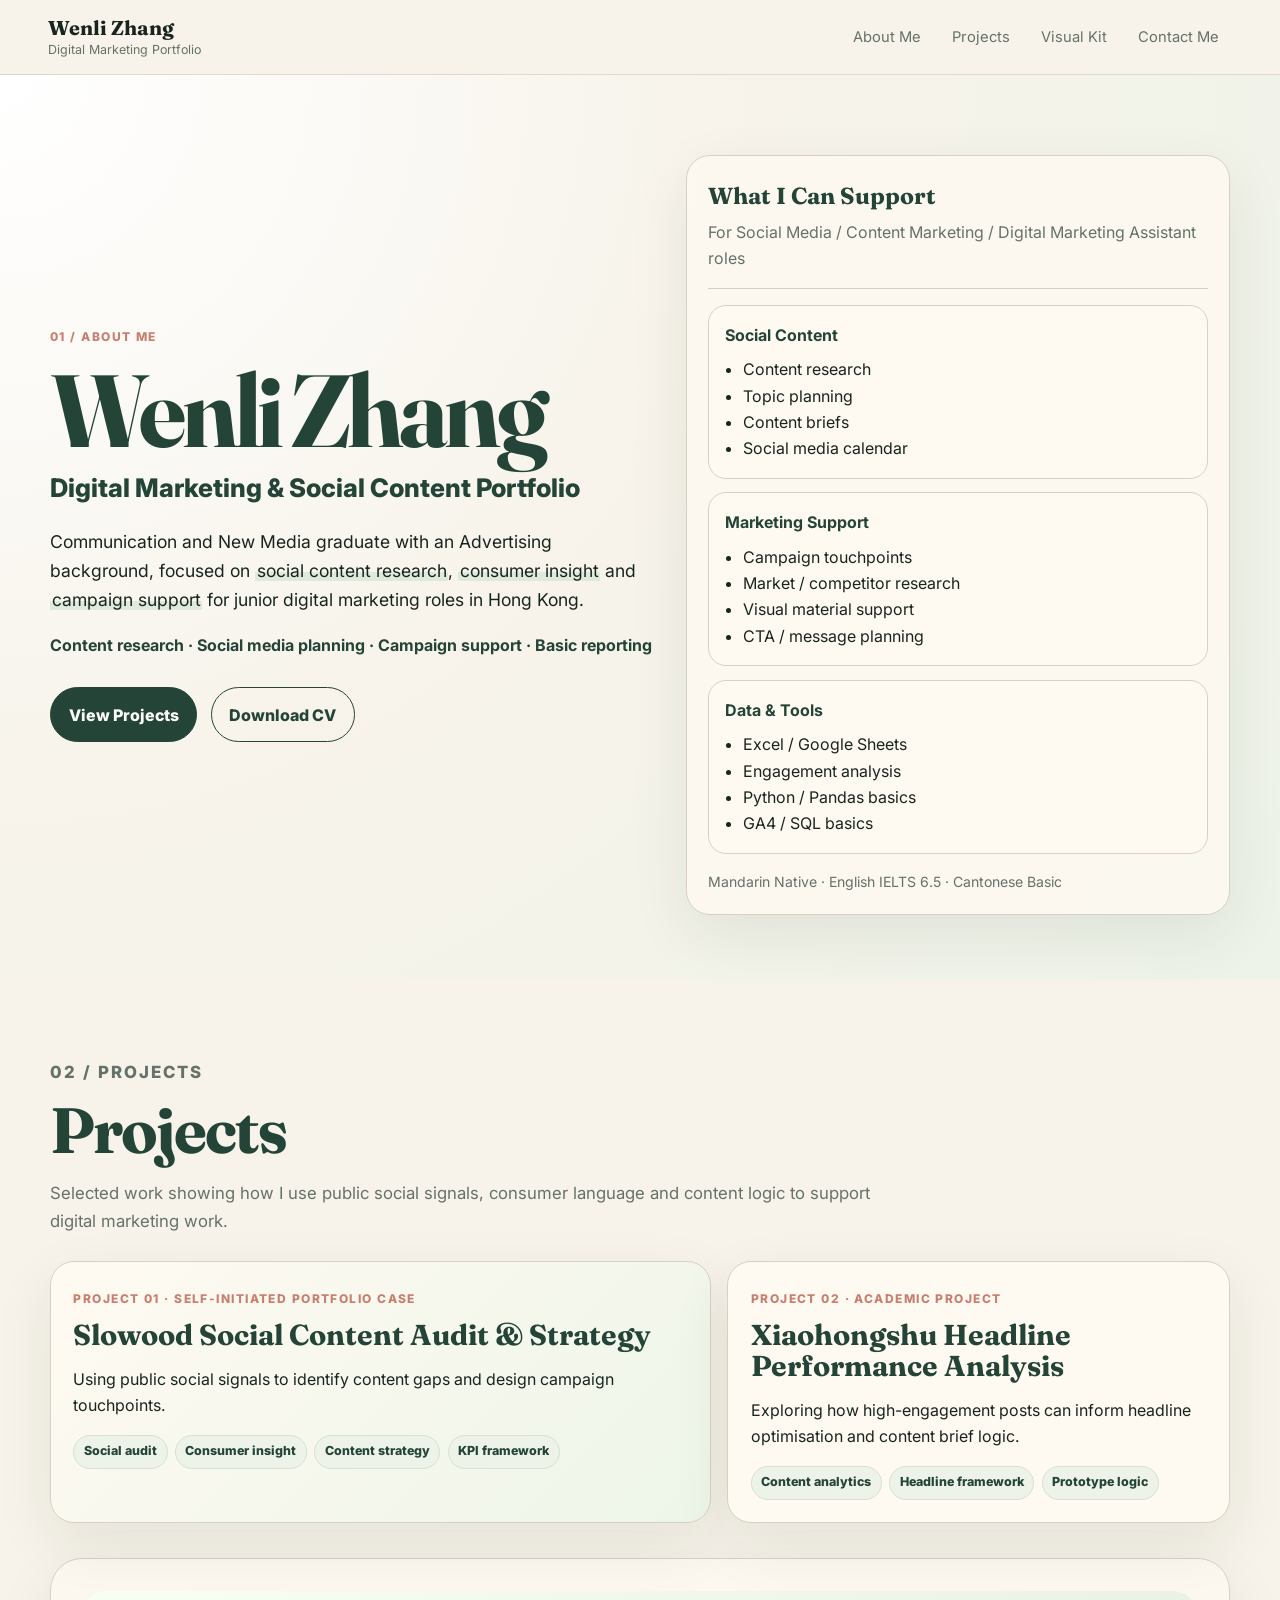
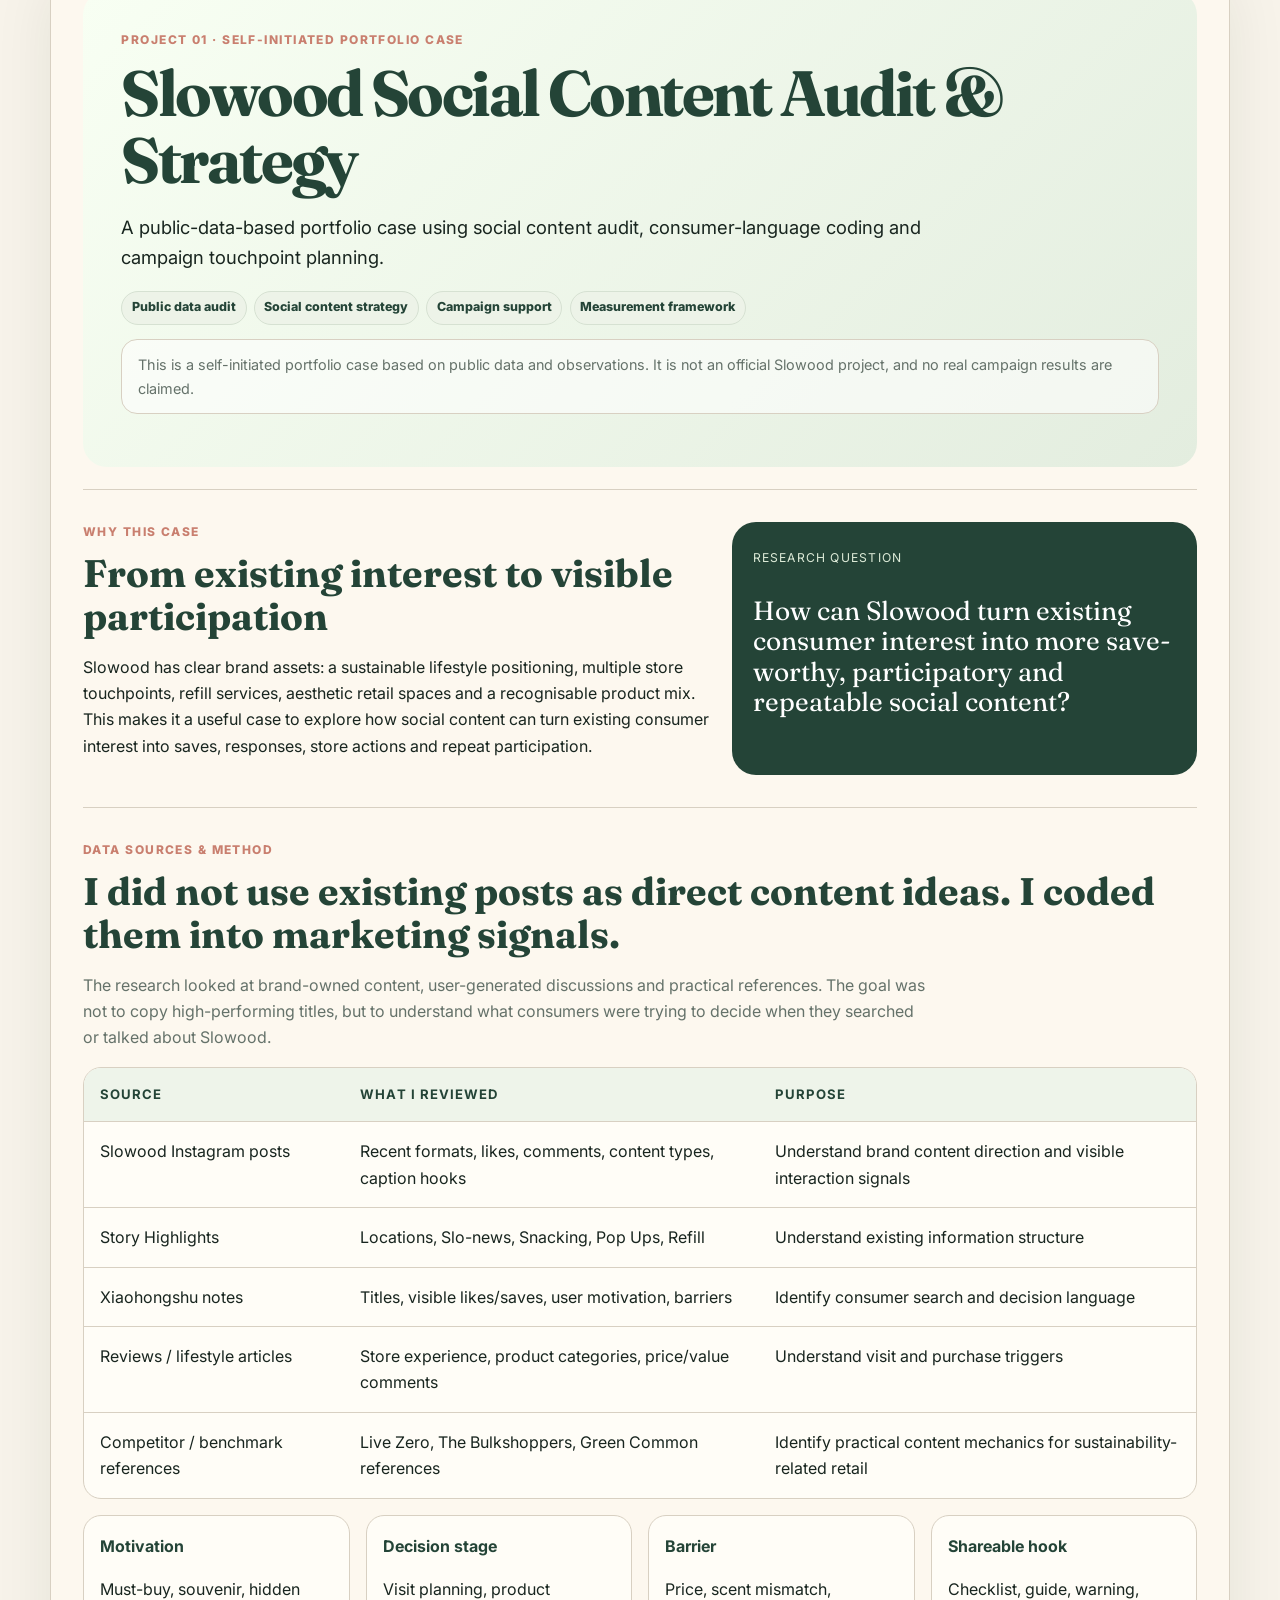
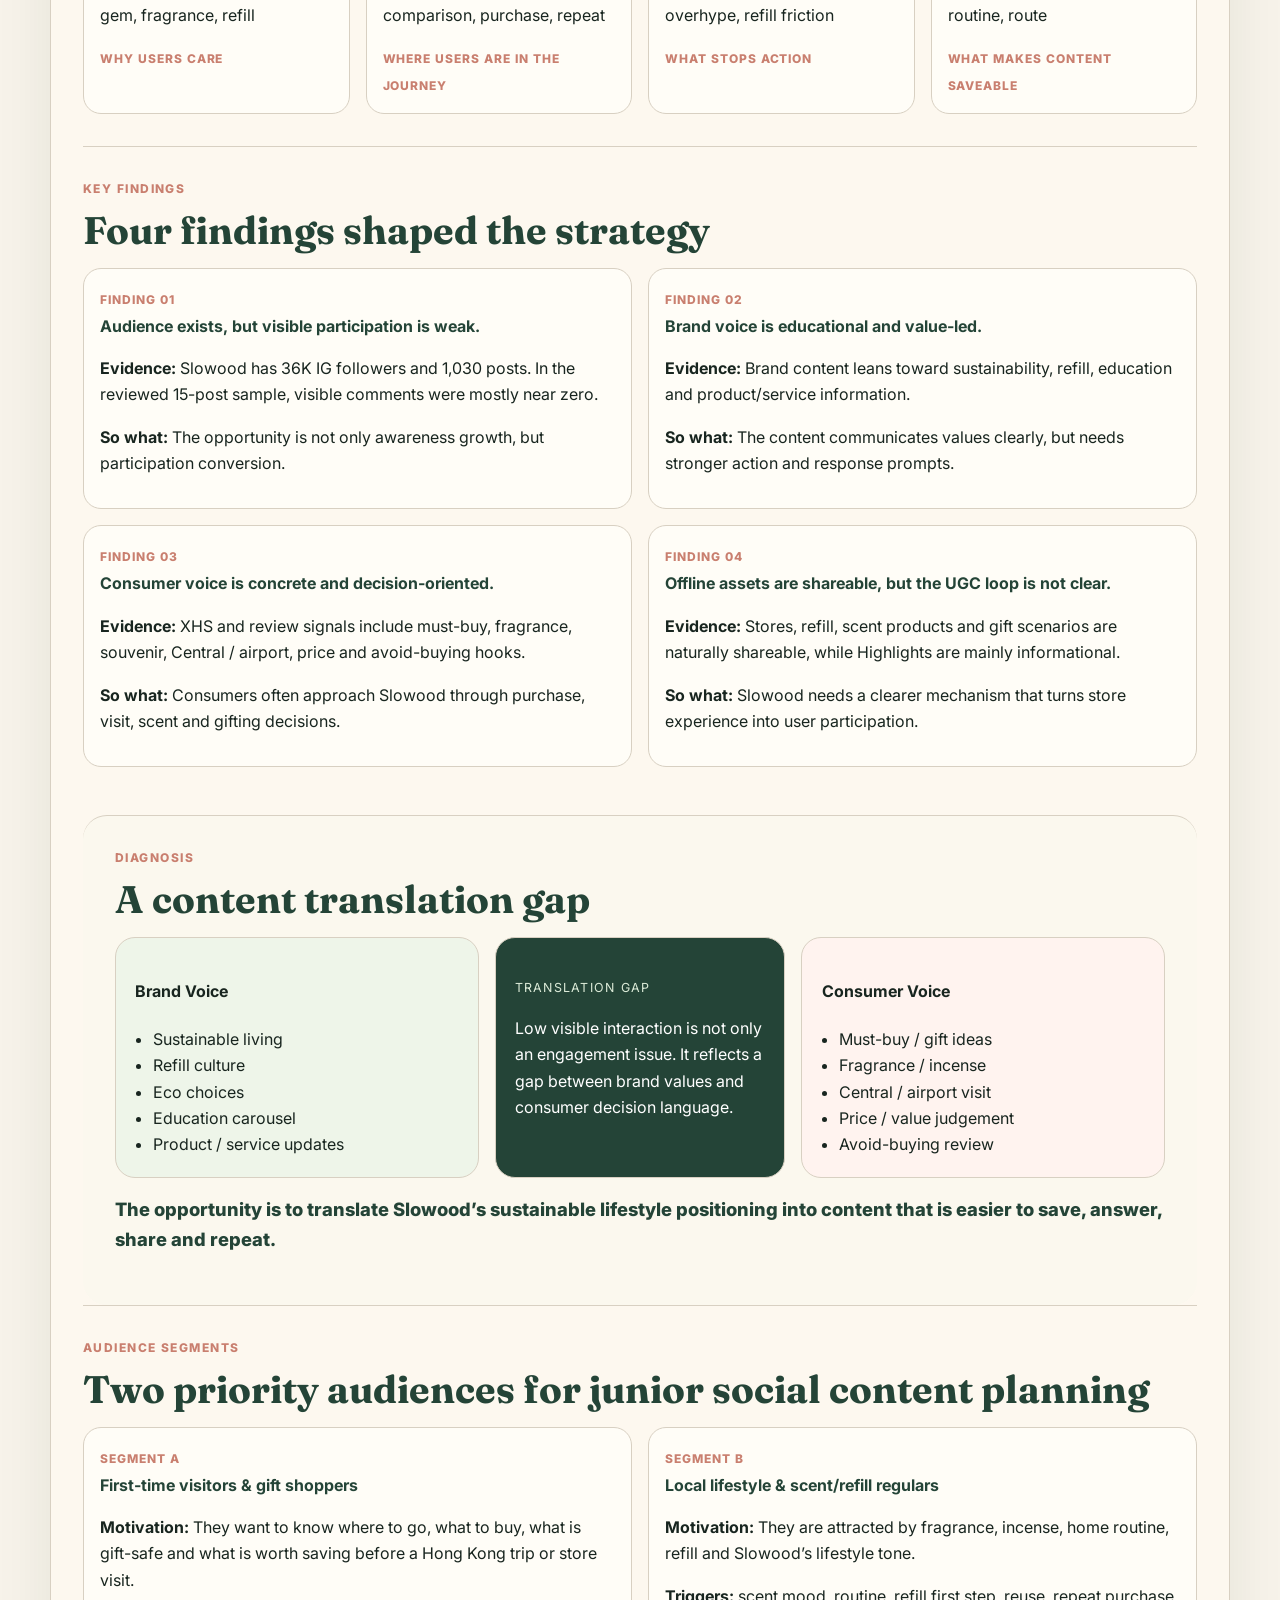
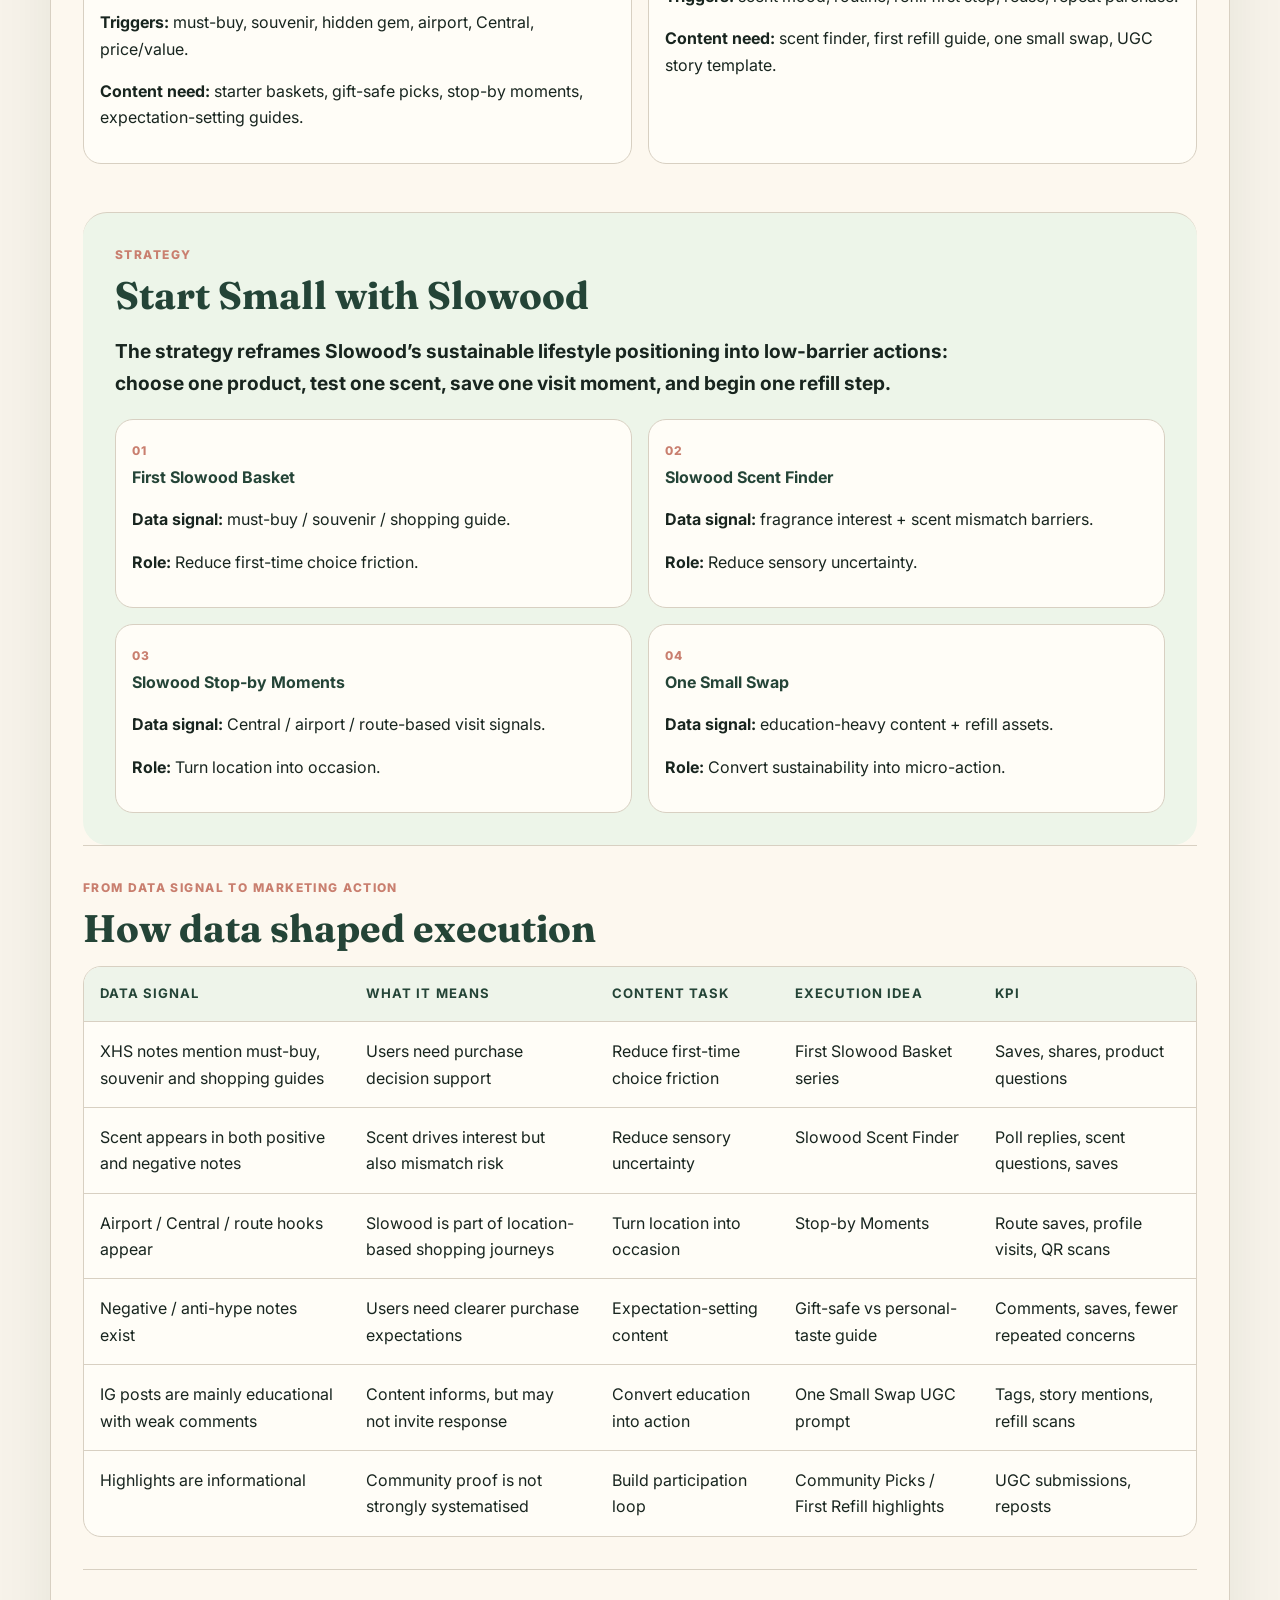
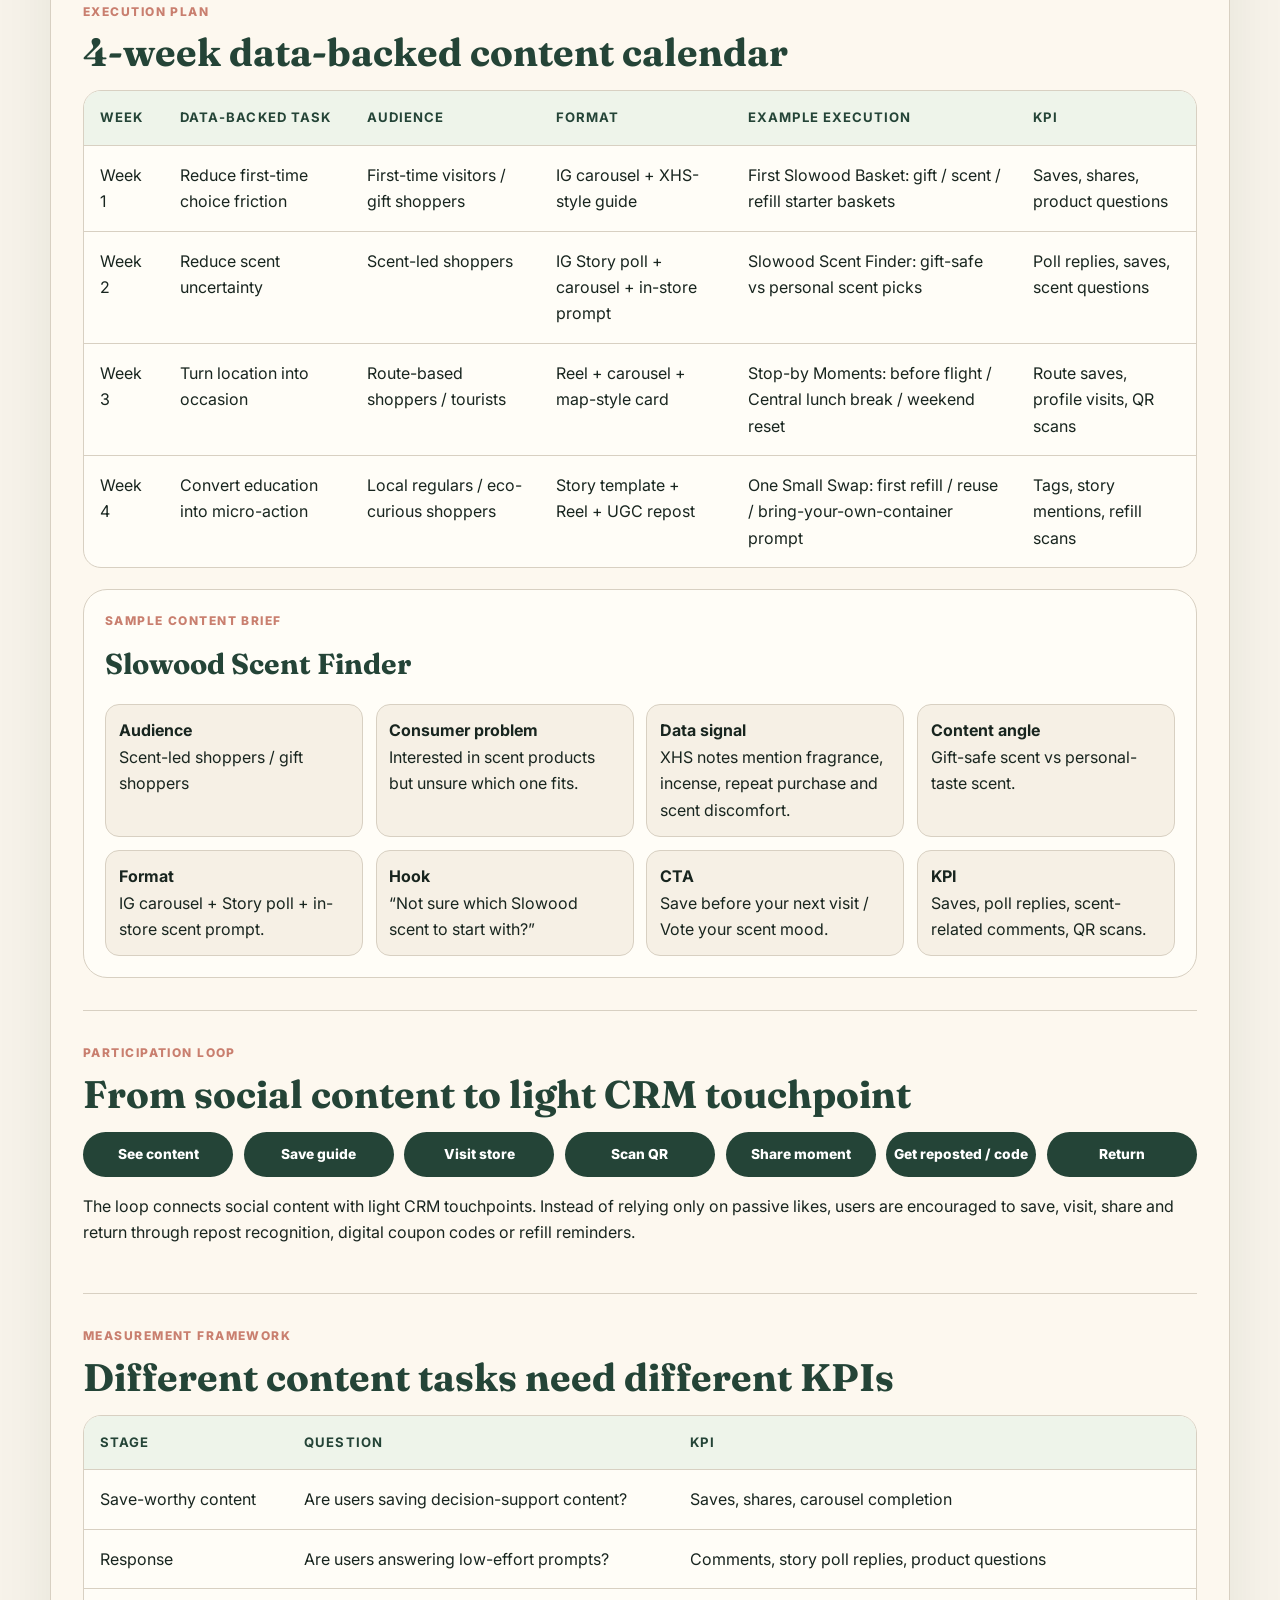
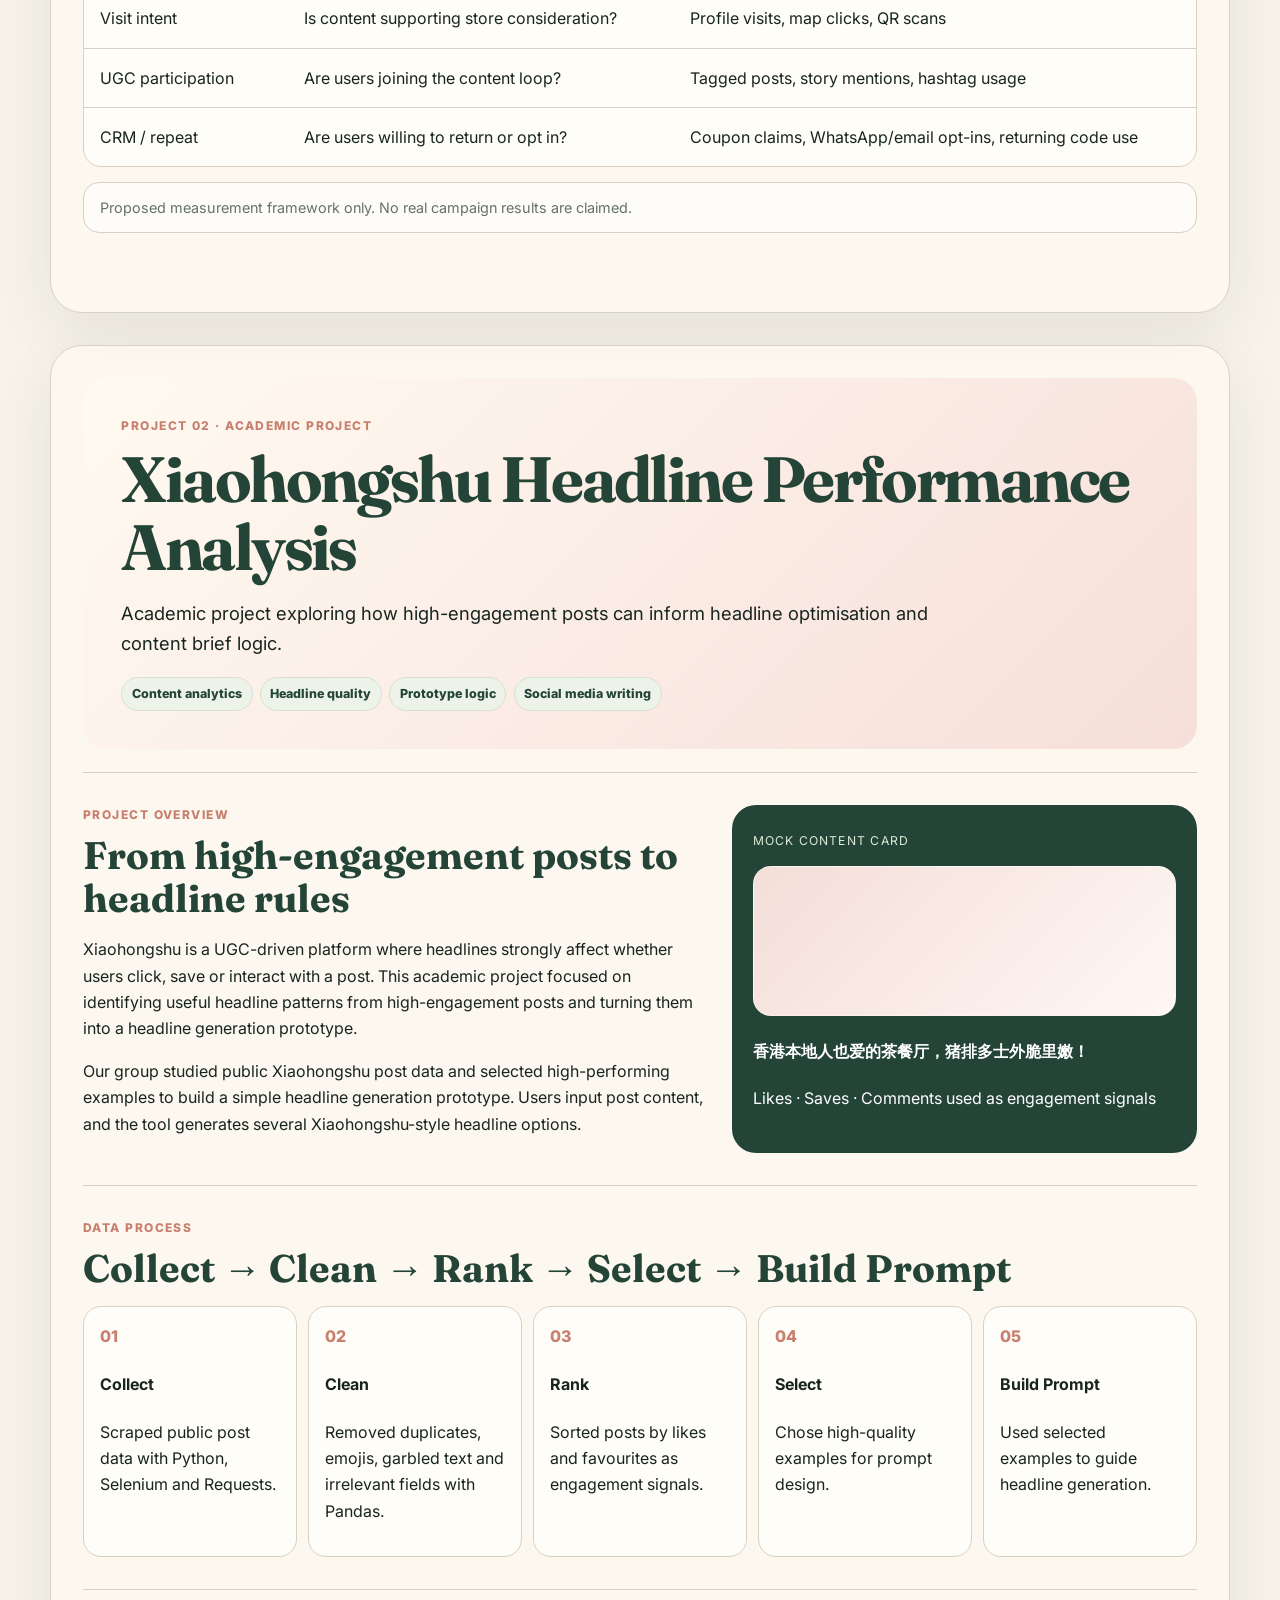
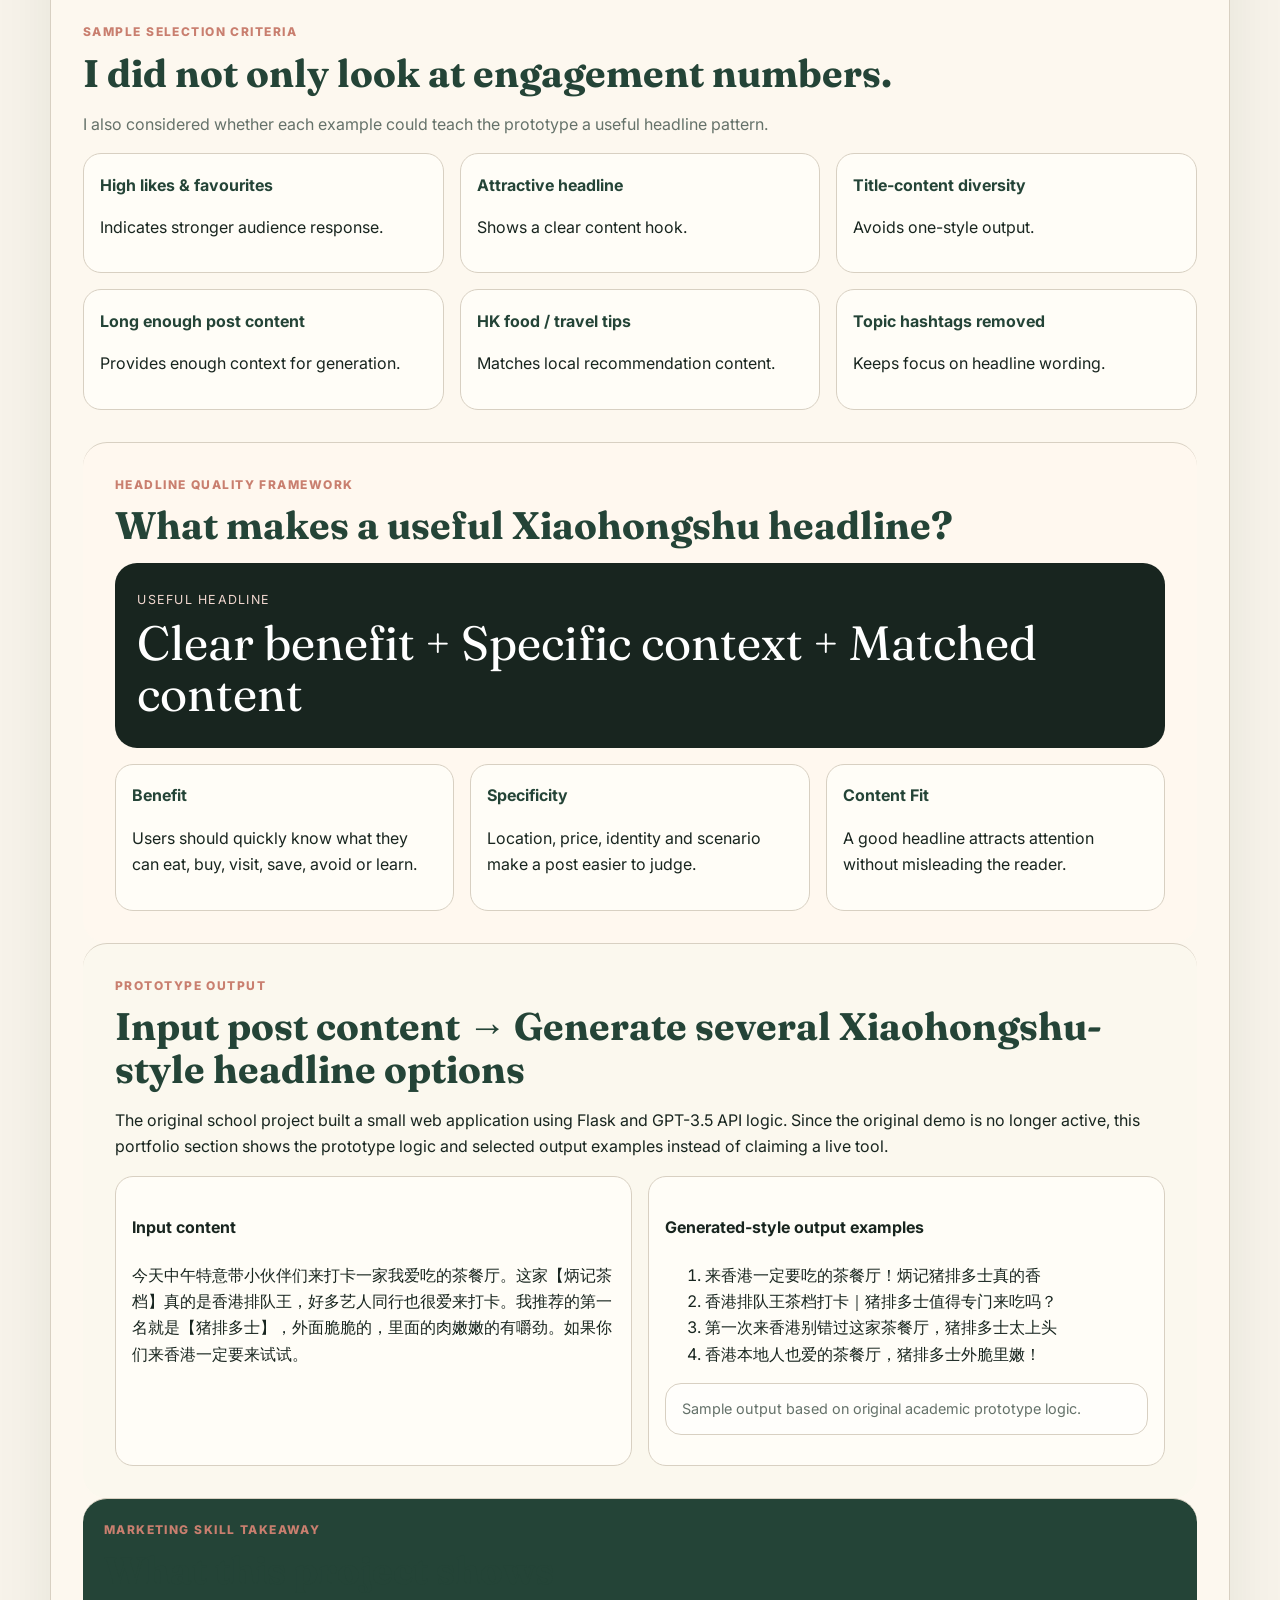
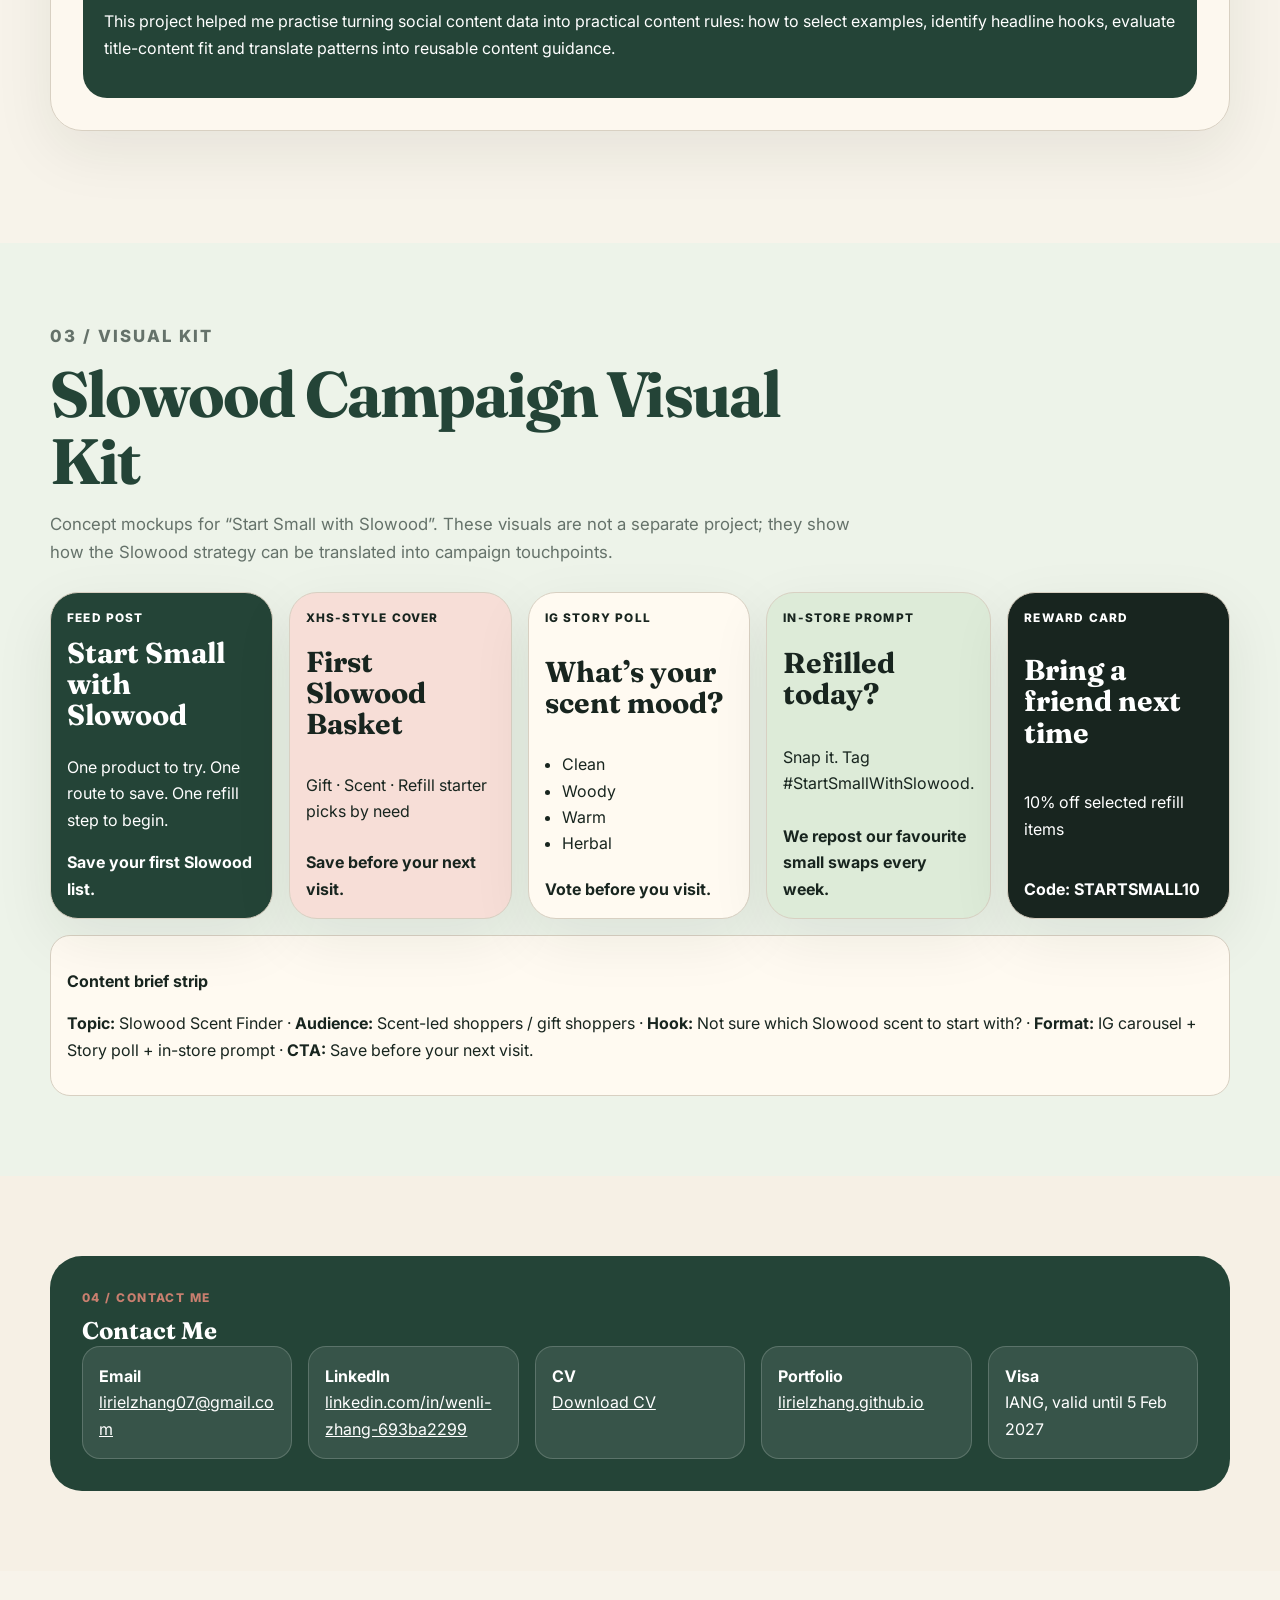
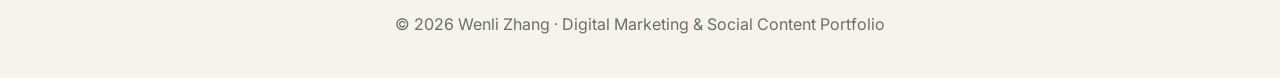
==== index.html @ a9bc30e9 "Add files via upload" ====
<!doctype html>
<html lang="en">
<head>
  <meta charset="utf-8" />
  <meta name="viewport" content="width=device-width, initial-scale=1" />
  <title>Wenli Zhang | Digital Marketing & Social Content Portfolio</title>
  <meta name="description" content="Portfolio for junior digital marketing and social content roles in Hong Kong. Social content audit, consumer insight, campaign touchpoints and KPI framework." />
  <meta name="author" content="Wenli Zhang" />
  <meta name="theme-color" content="#244437" />
  <link rel="preconnect" href="https://fonts.googleapis.com">
  <link rel="preconnect" href="https://fonts.gstatic.com" crossorigin>
  <link href="https://fonts.googleapis.com/css2?family=Fraunces:opsz,wght@9..144,600;9..144,700&family=Inter:wght@400;500;600;700;800&display=swap" rel="stylesheet">
  <link rel="stylesheet" href="style.css" />
</head>
<body>
  <a class="skip-link" href="#main">Skip to content</a>
  <header class="site-header">
    <a class="brand" href="#about-me" aria-label="Wenli Zhang portfolio home">
      <strong>Wenli Zhang</strong>
      <span>Digital Marketing Portfolio</span>
    </a>
    <nav class="nav" aria-label="Primary navigation">
      <a href="#about-me">About Me</a>
      <a href="#projects">Projects</a>
      <a href="#visual-kit">Visual Kit</a>
      <a href="#contact-me">Contact Me</a>
    </nav>
  </header>

  <main id="main">
    <section id="about-me" class="hero section-anchor">
      <div class="page-shell hero-grid">
        <div class="hero-copy">
          <p class="eyebrow">01 / About Me</p>
          <h1>Wenli Zhang</h1>
          <p class="hero-title">Digital Marketing & Social Content Portfolio</p>
          <p class="hero-text">Communication and New Media graduate with an Advertising background, focused on <mark>social content research</mark>, <mark>consumer insight</mark> and <mark>campaign support</mark> for junior digital marketing roles in Hong Kong.</p>
          <p class="keyword-line">Content research · Social media planning · Campaign support · Basic reporting</p>
          <div class="hero-actions">
            <a class="button primary" href="#projects">View Projects</a>
            <a class="button secondary" href="assets/Wenli_Zhang_CV.pdf" download>Download CV</a>
          </div>
        </div>
        <aside class="support-panel" aria-label="What I can support">
          <div class="panel-head">
            <span>What I Can Support</span>
            <p>For Social Media / Content Marketing / Digital Marketing Assistant roles</p>
          </div>
          <div class="skill-grid">
            <article class="skill-card">
              <h2>Social Content</h2>
              <ul>
                <li>Content research</li>
                <li>Topic planning</li>
                <li>Content briefs</li>
                <li>Social media calendar</li>
              </ul>
            </article>
            <article class="skill-card">
              <h2>Marketing Support</h2>
              <ul>
                <li>Campaign touchpoints</li>
                <li>Market / competitor research</li>
                <li>Visual material support</li>
                <li>CTA / message planning</li>
              </ul>
            </article>
            <article class="skill-card">
              <h2>Data & Tools</h2>
              <ul>
                <li>Excel / Google Sheets</li>
                <li>Engagement analysis</li>
                <li>Python / Pandas basics</li>
                <li>GA4 / SQL basics</li>
              </ul>
            </article>
          </div>
          <p class="language-line">Mandarin Native · English IELTS 6.5 · Cantonese Basic</p>
        </aside>
      </div>
    </section>

    <section id="projects" class="section section-anchor">
      <div class="page-shell">
        <div class="section-head">
          <p class="eyebrow">02 / Projects</p>
          <h2>Projects</h2>
          <p>Selected work showing how I use public social signals, consumer language and content logic to support digital marketing work.</p>
        </div>

        <div class="project-cards">
          <a class="project-card hero-case" href="#slowood-case">
            <span class="case-label">Project 01 · Self-initiated Portfolio Case</span>
            <h3>Slowood Social Content Audit & Strategy</h3>
            <p>Using public social signals to identify content gaps and design campaign touchpoints.</p>
            <div class="tag-row"><span>Social audit</span><span>Consumer insight</span><span>Content strategy</span><span>KPI framework</span></div>
          </a>
          <a class="project-card" href="#xiaohongshu-case">
            <span class="case-label">Project 02 · Academic Project</span>
            <h3>Xiaohongshu Headline Performance Analysis</h3>
            <p>Exploring how high-engagement posts can inform headline optimisation and content brief logic.</p>
            <div class="tag-row"><span>Content analytics</span><span>Headline framework</span><span>Prototype logic</span></div>
          </a>
        </div>

        <article id="slowood-case" class="case section-anchor">
          <div class="case-header slowood-header">
            <p class="case-label">Project 01 · Self-initiated Portfolio Case</p>
            <h2>Slowood Social Content Audit & Strategy</h2>
            <p class="case-subtitle">A public-data-based portfolio case using social content audit, consumer-language coding and campaign touchpoint planning.</p>
            <div class="tag-row"><span>Public data audit</span><span>Social content strategy</span><span>Campaign support</span><span>Measurement framework</span></div>
            <p class="case-note">This is a self-initiated portfolio case based on public data and observations. It is not an official Slowood project, and no real campaign results are claimed.</p>
          </div>

          <section class="case-section two-col">
            <div>
              <p class="eyebrow">Why this case</p>
              <h3>From existing interest to visible participation</h3>
              <p>Slowood has clear brand assets: a sustainable lifestyle positioning, multiple store touchpoints, refill services, aesthetic retail spaces and a recognisable product mix. This makes it a useful case to explore how social content can turn existing consumer interest into saves, responses, store actions and repeat participation.</p>
            </div>
            <div class="research-question">
              <span>Research Question</span>
              <p>How can Slowood turn existing consumer interest into more save-worthy, participatory and repeatable social content?</p>
            </div>
          </section>

          <section class="case-section">
            <p class="eyebrow">Data sources & method</p>
            <h3>I did not use existing posts as direct content ideas. I coded them into marketing signals.</h3>
            <p class="section-intro">The research looked at brand-owned content, user-generated discussions and practical references. The goal was not to copy high-performing titles, but to understand what consumers were trying to decide when they searched or talked about Slowood.</p>
            <div class="table-wrap">
              <table>
                <thead><tr><th>Source</th><th>What I reviewed</th><th>Purpose</th></tr></thead>
                <tbody>
                  <tr><td>Slowood Instagram posts</td><td>Recent formats, likes, comments, content types, caption hooks</td><td>Understand brand content direction and visible interaction signals</td></tr>
                  <tr><td>Story Highlights</td><td>Locations, Slo-news, Snacking, Pop Ups, Refill</td><td>Understand existing information structure</td></tr>
                  <tr><td>Xiaohongshu notes</td><td>Titles, visible likes/saves, user motivation, barriers</td><td>Identify consumer search and decision language</td></tr>
                  <tr><td>Reviews / lifestyle articles</td><td>Store experience, product categories, price/value comments</td><td>Understand visit and purchase triggers</td></tr>
                  <tr><td>Competitor / benchmark references</td><td>Live Zero, The Bulkshoppers, Green Common references</td><td>Identify practical content mechanics for sustainability-related retail</td></tr>
                </tbody>
              </table>
            </div>

            <div class="coding-board">
              <article><h4>Motivation</h4><p>Must-buy, souvenir, hidden gem, fragrance, refill</p><span>Why users care</span></article>
              <article><h4>Decision stage</h4><p>Visit planning, product comparison, purchase, repeat</p><span>Where users are in the journey</span></article>
              <article><h4>Barrier</h4><p>Price, scent mismatch, overhype, refill friction</p><span>What stops action</span></article>
              <article><h4>Shareable hook</h4><p>Checklist, guide, warning, routine, route</p><span>What makes content saveable</span></article>
            </div>
          </section>

          <section class="case-section">
            <p class="eyebrow">Key findings</p>
            <h3>Four findings shaped the strategy</h3>
            <div class="finding-grid">
              <article>
                <span>Finding 01</span>
                <h4>Audience exists, but visible participation is weak.</h4>
                <p><strong>Evidence:</strong> Slowood has 36K IG followers and 1,030 posts. In the reviewed 15-post sample, visible comments were mostly near zero.</p>
                <p><strong>So what:</strong> The opportunity is not only awareness growth, but participation conversion.</p>
              </article>
              <article>
                <span>Finding 02</span>
                <h4>Brand voice is educational and value-led.</h4>
                <p><strong>Evidence:</strong> Brand content leans toward sustainability, refill, education and product/service information.</p>
                <p><strong>So what:</strong> The content communicates values clearly, but needs stronger action and response prompts.</p>
              </article>
              <article>
                <span>Finding 03</span>
                <h4>Consumer voice is concrete and decision-oriented.</h4>
                <p><strong>Evidence:</strong> XHS and review signals include must-buy, fragrance, souvenir, Central / airport, price and avoid-buying hooks.</p>
                <p><strong>So what:</strong> Consumers often approach Slowood through purchase, visit, scent and gifting decisions.</p>
              </article>
              <article>
                <span>Finding 04</span>
                <h4>Offline assets are shareable, but the UGC loop is not clear.</h4>
                <p><strong>Evidence:</strong> Stores, refill, scent products and gift scenarios are naturally shareable, while Highlights are mainly informational.</p>
                <p><strong>So what:</strong> Slowood needs a clearer mechanism that turns store experience into user participation.</p>
              </article>
            </div>
          </section>

          <section class="case-section voice-map">
            <p class="eyebrow">Diagnosis</p>
            <h3>A content translation gap</h3>
            <div class="voice-columns">
              <div class="voice-card brand-voice">
                <h4>Brand Voice</h4>
                <ul>
                  <li>Sustainable living</li>
                  <li>Refill culture</li>
                  <li>Eco choices</li>
                  <li>Education carousel</li>
                  <li>Product / service updates</li>
                </ul>
              </div>
              <div class="translation-gap">
                <span>Translation Gap</span>
                <p>Low visible interaction is not only an engagement issue. It reflects a gap between brand values and consumer decision language.</p>
              </div>
              <div class="voice-card consumer-voice">
                <h4>Consumer Voice</h4>
                <ul>
                  <li>Must-buy / gift ideas</li>
                  <li>Fragrance / incense</li>
                  <li>Central / airport visit</li>
                  <li>Price / value judgement</li>
                  <li>Avoid-buying review</li>
                </ul>
              </div>
            </div>
            <p class="diagnosis-line">The opportunity is to translate Slowood’s sustainable lifestyle positioning into content that is easier to save, answer, share and repeat.</p>
          </section>

          <section class="case-section">
            <p class="eyebrow">Audience segments</p>
            <h3>Two priority audiences for junior social content planning</h3>
            <div class="segment-grid">
              <article>
                <span>Segment A</span>
                <h4>First-time visitors & gift shoppers</h4>
                <p><strong>Motivation:</strong> They want to know where to go, what to buy, what is gift-safe and what is worth saving before a Hong Kong trip or store visit.</p>
                <p><strong>Triggers:</strong> must-buy, souvenir, hidden gem, airport, Central, price/value.</p>
                <p><strong>Content need:</strong> starter baskets, gift-safe picks, stop-by moments, expectation-setting guides.</p>
              </article>
              <article>
                <span>Segment B</span>
                <h4>Local lifestyle & scent/refill regulars</h4>
                <p><strong>Motivation:</strong> They are attracted by fragrance, incense, home routine, refill and Slowood’s lifestyle tone.</p>
                <p><strong>Triggers:</strong> scent mood, routine, refill first step, reuse, repeat purchase.</p>
                <p><strong>Content need:</strong> scent finder, first refill guide, one small swap, UGC story template.</p>
              </article>
            </div>
          </section>

          <section class="case-section strategy-panel">
            <p class="eyebrow">Strategy</p>
            <h3>Start Small with Slowood</h3>
            <p class="strategy-statement">The strategy reframes Slowood’s sustainable lifestyle positioning into low-barrier actions: choose one product, test one scent, save one visit moment, and begin one refill step.</p>
            <div class="task-grid">
              <article><span>01</span><h4>First Slowood Basket</h4><p><strong>Data signal:</strong> must-buy / souvenir / shopping guide.</p><p><strong>Role:</strong> Reduce first-time choice friction.</p></article>
              <article><span>02</span><h4>Slowood Scent Finder</h4><p><strong>Data signal:</strong> fragrance interest + scent mismatch barriers.</p><p><strong>Role:</strong> Reduce sensory uncertainty.</p></article>
              <article><span>03</span><h4>Slowood Stop-by Moments</h4><p><strong>Data signal:</strong> Central / airport / route-based visit signals.</p><p><strong>Role:</strong> Turn location into occasion.</p></article>
              <article><span>04</span><h4>One Small Swap</h4><p><strong>Data signal:</strong> education-heavy content + refill assets.</p><p><strong>Role:</strong> Convert sustainability into micro-action.</p></article>
            </div>
          </section>

          <section class="case-section">
            <p class="eyebrow">From data signal to marketing action</p>
            <h3>How data shaped execution</h3>
            <div class="table-wrap">
              <table>
                <thead><tr><th>Data signal</th><th>What it means</th><th>Content task</th><th>Execution idea</th><th>KPI</th></tr></thead>
                <tbody>
                  <tr><td>XHS notes mention must-buy, souvenir and shopping guides</td><td>Users need purchase decision support</td><td>Reduce first-time choice friction</td><td>First Slowood Basket series</td><td>Saves, shares, product questions</td></tr>
                  <tr><td>Scent appears in both positive and negative notes</td><td>Scent drives interest but also mismatch risk</td><td>Reduce sensory uncertainty</td><td>Slowood Scent Finder</td><td>Poll replies, scent questions, saves</td></tr>
                  <tr><td>Airport / Central / route hooks appear</td><td>Slowood is part of location-based shopping journeys</td><td>Turn location into occasion</td><td>Stop-by Moments</td><td>Route saves, profile visits, QR scans</td></tr>
                  <tr><td>Negative / anti-hype notes exist</td><td>Users need clearer purchase expectations</td><td>Expectation-setting content</td><td>Gift-safe vs personal-taste guide</td><td>Comments, saves, fewer repeated concerns</td></tr>
                  <tr><td>IG posts are mainly educational with weak comments</td><td>Content informs, but may not invite response</td><td>Convert education into action</td><td>One Small Swap UGC prompt</td><td>Tags, story mentions, refill scans</td></tr>
                  <tr><td>Highlights are informational</td><td>Community proof is not strongly systematised</td><td>Build participation loop</td><td>Community Picks / First Refill highlights</td><td>UGC submissions, reposts</td></tr>
                </tbody>
              </table>
            </div>
          </section>

          <section class="case-section">
            <p class="eyebrow">Execution plan</p>
            <h3>4-week data-backed content calendar</h3>
            <div class="table-wrap calendar-table">
              <table>
                <thead><tr><th>Week</th><th>Data-backed task</th><th>Audience</th><th>Format</th><th>Example execution</th><th>KPI</th></tr></thead>
                <tbody>
                  <tr><td>Week 1</td><td>Reduce first-time choice friction</td><td>First-time visitors / gift shoppers</td><td>IG carousel + XHS-style guide</td><td>First Slowood Basket: gift / scent / refill starter baskets</td><td>Saves, shares, product questions</td></tr>
                  <tr><td>Week 2</td><td>Reduce scent uncertainty</td><td>Scent-led shoppers</td><td>IG Story poll + carousel + in-store prompt</td><td>Slowood Scent Finder: gift-safe vs personal scent picks</td><td>Poll replies, saves, scent questions</td></tr>
                  <tr><td>Week 3</td><td>Turn location into occasion</td><td>Route-based shoppers / tourists</td><td>Reel + carousel + map-style card</td><td>Stop-by Moments: before flight / Central lunch break / weekend reset</td><td>Route saves, profile visits, QR scans</td></tr>
                  <tr><td>Week 4</td><td>Convert education into micro-action</td><td>Local regulars / eco-curious shoppers</td><td>Story template + Reel + UGC repost</td><td>One Small Swap: first refill / reuse / bring-your-own-container prompt</td><td>Tags, story mentions, refill scans</td></tr>
                </tbody>
              </table>
            </div>

            <div class="brief-card">
              <p class="eyebrow">Sample content brief</p>
              <h4>Slowood Scent Finder</h4>
              <div class="brief-grid">
                <p><strong>Audience</strong><br>Scent-led shoppers / gift shoppers</p>
                <p><strong>Consumer problem</strong><br>Interested in scent products but unsure which one fits.</p>
                <p><strong>Data signal</strong><br>XHS notes mention fragrance, incense, repeat purchase and scent discomfort.</p>
                <p><strong>Content angle</strong><br>Gift-safe scent vs personal-taste scent.</p>
                <p><strong>Format</strong><br>IG carousel + Story poll + in-store scent prompt.</p>
                <p><strong>Hook</strong><br>“Not sure which Slowood scent to start with?”</p>
                <p><strong>CTA</strong><br>Save before your next visit / Vote your scent mood.</p>
                <p><strong>KPI</strong><br>Saves, poll replies, scent-related comments, QR scans.</p>
              </div>
            </div>
          </section>

          <section class="case-section loop-section">
            <p class="eyebrow">Participation loop</p>
            <h3>From social content to light CRM touchpoint</h3>
            <div class="loop-flow" aria-label="Participation loop">
              <span>See content</span><span>Save guide</span><span>Visit store</span><span>Scan QR</span><span>Share moment</span><span>Get reposted / code</span><span>Return</span>
            </div>
            <p>The loop connects social content with light CRM touchpoints. Instead of relying only on passive likes, users are encouraged to save, visit, share and return through repost recognition, digital coupon codes or refill reminders.</p>
          </section>

          <section class="case-section">
            <p class="eyebrow">Measurement framework</p>
            <h3>Different content tasks need different KPIs</h3>
            <div class="table-wrap">
              <table>
                <thead><tr><th>Stage</th><th>Question</th><th>KPI</th></tr></thead>
                <tbody>
                  <tr><td>Save-worthy content</td><td>Are users saving decision-support content?</td><td>Saves, shares, carousel completion</td></tr>
                  <tr><td>Response</td><td>Are users answering low-effort prompts?</td><td>Comments, story poll replies, product questions</td></tr>
                  <tr><td>Visit intent</td><td>Is content supporting store consideration?</td><td>Profile visits, map clicks, QR scans</td></tr>
                  <tr><td>UGC participation</td><td>Are users joining the content loop?</td><td>Tagged posts, story mentions, hashtag usage</td></tr>
                  <tr><td>CRM / repeat</td><td>Are users willing to return or opt in?</td><td>Coupon claims, WhatsApp/email opt-ins, returning code use</td></tr>
                </tbody>
              </table>
            </div>
            <p class="case-note">Proposed measurement framework only. No real campaign results are claimed.</p>
          </section>
        </article>

        <article id="xiaohongshu-case" class="case section-anchor">
          <div class="case-header xhs-header">
            <p class="case-label">Project 02 · Academic Project</p>
            <h2>Xiaohongshu Headline Performance Analysis</h2>
            <p class="case-subtitle">Academic project exploring how high-engagement posts can inform headline optimisation and content brief logic.</p>
            <div class="tag-row"><span>Content analytics</span><span>Headline quality</span><span>Prototype logic</span><span>Social media writing</span></div>
          </div>

          <section class="case-section two-col">
            <div>
              <p class="eyebrow">Project overview</p>
              <h3>From high-engagement posts to headline rules</h3>
              <p>Xiaohongshu is a UGC-driven platform where headlines strongly affect whether users click, save or interact with a post. This academic project focused on identifying useful headline patterns from high-engagement posts and turning them into a headline generation prototype.</p>
              <p>Our group studied public Xiaohongshu post data and selected high-performing examples to build a simple headline generation prototype. Users input post content, and the tool generates several Xiaohongshu-style headline options.</p>
            </div>
            <div class="mock-post xhs-mock">
              <span>Mock content card</span>
              <div class="mock-cover"></div>
              <h4>香港本地人也爱的茶餐厅，猪排多士外脆里嫩！</h4>
              <p>Likes · Saves · Comments used as engagement signals</p>
            </div>
          </section>

          <section class="case-section">
            <p class="eyebrow">Data process</p>
            <h3>Collect → Clean → Rank → Select → Build Prompt</h3>
            <div class="process-flow">
              <article><span>01</span><h4>Collect</h4><p>Scraped public post data with Python, Selenium and Requests.</p></article>
              <article><span>02</span><h4>Clean</h4><p>Removed duplicates, emojis, garbled text and irrelevant fields with Pandas.</p></article>
              <article><span>03</span><h4>Rank</h4><p>Sorted posts by likes and favourites as engagement signals.</p></article>
              <article><span>04</span><h4>Select</h4><p>Chose high-quality examples for prompt design.</p></article>
              <article><span>05</span><h4>Build Prompt</h4><p>Used selected examples to guide headline generation.</p></article>
            </div>
          </section>

          <section class="case-section">
            <p class="eyebrow">Sample selection criteria</p>
            <h3>I did not only look at engagement numbers.</h3>
            <p class="section-intro">I also considered whether each example could teach the prototype a useful headline pattern.</p>
            <div class="criteria-grid">
              <article><h4>High likes & favourites</h4><p>Indicates stronger audience response.</p></article>
              <article><h4>Attractive headline</h4><p>Shows a clear content hook.</p></article>
              <article><h4>Title-content diversity</h4><p>Avoids one-style output.</p></article>
              <article><h4>Long enough post content</h4><p>Provides enough context for generation.</p></article>
              <article><h4>HK food / travel tips</h4><p>Matches local recommendation content.</p></article>
              <article><h4>Topic hashtags removed</h4><p>Keeps focus on headline wording.</p></article>
            </div>
          </section>

          <section class="case-section framework-section">
            <p class="eyebrow">Headline quality framework</p>
            <h3>What makes a useful Xiaohongshu headline?</h3>
            <div class="formula-card">
              <span>Useful Headline</span>
              <p>Clear benefit + Specific context + Matched content</p>
            </div>
            <div class="three-points">
              <article><h4>Benefit</h4><p>Users should quickly know what they can eat, buy, visit, save, avoid or learn.</p></article>
              <article><h4>Specificity</h4><p>Location, price, identity and scenario make a post easier to judge.</p></article>
              <article><h4>Content Fit</h4><p>A good headline attracts attention without misleading the reader.</p></article>
            </div>
          </section>

          <section class="case-section prototype-panel">
            <p class="eyebrow">Prototype output</p>
            <h3>Input post content → Generate several Xiaohongshu-style headline options</h3>
            <p>The original school project built a small web application using Flask and GPT-3.5 API logic. Since the original demo is no longer active, this portfolio section shows the prototype logic and selected output examples instead of claiming a live tool.</p>
            <div class="input-output">
              <div>
                <h4>Input content</h4>
                <p>今天中午特意带小伙伴们来打卡一家我爱吃的茶餐厅。这家【炳记茶档】真的是香港排队王，好多艺人同行也很爱来打卡。我推荐的第一名就是【猪排多士】，外面脆脆的，里面的肉嫩嫩的有嚼劲。如果你们来香港一定要来试试。</p>
              </div>
              <div>
                <h4>Generated-style output examples</h4>
                <ol>
                  <li>来香港一定要吃的茶餐厅！炳记猪排多士真的香</li>
                  <li>香港排队王茶档打卡｜猪排多士值得专门来吃吗？</li>
                  <li>第一次来香港别错过这家茶餐厅，猪排多士太上头</li>
                  <li>香港本地人也爱的茶餐厅，猪排多士外脆里嫩！</li>
                </ol>
                <p class="case-note">Sample output based on original academic prototype logic.</p>
              </div>
            </div>
          </section>

          <section class="case-section takeaway-card">
            <p class="eyebrow">Marketing skill takeaway</p>
            <h3>What this project shows</h3>
            <p>This project helped me practise turning social content data into practical content rules: how to select examples, identify headline hooks, evaluate title-content fit and translate patterns into reusable content guidance.</p>
          </section>
        </article>
      </div>
    </section>

    <section id="visual-kit" class="section section-anchor visual-kit">
      <div class="page-shell">
        <div class="section-head">
          <p class="eyebrow">03 / Visual Kit</p>
          <h2>Slowood Campaign Visual Kit</h2>
          <p>Concept mockups for “Start Small with Slowood”. These visuals are not a separate project; they show how the Slowood strategy can be translated into campaign touchpoints.</p>
        </div>
        <div class="visual-grid">
          <article class="mockup feed-post"><span>Feed Post</span><h3>Start Small with Slowood</h3><p>One product to try. One route to save. One refill step to begin.</p><strong>Save your first Slowood list.</strong></article>
          <article class="mockup red-cover"><span>XHS-style Cover</span><h3>First Slowood Basket</h3><p>Gift · Scent · Refill starter picks by need</p><strong>Save before your next visit.</strong></article>
          <article class="mockup story"><span>IG Story Poll</span><h3>What’s your scent mood?</h3><ul><li>Clean</li><li>Woody</li><li>Warm</li><li>Herbal</li></ul><strong>Vote before you visit.</strong></article>
          <article class="mockup store-prompt"><span>In-store Prompt</span><h3>Refilled today?</h3><p>Snap it. Tag #StartSmallWithSlowood.</p><strong>We repost our favourite small swaps every week.</strong></article>
          <article class="mockup reward"><span>Reward Card</span><h3>Bring a friend next time</h3><p>10% off selected refill items</p><strong>Code: STARTSMALL10</strong></article>
        </div>
        <div class="brief-strip">
          <p><strong>Content brief strip</strong></p>
          <p><strong>Topic:</strong> Slowood Scent Finder · <strong>Audience:</strong> Scent-led shoppers / gift shoppers · <strong>Hook:</strong> Not sure which Slowood scent to start with? · <strong>Format:</strong> IG carousel + Story poll + in-store prompt · <strong>CTA:</strong> Save before your next visit.</p>
        </div>
      </div>
    </section>

    <section id="contact-me" class="section section-anchor contact-section">
      <div class="page-shell contact-card">
        <p class="eyebrow">04 / Contact Me</p>
        <h2>Contact Me</h2>
        <div class="contact-grid">
          <p><strong>Email</strong><br><a href="mailto:lirielzhang07@gmail.com">lirielzhang07@gmail.com</a></p>
          <p><strong>LinkedIn</strong><br><a href="https://linkedin.com/in/wenli-zhang-693ba2299">linkedin.com/in/wenli-zhang-693ba2299</a></p>
          <p><strong>CV</strong><br><a href="assets/Wenli_Zhang_CV.pdf" download>Download CV</a></p>
          <p><strong>Portfolio</strong><br><a href="https://lirielzhang.github.io/">lirielzhang.github.io</a></p>
          <p><strong>Visa</strong><br>IANG, valid until 5 Feb 2027</p>
        </div>
      </div>
    </section>
  </main>

  <footer class="site-footer">
    <p>© <span id="year"></span> Wenli Zhang · Digital Marketing & Social Content Portfolio</p>
  </footer>
  <script src="script.js"></script>
</body>
</html>
---- style.css ----
:root{
  --ivory:#f7f3ea; --paper:#fffaf1; --sage:#dfe9dc; --sage-2:#eff5ed; --green:#244437;
  --deep:#18251f; --muted:#65726a; --line:#d8d0c2; --coral:#c97f6f; --soft-coral:#f4ded8;
  --shadow:0 20px 60px rgba(24,37,31,.08); --radius:24px; --radius-sm:16px;
}
*{box-sizing:border-box} html{scroll-behavior:smooth} body{margin:0;font-family:Inter,system-ui,-apple-system,BlinkMacSystemFont,"Segoe UI",sans-serif;background:var(--ivory);color:var(--deep);line-height:1.65} a{color:inherit} .skip-link{position:absolute;left:-999px;top:auto}.skip-link:focus{left:1rem;top:1rem;background:var(--green);color:white;padding:.7rem 1rem;border-radius:999px;z-index:99}.site-header{position:sticky;top:0;z-index:20;display:flex;justify-content:space-between;align-items:center;padding:1rem clamp(1rem,4vw,3rem);background:rgba(247,243,234,.88);backdrop-filter:blur(18px);border-bottom:1px solid rgba(216,208,194,.75)}.brand{text-decoration:none;display:flex;flex-direction:column;line-height:1.1}.brand strong{font-family:Fraunces,serif;font-size:1.25rem}.brand span{font-size:.78rem;color:var(--muted);margin-top:.22rem}.nav{display:flex;gap:.35rem;flex-wrap:wrap}.nav a{text-decoration:none;padding:.55rem .8rem;border-radius:999px;color:var(--muted);font-size:.92rem}.nav a:hover{background:var(--sage);color:var(--green)}.page-shell{width:min(1180px,calc(100% - 2rem));margin-inline:auto}.section{padding:5rem 0}.section-anchor{scroll-margin-top:90px}.hero{padding:5rem 0 4rem;background:radial-gradient(circle at top left,#ffffff 0,#f7f3ea 48%,#edf3e9 100%)}.hero-grid{display:grid;grid-template-columns:minmax(0,1fr) minmax(360px,.9fr);gap:2rem;align-items:center}.eyebrow,.case-label{font-size:.75rem;font-weight:800;text-transform:uppercase;letter-spacing:.12em;color:var(--coral);margin:0 0 .6rem}.hero h1,.section-head h2,.case-header h2,.contact-card h2{font-family:Fraunces,serif;line-height:1.05;margin:.2rem 0;color:var(--green)}.hero h1{font-size:clamp(3.2rem,8vw,6.8rem);letter-spacing:-.04em}.hero-title{font-size:clamp(1.3rem,2vw,1.7rem);font-weight:800;color:var(--green);margin:.2rem 0 1.1rem}.hero-text{font-size:1.1rem;max-width:710px}.hero-text mark{background:linear-gradient(180deg,transparent 58%,var(--sage) 0);color:var(--deep);padding:0 .1rem}.keyword-line{font-weight:700;color:var(--green)}.button{display:inline-flex;align-items:center;justify-content:center;text-decoration:none;border:1px solid var(--green);border-radius:999px;padding:.85rem 1.1rem;font-weight:800;margin-right:.6rem;margin-top:.8rem}.button.primary{background:var(--green);color:#fff}.button.secondary{background:transparent;color:var(--green)}.button:hover{transform:translateY(-2px)}.support-panel{background:rgba(255,250,241,.78);border:1px solid var(--line);box-shadow:var(--shadow);border-radius:var(--radius);padding:1.3rem}.panel-head{border-bottom:1px solid var(--line);padding-bottom:1rem;margin-bottom:1rem}.panel-head span{font-family:Fraunces,serif;font-size:1.45rem;font-weight:700;color:var(--green)}.panel-head p{margin:.25rem 0 0;color:var(--muted)}.skill-grid{display:grid;gap:.85rem}.skill-card{background:var(--paper);border:1px solid var(--line);border-radius:18px;padding:1rem;transition:.22s ease}.skill-card:hover{transform:translateY(-6px) scale(1.02);border-color:var(--green);background:var(--sage-2)}.skill-card h2{font-size:1rem;margin:0 0 .5rem;color:var(--green)}.skill-card ul,.voice-card ul,.story ul{margin:.4rem 0 0;padding-left:1.1rem}.language-line{font-size:.88rem;color:var(--muted);margin:1rem 0 0}.section-head{margin-bottom:1.6rem;max-width:820px}.section-head h2{font-size:clamp(2.3rem,5vw,4.4rem);letter-spacing:-.03em}.section-head p{font-size:1.05rem;color:var(--muted)}.project-cards{display:grid;grid-template-columns:1.25fr .95fr;gap:1rem;margin-bottom:2.2rem}.project-card{display:block;text-decoration:none;background:var(--paper);border:1px solid var(--line);border-radius:var(--radius);padding:1.4rem;box-shadow:var(--shadow);transition:.2s ease}.project-card:hover{transform:translateY(-5px);border-color:var(--green)}.project-card h3{font-family:Fraunces,serif;color:var(--green);font-size:1.8rem;line-height:1.08;margin:.5rem 0}.hero-case{background:linear-gradient(135deg,#fffaf1 0,#edf5e9 100%)}.tag-row{display:flex;gap:.45rem;flex-wrap:wrap;margin-top:1rem}.tag-row span{font-size:.78rem;font-weight:800;color:var(--green);background:#edf3e8;border:1px solid #d6e1d2;border-radius:999px;padding:.35rem .6rem}.case{background:rgba(255,250,241,.78);border:1px solid var(--line);border-radius:32px;padding:clamp(1rem,3vw,2rem);box-shadow:var(--shadow);margin:2rem 0}.case-header{border-radius:24px;padding:clamp(1.3rem,4vw,2.4rem);margin-bottom:1.4rem}.slowood-header{background:linear-gradient(135deg,#f8fff3,#e3eddf)}.xhs-header{background:linear-gradient(135deg,#fffaf1,#f6dfd9)}.case-header h2{font-size:clamp(2.2rem,5vw,4.7rem);letter-spacing:-.04em}.case-subtitle{font-size:1.15rem;max-width:820px}.case-note{font-size:.9rem;color:var(--muted);background:rgba(255,255,255,.58);border:1px solid var(--line);border-radius:16px;padding:.8rem 1rem}.case-section{padding:2rem 0;border-top:1px solid var(--line)}.case-section h3{font-family:Fraunces,serif;font-size:clamp(1.6rem,3vw,2.6rem);line-height:1.12;color:var(--green);margin:.2rem 0 1rem}.two-col{display:grid;grid-template-columns:1.15fr .85fr;gap:1.2rem;align-items:stretch}.research-question,.brief-card,.takeaway-card,.mock-post{background:var(--green);color:white;border-radius:var(--radius);padding:1.3rem}.research-question span,.mock-post span{font-size:.76rem;text-transform:uppercase;letter-spacing:.1em;color:#dbe9d6}.research-question p{font-family:Fraunces,serif;font-size:1.65rem;line-height:1.15}.table-wrap{overflow:auto;border:1px solid var(--line);border-radius:18px;background:#fffdf7}table{width:100%;border-collapse:collapse;min-width:760px}th,td{text-align:left;vertical-align:top;padding:1rem;border-bottom:1px solid var(--line)}th{background:#eef4ea;color:var(--green);font-size:.82rem;text-transform:uppercase;letter-spacing:.08em}tr:last-child td{border-bottom:0}.section-intro{max-width:850px;color:var(--muted)}.coding-board,.finding-grid,.segment-grid,.task-grid,.criteria-grid,.three-points,.visual-grid{display:grid;gap:1rem}.coding-board{grid-template-columns:repeat(4,1fr);margin-top:1rem}.coding-board article,.finding-grid article,.segment-grid article,.task-grid article,.criteria-grid article,.three-points article{background:#fffdf7;border:1px solid var(--line);border-radius:18px;padding:1rem}.coding-board h4,.finding-grid h4,.segment-grid h4,.task-grid h4,.criteria-grid h4,.three-points h4{margin:.1rem 0 .5rem;color:var(--green)}.coding-board span,.finding-grid span,.segment-grid span,.task-grid span{font-size:.75rem;font-weight:800;color:var(--coral);text-transform:uppercase;letter-spacing:.08em}.finding-grid{grid-template-columns:repeat(2,1fr)}.voice-map{background:#fbf8ee;border-radius:24px;padding:2rem;margin-top:1rem}.voice-columns{display:grid;grid-template-columns:1fr .8fr 1fr;gap:1rem;align-items:stretch}.voice-card,.translation-gap{border-radius:20px;padding:1.2rem;border:1px solid var(--line)}.brand-voice{background:#eef5e9}.consumer-voice{background:#fff3ef}.translation-gap{background:var(--green);color:white;display:flex;flex-direction:column;justify-content:center}.translation-gap span{font-size:.78rem;text-transform:uppercase;letter-spacing:.1em;color:#dcebd8}.diagnosis-line{font-size:1.15rem;font-weight:800;color:var(--green);margin-top:1rem}.segment-grid,.task-grid{grid-template-columns:repeat(2,1fr)}.strategy-panel{background:#edf5e9;border-radius:24px;padding:2rem;margin-top:1rem}.strategy-statement{font-size:1.2rem;font-weight:700;max-width:850px}.calendar-table table{min-width:1000px}.brief-card{color:var(--deep);background:#fffdf7;border:1px solid var(--line);margin-top:1.3rem}.brief-card h4{font-family:Fraunces,serif;font-size:1.8rem;color:var(--green);margin:.2rem 0 1rem}.brief-grid{display:grid;grid-template-columns:repeat(4,1fr);gap:.8rem}.brief-grid p{background:#f6f0e5;border:1px solid var(--line);border-radius:14px;padding:.8rem;margin:0}.loop-flow,.process-flow{display:grid;gap:.65rem}.loop-flow{grid-template-columns:repeat(7,1fr);margin:1rem 0}.loop-flow span{background:var(--green);color:white;text-align:center;border-radius:999px;padding:.7rem .45rem;font-size:.86rem;font-weight:800}.mock-cover{height:150px;border-radius:18px;background:linear-gradient(135deg,var(--soft-coral),#fff7f4);border:1px solid rgba(255,255,255,.45);margin:.9rem 0}.process-flow{grid-template-columns:repeat(5,1fr)}.process-flow article{background:#fffdf7;border:1px solid var(--line);border-radius:18px;padding:1rem;position:relative}.process-flow span{font-weight:800;color:var(--coral)}.criteria-grid{grid-template-columns:repeat(3,1fr)}.framework-section{background:#fff8ef;border-radius:24px;padding:2rem}.formula-card{background:var(--deep);color:white;border-radius:22px;padding:1.4rem;margin:1rem 0}.formula-card span{font-size:.78rem;text-transform:uppercase;letter-spacing:.1em;color:#f0d7cf}.formula-card p{font-family:Fraunces,serif;font-size:clamp(1.7rem,4vw,3rem);line-height:1.05;margin:.4rem 0}.three-points{grid-template-columns:repeat(3,1fr)}.prototype-panel{background:#fbf8ee;border-radius:24px;padding:2rem}.input-output{display:grid;grid-template-columns:1fr 1fr;gap:1rem}.input-output>div{background:#fffdf7;border:1px solid var(--line);border-radius:18px;padding:1rem}.visual-kit{background:#edf3e9}.visual-grid{grid-template-columns:repeat(5,1fr)}.mockup{min-height:260px;border-radius:28px;padding:1rem;border:1px solid var(--line);box-shadow:var(--shadow);display:flex;flex-direction:column;justify-content:space-between}.mockup span{font-size:.74rem;font-weight:800;text-transform:uppercase;letter-spacing:.1em}.mockup h3{font-family:Fraunces,serif;font-size:1.8rem;line-height:1.08;margin:.5rem 0}.feed-post{background:#244437;color:white}.red-cover{background:#f7ded7}.story{background:#fffaf1}.store-prompt{background:#ddebd8}.reward{background:#18251f;color:white}.brief-strip{margin-top:1rem;background:var(--paper);border:1px solid var(--line);border-radius:20px;padding:1rem}.contact-section{background:#f6f0e5}.contact-card{background:var(--green);color:white;border-radius:32px;padding:2rem}.contact-card h2{color:white}.contact-grid{display:grid;grid-template-columns:repeat(5,1fr);gap:1rem}.contact-grid p{background:rgba(255,255,255,.09);border:1px solid rgba(255,255,255,.18);border-radius:18px;padding:1rem;margin:0;word-break:break-word}.site-footer{text-align:center;color:var(--muted);padding:1.5rem}@media (max-width:980px){.hero-grid,.two-col,.project-cards,.voice-columns,.input-output{grid-template-columns:1fr}.coding-board,.finding-grid,.segment-grid,.task-grid,.criteria-grid,.three-points,.brief-grid{grid-template-columns:repeat(2,1fr)}.process-flow,.visual-grid,.contact-grid{grid-template-columns:repeat(2,1fr)}.loop-flow{grid-template-columns:repeat(3,1fr)}.nav{display:none}.case{padding:1rem}}@media (max-width:620px){.page-shell{width:min(100% - 1rem,1180px)}.hero{padding-top:3rem}.hero h1{font-size:3.2rem}.coding-board,.finding-grid,.segment-grid,.task-grid,.criteria-grid,.three-points,.brief-grid,.process-flow,.visual-grid,.contact-grid{grid-template-columns:1fr}.loop-flow{grid-template-columns:1fr}.case-header,.case-section,.strategy-panel,.voice-map,.prototype-panel,.framework-section{padding:1rem}.site-header{position:relative}.button{width:100%;margin-right:0}.mockup{min-height:220px}table{font-size:.9rem}}
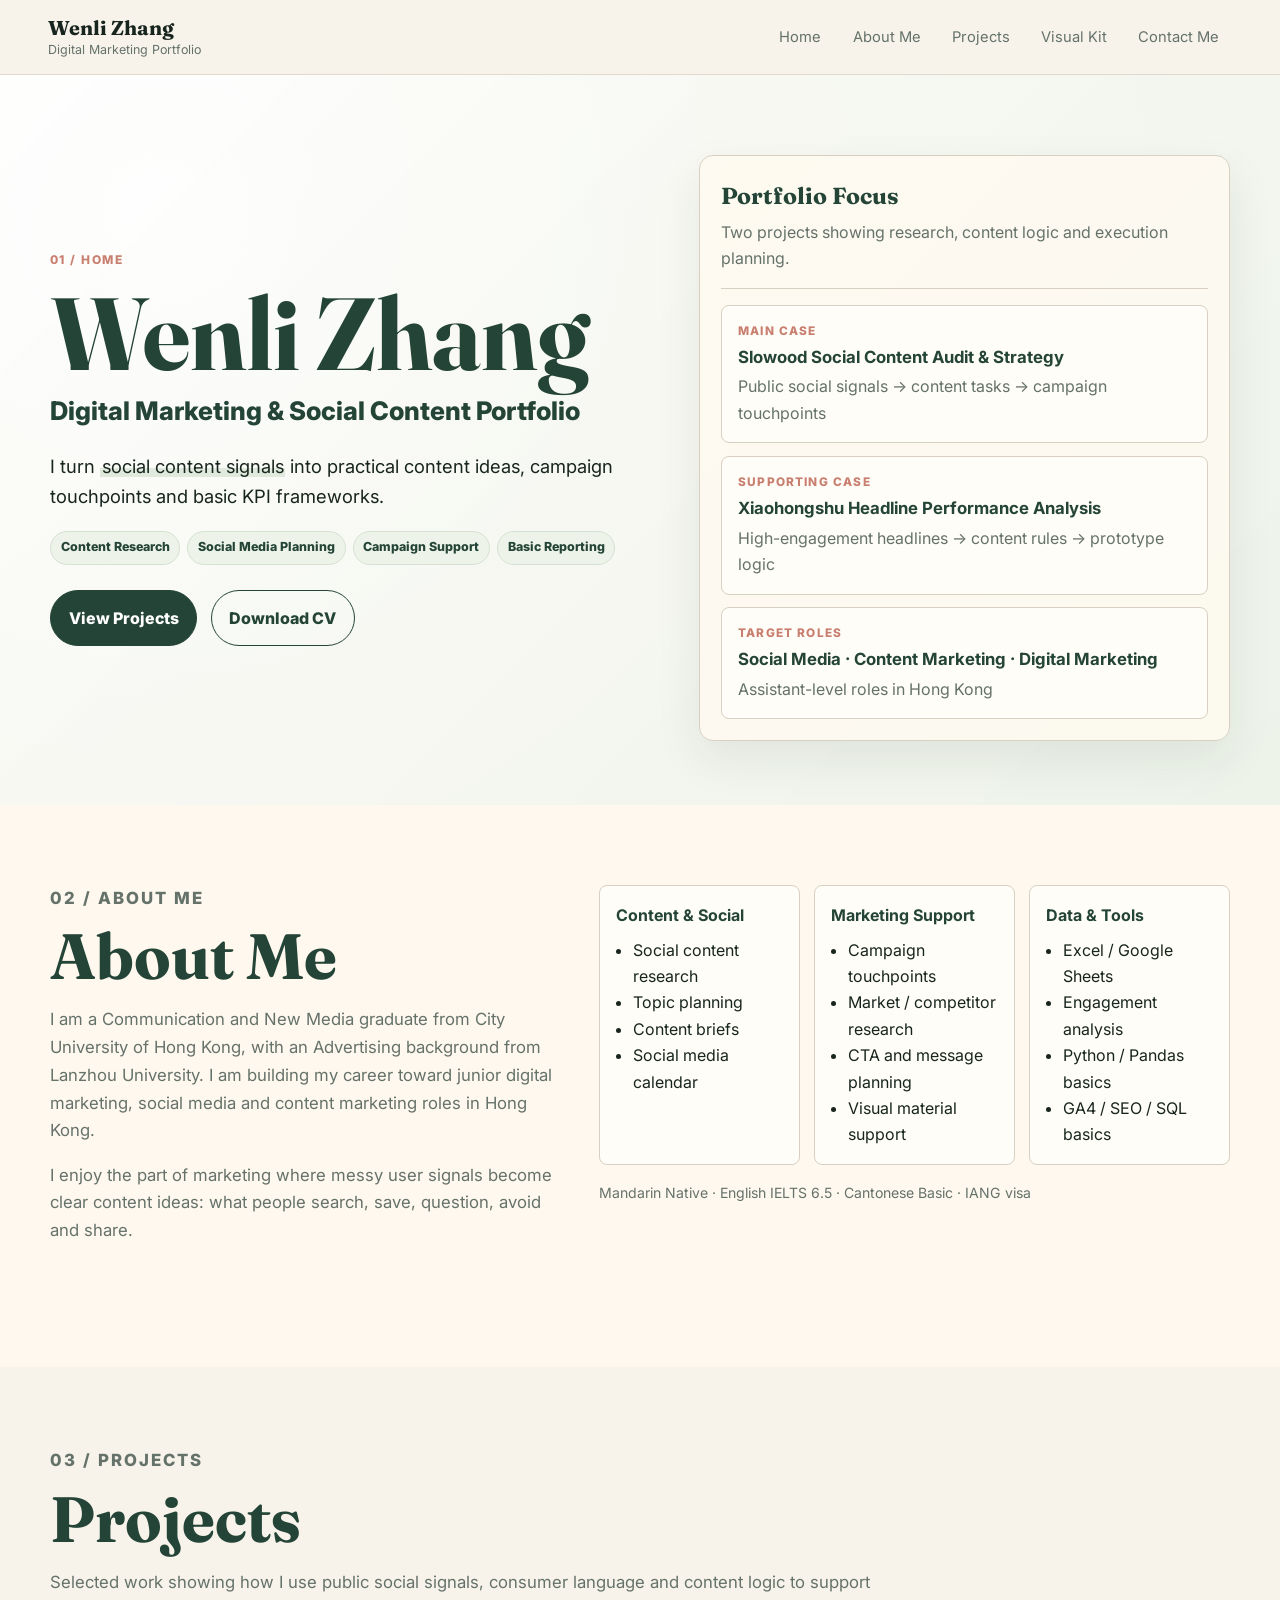
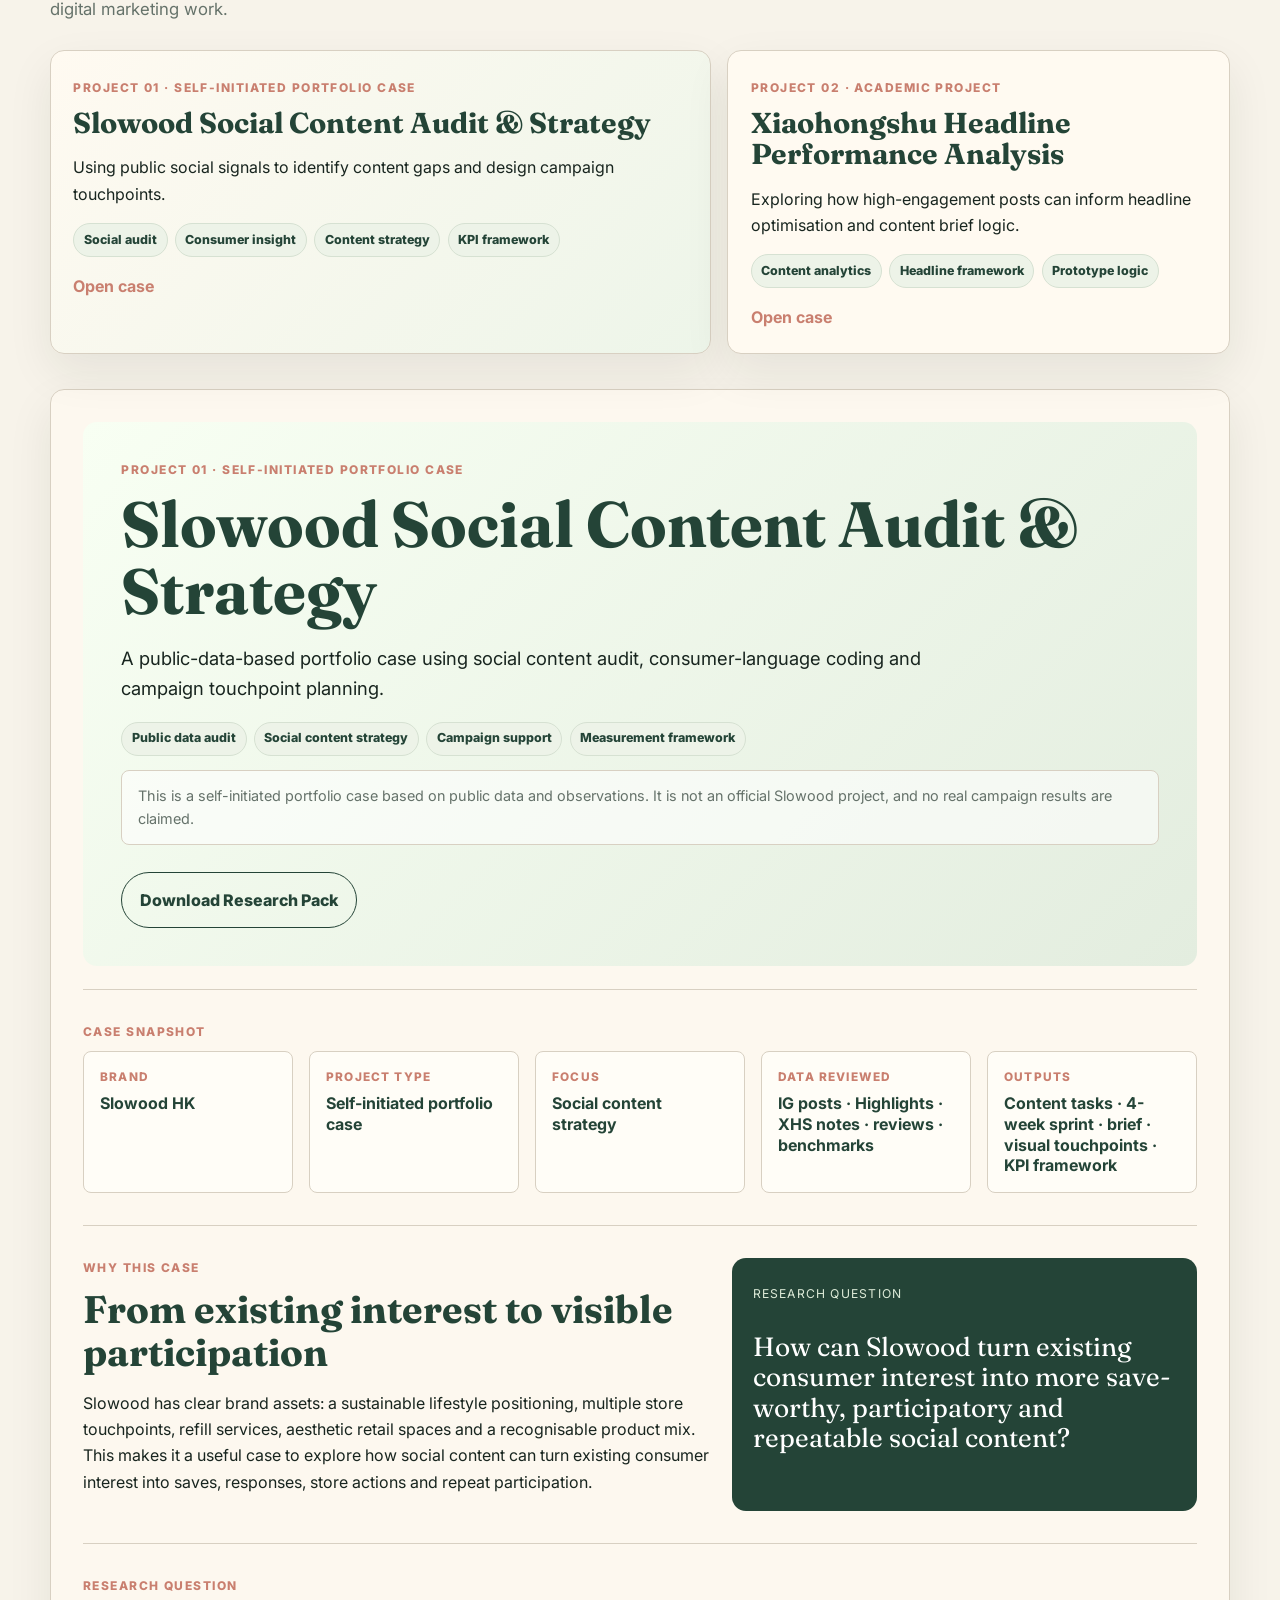
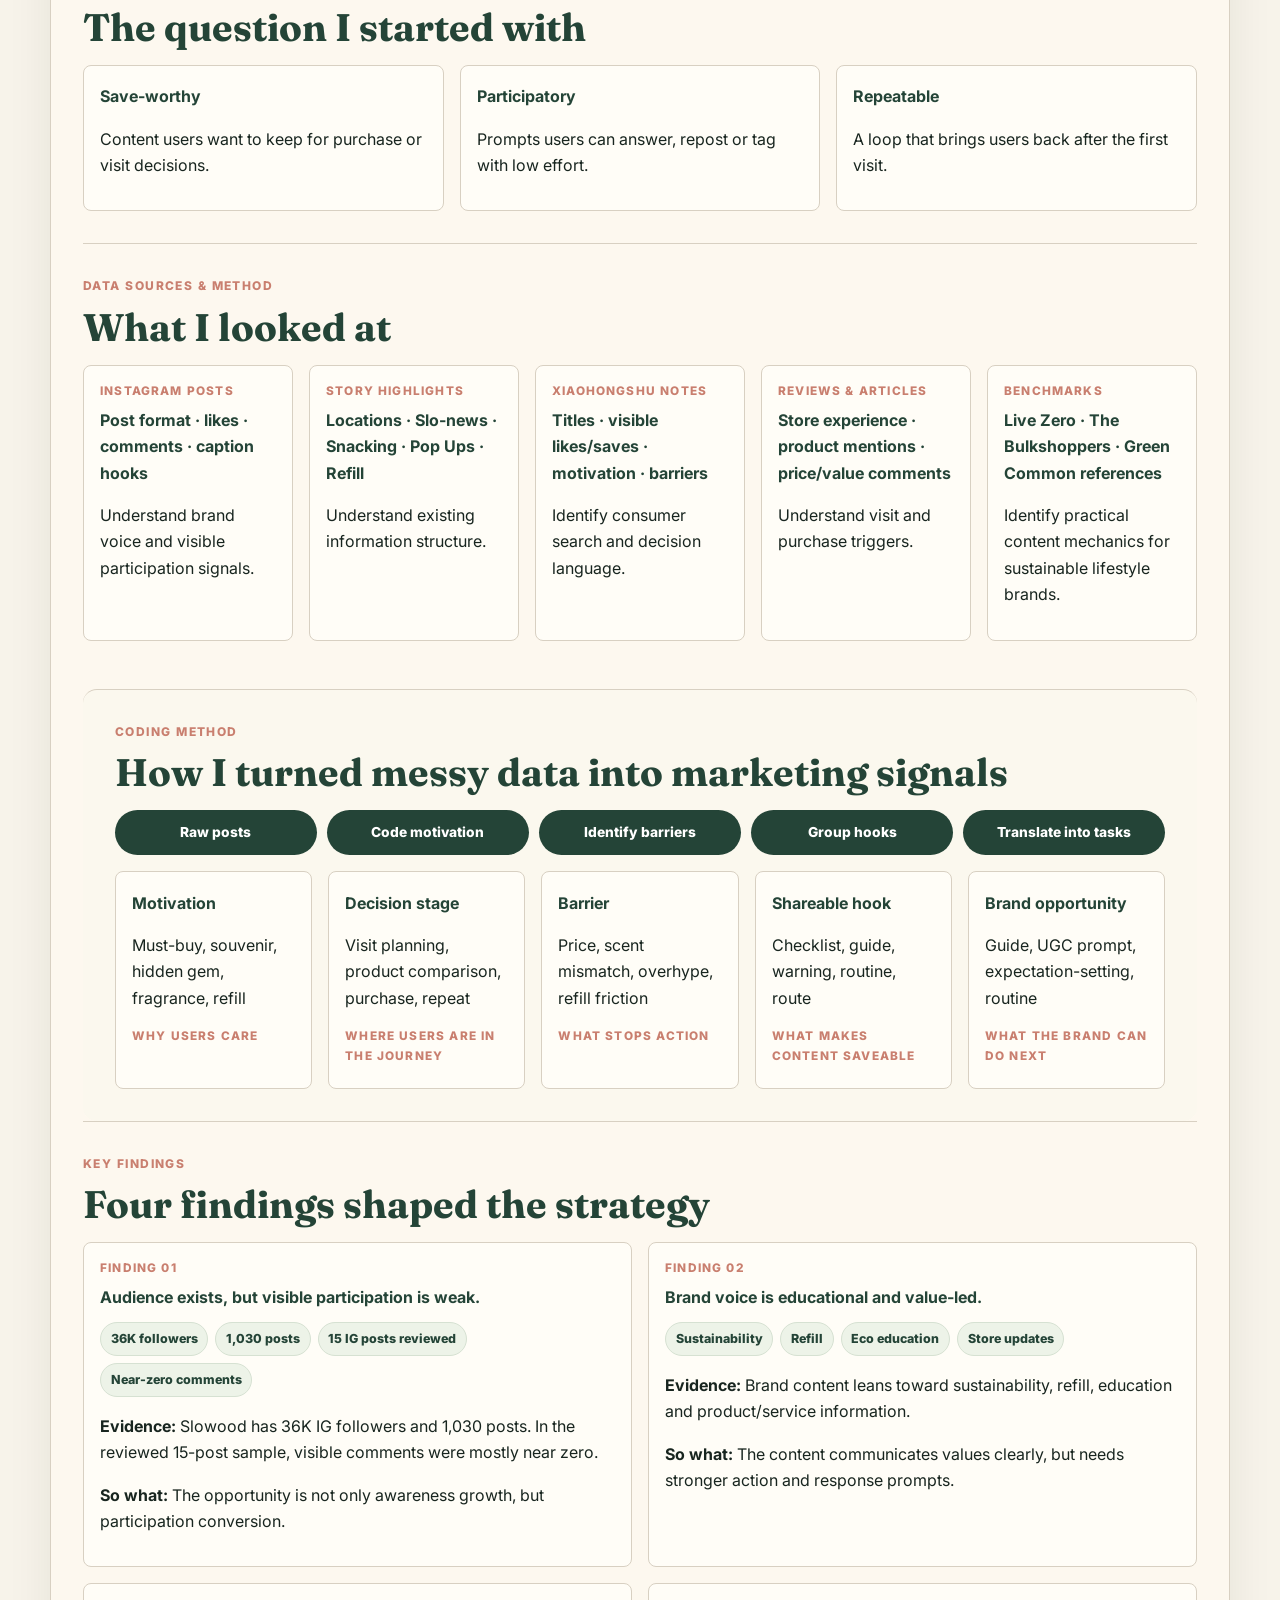
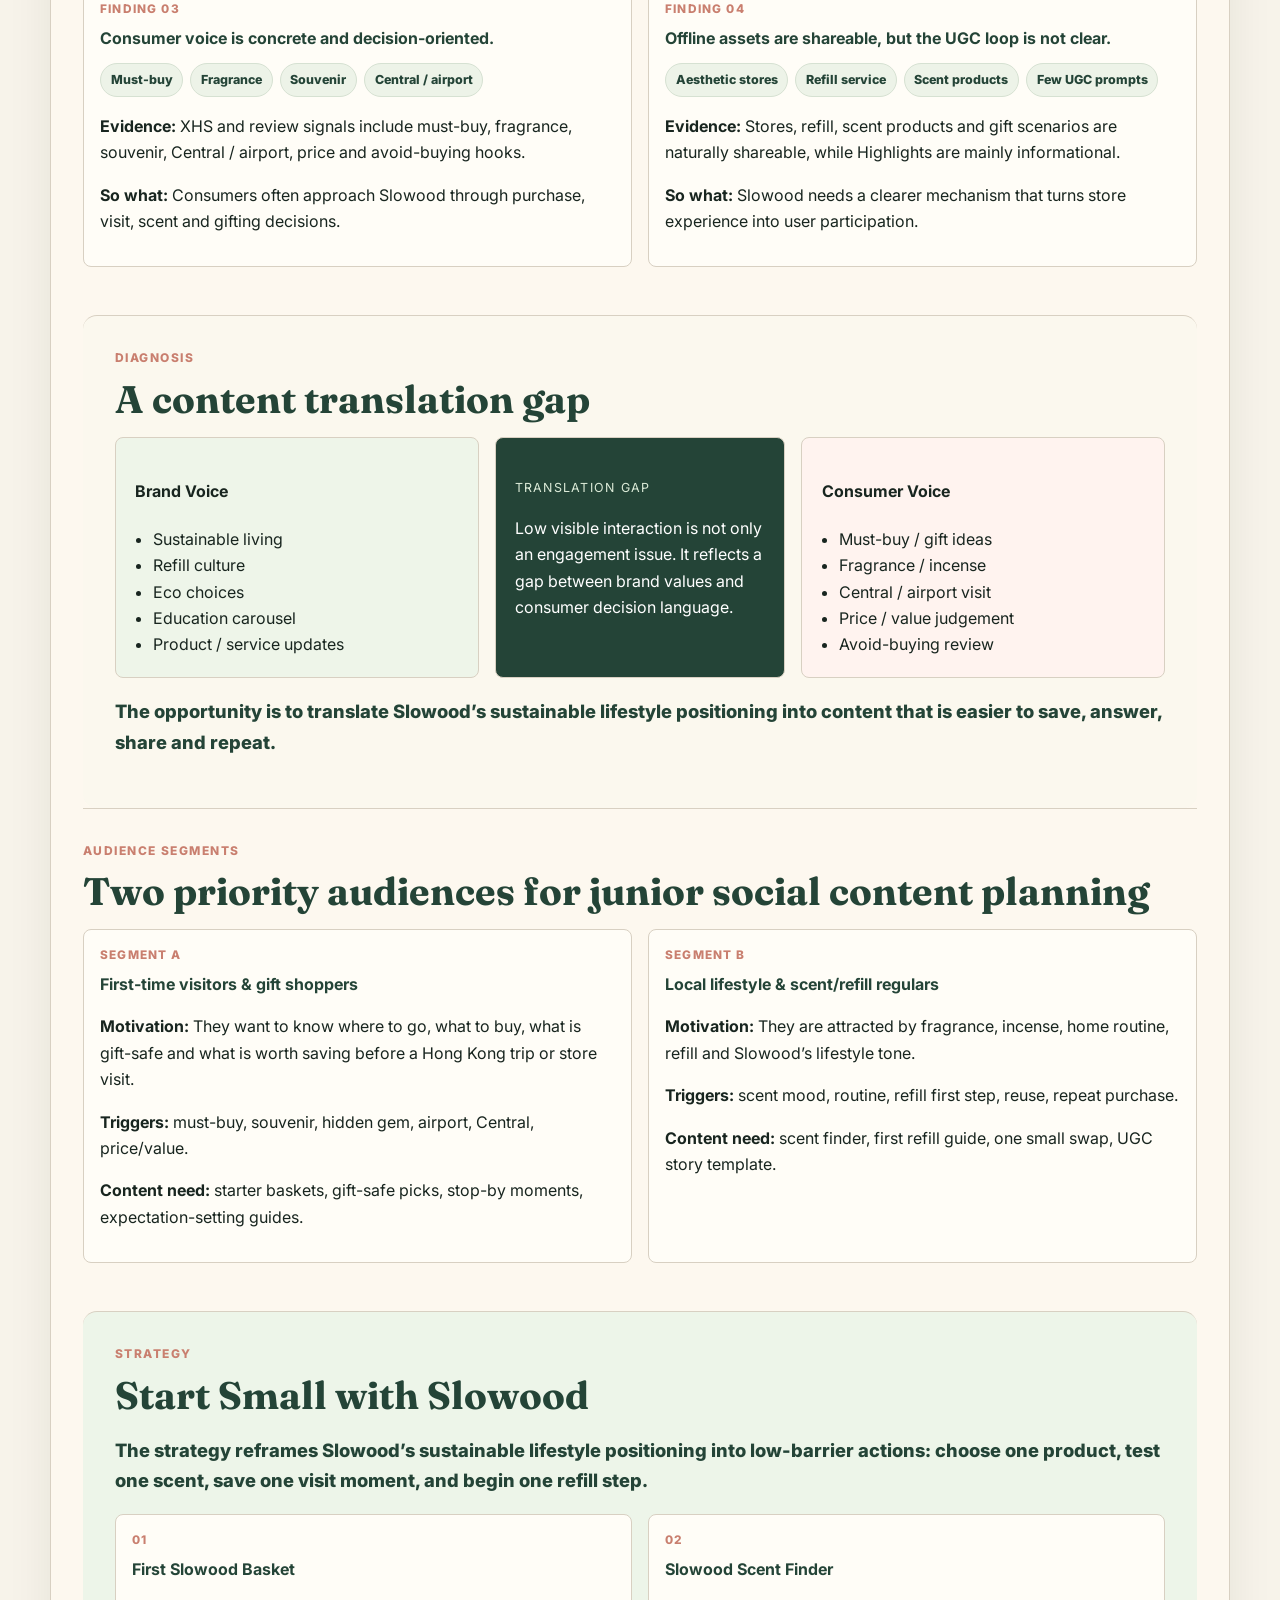
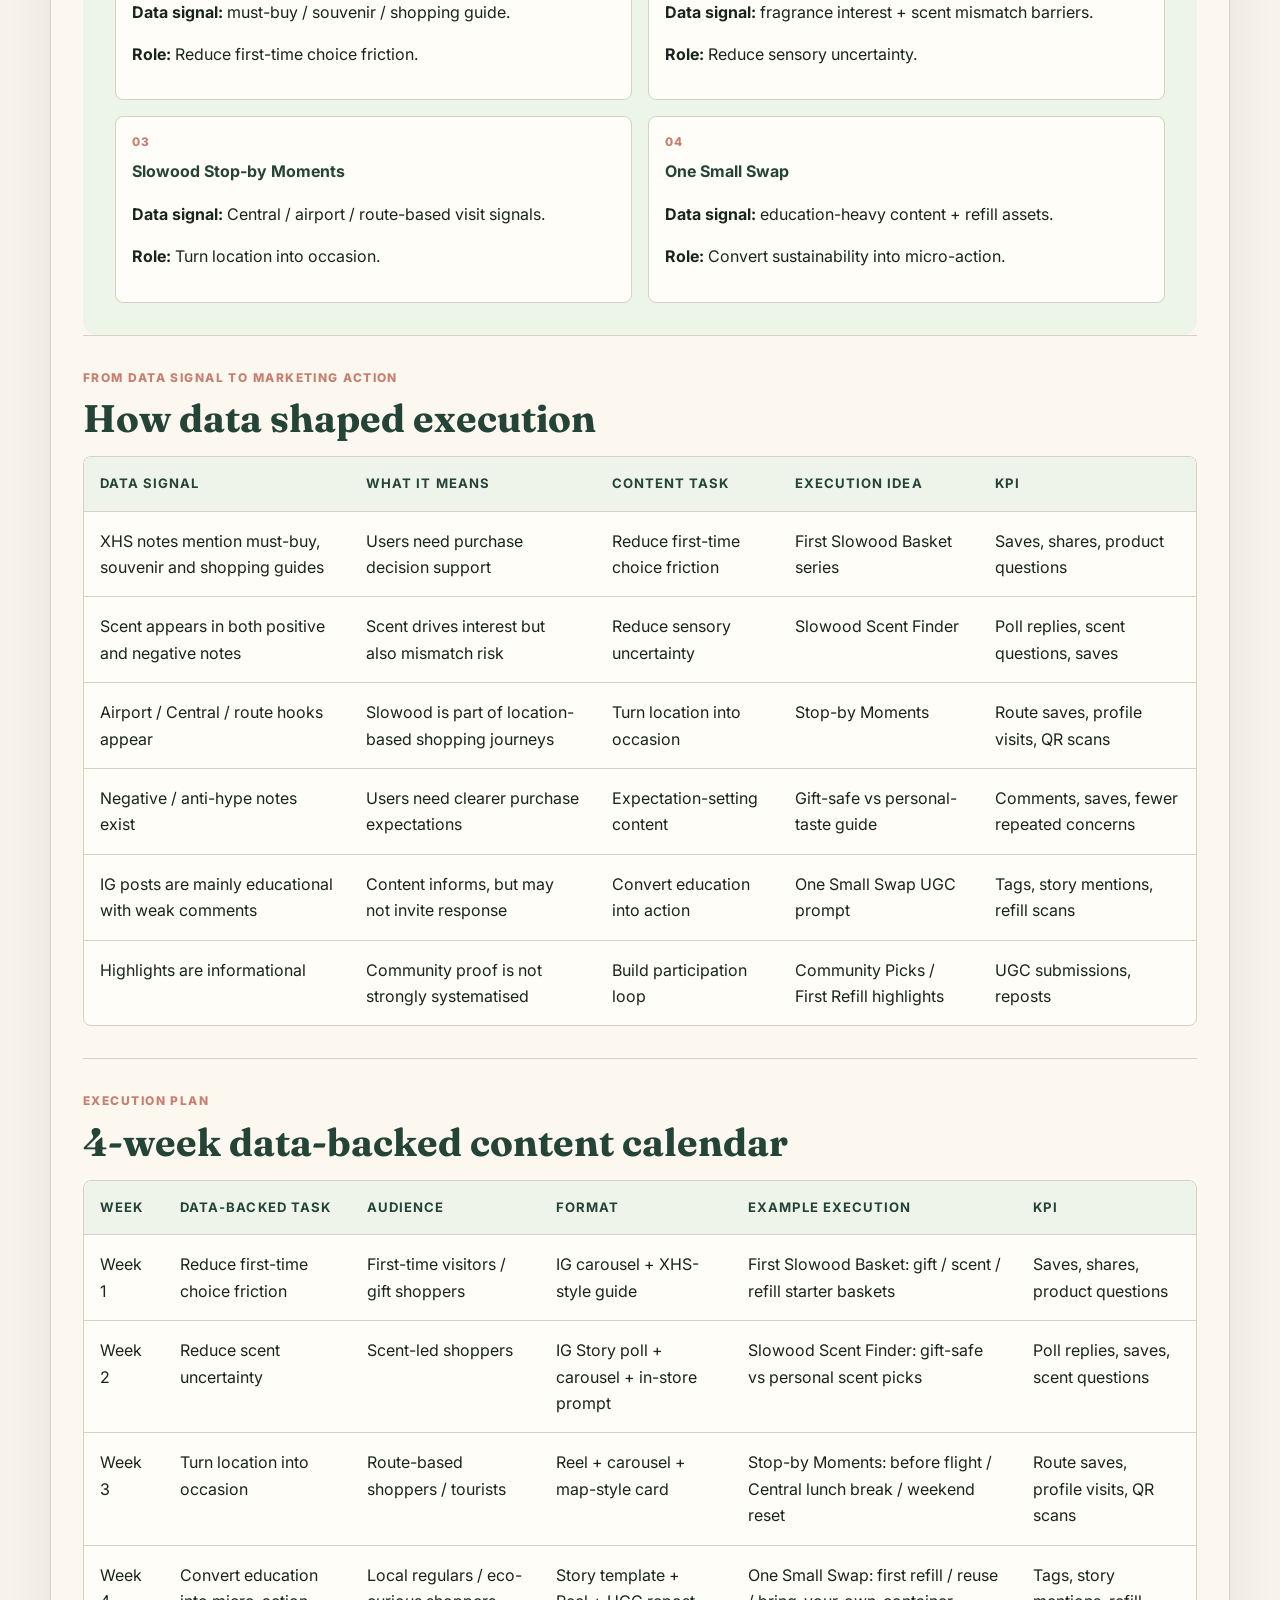
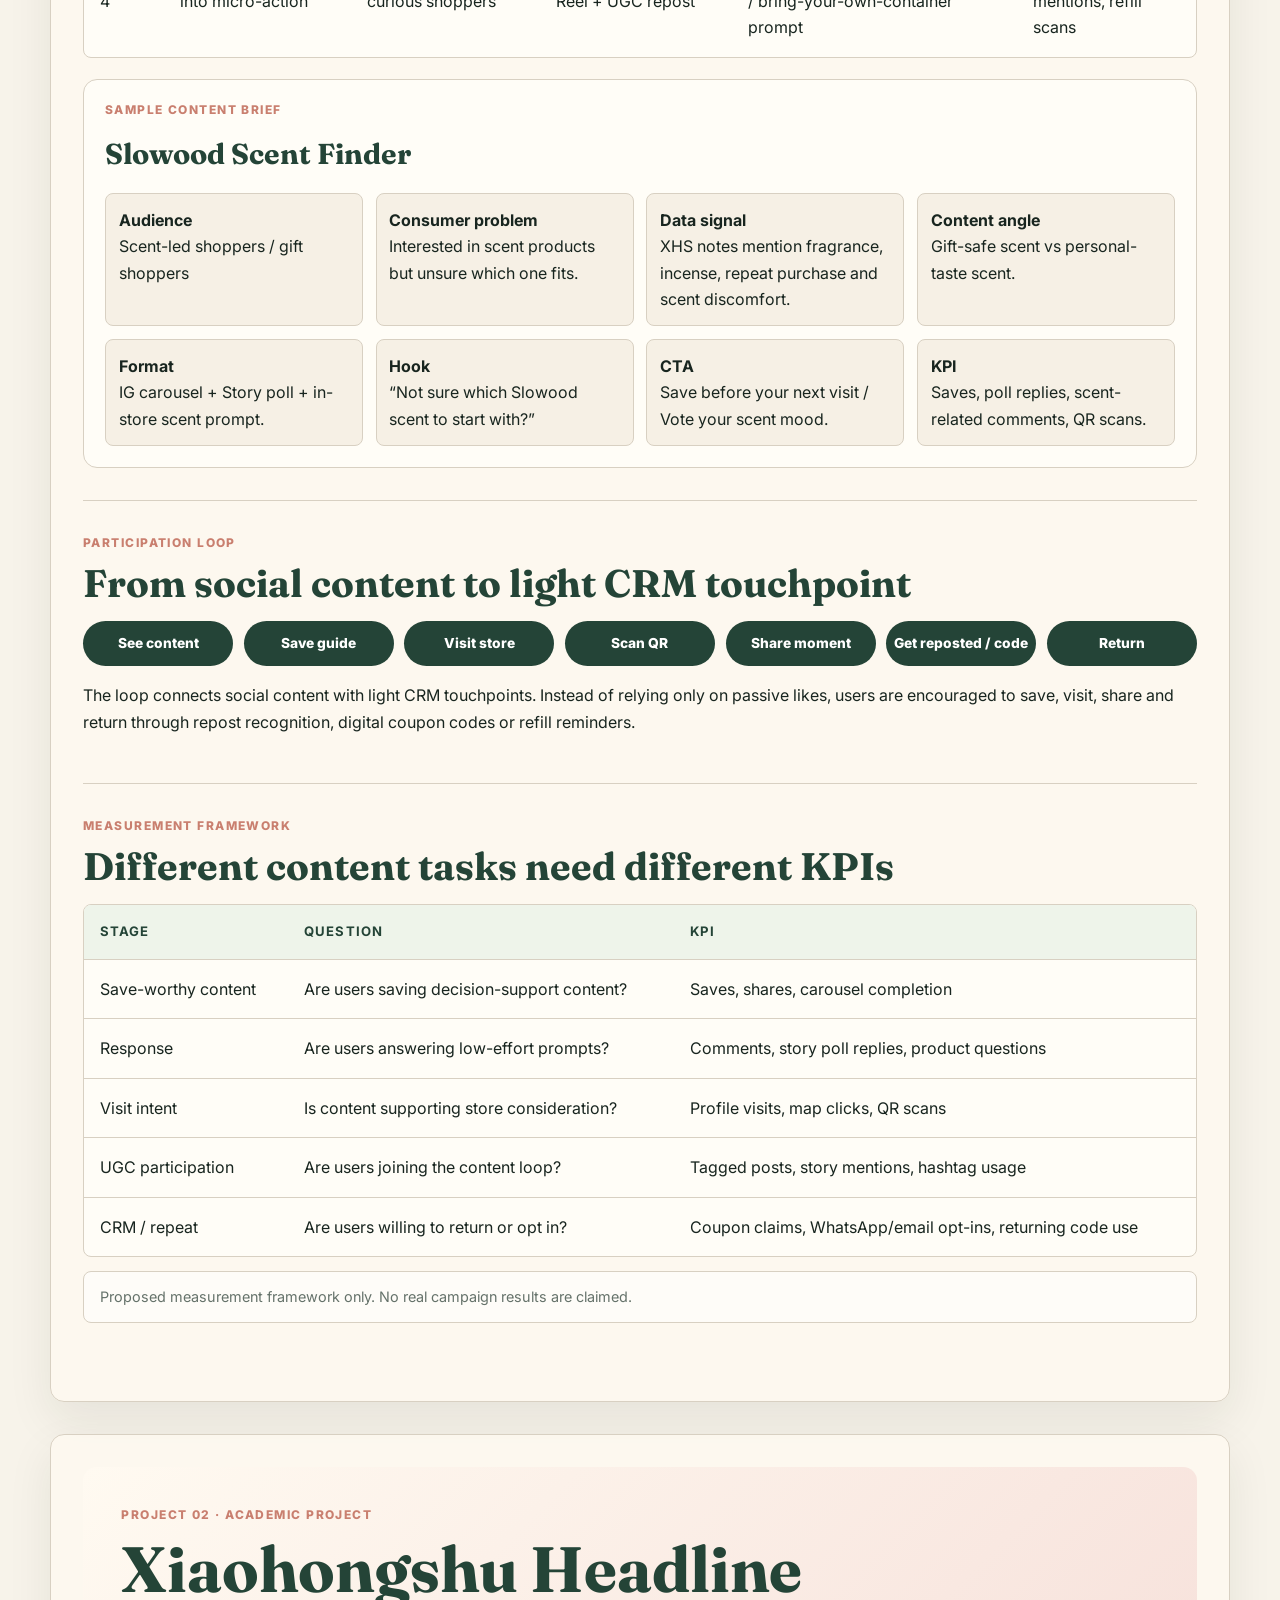
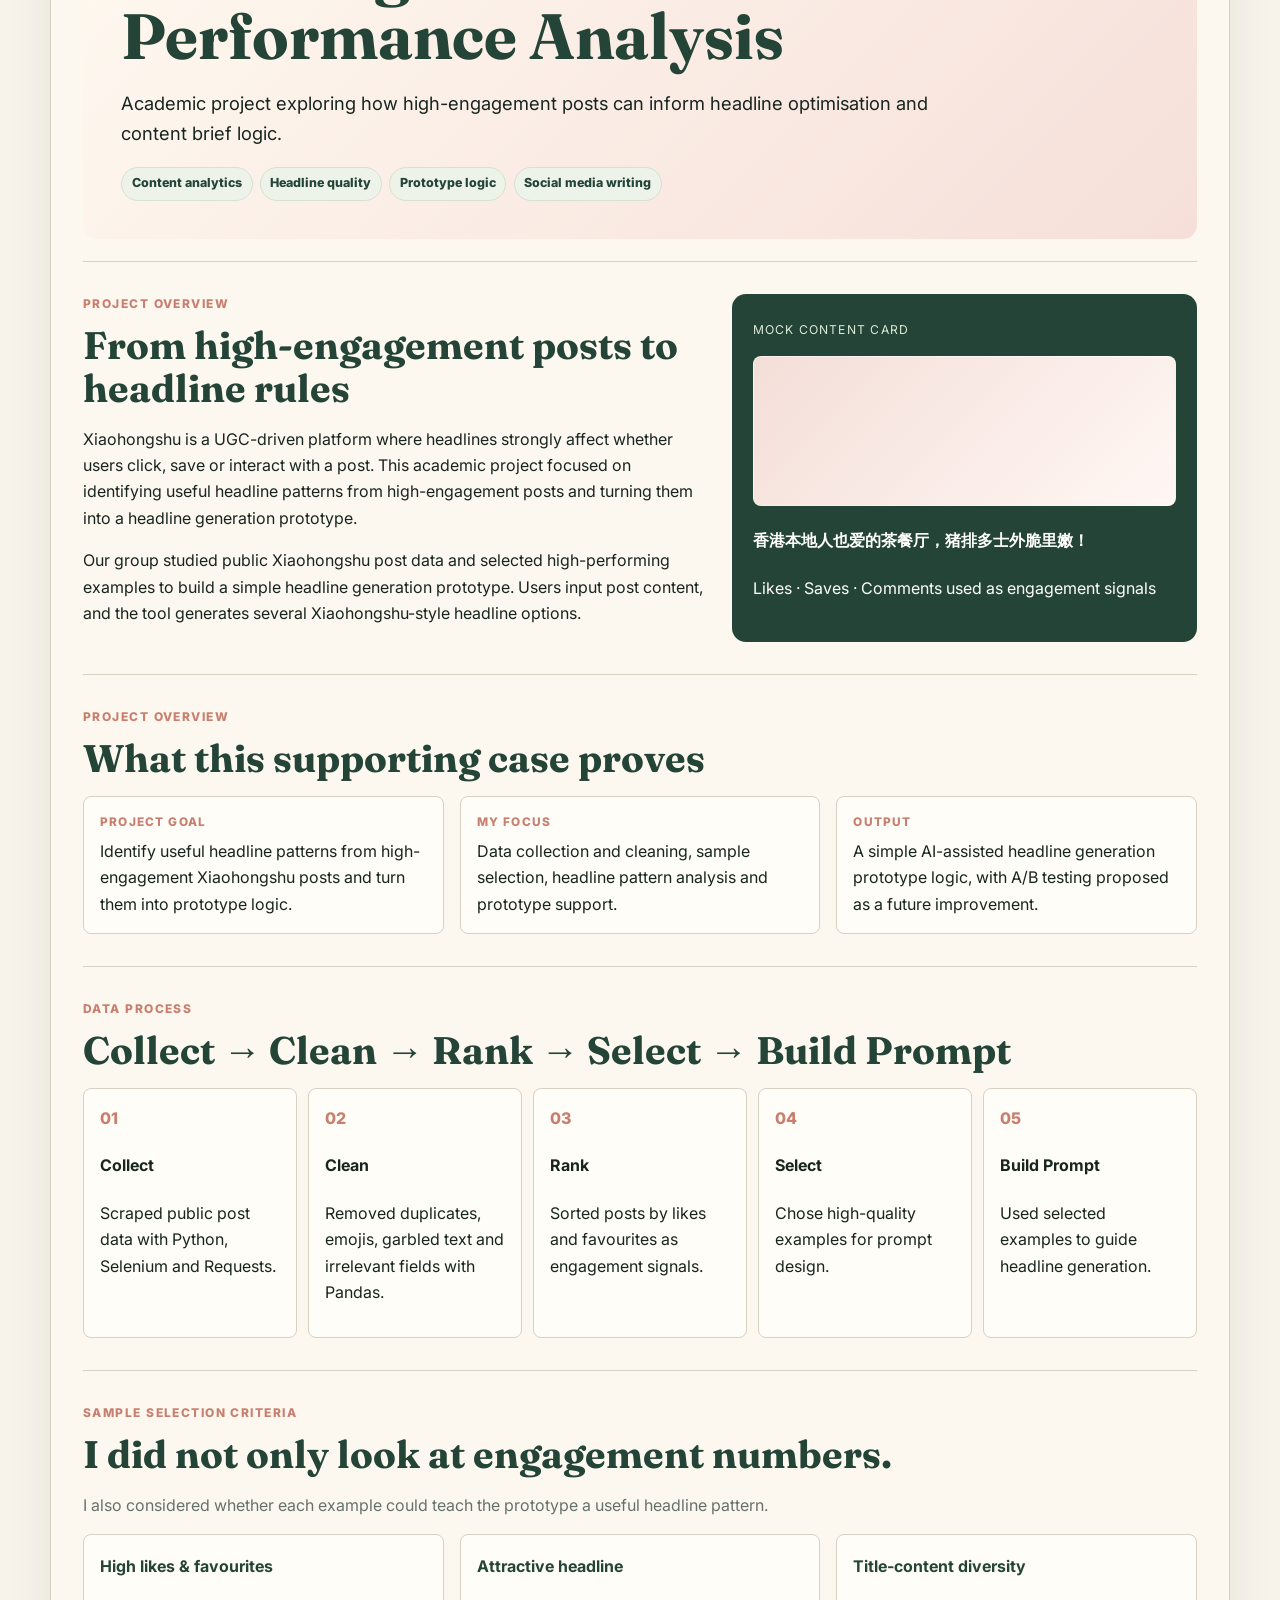
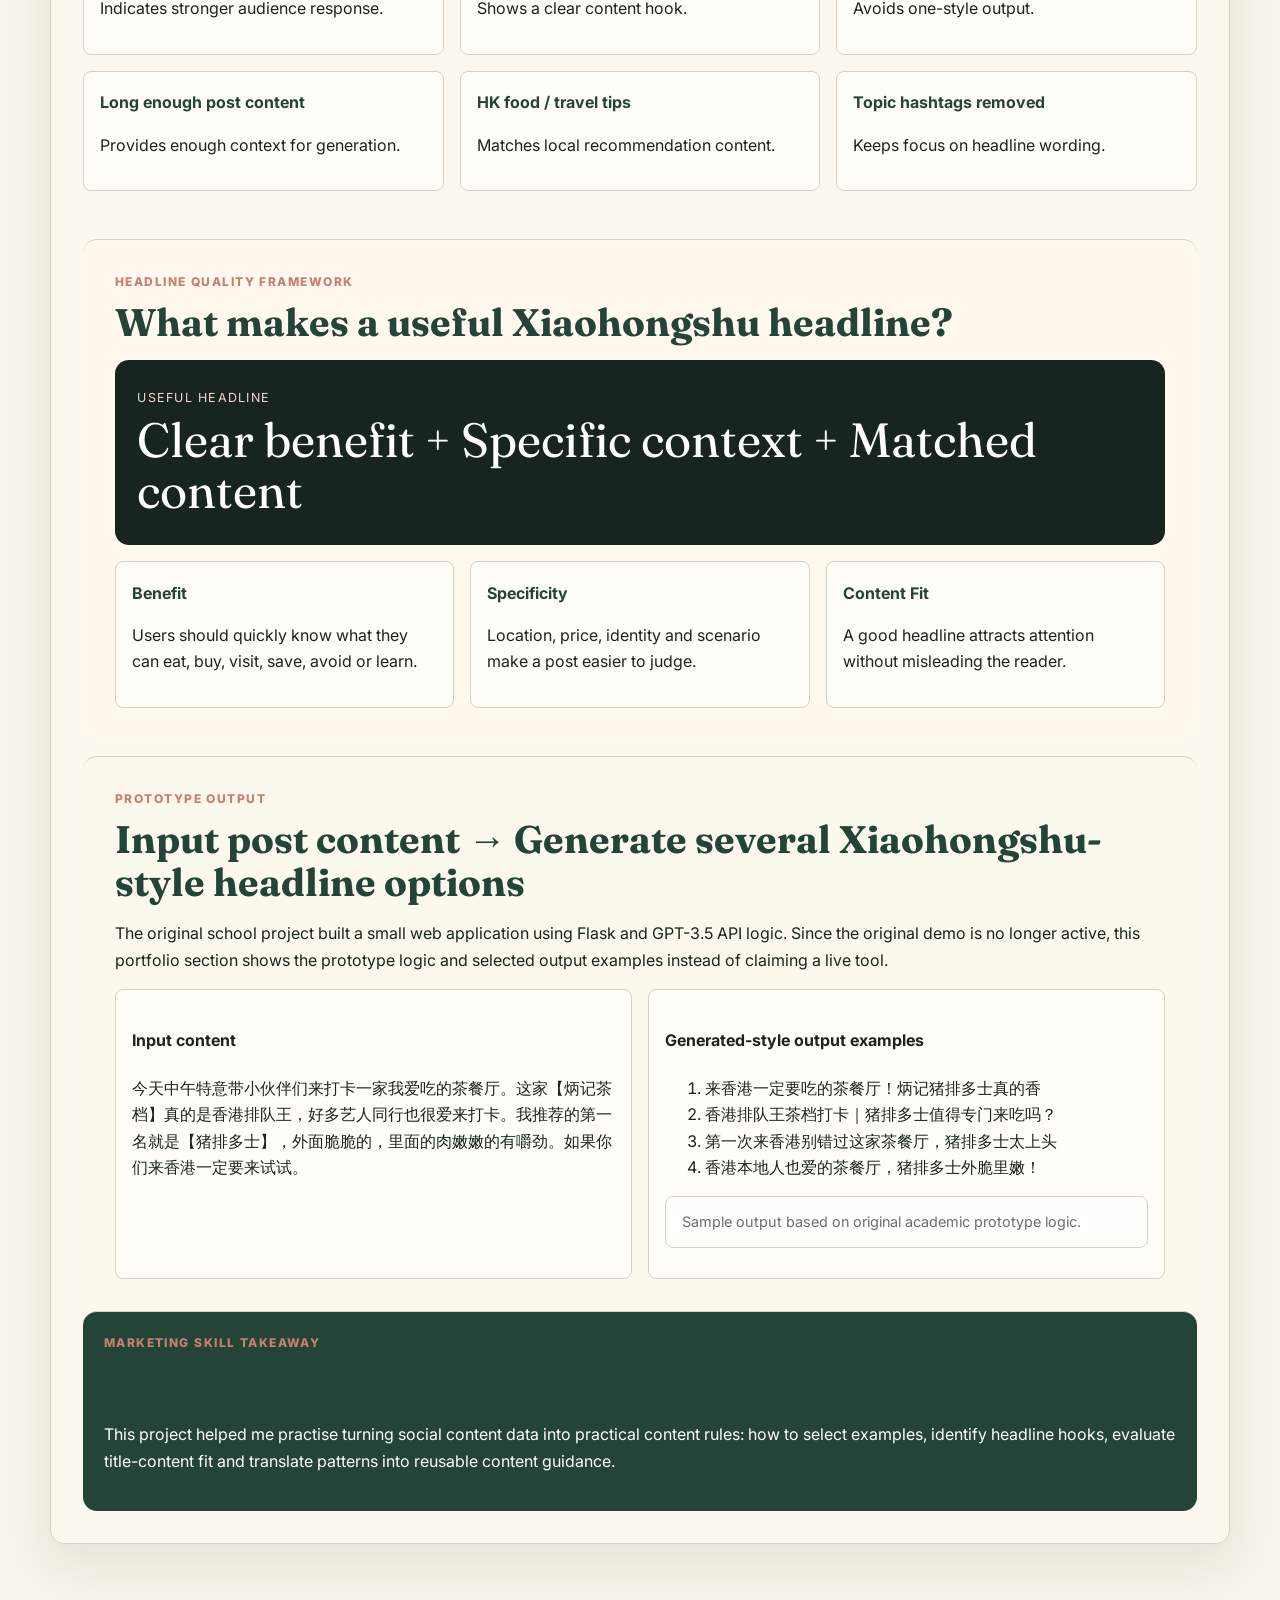
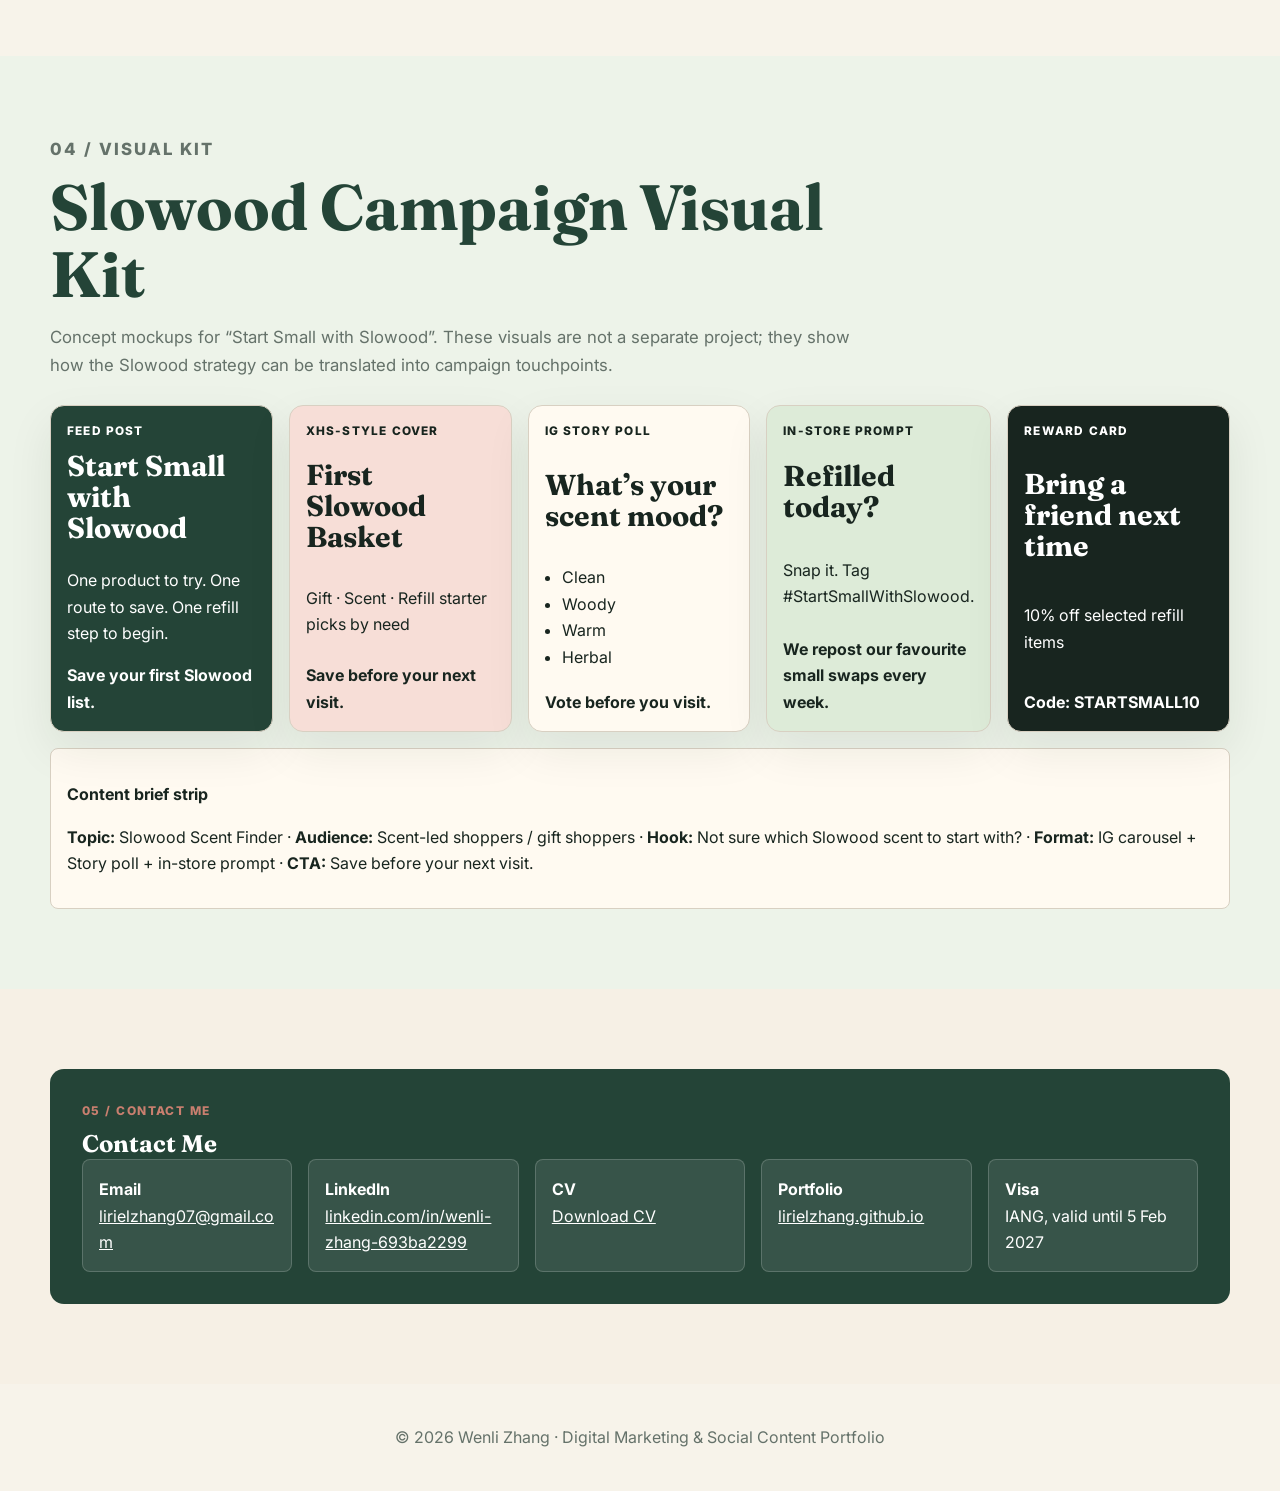
==== commit bb299064: "Add files via upload" ====
--- a/index.html
+++ b/index.html
@@ -7,6 +7,7 @@
   <meta name="description" content="Portfolio for junior digital marketing and social content roles in Hong Kong. Social content audit, consumer insight, campaign touchpoints and KPI framework." />
   <meta name="author" content="Wenli Zhang" />
   <meta name="theme-color" content="#244437" />
+  <link rel="icon" href="data:image/svg+xml,%3Csvg xmlns='http://www.w3.org/2000/svg' viewBox='0 0 64 64'%3E%3Crect width='64' height='64' rx='12' fill='%23244437'/%3E%3Ctext x='32' y='40' font-size='22' text-anchor='middle' fill='%23fffaf1' font-family='Arial'%3EWZ%3C/text%3E%3C/svg%3E">
   <link rel="preconnect" href="https://fonts.googleapis.com">
   <link rel="preconnect" href="https://fonts.gstatic.com" crossorigin>
   <link href="https://fonts.googleapis.com/css2?family=Fraunces:opsz,wght@9..144,600;9..144,700&family=Inter:wght@400;500;600;700;800&display=swap" rel="stylesheet">
@@ -15,11 +16,12 @@
 <body>
   <a class="skip-link" href="#main">Skip to content</a>
   <header class="site-header">
-    <a class="brand" href="#about-me" aria-label="Wenli Zhang portfolio home">
+    <a class="brand" href="#home" aria-label="Wenli Zhang portfolio home">
       <strong>Wenli Zhang</strong>
       <span>Digital Marketing Portfolio</span>
     </a>
     <nav class="nav" aria-label="Primary navigation">
+      <a href="#home">Home</a>
       <a href="#about-me">About Me</a>
       <a href="#projects">Projects</a>
       <a href="#visual-kit">Visual Kit</a>
@@ -28,62 +30,99 @@
   </header>
 
   <main id="main">
-    <section id="about-me" class="hero section-anchor">
+    <section id="home" class="hero section-anchor">
       <div class="page-shell hero-grid">
         <div class="hero-copy">
-          <p class="eyebrow">01 / About Me</p>
+          <p class="eyebrow">01 / Home</p>
           <h1>Wenli Zhang</h1>
           <p class="hero-title">Digital Marketing & Social Content Portfolio</p>
-          <p class="hero-text">Communication and New Media graduate with an Advertising background, focused on <mark>social content research</mark>, <mark>consumer insight</mark> and <mark>campaign support</mark> for junior digital marketing roles in Hong Kong.</p>
-          <p class="keyword-line">Content research · Social media planning · Campaign support · Basic reporting</p>
+          <p class="hero-text">I turn <mark>social content signals</mark> into practical content ideas, campaign touchpoints and basic KPI frameworks.</p>
+          <div class="focus-chips" aria-label="Role focus">
+            <span>Content Research</span>
+            <span>Social Media Planning</span>
+            <span>Campaign Support</span>
+            <span>Basic Reporting</span>
+          </div>
           <div class="hero-actions">
             <a class="button primary" href="#projects">View Projects</a>
             <a class="button secondary" href="assets/Wenli_Zhang_CV.pdf" download>Download CV</a>
           </div>
         </div>
-        <aside class="support-panel" aria-label="What I can support">
+        <aside class="support-panel portfolio-index" aria-label="Portfolio focus">
           <div class="panel-head">
-            <span>What I Can Support</span>
-            <p>For Social Media / Content Marketing / Digital Marketing Assistant roles</p>
-          </div>
-          <div class="skill-grid">
-            <article class="skill-card">
-              <h2>Social Content</h2>
-              <ul>
-                <li>Content research</li>
-                <li>Topic planning</li>
-                <li>Content briefs</li>
-                <li>Social media calendar</li>
-              </ul>
+            <span>Portfolio Focus</span>
+            <p>Two projects showing research, content logic and execution planning.</p>
+          </div>
+          <div class="index-stack">
+            <article>
+              <span>Main Case</span>
+              <h2>Slowood Social Content Audit & Strategy</h2>
+              <p>Public social signals → content tasks → campaign touchpoints</p>
             </article>
-            <article class="skill-card">
-              <h2>Marketing Support</h2>
-              <ul>
-                <li>Campaign touchpoints</li>
-                <li>Market / competitor research</li>
-                <li>Visual material support</li>
-                <li>CTA / message planning</li>
-              </ul>
+            <article>
+              <span>Supporting Case</span>
+              <h2>Xiaohongshu Headline Performance Analysis</h2>
+              <p>High-engagement headlines → content rules → prototype logic</p>
             </article>
-            <article class="skill-card">
-              <h2>Data & Tools</h2>
-              <ul>
-                <li>Excel / Google Sheets</li>
-                <li>Engagement analysis</li>
-                <li>Python / Pandas basics</li>
-                <li>GA4 / SQL basics</li>
-              </ul>
+            <article>
+              <span>Target Roles</span>
+              <h2>Social Media · Content Marketing · Digital Marketing</h2>
+              <p>Assistant-level roles in Hong Kong</p>
             </article>
           </div>
-          <p class="language-line">Mandarin Native · English IELTS 6.5 · Cantonese Basic</p>
         </aside>
       </div>
     </section>
 
+    <section id="about-me" class="section section-anchor about-section">
+      <div class="page-shell">
+        <div class="about-grid">
+          <div class="section-head">
+            <p class="eyebrow">02 / About Me</p>
+            <h2>About Me</h2>
+            <p>I am a Communication and New Media graduate from City University of Hong Kong, with an Advertising background from Lanzhou University. I am building my career toward junior digital marketing, social media and content marketing roles in Hong Kong.</p>
+            <p>I enjoy the part of marketing where messy user signals become clear content ideas: what people search, save, question, avoid and share.</p>
+          </div>
+          <div>
+            <div class="skill-grid about-skills">
+              <article class="skill-card">
+                <h3>Content & Social</h3>
+                <ul>
+                  <li>Social content research</li>
+                  <li>Topic planning</li>
+                  <li>Content briefs</li>
+                  <li>Social media calendar</li>
+                </ul>
+              </article>
+              <article class="skill-card">
+                <h3>Marketing Support</h3>
+                <ul>
+                  <li>Campaign touchpoints</li>
+                  <li>Market / competitor research</li>
+                  <li>CTA and message planning</li>
+                  <li>Visual material support</li>
+                </ul>
+              </article>
+              <article class="skill-card">
+                <h3>Data & Tools</h3>
+                <ul>
+                  <li>Excel / Google Sheets</li>
+                  <li>Engagement analysis</li>
+                  <li>Python / Pandas basics</li>
+                  <li>GA4 / SEO / SQL basics</li>
+                </ul>
+              </article>
+            </div>
+            <p class="language-line">Mandarin Native · English IELTS 6.5 · Cantonese Basic · IANG visa</p>
+          </div>
+        </div>
+      </div>
+    </section>
+
     <section id="projects" class="section section-anchor">
       <div class="page-shell">
         <div class="section-head">
-          <p class="eyebrow">02 / Projects</p>
+          <p class="eyebrow">03 / Projects</p>
           <h2>Projects</h2>
           <p>Selected work showing how I use public social signals, consumer language and content logic to support digital marketing work.</p>
         </div>
@@ -94,12 +133,14 @@
             <h3>Slowood Social Content Audit & Strategy</h3>
             <p>Using public social signals to identify content gaps and design campaign touchpoints.</p>
             <div class="tag-row"><span>Social audit</span><span>Consumer insight</span><span>Content strategy</span><span>KPI framework</span></div>
+            <strong class="card-cta">Open case</strong>
           </a>
           <a class="project-card" href="#xiaohongshu-case">
             <span class="case-label">Project 02 · Academic Project</span>
             <h3>Xiaohongshu Headline Performance Analysis</h3>
             <p>Exploring how high-engagement posts can inform headline optimisation and content brief logic.</p>
             <div class="tag-row"><span>Content analytics</span><span>Headline framework</span><span>Prototype logic</span></div>
+            <strong class="card-cta">Open case</strong>
           </a>
         </div>
 
@@ -110,7 +151,21 @@
             <p class="case-subtitle">A public-data-based portfolio case using social content audit, consumer-language coding and campaign touchpoint planning.</p>
             <div class="tag-row"><span>Public data audit</span><span>Social content strategy</span><span>Campaign support</span><span>Measurement framework</span></div>
             <p class="case-note">This is a self-initiated portfolio case based on public data and observations. It is not an official Slowood project, and no real campaign results are claimed.</p>
-          </div>
+            <div class="case-actions">
+              <a class="button secondary" href="assets/slowood_social_research_pack.xlsx" download>Download Research Pack</a>
+            </div>
+          </div>
+
+          <section class="case-section snapshot-section">
+            <p class="eyebrow">Case snapshot</p>
+            <div class="snapshot-grid">
+              <article><span>Brand</span><strong>Slowood HK</strong></article>
+              <article><span>Project type</span><strong>Self-initiated portfolio case</strong></article>
+              <article><span>Focus</span><strong>Social content strategy</strong></article>
+              <article><span>Data reviewed</span><strong>IG posts · Highlights · XHS notes · reviews · benchmarks</strong></article>
+              <article><span>Outputs</span><strong>Content tasks · 4-week sprint · brief · visual touchpoints · KPI framework</strong></article>
+            </div>
+          </section>
 
           <section class="case-section two-col">
             <div>
@@ -125,27 +180,39 @@
           </section>
 
           <section class="case-section">
+            <p class="eyebrow">Research question</p>
+            <h3>The question I started with</h3>
+            <div class="question-cards">
+              <article><h4>Save-worthy</h4><p>Content users want to keep for purchase or visit decisions.</p></article>
+              <article><h4>Participatory</h4><p>Prompts users can answer, repost or tag with low effort.</p></article>
+              <article><h4>Repeatable</h4><p>A loop that brings users back after the first visit.</p></article>
+            </div>
+          </section>
+
+          <section class="case-section">
             <p class="eyebrow">Data sources & method</p>
-            <h3>I did not use existing posts as direct content ideas. I coded them into marketing signals.</h3>
-            <p class="section-intro">The research looked at brand-owned content, user-generated discussions and practical references. The goal was not to copy high-performing titles, but to understand what consumers were trying to decide when they searched or talked about Slowood.</p>
-            <div class="table-wrap">
-              <table>
-                <thead><tr><th>Source</th><th>What I reviewed</th><th>Purpose</th></tr></thead>
-                <tbody>
-                  <tr><td>Slowood Instagram posts</td><td>Recent formats, likes, comments, content types, caption hooks</td><td>Understand brand content direction and visible interaction signals</td></tr>
-                  <tr><td>Story Highlights</td><td>Locations, Slo-news, Snacking, Pop Ups, Refill</td><td>Understand existing information structure</td></tr>
-                  <tr><td>Xiaohongshu notes</td><td>Titles, visible likes/saves, user motivation, barriers</td><td>Identify consumer search and decision language</td></tr>
-                  <tr><td>Reviews / lifestyle articles</td><td>Store experience, product categories, price/value comments</td><td>Understand visit and purchase triggers</td></tr>
-                  <tr><td>Competitor / benchmark references</td><td>Live Zero, The Bulkshoppers, Green Common references</td><td>Identify practical content mechanics for sustainability-related retail</td></tr>
-                </tbody>
-              </table>
-            </div>
-
+            <h3>What I looked at</h3>
+            <div class="source-board">
+              <article><span>Instagram Posts</span><h4>Post format · likes · comments · caption hooks</h4><p>Understand brand voice and visible participation signals.</p></article>
+              <article><span>Story Highlights</span><h4>Locations · Slo-news · Snacking · Pop Ups · Refill</h4><p>Understand existing information structure.</p></article>
+              <article><span>Xiaohongshu Notes</span><h4>Titles · visible likes/saves · motivation · barriers</h4><p>Identify consumer search and decision language.</p></article>
+              <article><span>Reviews & Articles</span><h4>Store experience · product mentions · price/value comments</h4><p>Understand visit and purchase triggers.</p></article>
+              <article><span>Benchmarks</span><h4>Live Zero · The Bulkshoppers · Green Common references</h4><p>Identify practical content mechanics for sustainable lifestyle brands.</p></article>
+            </div>
+          </section>
+
+          <section class="case-section method-section">
+            <p class="eyebrow">Coding method</p>
+            <h3>How I turned messy data into marketing signals</h3>
+            <div class="method-flow">
+              <span>Raw posts</span><span>Code motivation</span><span>Identify barriers</span><span>Group hooks</span><span>Translate into tasks</span>
+            </div>
             <div class="coding-board">
               <article><h4>Motivation</h4><p>Must-buy, souvenir, hidden gem, fragrance, refill</p><span>Why users care</span></article>
               <article><h4>Decision stage</h4><p>Visit planning, product comparison, purchase, repeat</p><span>Where users are in the journey</span></article>
               <article><h4>Barrier</h4><p>Price, scent mismatch, overhype, refill friction</p><span>What stops action</span></article>
               <article><h4>Shareable hook</h4><p>Checklist, guide, warning, routine, route</p><span>What makes content saveable</span></article>
+              <article><h4>Brand opportunity</h4><p>Guide, UGC prompt, expectation-setting, routine</p><span>What the brand can do next</span></article>
             </div>
           </section>
 
@@ -156,24 +223,28 @@
               <article>
                 <span>Finding 01</span>
                 <h4>Audience exists, but visible participation is weak.</h4>
+                <div class="evidence-chips"><em>36K followers</em><em>1,030 posts</em><em>15 IG posts reviewed</em><em>Near-zero comments</em></div>
                 <p><strong>Evidence:</strong> Slowood has 36K IG followers and 1,030 posts. In the reviewed 15-post sample, visible comments were mostly near zero.</p>
                 <p><strong>So what:</strong> The opportunity is not only awareness growth, but participation conversion.</p>
               </article>
               <article>
                 <span>Finding 02</span>
                 <h4>Brand voice is educational and value-led.</h4>
+                <div class="evidence-chips"><em>Sustainability</em><em>Refill</em><em>Eco education</em><em>Store updates</em></div>
                 <p><strong>Evidence:</strong> Brand content leans toward sustainability, refill, education and product/service information.</p>
                 <p><strong>So what:</strong> The content communicates values clearly, but needs stronger action and response prompts.</p>
               </article>
               <article>
                 <span>Finding 03</span>
                 <h4>Consumer voice is concrete and decision-oriented.</h4>
+                <div class="evidence-chips"><em>Must-buy</em><em>Fragrance</em><em>Souvenir</em><em>Central / airport</em></div>
                 <p><strong>Evidence:</strong> XHS and review signals include must-buy, fragrance, souvenir, Central / airport, price and avoid-buying hooks.</p>
                 <p><strong>So what:</strong> Consumers often approach Slowood through purchase, visit, scent and gifting decisions.</p>
               </article>
               <article>
                 <span>Finding 04</span>
                 <h4>Offline assets are shareable, but the UGC loop is not clear.</h4>
+                <div class="evidence-chips"><em>Aesthetic stores</em><em>Refill service</em><em>Scent products</em><em>Few UGC prompts</em></div>
                 <p><strong>Evidence:</strong> Stores, refill, scent products and gift scenarios are naturally shareable, while Highlights are mainly informational.</p>
                 <p><strong>So what:</strong> Slowood needs a clearer mechanism that turns store experience into user participation.</p>
               </article>
@@ -346,6 +417,16 @@
           </section>
 
           <section class="case-section">
+            <p class="eyebrow">Project overview</p>
+            <h3>What this supporting case proves</h3>
+            <div class="overview-cards">
+              <article><span>Project goal</span><p>Identify useful headline patterns from high-engagement Xiaohongshu posts and turn them into prototype logic.</p></article>
+              <article><span>My focus</span><p>Data collection and cleaning, sample selection, headline pattern analysis and prototype support.</p></article>
+              <article><span>Output</span><p>A simple AI-assisted headline generation prototype logic, with A/B testing proposed as a future improvement.</p></article>
+            </div>
+          </section>
+
+          <section class="case-section">
             <p class="eyebrow">Data process</p>
             <h3>Collect → Clean → Rank → Select → Build Prompt</h3>
             <div class="process-flow">
@@ -419,7 +500,7 @@
     <section id="visual-kit" class="section section-anchor visual-kit">
       <div class="page-shell">
         <div class="section-head">
-          <p class="eyebrow">03 / Visual Kit</p>
+          <p class="eyebrow">04 / Visual Kit</p>
           <h2>Slowood Campaign Visual Kit</h2>
           <p>Concept mockups for “Start Small with Slowood”. These visuals are not a separate project; they show how the Slowood strategy can be translated into campaign touchpoints.</p>
         </div>
@@ -439,7 +520,7 @@
 
     <section id="contact-me" class="section section-anchor contact-section">
       <div class="page-shell contact-card">
-        <p class="eyebrow">04 / Contact Me</p>
+        <p class="eyebrow">05 / Contact Me</p>
         <h2>Contact Me</h2>
         <div class="contact-grid">
           <p><strong>Email</strong><br><a href="mailto:lirielzhang07@gmail.com">lirielzhang07@gmail.com</a></p>
--- a/style.css
+++ b/style.css
@@ -1,6 +1,451 @@
-:root{
-  --ivory:#f7f3ea; --paper:#fffaf1; --sage:#dfe9dc; --sage-2:#eff5ed; --green:#244437;
-  --deep:#18251f; --muted:#65726a; --line:#d8d0c2; --coral:#c97f6f; --soft-coral:#f4ded8;
-  --shadow:0 20px 60px rgba(24,37,31,.08); --radius:24px; --radius-sm:16px;
-}
-*{box-sizing:border-box} html{scroll-behavior:smooth} body{margin:0;font-family:Inter,system-ui,-apple-system,BlinkMacSystemFont,"Segoe UI",sans-serif;background:var(--ivory);color:var(--deep);line-height:1.65} a{color:inherit} .skip-link{position:absolute;left:-999px;top:auto}.skip-link:focus{left:1rem;top:1rem;background:var(--green);color:white;padding:.7rem 1rem;border-radius:999px;z-index:99}.site-header{position:sticky;top:0;z-index:20;display:flex;justify-content:space-between;align-items:center;padding:1rem clamp(1rem,4vw,3rem);background:rgba(247,243,234,.88);backdrop-filter:blur(18px);border-bottom:1px solid rgba(216,208,194,.75)}.brand{text-decoration:none;display:flex;flex-direction:column;line-height:1.1}.brand strong{font-family:Fraunces,serif;font-size:1.25rem}.brand span{font-size:.78rem;color:var(--muted);margin-top:.22rem}.nav{display:flex;gap:.35rem;flex-wrap:wrap}.nav a{text-decoration:none;padding:.55rem .8rem;border-radius:999px;color:var(--muted);font-size:.92rem}.nav a:hover{background:var(--sage);color:var(--green)}.page-shell{width:min(1180px,calc(100% - 2rem));margin-inline:auto}.section{padding:5rem 0}.section-anchor{scroll-margin-top:90px}.hero{padding:5rem 0 4rem;background:radial-gradient(circle at top left,#ffffff 0,#f7f3ea 48%,#edf3e9 100%)}.hero-grid{display:grid;grid-template-columns:minmax(0,1fr) minmax(360px,.9fr);gap:2rem;align-items:center}.eyebrow,.case-label{font-size:.75rem;font-weight:800;text-transform:uppercase;letter-spacing:.12em;color:var(--coral);margin:0 0 .6rem}.hero h1,.section-head h2,.case-header h2,.contact-card h2{font-family:Fraunces,serif;line-height:1.05;margin:.2rem 0;color:var(--green)}.hero h1{font-size:clamp(3.2rem,8vw,6.8rem);letter-spacing:-.04em}.hero-title{font-size:clamp(1.3rem,2vw,1.7rem);font-weight:800;color:var(--green);margin:.2rem 0 1.1rem}.hero-text{font-size:1.1rem;max-width:710px}.hero-text mark{background:linear-gradient(180deg,transparent 58%,var(--sage) 0);color:var(--deep);padding:0 .1rem}.keyword-line{font-weight:700;color:var(--green)}.button{display:inline-flex;align-items:center;justify-content:center;text-decoration:none;border:1px solid var(--green);border-radius:999px;padding:.85rem 1.1rem;font-weight:800;margin-right:.6rem;margin-top:.8rem}.button.primary{background:var(--green);color:#fff}.button.secondary{background:transparent;color:var(--green)}.button:hover{transform:translateY(-2px)}.support-panel{background:rgba(255,250,241,.78);border:1px solid var(--line);box-shadow:var(--shadow);border-radius:var(--radius);padding:1.3rem}.panel-head{border-bottom:1px solid var(--line);padding-bottom:1rem;margin-bottom:1rem}.panel-head span{font-family:Fraunces,serif;font-size:1.45rem;font-weight:700;color:var(--green)}.panel-head p{margin:.25rem 0 0;color:var(--muted)}.skill-grid{display:grid;gap:.85rem}.skill-card{background:var(--paper);border:1px solid var(--line);border-radius:18px;padding:1rem;transition:.22s ease}.skill-card:hover{transform:translateY(-6px) scale(1.02);border-color:var(--green);background:var(--sage-2)}.skill-card h2{font-size:1rem;margin:0 0 .5rem;color:var(--green)}.skill-card ul,.voice-card ul,.story ul{margin:.4rem 0 0;padding-left:1.1rem}.language-line{font-size:.88rem;color:var(--muted);margin:1rem 0 0}.section-head{margin-bottom:1.6rem;max-width:820px}.section-head h2{font-size:clamp(2.3rem,5vw,4.4rem);letter-spacing:-.03em}.section-head p{font-size:1.05rem;color:var(--muted)}.project-cards{display:grid;grid-template-columns:1.25fr .95fr;gap:1rem;margin-bottom:2.2rem}.project-card{display:block;text-decoration:none;background:var(--paper);border:1px solid var(--line);border-radius:var(--radius);padding:1.4rem;box-shadow:var(--shadow);transition:.2s ease}.project-card:hover{transform:translateY(-5px);border-color:var(--green)}.project-card h3{font-family:Fraunces,serif;color:var(--green);font-size:1.8rem;line-height:1.08;margin:.5rem 0}.hero-case{background:linear-gradient(135deg,#fffaf1 0,#edf5e9 100%)}.tag-row{display:flex;gap:.45rem;flex-wrap:wrap;margin-top:1rem}.tag-row span{font-size:.78rem;font-weight:800;color:var(--green);background:#edf3e8;border:1px solid #d6e1d2;border-radius:999px;padding:.35rem .6rem}.case{background:rgba(255,250,241,.78);border:1px solid var(--line);border-radius:32px;padding:clamp(1rem,3vw,2rem);box-shadow:var(--shadow);margin:2rem 0}.case-header{border-radius:24px;padding:clamp(1.3rem,4vw,2.4rem);margin-bottom:1.4rem}.slowood-header{background:linear-gradient(135deg,#f8fff3,#e3eddf)}.xhs-header{background:linear-gradient(135deg,#fffaf1,#f6dfd9)}.case-header h2{font-size:clamp(2.2rem,5vw,4.7rem);letter-spacing:-.04em}.case-subtitle{font-size:1.15rem;max-width:820px}.case-note{font-size:.9rem;color:var(--muted);background:rgba(255,255,255,.58);border:1px solid var(--line);border-radius:16px;padding:.8rem 1rem}.case-section{padding:2rem 0;border-top:1px solid var(--line)}.case-section h3{font-family:Fraunces,serif;font-size:clamp(1.6rem,3vw,2.6rem);line-height:1.12;color:var(--green);margin:.2rem 0 1rem}.two-col{display:grid;grid-template-columns:1.15fr .85fr;gap:1.2rem;align-items:stretch}.research-question,.brief-card,.takeaway-card,.mock-post{background:var(--green);color:white;border-radius:var(--radius);padding:1.3rem}.research-question span,.mock-post span{font-size:.76rem;text-transform:uppercase;letter-spacing:.1em;color:#dbe9d6}.research-question p{font-family:Fraunces,serif;font-size:1.65rem;line-height:1.15}.table-wrap{overflow:auto;border:1px solid var(--line);border-radius:18px;background:#fffdf7}table{width:100%;border-collapse:collapse;min-width:760px}th,td{text-align:left;vertical-align:top;padding:1rem;border-bottom:1px solid var(--line)}th{background:#eef4ea;color:var(--green);font-size:.82rem;text-transform:uppercase;letter-spacing:.08em}tr:last-child td{border-bottom:0}.section-intro{max-width:850px;color:var(--muted)}.coding-board,.finding-grid,.segment-grid,.task-grid,.criteria-grid,.three-points,.visual-grid{display:grid;gap:1rem}.coding-board{grid-template-columns:repeat(4,1fr);margin-top:1rem}.coding-board article,.finding-grid article,.segment-grid article,.task-grid article,.criteria-grid article,.three-points article{background:#fffdf7;border:1px solid var(--line);border-radius:18px;padding:1rem}.coding-board h4,.finding-grid h4,.segment-grid h4,.task-grid h4,.criteria-grid h4,.three-points h4{margin:.1rem 0 .5rem;color:var(--green)}.coding-board span,.finding-grid span,.segment-grid span,.task-grid span{font-size:.75rem;font-weight:800;color:var(--coral);text-transform:uppercase;letter-spacing:.08em}.finding-grid{grid-template-columns:repeat(2,1fr)}.voice-map{background:#fbf8ee;border-radius:24px;padding:2rem;margin-top:1rem}.voice-columns{display:grid;grid-template-columns:1fr .8fr 1fr;gap:1rem;align-items:stretch}.voice-card,.translation-gap{border-radius:20px;padding:1.2rem;border:1px solid var(--line)}.brand-voice{background:#eef5e9}.consumer-voice{background:#fff3ef}.translation-gap{background:var(--green);color:white;display:flex;flex-direction:column;justify-content:center}.translation-gap span{font-size:.78rem;text-transform:uppercase;letter-spacing:.1em;color:#dcebd8}.diagnosis-line{font-size:1.15rem;font-weight:800;color:var(--green);margin-top:1rem}.segment-grid,.task-grid{grid-template-columns:repeat(2,1fr)}.strategy-panel{background:#edf5e9;border-radius:24px;padding:2rem;margin-top:1rem}.strategy-statement{font-size:1.2rem;font-weight:700;max-width:850px}.calendar-table table{min-width:1000px}.brief-card{color:var(--deep);background:#fffdf7;border:1px solid var(--line);margin-top:1.3rem}.brief-card h4{font-family:Fraunces,serif;font-size:1.8rem;color:var(--green);margin:.2rem 0 1rem}.brief-grid{display:grid;grid-template-columns:repeat(4,1fr);gap:.8rem}.brief-grid p{background:#f6f0e5;border:1px solid var(--line);border-radius:14px;padding:.8rem;margin:0}.loop-flow,.process-flow{display:grid;gap:.65rem}.loop-flow{grid-template-columns:repeat(7,1fr);margin:1rem 0}.loop-flow span{background:var(--green);color:white;text-align:center;border-radius:999px;padding:.7rem .45rem;font-size:.86rem;font-weight:800}.mock-cover{height:150px;border-radius:18px;background:linear-gradient(135deg,var(--soft-coral),#fff7f4);border:1px solid rgba(255,255,255,.45);margin:.9rem 0}.process-flow{grid-template-columns:repeat(5,1fr)}.process-flow article{background:#fffdf7;border:1px solid var(--line);border-radius:18px;padding:1rem;position:relative}.process-flow span{font-weight:800;color:var(--coral)}.criteria-grid{grid-template-columns:repeat(3,1fr)}.framework-section{background:#fff8ef;border-radius:24px;padding:2rem}.formula-card{background:var(--deep);color:white;border-radius:22px;padding:1.4rem;margin:1rem 0}.formula-card span{font-size:.78rem;text-transform:uppercase;letter-spacing:.1em;color:#f0d7cf}.formula-card p{font-family:Fraunces,serif;font-size:clamp(1.7rem,4vw,3rem);line-height:1.05;margin:.4rem 0}.three-points{grid-template-columns:repeat(3,1fr)}.prototype-panel{background:#fbf8ee;border-radius:24px;padding:2rem}.input-output{display:grid;grid-template-columns:1fr 1fr;gap:1rem}.input-output>div{background:#fffdf7;border:1px solid var(--line);border-radius:18px;padding:1rem}.visual-kit{background:#edf3e9}.visual-grid{grid-template-columns:repeat(5,1fr)}.mockup{min-height:260px;border-radius:28px;padding:1rem;border:1px solid var(--line);box-shadow:var(--shadow);display:flex;flex-direction:column;justify-content:space-between}.mockup span{font-size:.74rem;font-weight:800;text-transform:uppercase;letter-spacing:.1em}.mockup h3{font-family:Fraunces,serif;font-size:1.8rem;line-height:1.08;margin:.5rem 0}.feed-post{background:#244437;color:white}.red-cover{background:#f7ded7}.story{background:#fffaf1}.store-prompt{background:#ddebd8}.reward{background:#18251f;color:white}.brief-strip{margin-top:1rem;background:var(--paper);border:1px solid var(--line);border-radius:20px;padding:1rem}.contact-section{background:#f6f0e5}.contact-card{background:var(--green);color:white;border-radius:32px;padding:2rem}.contact-card h2{color:white}.contact-grid{display:grid;grid-template-columns:repeat(5,1fr);gap:1rem}.contact-grid p{background:rgba(255,255,255,.09);border:1px solid rgba(255,255,255,.18);border-radius:18px;padding:1rem;margin:0;word-break:break-word}.site-footer{text-align:center;color:var(--muted);padding:1.5rem}@media (max-width:980px){.hero-grid,.two-col,.project-cards,.voice-columns,.input-output{grid-template-columns:1fr}.coding-board,.finding-grid,.segment-grid,.task-grid,.criteria-grid,.three-points,.brief-grid{grid-template-columns:repeat(2,1fr)}.process-flow,.visual-grid,.contact-grid{grid-template-columns:repeat(2,1fr)}.loop-flow{grid-template-columns:repeat(3,1fr)}.nav{display:none}.case{padding:1rem}}@media (max-width:620px){.page-shell{width:min(100% - 1rem,1180px)}.hero{padding-top:3rem}.hero h1{font-size:3.2rem}.coding-board,.finding-grid,.segment-grid,.task-grid,.criteria-grid,.three-points,.brief-grid,.process-flow,.visual-grid,.contact-grid{grid-template-columns:1fr}.loop-flow{grid-template-columns:1fr}.case-header,.case-section,.strategy-panel,.voice-map,.prototype-panel,.framework-section{padding:1rem}.site-header{position:relative}.button{width:100%;margin-right:0}.mockup{min-height:220px}table{font-size:.9rem}}
+:root {
+  --ivory: #f7f3ea;
+  --paper: #fffaf1;
+  --sage: #dfe9dc;
+  --sage-2: #eff5ed;
+  --green: #244437;
+  --deep: #18251f;
+  --muted: #65726a;
+  --line: #d8d0c2;
+  --coral: #c97f6f;
+  --soft-coral: #f4ded8;
+  --sand: #eee4d2;
+  --shadow: 0 18px 46px rgba(24, 37, 31, .08);
+  --radius: 14px;
+  --radius-sm: 8px;
+}
+
+* { box-sizing: border-box; }
+html { scroll-behavior: smooth; }
+body {
+  margin: 0;
+  font-family: Inter, system-ui, -apple-system, BlinkMacSystemFont, "Segoe UI", sans-serif;
+  background: var(--ivory);
+  color: var(--deep);
+  line-height: 1.65;
+}
+a { color: inherit; }
+.skip-link { position: absolute; left: -999px; top: auto; }
+.skip-link:focus {
+  left: 1rem;
+  top: 1rem;
+  background: var(--green);
+  color: white;
+  padding: .7rem 1rem;
+  border-radius: 999px;
+  z-index: 99;
+}
+
+.site-header {
+  position: sticky;
+  top: 0;
+  z-index: 20;
+  display: flex;
+  justify-content: space-between;
+  align-items: center;
+  padding: 1rem clamp(1rem, 4vw, 3rem);
+  background: rgba(247, 243, 234, .9);
+  backdrop-filter: blur(18px);
+  border-bottom: 1px solid rgba(216, 208, 194, .75);
+}
+.brand { text-decoration: none; display: flex; flex-direction: column; line-height: 1.1; }
+.brand strong { font-family: Fraunces, serif; font-size: 1.25rem; }
+.brand span { font-size: .78rem; color: var(--muted); margin-top: .22rem; }
+.nav { display: flex; gap: .35rem; flex-wrap: wrap; }
+.nav a {
+  text-decoration: none;
+  padding: .55rem .8rem;
+  border-radius: 999px;
+  color: var(--muted);
+  font-size: .92rem;
+}
+.nav a:hover { background: var(--sage); color: var(--green); }
+
+.page-shell { width: min(1180px, calc(100% - 2rem)); margin-inline: auto; }
+.section { padding: 5rem 0; }
+.section-anchor { scroll-margin-top: 90px; }
+.eyebrow,
+.case-label {
+  font-size: .75rem;
+  font-weight: 800;
+  text-transform: uppercase;
+  letter-spacing: .12em;
+  color: var(--coral);
+  margin: 0 0 .6rem;
+}
+
+.hero {
+  padding: 5rem 0 4rem;
+  background:
+    linear-gradient(135deg, rgba(255,255,255,.72), rgba(237,243,233,.76)),
+    radial-gradient(circle at 12% 18%, #fff 0, #f7f3ea 45%, #edf3e9 100%);
+}
+.hero-grid {
+  display: grid;
+  grid-template-columns: minmax(0, 1fr) minmax(360px, .86fr);
+  gap: 2rem;
+  align-items: center;
+}
+.hero h1,
+.section-head h2,
+.case-header h2,
+.contact-card h2 {
+  font-family: Fraunces, serif;
+  line-height: 1.05;
+  margin: .2rem 0;
+  color: var(--green);
+}
+.hero h1 { font-size: clamp(3.2rem, 8vw, 6.8rem); }
+.hero-title { font-size: clamp(1.3rem, 2vw, 1.7rem); font-weight: 800; color: var(--green); margin: .2rem 0 1.1rem; }
+.hero-text { font-size: 1.15rem; max-width: 700px; }
+.hero-text mark { background: linear-gradient(180deg, transparent 58%, var(--sage) 0); color: var(--deep); padding: 0 .1rem; }
+.focus-chips,
+.tag-row,
+.evidence-chips {
+  display: flex;
+  gap: .45rem;
+  flex-wrap: wrap;
+}
+.focus-chips { margin: 1.2rem 0 .2rem; }
+.focus-chips span,
+.tag-row span,
+.evidence-chips em {
+  font-size: .78rem;
+  font-weight: 800;
+  color: var(--green);
+  background: #edf3e8;
+  border: 1px solid #d6e1d2;
+  border-radius: 999px;
+  padding: .35rem .6rem;
+  font-style: normal;
+}
+.hero-actions { margin-top: .8rem; }
+.button {
+  display: inline-flex;
+  align-items: center;
+  justify-content: center;
+  text-decoration: none;
+  border: 1px solid var(--green);
+  border-radius: 999px;
+  padding: .85rem 1.1rem;
+  font-weight: 800;
+  margin-right: .6rem;
+  margin-top: .8rem;
+}
+.button.primary { background: var(--green); color: white; }
+.button.secondary { background: transparent; color: var(--green); }
+.button:hover { transform: translateY(-2px); }
+
+.support-panel {
+  background: rgba(255, 250, 241, .82);
+  border: 1px solid var(--line);
+  box-shadow: var(--shadow);
+  border-radius: var(--radius);
+  padding: 1.3rem;
+}
+.panel-head { border-bottom: 1px solid var(--line); padding-bottom: 1rem; margin-bottom: 1rem; }
+.panel-head span { font-family: Fraunces, serif; font-size: 1.45rem; font-weight: 700; color: var(--green); }
+.panel-head p { margin: .25rem 0 0; color: var(--muted); }
+.index-stack { display: grid; gap: .8rem; }
+.index-stack article,
+.skill-card,
+.snapshot-grid article,
+.question-cards article,
+.source-board article,
+.overview-cards article,
+.coding-board article,
+.finding-grid article,
+.segment-grid article,
+.task-grid article,
+.criteria-grid article,
+.three-points article,
+.input-output > div {
+  background: #fffdf7;
+  border: 1px solid var(--line);
+  border-radius: var(--radius-sm);
+  padding: 1rem;
+}
+.index-stack span,
+.snapshot-grid span,
+.source-board span,
+.overview-cards span,
+.coding-board span,
+.finding-grid span,
+.segment-grid span,
+.task-grid span {
+  display: block;
+  font-size: .74rem;
+  font-weight: 800;
+  text-transform: uppercase;
+  letter-spacing: .1em;
+  color: var(--coral);
+  margin-bottom: .35rem;
+}
+.index-stack h2 { font-size: 1.05rem; line-height: 1.25; margin: 0 0 .35rem; color: var(--green); }
+.index-stack p { margin: 0; color: var(--muted); }
+
+.about-section { background: #fff8ef; }
+.about-grid { display: grid; grid-template-columns: .9fr 1.1fr; gap: 2rem; align-items: start; }
+.skill-grid { display: grid; gap: .85rem; }
+.about-skills { grid-template-columns: repeat(3, 1fr); }
+.skill-card { transition: .22s ease; }
+.skill-card:hover { transform: translateY(-4px); border-color: var(--green); background: var(--sage-2); }
+.skill-card h2,
+.skill-card h3 { font-size: 1rem; margin: 0 0 .5rem; color: var(--green); }
+.skill-card ul,
+.voice-card ul,
+.story ul { margin: .4rem 0 0; padding-left: 1.1rem; }
+.language-line { font-size: .88rem; color: var(--muted); margin: 1rem 0 0; }
+
+.section-head { margin-bottom: 1.6rem; max-width: 820px; }
+.section-head h2 { font-size: clamp(2.3rem, 5vw, 4.4rem); }
+.section-head p { font-size: 1.05rem; color: var(--muted); }
+.project-cards { display: grid; grid-template-columns: 1.25fr .95fr; gap: 1rem; margin-bottom: 2.2rem; }
+.project-card {
+  display: block;
+  text-decoration: none;
+  background: var(--paper);
+  border: 1px solid var(--line);
+  border-radius: var(--radius);
+  padding: 1.4rem;
+  box-shadow: var(--shadow);
+  transition: .2s ease;
+}
+.project-card:hover { transform: translateY(-5px); border-color: var(--green); }
+.project-card h3 { font-family: Fraunces, serif; color: var(--green); font-size: 1.8rem; line-height: 1.08; margin: .5rem 0; }
+.hero-case { background: linear-gradient(135deg, #fffaf1 0, #edf5e9 100%); }
+.tag-row { margin-top: 1rem; }
+.card-cta { display: inline-flex; margin-top: 1rem; color: var(--coral); }
+
+.case {
+  background: rgba(255, 250, 241, .78);
+  border: 1px solid var(--line);
+  border-radius: var(--radius);
+  padding: clamp(1rem, 3vw, 2rem);
+  box-shadow: var(--shadow);
+  margin: 2rem 0;
+}
+.case-header { border-radius: var(--radius); padding: clamp(1.3rem, 4vw, 2.4rem); margin-bottom: 1.4rem; }
+.slowood-header { background: linear-gradient(135deg, #f8fff3, #e3eddf); }
+.xhs-header { background: linear-gradient(135deg, #fffaf1, #f6dfd9); }
+.case-header h2 { font-size: clamp(2.2rem, 5vw, 4.7rem); }
+.case-subtitle { font-size: 1.15rem; max-width: 820px; }
+.case-note {
+  font-size: .9rem;
+  color: var(--muted);
+  background: rgba(255, 255, 255, .58);
+  border: 1px solid var(--line);
+  border-radius: var(--radius-sm);
+  padding: .8rem 1rem;
+}
+.case-actions { margin-top: .2rem; }
+.case-section { padding: 2rem 0; border-top: 1px solid var(--line); }
+.case-section h3 { font-family: Fraunces, serif; font-size: clamp(1.6rem, 3vw, 2.6rem); line-height: 1.12; color: var(--green); margin: .2rem 0 1rem; }
+.two-col { display: grid; grid-template-columns: 1.15fr .85fr; gap: 1.2rem; align-items: stretch; }
+
+.snapshot-grid,
+.question-cards,
+.source-board,
+.overview-cards,
+.coding-board,
+.finding-grid,
+.segment-grid,
+.task-grid,
+.criteria-grid,
+.three-points,
+.visual-grid {
+  display: grid;
+  gap: 1rem;
+}
+.snapshot-grid { grid-template-columns: repeat(5, 1fr); }
+.snapshot-grid strong { display: block; color: var(--green); line-height: 1.3; }
+.question-cards { grid-template-columns: repeat(3, 1fr); }
+.question-cards h4,
+.source-board h4,
+.coding-board h4,
+.finding-grid h4,
+.segment-grid h4,
+.task-grid h4,
+.criteria-grid h4,
+.three-points h4 { margin: .1rem 0 .5rem; color: var(--green); }
+.source-board { grid-template-columns: repeat(5, 1fr); }
+.source-board article { min-height: 190px; }
+.method-section,
+.voice-map,
+.strategy-panel,
+.framework-section,
+.prototype-panel {
+  border-radius: var(--radius);
+  padding: 2rem;
+  margin-top: 1rem;
+}
+.method-section,
+.voice-map,
+.prototype-panel { background: #fbf8ee; }
+.strategy-panel { background: #edf5e9; }
+.framework-section { background: #fff8ef; }
+.method-flow {
+  display: grid;
+  grid-template-columns: repeat(5, 1fr);
+  gap: .65rem;
+  margin: 1rem 0;
+}
+.method-flow span,
+.loop-flow span {
+  background: var(--green);
+  color: white;
+  text-align: center;
+  border-radius: 999px;
+  padding: .7rem .45rem;
+  font-size: .86rem;
+  font-weight: 800;
+}
+.coding-board { grid-template-columns: repeat(5, 1fr); margin-top: 1rem; }
+.finding-grid { grid-template-columns: repeat(2, 1fr); }
+.evidence-chips { margin: .7rem 0; }
+
+.research-question,
+.brief-card,
+.takeaway-card,
+.mock-post {
+  background: var(--green);
+  color: white;
+  border-radius: var(--radius);
+  padding: 1.3rem;
+}
+.research-question span,
+.mock-post span { font-size: .76rem; text-transform: uppercase; letter-spacing: .1em; color: #dbe9d6; }
+.research-question p { font-family: Fraunces, serif; font-size: 1.65rem; line-height: 1.15; }
+
+.table-wrap { overflow: auto; border: 1px solid var(--line); border-radius: var(--radius-sm); background: #fffdf7; }
+table { width: 100%; border-collapse: collapse; min-width: 760px; }
+th,
+td { text-align: left; vertical-align: top; padding: 1rem; border-bottom: 1px solid var(--line); }
+th { background: #eef4ea; color: var(--green); font-size: .82rem; text-transform: uppercase; letter-spacing: .08em; }
+tr:last-child td { border-bottom: 0; }
+.section-intro { max-width: 850px; color: var(--muted); }
+
+.voice-columns { display: grid; grid-template-columns: 1fr .8fr 1fr; gap: 1rem; align-items: stretch; }
+.voice-card,
+.translation-gap { border-radius: var(--radius-sm); padding: 1.2rem; border: 1px solid var(--line); }
+.brand-voice { background: #eef5e9; }
+.consumer-voice { background: #fff3ef; }
+.translation-gap { background: var(--green); color: white; display: flex; flex-direction: column; justify-content: center; }
+.translation-gap span { font-size: .78rem; text-transform: uppercase; letter-spacing: .1em; color: #dcebd8; }
+.diagnosis-line,
+.strategy-statement { font-size: 1.15rem; font-weight: 800; color: var(--green); }
+.segment-grid,
+.task-grid { grid-template-columns: repeat(2, 1fr); }
+.calendar-table table { min-width: 1000px; }
+.brief-card { color: var(--deep); background: #fffdf7; border: 1px solid var(--line); margin-top: 1.3rem; }
+.brief-card h4 { font-family: Fraunces, serif; font-size: 1.8rem; color: var(--green); margin: .2rem 0 1rem; }
+.brief-grid { display: grid; grid-template-columns: repeat(4, 1fr); gap: .8rem; }
+.brief-grid p { background: #f6f0e5; border: 1px solid var(--line); border-radius: var(--radius-sm); padding: .8rem; margin: 0; }
+.loop-flow,
+.process-flow { display: grid; gap: .65rem; }
+.loop-flow { grid-template-columns: repeat(7, 1fr); margin: 1rem 0; }
+.mock-cover { height: 150px; border-radius: var(--radius-sm); background: linear-gradient(135deg, var(--soft-coral), #fff7f4); border: 1px solid rgba(255,255,255,.45); margin: .9rem 0; }
+.process-flow { grid-template-columns: repeat(5, 1fr); }
+.process-flow article { background: #fffdf7; border: 1px solid var(--line); border-radius: var(--radius-sm); padding: 1rem; }
+.process-flow span { font-weight: 800; color: var(--coral); }
+.criteria-grid { grid-template-columns: repeat(3, 1fr); }
+.formula-card { background: var(--deep); color: white; border-radius: var(--radius); padding: 1.4rem; margin: 1rem 0; }
+.formula-card span { font-size: .78rem; text-transform: uppercase; letter-spacing: .1em; color: #f0d7cf; }
+.formula-card p { font-family: Fraunces, serif; font-size: clamp(1.7rem, 4vw, 3rem); line-height: 1.05; margin: .4rem 0; }
+.three-points,
+.overview-cards { grid-template-columns: repeat(3, 1fr); }
+.overview-cards p { margin: 0; }
+.input-output { display: grid; grid-template-columns: 1fr 1fr; gap: 1rem; }
+
+.visual-kit { background: #edf3e9; }
+.visual-grid { grid-template-columns: repeat(5, 1fr); }
+.mockup {
+  min-height: 260px;
+  border-radius: var(--radius);
+  padding: 1rem;
+  border: 1px solid var(--line);
+  box-shadow: var(--shadow);
+  display: flex;
+  flex-direction: column;
+  justify-content: space-between;
+}
+.mockup span { font-size: .74rem; font-weight: 800; text-transform: uppercase; letter-spacing: .1em; }
+.mockup h3 { font-family: Fraunces, serif; font-size: 1.8rem; line-height: 1.08; margin: .5rem 0; }
+.feed-post { background: #244437; color: white; }
+.red-cover { background: #f7ded7; }
+.story { background: #fffaf1; }
+.store-prompt { background: #ddebd8; }
+.reward { background: #18251f; color: white; }
+.brief-strip { margin-top: 1rem; background: var(--paper); border: 1px solid var(--line); border-radius: var(--radius-sm); padding: 1rem; }
+
+.contact-section { background: #f6f0e5; }
+.contact-card { background: var(--green); color: white; border-radius: var(--radius); padding: 2rem; }
+.contact-card h2 { color: white; }
+.contact-grid { display: grid; grid-template-columns: repeat(5, 1fr); gap: 1rem; }
+.contact-grid p { background: rgba(255,255,255,.09); border: 1px solid rgba(255,255,255,.18); border-radius: var(--radius-sm); padding: 1rem; margin: 0; word-break: break-word; }
+.site-footer { text-align: center; color: var(--muted); padding: 1.5rem; }
+
+@media (max-width: 1080px) {
+  .snapshot-grid,
+  .source-board,
+  .coding-board { grid-template-columns: repeat(2, 1fr); }
+}
+
+@media (max-width: 980px) {
+  .hero-grid,
+  .about-grid,
+  .two-col,
+  .project-cards,
+  .voice-columns,
+  .input-output { grid-template-columns: 1fr; }
+  .about-skills,
+  .question-cards,
+  .finding-grid,
+  .segment-grid,
+  .task-grid,
+  .criteria-grid,
+  .three-points,
+  .brief-grid,
+  .overview-cards { grid-template-columns: repeat(2, 1fr); }
+  .process-flow,
+  .visual-grid,
+  .contact-grid,
+  .method-flow { grid-template-columns: repeat(2, 1fr); }
+  .loop-flow { grid-template-columns: repeat(3, 1fr); }
+  .nav { display: none; }
+  .case { padding: 1rem; }
+}
+
+@media (max-width: 620px) {
+  .page-shell { width: min(100% - 1rem, 1180px); }
+  .hero { padding-top: 3rem; }
+  .hero h1 { font-size: 3.2rem; }
+  .about-skills,
+  .snapshot-grid,
+  .question-cards,
+  .source-board,
+  .coding-board,
+  .finding-grid,
+  .segment-grid,
+  .task-grid,
+  .criteria-grid,
+  .three-points,
+  .brief-grid,
+  .overview-cards,
+  .process-flow,
+  .visual-grid,
+  .contact-grid,
+  .method-flow { grid-template-columns: 1fr; }
+  .loop-flow { grid-template-columns: 1fr; }
+  .case-header,
+  .case-section,
+  .strategy-panel,
+  .voice-map,
+  .prototype-panel,
+  .framework-section,
+  .method-section { padding: 1rem; }
+  .site-header { position: relative; }
+  .button { width: 100%; margin-right: 0; }
+  .mockup { min-height: 220px; }
+  table { font-size: .9rem; }
+}
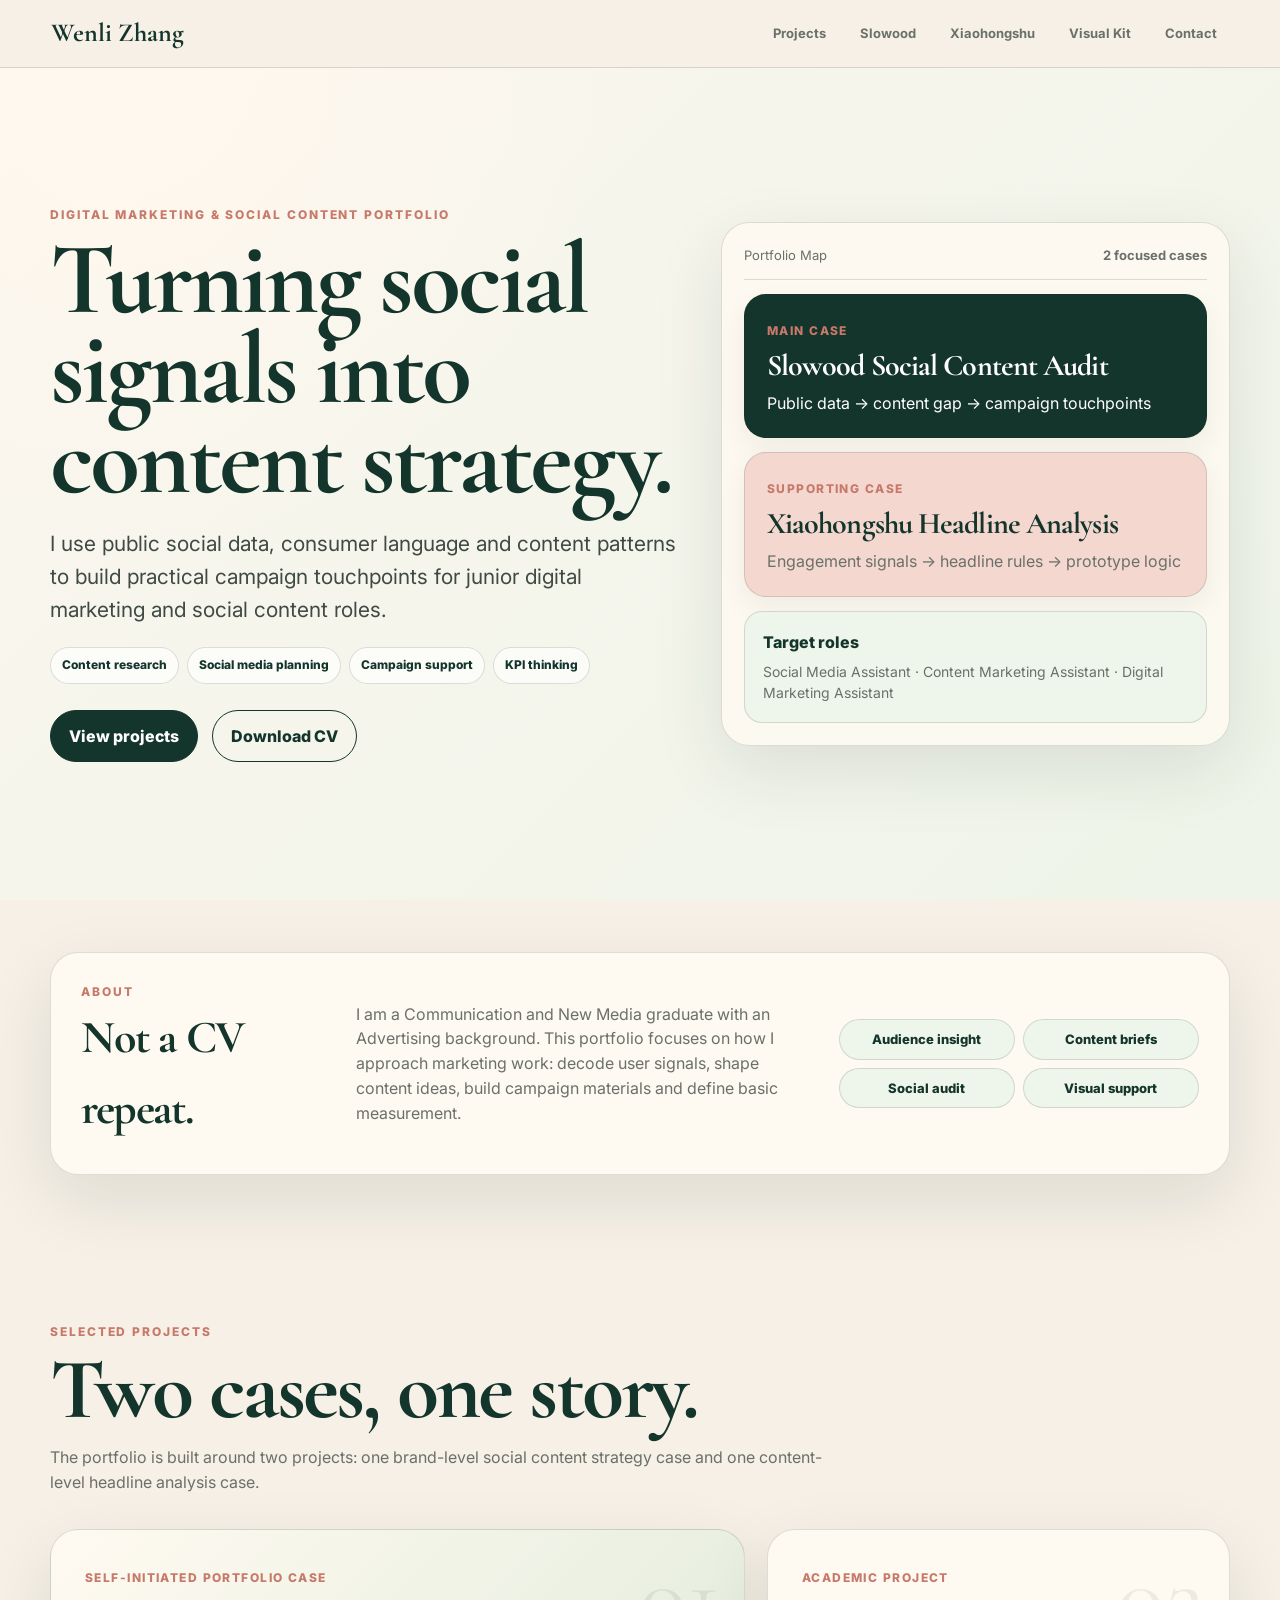
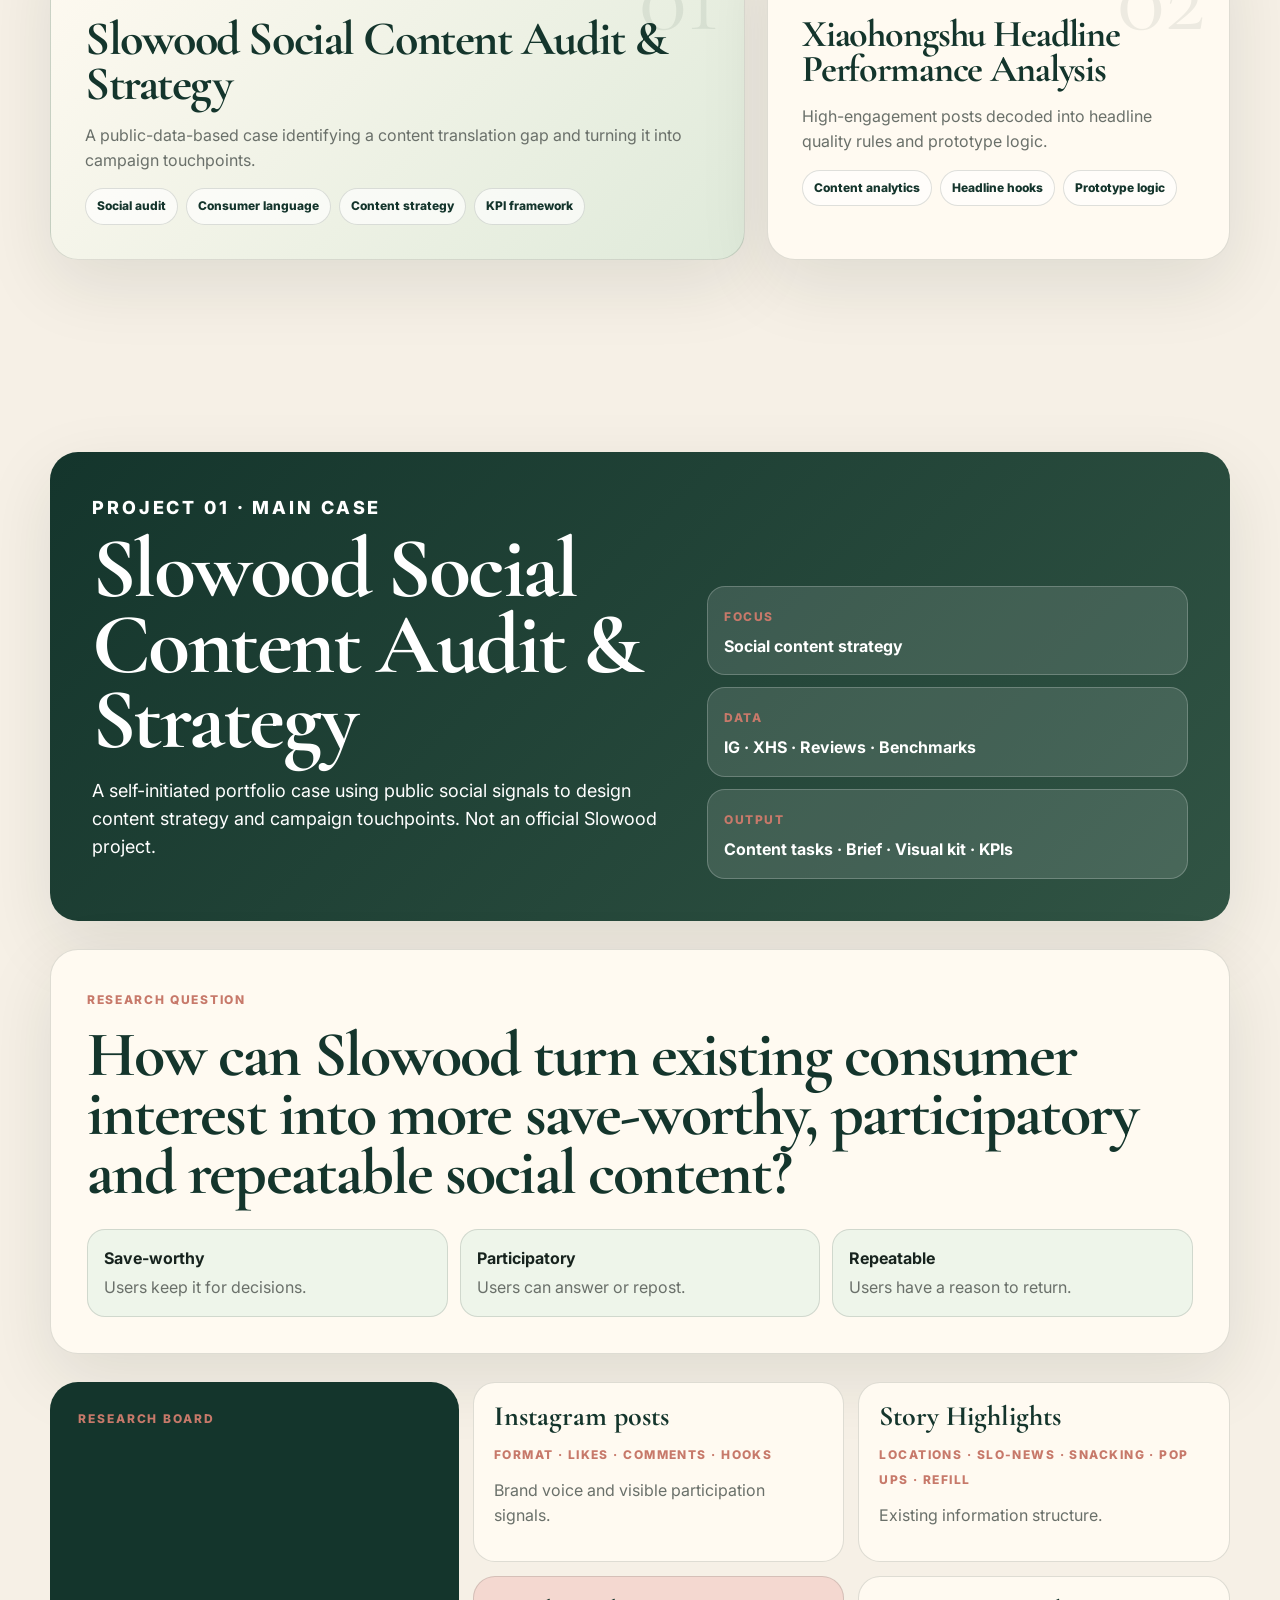
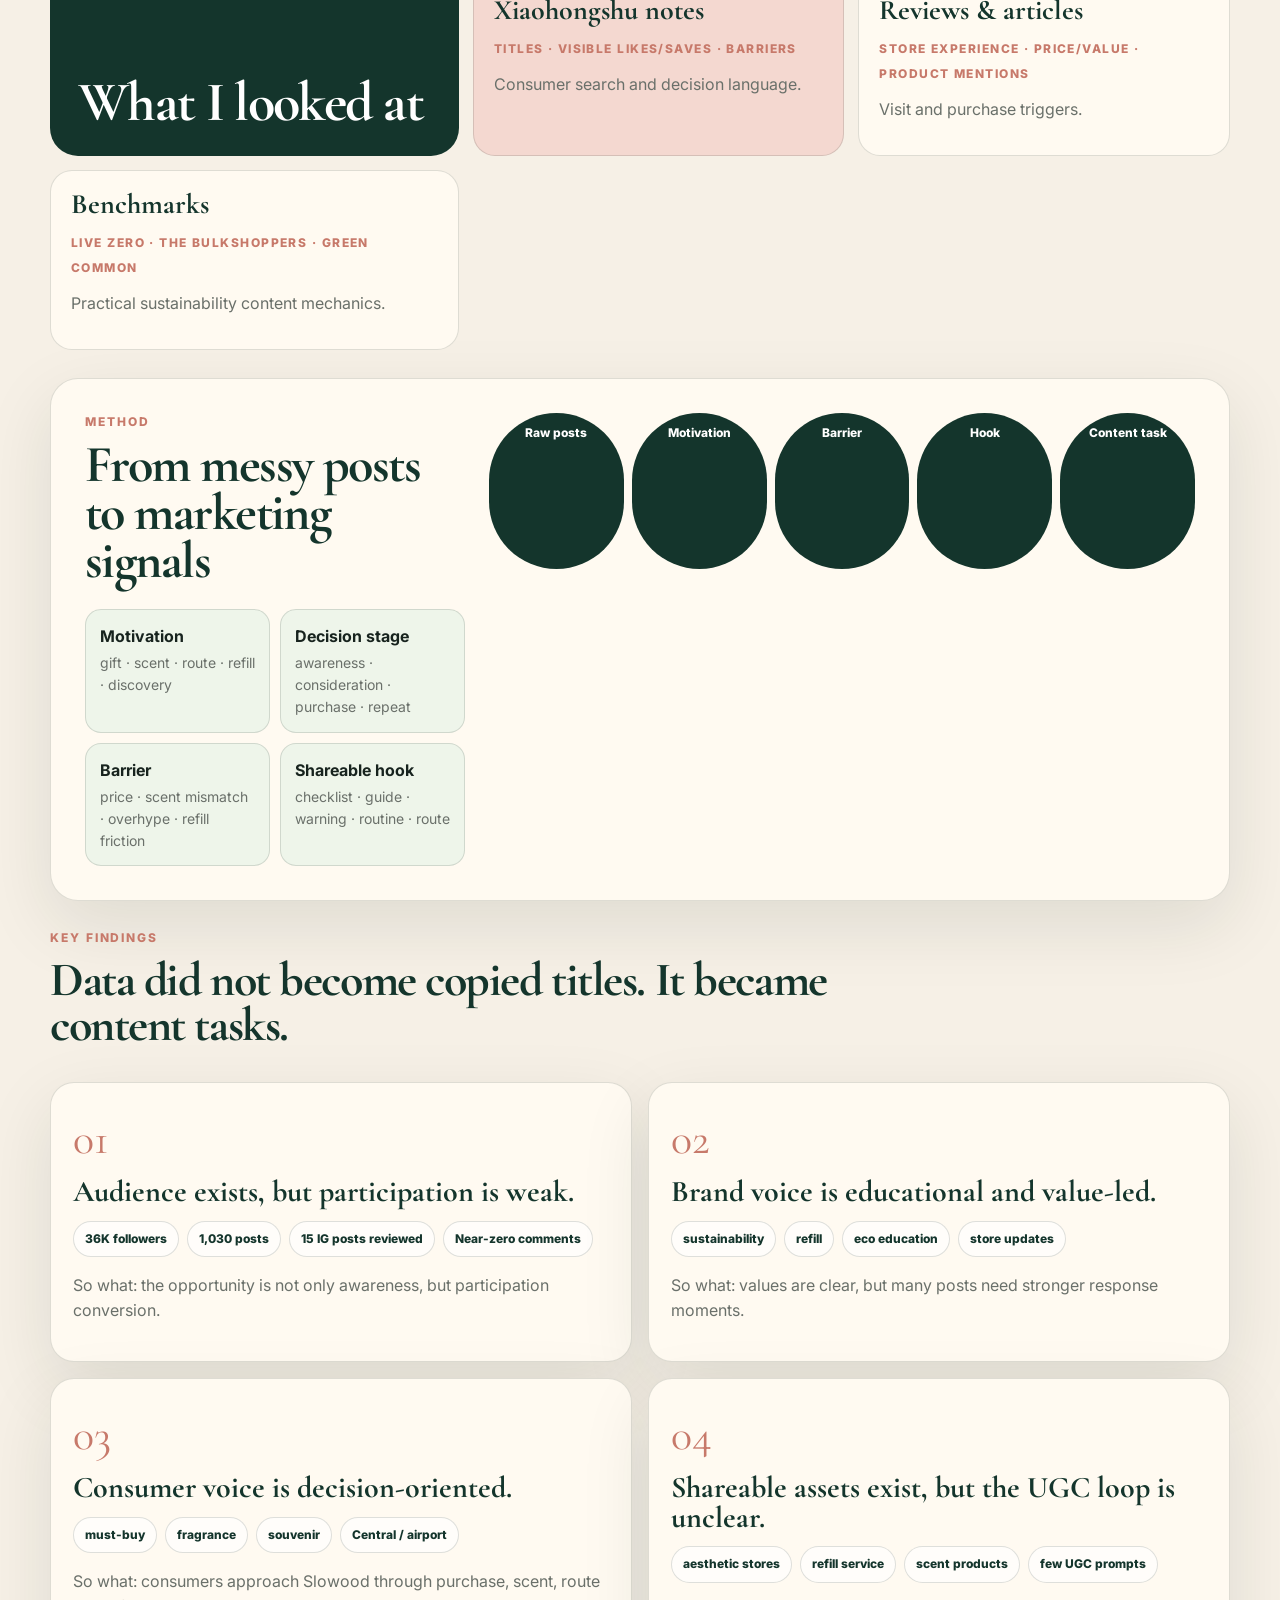
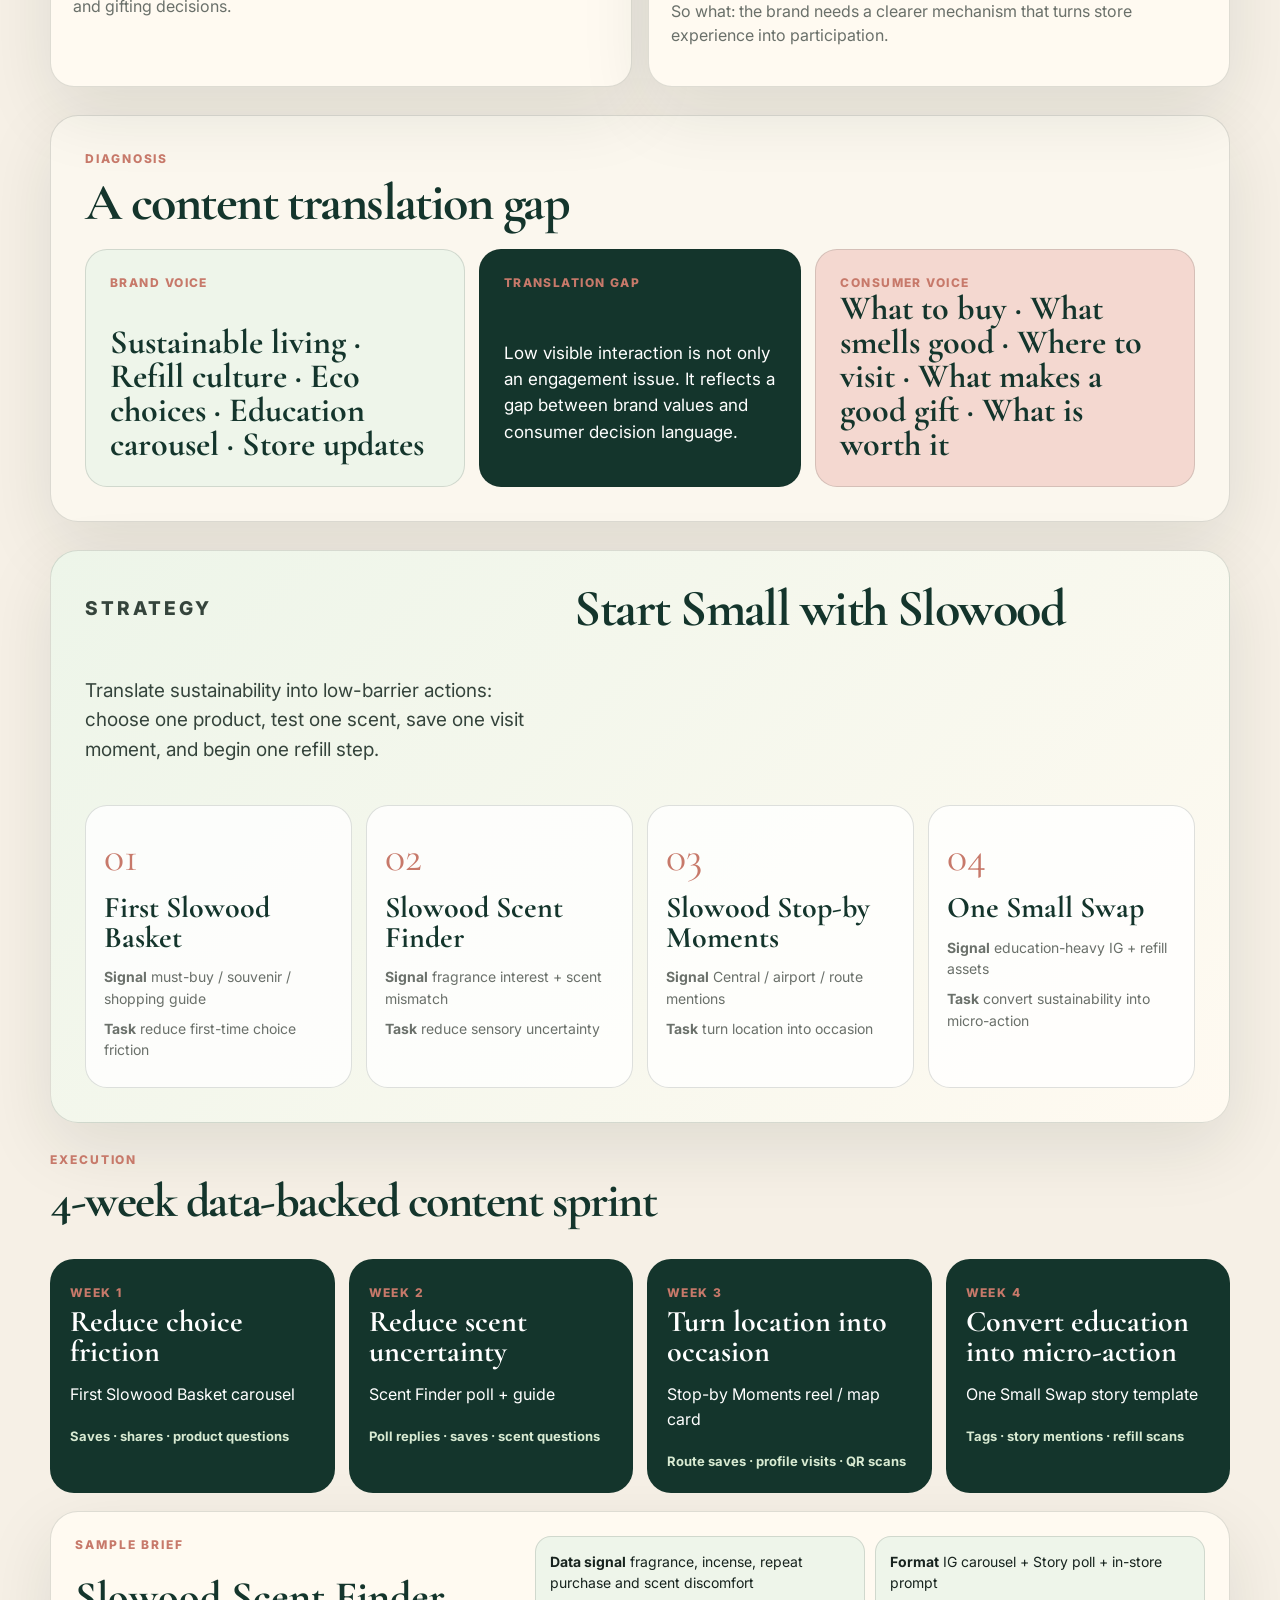
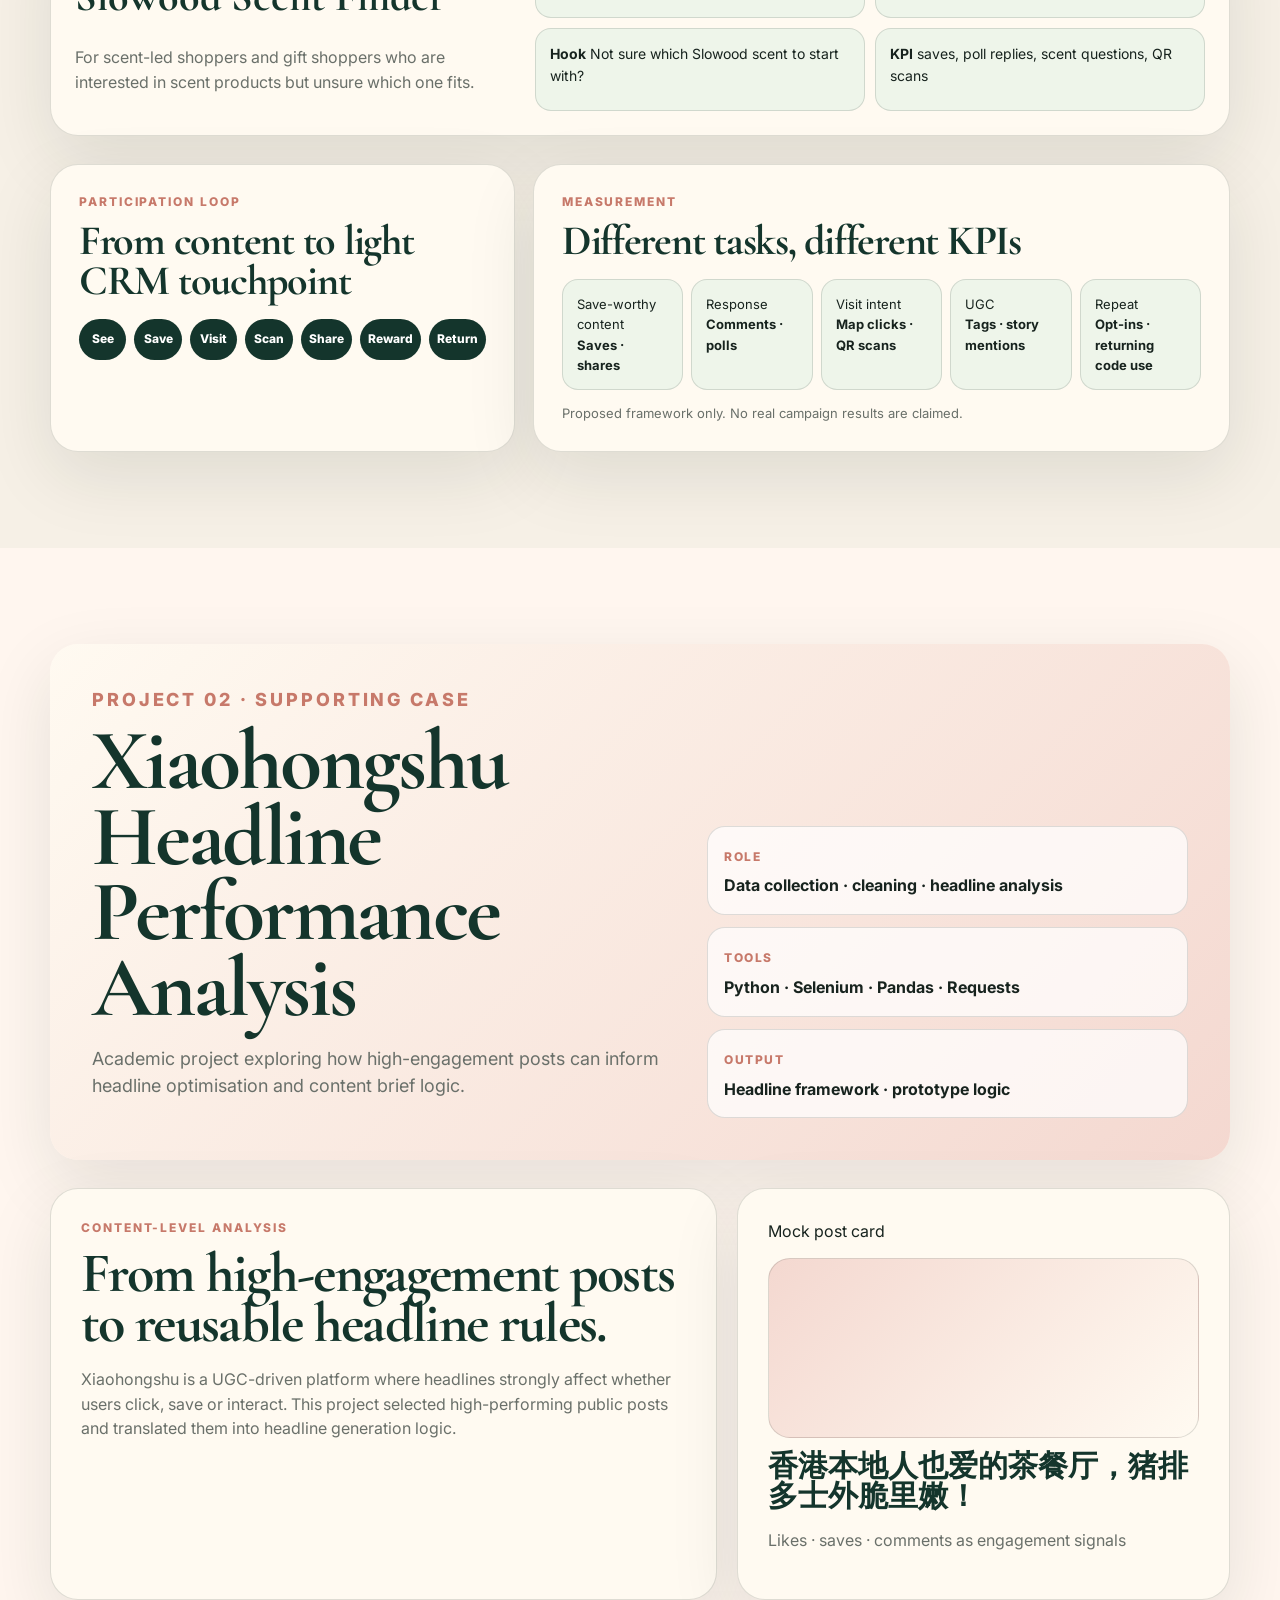
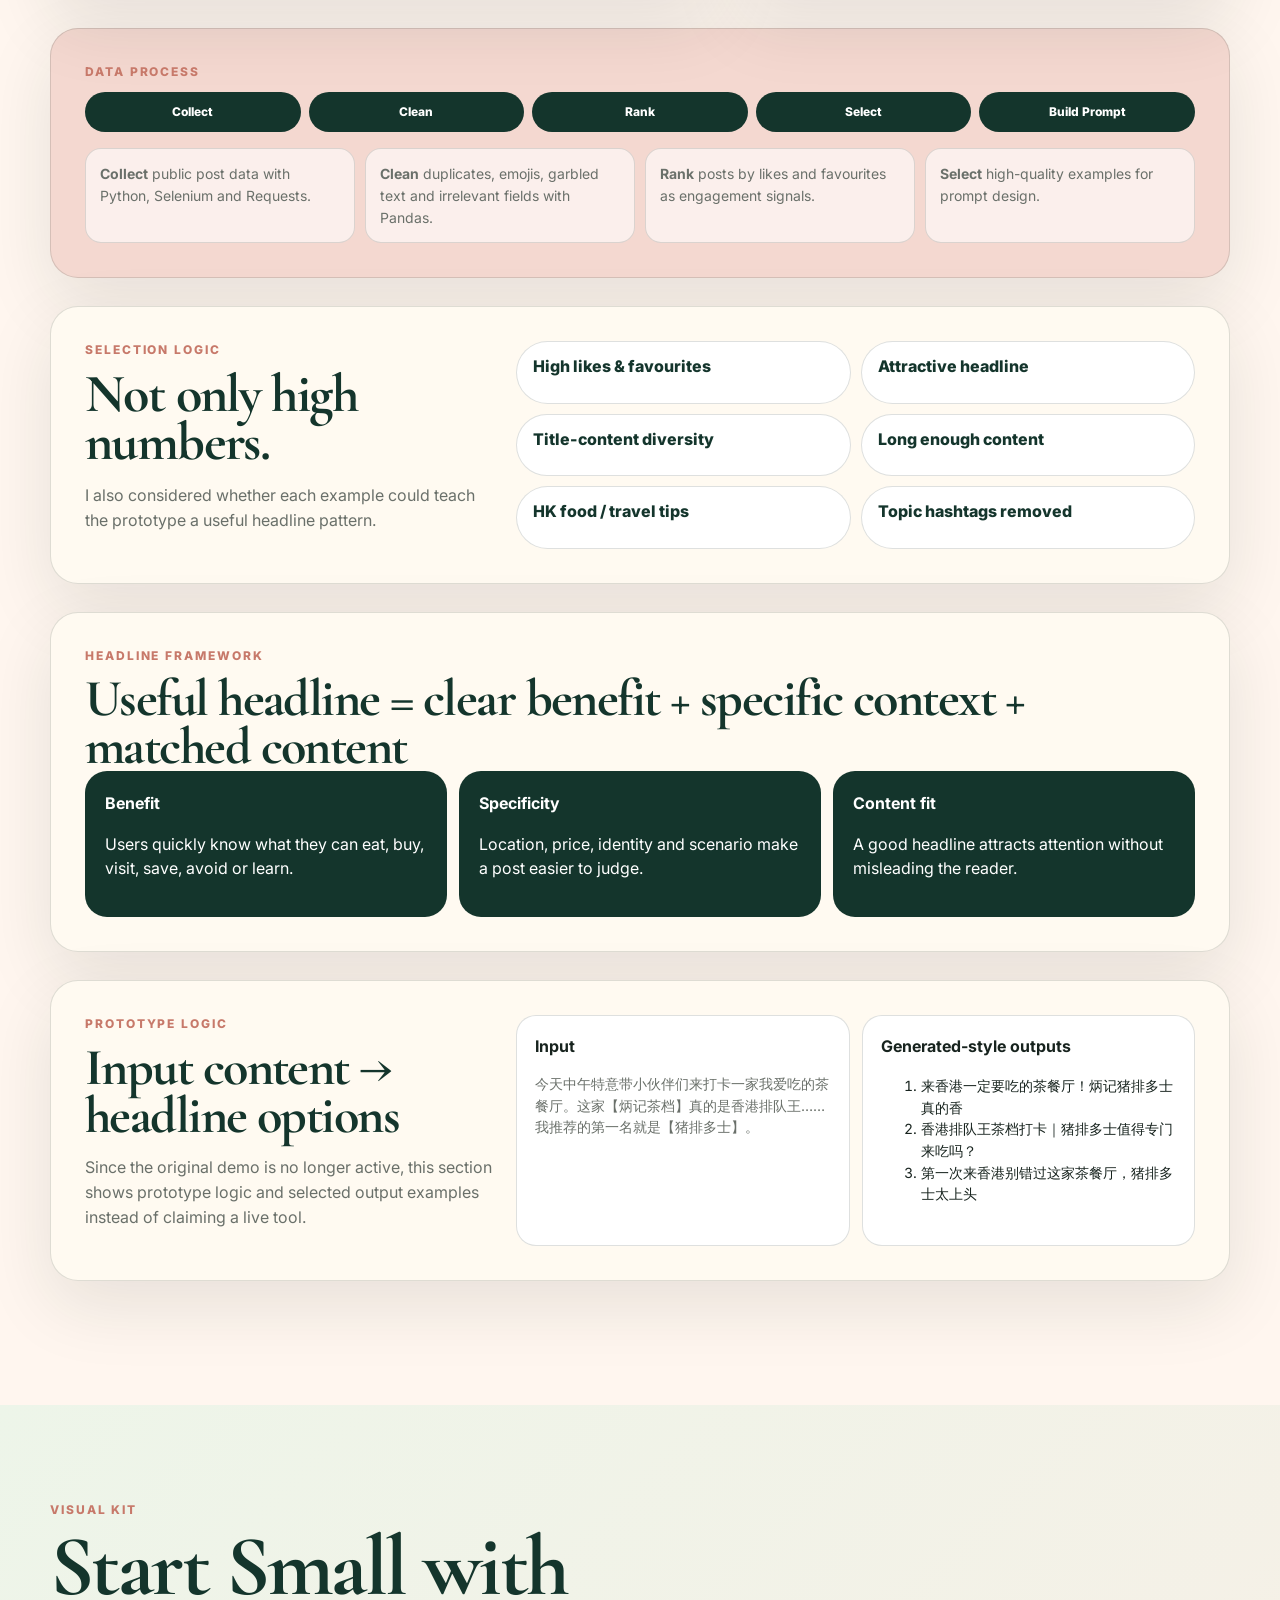
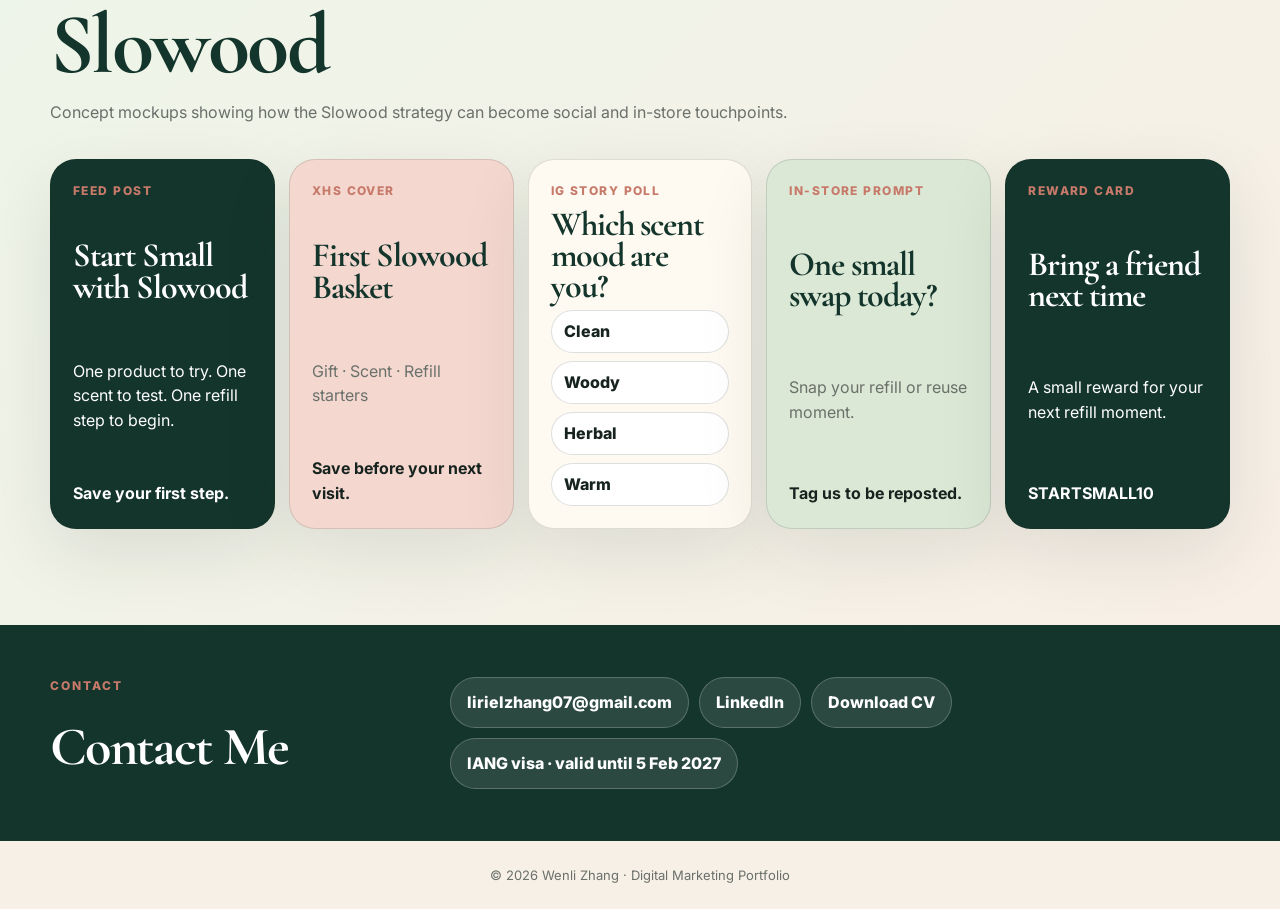
==== commit 4233c53f: "Add files via upload" ====
--- a/index.html
+++ b/index.html
@@ -3,539 +3,394 @@
 <head>
   <meta charset="utf-8" />
   <meta name="viewport" content="width=device-width, initial-scale=1" />
-  <title>Wenli Zhang | Digital Marketing & Social Content Portfolio</title>
-  <meta name="description" content="Portfolio for junior digital marketing and social content roles in Hong Kong. Social content audit, consumer insight, campaign touchpoints and KPI framework." />
-  <meta name="author" content="Wenli Zhang" />
-  <meta name="theme-color" content="#244437" />
-  <link rel="icon" href="data:image/svg+xml,%3Csvg xmlns='http://www.w3.org/2000/svg' viewBox='0 0 64 64'%3E%3Crect width='64' height='64' rx='12' fill='%23244437'/%3E%3Ctext x='32' y='40' font-size='22' text-anchor='middle' fill='%23fffaf1' font-family='Arial'%3EWZ%3C/text%3E%3C/svg%3E">
+  <title>Wenli Zhang | Digital Marketing Portfolio</title>
+  <meta name="description" content="Digital marketing and social content portfolio by Wenli Zhang. Social content audit, consumer insight, headline analysis and campaign visual kit." />
+  <meta name="theme-color" content="#14352c" />
   <link rel="preconnect" href="https://fonts.googleapis.com">
   <link rel="preconnect" href="https://fonts.gstatic.com" crossorigin>
-  <link href="https://fonts.googleapis.com/css2?family=Fraunces:opsz,wght@9..144,600;9..144,700&family=Inter:wght@400;500;600;700;800&display=swap" rel="stylesheet">
+  <link href="https://fonts.googleapis.com/css2?family=Cormorant+Garamond:wght@500;600;700&family=Inter:wght@400;500;600;700;800&display=swap" rel="stylesheet">
   <link rel="stylesheet" href="style.css" />
 </head>
 <body>
-  <a class="skip-link" href="#main">Skip to content</a>
-  <header class="site-header">
-    <a class="brand" href="#home" aria-label="Wenli Zhang portfolio home">
-      <strong>Wenli Zhang</strong>
-      <span>Digital Marketing Portfolio</span>
-    </a>
-    <nav class="nav" aria-label="Primary navigation">
-      <a href="#home">Home</a>
-      <a href="#about-me">About Me</a>
+  <header class="nav">
+    <a class="brand" href="#home">Wenli Zhang</a>
+    <nav class="nav-links" aria-label="Main navigation">
       <a href="#projects">Projects</a>
+      <a href="#slowood">Slowood</a>
+      <a href="#xiaohongshu">Xiaohongshu</a>
       <a href="#visual-kit">Visual Kit</a>
-      <a href="#contact-me">Contact Me</a>
+      <a href="#contact">Contact</a>
     </nav>
   </header>
 
-  <main id="main">
-    <section id="home" class="hero section-anchor">
-      <div class="page-shell hero-grid">
-        <div class="hero-copy">
-          <p class="eyebrow">01 / Home</p>
-          <h1>Wenli Zhang</h1>
-          <p class="hero-title">Digital Marketing & Social Content Portfolio</p>
-          <p class="hero-text">I turn <mark>social content signals</mark> into practical content ideas, campaign touchpoints and basic KPI frameworks.</p>
-          <div class="focus-chips" aria-label="Role focus">
-            <span>Content Research</span>
-            <span>Social Media Planning</span>
-            <span>Campaign Support</span>
-            <span>Basic Reporting</span>
+  <main>
+    <section id="home" class="hero section-pad">
+      <div class="container hero-grid">
+        <div class="hero-copy reveal">
+          <p class="kicker">Digital Marketing & Social Content Portfolio</p>
+          <h1>Turning social signals into content strategy.</h1>
+          <p class="hero-lede">I use public social data, consumer language and content patterns to build practical campaign touchpoints for junior digital marketing and social content roles.</p>
+          <div class="chip-row">
+            <span>Content research</span>
+            <span>Social media planning</span>
+            <span>Campaign support</span>
+            <span>KPI thinking</span>
           </div>
           <div class="hero-actions">
-            <a class="button primary" href="#projects">View Projects</a>
-            <a class="button secondary" href="assets/Wenli_Zhang_CV.pdf" download>Download CV</a>
-          </div>
-        </div>
-        <aside class="support-panel portfolio-index" aria-label="Portfolio focus">
-          <div class="panel-head">
-            <span>Portfolio Focus</span>
-            <p>Two projects showing research, content logic and execution planning.</p>
-          </div>
-          <div class="index-stack">
+            <a class="btn btn-dark" href="#projects">View projects</a>
+            <a class="btn btn-line" href="assets/Wenli_Zhang_CV.pdf" download>Download CV</a>
+          </div>
+        </div>
+        <div class="hero-board reveal">
+          <div class="board-top">
+            <span>Portfolio Map</span>
+            <strong>2 focused cases</strong>
+          </div>
+          <a class="index-card primary-card" href="#slowood">
+            <small>Main case</small>
+            <h2>Slowood Social Content Audit</h2>
+            <p>Public data → content gap → campaign touchpoints</p>
+          </a>
+          <a class="index-card coral-card" href="#xiaohongshu">
+            <small>Supporting case</small>
+            <h2>Xiaohongshu Headline Analysis</h2>
+            <p>Engagement signals → headline rules → prototype logic</p>
+          </a>
+          <div class="role-strip">
+            <span>Target roles</span>
+            <p>Social Media Assistant · Content Marketing Assistant · Digital Marketing Assistant</p>
+          </div>
+        </div>
+      </div>
+    </section>
+
+    <section class="mini-about section-pad-sm">
+      <div class="container about-strip reveal">
+        <div>
+          <p class="kicker">About</p>
+          <h2>Not a CV repeat.</h2>
+        </div>
+        <p>I am a Communication and New Media graduate with an Advertising background. This portfolio focuses on how I approach marketing work: decode user signals, shape content ideas, build campaign materials and define basic measurement.</p>
+        <div class="mini-skills">
+          <span>Audience insight</span>
+          <span>Content briefs</span>
+          <span>Social audit</span>
+          <span>Visual support</span>
+        </div>
+      </div>
+    </section>
+
+    <section id="projects" class="section-pad projects-section">
+      <div class="container">
+        <div class="section-heading reveal">
+          <p class="kicker">Selected Projects</p>
+          <h2>Two cases, one story.</h2>
+          <p>The portfolio is built around two projects: one brand-level social content strategy case and one content-level headline analysis case.</p>
+        </div>
+        <div class="project-grid">
+          <a class="project-tile large reveal" href="#slowood">
+            <div class="tile-number">01</div>
+            <span>Self-initiated portfolio case</span>
+            <h3>Slowood Social Content Audit & Strategy</h3>
+            <p>A public-data-based case identifying a content translation gap and turning it into campaign touchpoints.</p>
+            <div class="tile-tags"><em>Social audit</em><em>Consumer language</em><em>Content strategy</em><em>KPI framework</em></div>
+          </a>
+          <a class="project-tile reveal" href="#xiaohongshu">
+            <div class="tile-number">02</div>
+            <span>Academic project</span>
+            <h3>Xiaohongshu Headline Performance Analysis</h3>
+            <p>High-engagement posts decoded into headline quality rules and prototype logic.</p>
+            <div class="tile-tags"><em>Content analytics</em><em>Headline hooks</em><em>Prototype logic</em></div>
+          </a>
+        </div>
+      </div>
+    </section>
+
+    <section id="slowood" class="case-shell section-pad">
+      <div class="container">
+        <div class="case-hero slowood-hero reveal">
+          <div>
+            <p class="kicker">Project 01 · Main case</p>
+            <h2>Slowood Social Content Audit & Strategy</h2>
+            <p>A self-initiated portfolio case using public social signals to design content strategy and campaign touchpoints. Not an official Slowood project.</p>
+          </div>
+          <div class="case-facts">
+            <div><span>Focus</span><strong>Social content strategy</strong></div>
+            <div><span>Data</span><strong>IG · XHS · Reviews · Benchmarks</strong></div>
+            <div><span>Output</span><strong>Content tasks · Brief · Visual kit · KPIs</strong></div>
+          </div>
+        </div>
+
+        <div class="big-question reveal">
+          <span>Research question</span>
+          <h3>How can Slowood turn existing consumer interest into more save-worthy, participatory and repeatable social content?</h3>
+          <div class="question-mini">
+            <div><strong>Save-worthy</strong><p>Users keep it for decisions.</p></div>
+            <div><strong>Participatory</strong><p>Users can answer or repost.</p></div>
+            <div><strong>Repeatable</strong><p>Users have a reason to return.</p></div>
+          </div>
+        </div>
+
+        <div class="evidence-wall reveal">
+          <div class="wall-title">
+            <p class="kicker">Research board</p>
+            <h3>What I looked at</h3>
+          </div>
+          <div class="source-card"><b>Instagram posts</b><span>Format · likes · comments · hooks</span><p>Brand voice and visible participation signals.</p></div>
+          <div class="source-card"><b>Story Highlights</b><span>Locations · Slo-news · Snacking · Pop Ups · Refill</span><p>Existing information structure.</p></div>
+          <div class="source-card coral"><b>Xiaohongshu notes</b><span>Titles · visible likes/saves · barriers</span><p>Consumer search and decision language.</p></div>
+          <div class="source-card"><b>Reviews & articles</b><span>Store experience · price/value · product mentions</span><p>Visit and purchase triggers.</p></div>
+          <div class="source-card"><b>Benchmarks</b><span>Live Zero · The Bulkshoppers · Green Common</span><p>Practical sustainability content mechanics.</p></div>
+        </div>
+
+        <div class="method-panel reveal">
+          <div>
+            <p class="kicker">Method</p>
+            <h3>From messy posts to marketing signals</h3>
+          </div>
+          <div class="signal-flow">
+            <span>Raw posts</span>
+            <span>Motivation</span>
+            <span>Barrier</span>
+            <span>Hook</span>
+            <span>Content task</span>
+          </div>
+          <div class="coding-grid">
+            <div><b>Motivation</b><p>gift · scent · route · refill · discovery</p></div>
+            <div><b>Decision stage</b><p>awareness · consideration · purchase · repeat</p></div>
+            <div><b>Barrier</b><p>price · scent mismatch · overhype · refill friction</p></div>
+            <div><b>Shareable hook</b><p>checklist · guide · warning · routine · route</p></div>
+          </div>
+        </div>
+
+        <div class="findings-section reveal">
+          <div class="section-heading compact">
+            <p class="kicker">Key findings</p>
+            <h3>Data did not become copied titles. It became content tasks.</h3>
+          </div>
+          <div class="findings-grid">
             <article>
-              <span>Main Case</span>
-              <h2>Slowood Social Content Audit & Strategy</h2>
-              <p>Public social signals → content tasks → campaign touchpoints</p>
+              <span>01</span>
+              <h4>Audience exists, but participation is weak.</h4>
+              <div class="mini-metrics"><em>36K followers</em><em>1,030 posts</em><em>15 IG posts reviewed</em><em>Near-zero comments</em></div>
+              <p>So what: the opportunity is not only awareness, but participation conversion.</p>
             </article>
             <article>
-              <span>Supporting Case</span>
-              <h2>Xiaohongshu Headline Performance Analysis</h2>
-              <p>High-engagement headlines → content rules → prototype logic</p>
+              <span>02</span>
+              <h4>Brand voice is educational and value-led.</h4>
+              <div class="mini-metrics"><em>sustainability</em><em>refill</em><em>eco education</em><em>store updates</em></div>
+              <p>So what: values are clear, but many posts need stronger response moments.</p>
             </article>
             <article>
-              <span>Target Roles</span>
-              <h2>Social Media · Content Marketing · Digital Marketing</h2>
-              <p>Assistant-level roles in Hong Kong</p>
+              <span>03</span>
+              <h4>Consumer voice is decision-oriented.</h4>
+              <div class="mini-metrics"><em>must-buy</em><em>fragrance</em><em>souvenir</em><em>Central / airport</em></div>
+              <p>So what: consumers approach Slowood through purchase, scent, route and gifting decisions.</p>
             </article>
-          </div>
-        </aside>
-      </div>
-    </section>
-
-    <section id="about-me" class="section section-anchor about-section">
-      <div class="page-shell">
-        <div class="about-grid">
-          <div class="section-head">
-            <p class="eyebrow">02 / About Me</p>
-            <h2>About Me</h2>
-            <p>I am a Communication and New Media graduate from City University of Hong Kong, with an Advertising background from Lanzhou University. I am building my career toward junior digital marketing, social media and content marketing roles in Hong Kong.</p>
-            <p>I enjoy the part of marketing where messy user signals become clear content ideas: what people search, save, question, avoid and share.</p>
-          </div>
-          <div>
-            <div class="skill-grid about-skills">
-              <article class="skill-card">
-                <h3>Content & Social</h3>
-                <ul>
-                  <li>Social content research</li>
-                  <li>Topic planning</li>
-                  <li>Content briefs</li>
-                  <li>Social media calendar</li>
-                </ul>
-              </article>
-              <article class="skill-card">
-                <h3>Marketing Support</h3>
-                <ul>
-                  <li>Campaign touchpoints</li>
-                  <li>Market / competitor research</li>
-                  <li>CTA and message planning</li>
-                  <li>Visual material support</li>
-                </ul>
-              </article>
-              <article class="skill-card">
-                <h3>Data & Tools</h3>
-                <ul>
-                  <li>Excel / Google Sheets</li>
-                  <li>Engagement analysis</li>
-                  <li>Python / Pandas basics</li>
-                  <li>GA4 / SEO / SQL basics</li>
-                </ul>
-              </article>
-            </div>
-            <p class="language-line">Mandarin Native · English IELTS 6.5 · Cantonese Basic · IANG visa</p>
-          </div>
-        </div>
-      </div>
-    </section>
-
-    <section id="projects" class="section section-anchor">
-      <div class="page-shell">
-        <div class="section-head">
-          <p class="eyebrow">03 / Projects</p>
-          <h2>Projects</h2>
-          <p>Selected work showing how I use public social signals, consumer language and content logic to support digital marketing work.</p>
-        </div>
-
-        <div class="project-cards">
-          <a class="project-card hero-case" href="#slowood-case">
-            <span class="case-label">Project 01 · Self-initiated Portfolio Case</span>
-            <h3>Slowood Social Content Audit & Strategy</h3>
-            <p>Using public social signals to identify content gaps and design campaign touchpoints.</p>
-            <div class="tag-row"><span>Social audit</span><span>Consumer insight</span><span>Content strategy</span><span>KPI framework</span></div>
-            <strong class="card-cta">Open case</strong>
-          </a>
-          <a class="project-card" href="#xiaohongshu-case">
-            <span class="case-label">Project 02 · Academic Project</span>
-            <h3>Xiaohongshu Headline Performance Analysis</h3>
-            <p>Exploring how high-engagement posts can inform headline optimisation and content brief logic.</p>
-            <div class="tag-row"><span>Content analytics</span><span>Headline framework</span><span>Prototype logic</span></div>
-            <strong class="card-cta">Open case</strong>
-          </a>
-        </div>
-
-        <article id="slowood-case" class="case section-anchor">
-          <div class="case-header slowood-header">
-            <p class="case-label">Project 01 · Self-initiated Portfolio Case</p>
-            <h2>Slowood Social Content Audit & Strategy</h2>
-            <p class="case-subtitle">A public-data-based portfolio case using social content audit, consumer-language coding and campaign touchpoint planning.</p>
-            <div class="tag-row"><span>Public data audit</span><span>Social content strategy</span><span>Campaign support</span><span>Measurement framework</span></div>
-            <p class="case-note">This is a self-initiated portfolio case based on public data and observations. It is not an official Slowood project, and no real campaign results are claimed.</p>
-            <div class="case-actions">
-              <a class="button secondary" href="assets/slowood_social_research_pack.xlsx" download>Download Research Pack</a>
-            </div>
-          </div>
-
-          <section class="case-section snapshot-section">
-            <p class="eyebrow">Case snapshot</p>
-            <div class="snapshot-grid">
-              <article><span>Brand</span><strong>Slowood HK</strong></article>
-              <article><span>Project type</span><strong>Self-initiated portfolio case</strong></article>
-              <article><span>Focus</span><strong>Social content strategy</strong></article>
-              <article><span>Data reviewed</span><strong>IG posts · Highlights · XHS notes · reviews · benchmarks</strong></article>
-              <article><span>Outputs</span><strong>Content tasks · 4-week sprint · brief · visual touchpoints · KPI framework</strong></article>
-            </div>
-          </section>
-
-          <section class="case-section two-col">
+            <article>
+              <span>04</span>
+              <h4>Shareable assets exist, but the UGC loop is unclear.</h4>
+              <div class="mini-metrics"><em>aesthetic stores</em><em>refill service</em><em>scent products</em><em>few UGC prompts</em></div>
+              <p>So what: the brand needs a clearer mechanism that turns store experience into participation.</p>
+            </article>
+          </div>
+        </div>
+
+        <div class="diagnosis-board reveal">
+          <p class="kicker">Diagnosis</p>
+          <h3>A content translation gap</h3>
+          <div class="voice-board">
+            <div class="voice-block brand-voice">
+              <span>Brand Voice</span>
+              <b>Sustainable living · Refill culture · Eco choices · Education carousel · Store updates</b>
+            </div>
+            <div class="gap-block">
+              <span>Translation Gap</span>
+              <p>Low visible interaction is not only an engagement issue. It reflects a gap between brand values and consumer decision language.</p>
+            </div>
+            <div class="voice-block consumer-voice">
+              <span>Consumer Voice</span>
+              <b>What to buy · What smells good · Where to visit · What makes a good gift · What is worth it</b>
+            </div>
+          </div>
+        </div>
+
+        <div class="strategy-section reveal">
+          <div class="strategy-title">
+            <p class="kicker">Strategy</p>
+            <h3>Start Small with Slowood</h3>
+            <p>Translate sustainability into low-barrier actions: choose one product, test one scent, save one visit moment, and begin one refill step.</p>
+          </div>
+          <div class="task-cards">
+            <article><small>01</small><h4>First Slowood Basket</h4><p><b>Signal</b> must-buy / souvenir / shopping guide</p><p><b>Task</b> reduce first-time choice friction</p></article>
+            <article><small>02</small><h4>Slowood Scent Finder</h4><p><b>Signal</b> fragrance interest + scent mismatch</p><p><b>Task</b> reduce sensory uncertainty</p></article>
+            <article><small>03</small><h4>Slowood Stop-by Moments</h4><p><b>Signal</b> Central / airport / route mentions</p><p><b>Task</b> turn location into occasion</p></article>
+            <article><small>04</small><h4>One Small Swap</h4><p><b>Signal</b> education-heavy IG + refill assets</p><p><b>Task</b> convert sustainability into micro-action</p></article>
+          </div>
+        </div>
+
+        <div class="sprint-section reveal">
+          <div class="section-heading compact">
+            <p class="kicker">Execution</p>
+            <h3>4-week data-backed content sprint</h3>
+          </div>
+          <div class="sprint-board">
+            <article><span>Week 1</span><h4>Reduce choice friction</h4><p>First Slowood Basket carousel</p><b>Saves · shares · product questions</b></article>
+            <article><span>Week 2</span><h4>Reduce scent uncertainty</h4><p>Scent Finder poll + guide</p><b>Poll replies · saves · scent questions</b></article>
+            <article><span>Week 3</span><h4>Turn location into occasion</h4><p>Stop-by Moments reel / map card</p><b>Route saves · profile visits · QR scans</b></article>
+            <article><span>Week 4</span><h4>Convert education into micro-action</h4><p>One Small Swap story template</p><b>Tags · story mentions · refill scans</b></article>
+          </div>
+          <div class="brief-board">
             <div>
-              <p class="eyebrow">Why this case</p>
-              <h3>From existing interest to visible participation</h3>
-              <p>Slowood has clear brand assets: a sustainable lifestyle positioning, multiple store touchpoints, refill services, aesthetic retail spaces and a recognisable product mix. This makes it a useful case to explore how social content can turn existing consumer interest into saves, responses, store actions and repeat participation.</p>
-            </div>
-            <div class="research-question">
-              <span>Research Question</span>
-              <p>How can Slowood turn existing consumer interest into more save-worthy, participatory and repeatable social content?</p>
-            </div>
-          </section>
-
-          <section class="case-section">
-            <p class="eyebrow">Research question</p>
-            <h3>The question I started with</h3>
-            <div class="question-cards">
-              <article><h4>Save-worthy</h4><p>Content users want to keep for purchase or visit decisions.</p></article>
-              <article><h4>Participatory</h4><p>Prompts users can answer, repost or tag with low effort.</p></article>
-              <article><h4>Repeatable</h4><p>A loop that brings users back after the first visit.</p></article>
-            </div>
-          </section>
-
-          <section class="case-section">
-            <p class="eyebrow">Data sources & method</p>
-            <h3>What I looked at</h3>
-            <div class="source-board">
-              <article><span>Instagram Posts</span><h4>Post format · likes · comments · caption hooks</h4><p>Understand brand voice and visible participation signals.</p></article>
-              <article><span>Story Highlights</span><h4>Locations · Slo-news · Snacking · Pop Ups · Refill</h4><p>Understand existing information structure.</p></article>
-              <article><span>Xiaohongshu Notes</span><h4>Titles · visible likes/saves · motivation · barriers</h4><p>Identify consumer search and decision language.</p></article>
-              <article><span>Reviews & Articles</span><h4>Store experience · product mentions · price/value comments</h4><p>Understand visit and purchase triggers.</p></article>
-              <article><span>Benchmarks</span><h4>Live Zero · The Bulkshoppers · Green Common references</h4><p>Identify practical content mechanics for sustainable lifestyle brands.</p></article>
-            </div>
-          </section>
-
-          <section class="case-section method-section">
-            <p class="eyebrow">Coding method</p>
-            <h3>How I turned messy data into marketing signals</h3>
-            <div class="method-flow">
-              <span>Raw posts</span><span>Code motivation</span><span>Identify barriers</span><span>Group hooks</span><span>Translate into tasks</span>
-            </div>
-            <div class="coding-board">
-              <article><h4>Motivation</h4><p>Must-buy, souvenir, hidden gem, fragrance, refill</p><span>Why users care</span></article>
-              <article><h4>Decision stage</h4><p>Visit planning, product comparison, purchase, repeat</p><span>Where users are in the journey</span></article>
-              <article><h4>Barrier</h4><p>Price, scent mismatch, overhype, refill friction</p><span>What stops action</span></article>
-              <article><h4>Shareable hook</h4><p>Checklist, guide, warning, routine, route</p><span>What makes content saveable</span></article>
-              <article><h4>Brand opportunity</h4><p>Guide, UGC prompt, expectation-setting, routine</p><span>What the brand can do next</span></article>
-            </div>
-          </section>
-
-          <section class="case-section">
-            <p class="eyebrow">Key findings</p>
-            <h3>Four findings shaped the strategy</h3>
-            <div class="finding-grid">
-              <article>
-                <span>Finding 01</span>
-                <h4>Audience exists, but visible participation is weak.</h4>
-                <div class="evidence-chips"><em>36K followers</em><em>1,030 posts</em><em>15 IG posts reviewed</em><em>Near-zero comments</em></div>
-                <p><strong>Evidence:</strong> Slowood has 36K IG followers and 1,030 posts. In the reviewed 15-post sample, visible comments were mostly near zero.</p>
-                <p><strong>So what:</strong> The opportunity is not only awareness growth, but participation conversion.</p>
-              </article>
-              <article>
-                <span>Finding 02</span>
-                <h4>Brand voice is educational and value-led.</h4>
-                <div class="evidence-chips"><em>Sustainability</em><em>Refill</em><em>Eco education</em><em>Store updates</em></div>
-                <p><strong>Evidence:</strong> Brand content leans toward sustainability, refill, education and product/service information.</p>
-                <p><strong>So what:</strong> The content communicates values clearly, but needs stronger action and response prompts.</p>
-              </article>
-              <article>
-                <span>Finding 03</span>
-                <h4>Consumer voice is concrete and decision-oriented.</h4>
-                <div class="evidence-chips"><em>Must-buy</em><em>Fragrance</em><em>Souvenir</em><em>Central / airport</em></div>
-                <p><strong>Evidence:</strong> XHS and review signals include must-buy, fragrance, souvenir, Central / airport, price and avoid-buying hooks.</p>
-                <p><strong>So what:</strong> Consumers often approach Slowood through purchase, visit, scent and gifting decisions.</p>
-              </article>
-              <article>
-                <span>Finding 04</span>
-                <h4>Offline assets are shareable, but the UGC loop is not clear.</h4>
-                <div class="evidence-chips"><em>Aesthetic stores</em><em>Refill service</em><em>Scent products</em><em>Few UGC prompts</em></div>
-                <p><strong>Evidence:</strong> Stores, refill, scent products and gift scenarios are naturally shareable, while Highlights are mainly informational.</p>
-                <p><strong>So what:</strong> Slowood needs a clearer mechanism that turns store experience into user participation.</p>
-              </article>
-            </div>
-          </section>
-
-          <section class="case-section voice-map">
-            <p class="eyebrow">Diagnosis</p>
-            <h3>A content translation gap</h3>
-            <div class="voice-columns">
-              <div class="voice-card brand-voice">
-                <h4>Brand Voice</h4>
-                <ul>
-                  <li>Sustainable living</li>
-                  <li>Refill culture</li>
-                  <li>Eco choices</li>
-                  <li>Education carousel</li>
-                  <li>Product / service updates</li>
-                </ul>
-              </div>
-              <div class="translation-gap">
-                <span>Translation Gap</span>
-                <p>Low visible interaction is not only an engagement issue. It reflects a gap between brand values and consumer decision language.</p>
-              </div>
-              <div class="voice-card consumer-voice">
-                <h4>Consumer Voice</h4>
-                <ul>
-                  <li>Must-buy / gift ideas</li>
-                  <li>Fragrance / incense</li>
-                  <li>Central / airport visit</li>
-                  <li>Price / value judgement</li>
-                  <li>Avoid-buying review</li>
-                </ul>
-              </div>
-            </div>
-            <p class="diagnosis-line">The opportunity is to translate Slowood’s sustainable lifestyle positioning into content that is easier to save, answer, share and repeat.</p>
-          </section>
-
-          <section class="case-section">
-            <p class="eyebrow">Audience segments</p>
-            <h3>Two priority audiences for junior social content planning</h3>
-            <div class="segment-grid">
-              <article>
-                <span>Segment A</span>
-                <h4>First-time visitors & gift shoppers</h4>
-                <p><strong>Motivation:</strong> They want to know where to go, what to buy, what is gift-safe and what is worth saving before a Hong Kong trip or store visit.</p>
-                <p><strong>Triggers:</strong> must-buy, souvenir, hidden gem, airport, Central, price/value.</p>
-                <p><strong>Content need:</strong> starter baskets, gift-safe picks, stop-by moments, expectation-setting guides.</p>
-              </article>
-              <article>
-                <span>Segment B</span>
-                <h4>Local lifestyle & scent/refill regulars</h4>
-                <p><strong>Motivation:</strong> They are attracted by fragrance, incense, home routine, refill and Slowood’s lifestyle tone.</p>
-                <p><strong>Triggers:</strong> scent mood, routine, refill first step, reuse, repeat purchase.</p>
-                <p><strong>Content need:</strong> scent finder, first refill guide, one small swap, UGC story template.</p>
-              </article>
-            </div>
-          </section>
-
-          <section class="case-section strategy-panel">
-            <p class="eyebrow">Strategy</p>
-            <h3>Start Small with Slowood</h3>
-            <p class="strategy-statement">The strategy reframes Slowood’s sustainable lifestyle positioning into low-barrier actions: choose one product, test one scent, save one visit moment, and begin one refill step.</p>
-            <div class="task-grid">
-              <article><span>01</span><h4>First Slowood Basket</h4><p><strong>Data signal:</strong> must-buy / souvenir / shopping guide.</p><p><strong>Role:</strong> Reduce first-time choice friction.</p></article>
-              <article><span>02</span><h4>Slowood Scent Finder</h4><p><strong>Data signal:</strong> fragrance interest + scent mismatch barriers.</p><p><strong>Role:</strong> Reduce sensory uncertainty.</p></article>
-              <article><span>03</span><h4>Slowood Stop-by Moments</h4><p><strong>Data signal:</strong> Central / airport / route-based visit signals.</p><p><strong>Role:</strong> Turn location into occasion.</p></article>
-              <article><span>04</span><h4>One Small Swap</h4><p><strong>Data signal:</strong> education-heavy content + refill assets.</p><p><strong>Role:</strong> Convert sustainability into micro-action.</p></article>
-            </div>
-          </section>
-
-          <section class="case-section">
-            <p class="eyebrow">From data signal to marketing action</p>
-            <h3>How data shaped execution</h3>
-            <div class="table-wrap">
-              <table>
-                <thead><tr><th>Data signal</th><th>What it means</th><th>Content task</th><th>Execution idea</th><th>KPI</th></tr></thead>
-                <tbody>
-                  <tr><td>XHS notes mention must-buy, souvenir and shopping guides</td><td>Users need purchase decision support</td><td>Reduce first-time choice friction</td><td>First Slowood Basket series</td><td>Saves, shares, product questions</td></tr>
-                  <tr><td>Scent appears in both positive and negative notes</td><td>Scent drives interest but also mismatch risk</td><td>Reduce sensory uncertainty</td><td>Slowood Scent Finder</td><td>Poll replies, scent questions, saves</td></tr>
-                  <tr><td>Airport / Central / route hooks appear</td><td>Slowood is part of location-based shopping journeys</td><td>Turn location into occasion</td><td>Stop-by Moments</td><td>Route saves, profile visits, QR scans</td></tr>
-                  <tr><td>Negative / anti-hype notes exist</td><td>Users need clearer purchase expectations</td><td>Expectation-setting content</td><td>Gift-safe vs personal-taste guide</td><td>Comments, saves, fewer repeated concerns</td></tr>
-                  <tr><td>IG posts are mainly educational with weak comments</td><td>Content informs, but may not invite response</td><td>Convert education into action</td><td>One Small Swap UGC prompt</td><td>Tags, story mentions, refill scans</td></tr>
-                  <tr><td>Highlights are informational</td><td>Community proof is not strongly systematised</td><td>Build participation loop</td><td>Community Picks / First Refill highlights</td><td>UGC submissions, reposts</td></tr>
-                </tbody>
-              </table>
-            </div>
-          </section>
-
-          <section class="case-section">
-            <p class="eyebrow">Execution plan</p>
-            <h3>4-week data-backed content calendar</h3>
-            <div class="table-wrap calendar-table">
-              <table>
-                <thead><tr><th>Week</th><th>Data-backed task</th><th>Audience</th><th>Format</th><th>Example execution</th><th>KPI</th></tr></thead>
-                <tbody>
-                  <tr><td>Week 1</td><td>Reduce first-time choice friction</td><td>First-time visitors / gift shoppers</td><td>IG carousel + XHS-style guide</td><td>First Slowood Basket: gift / scent / refill starter baskets</td><td>Saves, shares, product questions</td></tr>
-                  <tr><td>Week 2</td><td>Reduce scent uncertainty</td><td>Scent-led shoppers</td><td>IG Story poll + carousel + in-store prompt</td><td>Slowood Scent Finder: gift-safe vs personal scent picks</td><td>Poll replies, saves, scent questions</td></tr>
-                  <tr><td>Week 3</td><td>Turn location into occasion</td><td>Route-based shoppers / tourists</td><td>Reel + carousel + map-style card</td><td>Stop-by Moments: before flight / Central lunch break / weekend reset</td><td>Route saves, profile visits, QR scans</td></tr>
-                  <tr><td>Week 4</td><td>Convert education into micro-action</td><td>Local regulars / eco-curious shoppers</td><td>Story template + Reel + UGC repost</td><td>One Small Swap: first refill / reuse / bring-your-own-container prompt</td><td>Tags, story mentions, refill scans</td></tr>
-                </tbody>
-              </table>
-            </div>
-
-            <div class="brief-card">
-              <p class="eyebrow">Sample content brief</p>
+              <p class="kicker">Sample brief</p>
               <h4>Slowood Scent Finder</h4>
-              <div class="brief-grid">
-                <p><strong>Audience</strong><br>Scent-led shoppers / gift shoppers</p>
-                <p><strong>Consumer problem</strong><br>Interested in scent products but unsure which one fits.</p>
-                <p><strong>Data signal</strong><br>XHS notes mention fragrance, incense, repeat purchase and scent discomfort.</p>
-                <p><strong>Content angle</strong><br>Gift-safe scent vs personal-taste scent.</p>
-                <p><strong>Format</strong><br>IG carousel + Story poll + in-store scent prompt.</p>
-                <p><strong>Hook</strong><br>“Not sure which Slowood scent to start with?”</p>
-                <p><strong>CTA</strong><br>Save before your next visit / Vote your scent mood.</p>
-                <p><strong>KPI</strong><br>Saves, poll replies, scent-related comments, QR scans.</p>
-              </div>
-            </div>
-          </section>
-
-          <section class="case-section loop-section">
-            <p class="eyebrow">Participation loop</p>
-            <h3>From social content to light CRM touchpoint</h3>
-            <div class="loop-flow" aria-label="Participation loop">
-              <span>See content</span><span>Save guide</span><span>Visit store</span><span>Scan QR</span><span>Share moment</span><span>Get reposted / code</span><span>Return</span>
-            </div>
-            <p>The loop connects social content with light CRM touchpoints. Instead of relying only on passive likes, users are encouraged to save, visit, share and return through repost recognition, digital coupon codes or refill reminders.</p>
-          </section>
-
-          <section class="case-section">
-            <p class="eyebrow">Measurement framework</p>
-            <h3>Different content tasks need different KPIs</h3>
-            <div class="table-wrap">
-              <table>
-                <thead><tr><th>Stage</th><th>Question</th><th>KPI</th></tr></thead>
-                <tbody>
-                  <tr><td>Save-worthy content</td><td>Are users saving decision-support content?</td><td>Saves, shares, carousel completion</td></tr>
-                  <tr><td>Response</td><td>Are users answering low-effort prompts?</td><td>Comments, story poll replies, product questions</td></tr>
-                  <tr><td>Visit intent</td><td>Is content supporting store consideration?</td><td>Profile visits, map clicks, QR scans</td></tr>
-                  <tr><td>UGC participation</td><td>Are users joining the content loop?</td><td>Tagged posts, story mentions, hashtag usage</td></tr>
-                  <tr><td>CRM / repeat</td><td>Are users willing to return or opt in?</td><td>Coupon claims, WhatsApp/email opt-ins, returning code use</td></tr>
-                </tbody>
-              </table>
-            </div>
-            <p class="case-note">Proposed measurement framework only. No real campaign results are claimed.</p>
-          </section>
-        </article>
-
-        <article id="xiaohongshu-case" class="case section-anchor">
-          <div class="case-header xhs-header">
-            <p class="case-label">Project 02 · Academic Project</p>
+              <p>For scent-led shoppers and gift shoppers who are interested in scent products but unsure which one fits.</p>
+            </div>
+            <div class="brief-points">
+              <span><b>Data signal</b> fragrance, incense, repeat purchase and scent discomfort</span>
+              <span><b>Format</b> IG carousel + Story poll + in-store prompt</span>
+              <span><b>Hook</b> Not sure which Slowood scent to start with?</span>
+              <span><b>KPI</b> saves, poll replies, scent questions, QR scans</span>
+            </div>
+          </div>
+        </div>
+
+        <div class="loop-measure reveal">
+          <div class="loop-card">
+            <p class="kicker">Participation loop</p>
+            <h3>From content to light CRM touchpoint</h3>
+            <div class="loop-line"><span>See</span><span>Save</span><span>Visit</span><span>Scan</span><span>Share</span><span>Reward</span><span>Return</span></div>
+          </div>
+          <div class="kpi-card">
+            <p class="kicker">Measurement</p>
+            <h3>Different tasks, different KPIs</h3>
+            <div class="kpi-grid">
+              <span>Save-worthy content<br><b>Saves · shares</b></span>
+              <span>Response<br><b>Comments · polls</b></span>
+              <span>Visit intent<br><b>Map clicks · QR scans</b></span>
+              <span>UGC<br><b>Tags · story mentions</b></span>
+              <span>Repeat<br><b>Opt-ins · returning code use</b></span>
+            </div>
+            <p class="note">Proposed framework only. No real campaign results are claimed.</p>
+          </div>
+        </div>
+      </div>
+    </section>
+
+    <section id="xiaohongshu" class="case-shell xhs-shell section-pad">
+      <div class="container">
+        <div class="case-hero xhs-hero reveal">
+          <div>
+            <p class="kicker">Project 02 · Supporting case</p>
             <h2>Xiaohongshu Headline Performance Analysis</h2>
-            <p class="case-subtitle">Academic project exploring how high-engagement posts can inform headline optimisation and content brief logic.</p>
-            <div class="tag-row"><span>Content analytics</span><span>Headline quality</span><span>Prototype logic</span><span>Social media writing</span></div>
-          </div>
-
-          <section class="case-section two-col">
-            <div>
-              <p class="eyebrow">Project overview</p>
-              <h3>From high-engagement posts to headline rules</h3>
-              <p>Xiaohongshu is a UGC-driven platform where headlines strongly affect whether users click, save or interact with a post. This academic project focused on identifying useful headline patterns from high-engagement posts and turning them into a headline generation prototype.</p>
-              <p>Our group studied public Xiaohongshu post data and selected high-performing examples to build a simple headline generation prototype. Users input post content, and the tool generates several Xiaohongshu-style headline options.</p>
-            </div>
-            <div class="mock-post xhs-mock">
-              <span>Mock content card</span>
-              <div class="mock-cover"></div>
-              <h4>香港本地人也爱的茶餐厅，猪排多士外脆里嫩！</h4>
-              <p>Likes · Saves · Comments used as engagement signals</p>
-            </div>
-          </section>
-
-          <section class="case-section">
-            <p class="eyebrow">Project overview</p>
-            <h3>What this supporting case proves</h3>
-            <div class="overview-cards">
-              <article><span>Project goal</span><p>Identify useful headline patterns from high-engagement Xiaohongshu posts and turn them into prototype logic.</p></article>
-              <article><span>My focus</span><p>Data collection and cleaning, sample selection, headline pattern analysis and prototype support.</p></article>
-              <article><span>Output</span><p>A simple AI-assisted headline generation prototype logic, with A/B testing proposed as a future improvement.</p></article>
-            </div>
-          </section>
-
-          <section class="case-section">
-            <p class="eyebrow">Data process</p>
-            <h3>Collect → Clean → Rank → Select → Build Prompt</h3>
-            <div class="process-flow">
-              <article><span>01</span><h4>Collect</h4><p>Scraped public post data with Python, Selenium and Requests.</p></article>
-              <article><span>02</span><h4>Clean</h4><p>Removed duplicates, emojis, garbled text and irrelevant fields with Pandas.</p></article>
-              <article><span>03</span><h4>Rank</h4><p>Sorted posts by likes and favourites as engagement signals.</p></article>
-              <article><span>04</span><h4>Select</h4><p>Chose high-quality examples for prompt design.</p></article>
-              <article><span>05</span><h4>Build Prompt</h4><p>Used selected examples to guide headline generation.</p></article>
-            </div>
-          </section>
-
-          <section class="case-section">
-            <p class="eyebrow">Sample selection criteria</p>
-            <h3>I did not only look at engagement numbers.</h3>
-            <p class="section-intro">I also considered whether each example could teach the prototype a useful headline pattern.</p>
-            <div class="criteria-grid">
-              <article><h4>High likes & favourites</h4><p>Indicates stronger audience response.</p></article>
-              <article><h4>Attractive headline</h4><p>Shows a clear content hook.</p></article>
-              <article><h4>Title-content diversity</h4><p>Avoids one-style output.</p></article>
-              <article><h4>Long enough post content</h4><p>Provides enough context for generation.</p></article>
-              <article><h4>HK food / travel tips</h4><p>Matches local recommendation content.</p></article>
-              <article><h4>Topic hashtags removed</h4><p>Keeps focus on headline wording.</p></article>
-            </div>
-          </section>
-
-          <section class="case-section framework-section">
-            <p class="eyebrow">Headline quality framework</p>
-            <h3>What makes a useful Xiaohongshu headline?</h3>
-            <div class="formula-card">
-              <span>Useful Headline</span>
-              <p>Clear benefit + Specific context + Matched content</p>
-            </div>
-            <div class="three-points">
-              <article><h4>Benefit</h4><p>Users should quickly know what they can eat, buy, visit, save, avoid or learn.</p></article>
-              <article><h4>Specificity</h4><p>Location, price, identity and scenario make a post easier to judge.</p></article>
-              <article><h4>Content Fit</h4><p>A good headline attracts attention without misleading the reader.</p></article>
-            </div>
-          </section>
-
-          <section class="case-section prototype-panel">
-            <p class="eyebrow">Prototype output</p>
-            <h3>Input post content → Generate several Xiaohongshu-style headline options</h3>
-            <p>The original school project built a small web application using Flask and GPT-3.5 API logic. Since the original demo is no longer active, this portfolio section shows the prototype logic and selected output examples instead of claiming a live tool.</p>
-            <div class="input-output">
-              <div>
-                <h4>Input content</h4>
-                <p>今天中午特意带小伙伴们来打卡一家我爱吃的茶餐厅。这家【炳记茶档】真的是香港排队王，好多艺人同行也很爱来打卡。我推荐的第一名就是【猪排多士】，外面脆脆的，里面的肉嫩嫩的有嚼劲。如果你们来香港一定要来试试。</p>
-              </div>
-              <div>
-                <h4>Generated-style output examples</h4>
-                <ol>
-                  <li>来香港一定要吃的茶餐厅！炳记猪排多士真的香</li>
-                  <li>香港排队王茶档打卡｜猪排多士值得专门来吃吗？</li>
-                  <li>第一次来香港别错过这家茶餐厅，猪排多士太上头</li>
-                  <li>香港本地人也爱的茶餐厅，猪排多士外脆里嫩！</li>
-                </ol>
-                <p class="case-note">Sample output based on original academic prototype logic.</p>
-              </div>
-            </div>
-          </section>
-
-          <section class="case-section takeaway-card">
-            <p class="eyebrow">Marketing skill takeaway</p>
-            <h3>What this project shows</h3>
-            <p>This project helped me practise turning social content data into practical content rules: how to select examples, identify headline hooks, evaluate title-content fit and translate patterns into reusable content guidance.</p>
-          </section>
-        </article>
-      </div>
-    </section>
-
-    <section id="visual-kit" class="section section-anchor visual-kit">
-      <div class="page-shell">
-        <div class="section-head">
-          <p class="eyebrow">04 / Visual Kit</p>
-          <h2>Slowood Campaign Visual Kit</h2>
-          <p>Concept mockups for “Start Small with Slowood”. These visuals are not a separate project; they show how the Slowood strategy can be translated into campaign touchpoints.</p>
-        </div>
-        <div class="visual-grid">
-          <article class="mockup feed-post"><span>Feed Post</span><h3>Start Small with Slowood</h3><p>One product to try. One route to save. One refill step to begin.</p><strong>Save your first Slowood list.</strong></article>
-          <article class="mockup red-cover"><span>XHS-style Cover</span><h3>First Slowood Basket</h3><p>Gift · Scent · Refill starter picks by need</p><strong>Save before your next visit.</strong></article>
-          <article class="mockup story"><span>IG Story Poll</span><h3>What’s your scent mood?</h3><ul><li>Clean</li><li>Woody</li><li>Warm</li><li>Herbal</li></ul><strong>Vote before you visit.</strong></article>
-          <article class="mockup store-prompt"><span>In-store Prompt</span><h3>Refilled today?</h3><p>Snap it. Tag #StartSmallWithSlowood.</p><strong>We repost our favourite small swaps every week.</strong></article>
-          <article class="mockup reward"><span>Reward Card</span><h3>Bring a friend next time</h3><p>10% off selected refill items</p><strong>Code: STARTSMALL10</strong></article>
-        </div>
-        <div class="brief-strip">
-          <p><strong>Content brief strip</strong></p>
-          <p><strong>Topic:</strong> Slowood Scent Finder · <strong>Audience:</strong> Scent-led shoppers / gift shoppers · <strong>Hook:</strong> Not sure which Slowood scent to start with? · <strong>Format:</strong> IG carousel + Story poll + in-store prompt · <strong>CTA:</strong> Save before your next visit.</p>
-        </div>
-      </div>
-    </section>
-
-    <section id="contact-me" class="section section-anchor contact-section">
-      <div class="page-shell contact-card">
-        <p class="eyebrow">05 / Contact Me</p>
-        <h2>Contact Me</h2>
-        <div class="contact-grid">
-          <p><strong>Email</strong><br><a href="mailto:lirielzhang07@gmail.com">lirielzhang07@gmail.com</a></p>
-          <p><strong>LinkedIn</strong><br><a href="https://linkedin.com/in/wenli-zhang-693ba2299">linkedin.com/in/wenli-zhang-693ba2299</a></p>
-          <p><strong>CV</strong><br><a href="assets/Wenli_Zhang_CV.pdf" download>Download CV</a></p>
-          <p><strong>Portfolio</strong><br><a href="https://lirielzhang.github.io/">lirielzhang.github.io</a></p>
-          <p><strong>Visa</strong><br>IANG, valid until 5 Feb 2027</p>
+            <p>Academic project exploring how high-engagement posts can inform headline optimisation and content brief logic.</p>
+          </div>
+          <div class="case-facts">
+            <div><span>Role</span><strong>Data collection · cleaning · headline analysis</strong></div>
+            <div><span>Tools</span><strong>Python · Selenium · Pandas · Requests</strong></div>
+            <div><span>Output</span><strong>Headline framework · prototype logic</strong></div>
+          </div>
+        </div>
+
+        <div class="xhs-layout reveal">
+          <div class="xhs-main-card">
+            <p class="kicker">Content-level analysis</p>
+            <h3>From high-engagement posts to reusable headline rules.</h3>
+            <p>Xiaohongshu is a UGC-driven platform where headlines strongly affect whether users click, save or interact. This project selected high-performing public posts and translated them into headline generation logic.</p>
+          </div>
+          <div class="mock-xhs-card">
+            <span>Mock post card</span>
+            <div class="mock-image"></div>
+            <h4>香港本地人也爱的茶餐厅，猪排多士外脆里嫩！</h4>
+            <p>Likes · saves · comments as engagement signals</p>
+          </div>
+        </div>
+
+        <div class="process-board reveal">
+          <p class="kicker">Data process</p>
+          <div class="process-line"><span>Collect</span><span>Clean</span><span>Rank</span><span>Select</span><span>Build Prompt</span></div>
+          <div class="process-notes">
+            <p><b>Collect</b> public post data with Python, Selenium and Requests.</p>
+            <p><b>Clean</b> duplicates, emojis, garbled text and irrelevant fields with Pandas.</p>
+            <p><b>Rank</b> posts by likes and favourites as engagement signals.</p>
+            <p><b>Select</b> high-quality examples for prompt design.</p>
+          </div>
+        </div>
+
+        <div class="criteria-board reveal">
+          <div>
+            <p class="kicker">Selection logic</p>
+            <h3>Not only high numbers.</h3>
+            <p>I also considered whether each example could teach the prototype a useful headline pattern.</p>
+          </div>
+          <div class="criteria-list">
+            <span>High likes & favourites</span>
+            <span>Attractive headline</span>
+            <span>Title-content diversity</span>
+            <span>Long enough content</span>
+            <span>HK food / travel tips</span>
+            <span>Topic hashtags removed</span>
+          </div>
+        </div>
+
+        <div class="headline-framework reveal">
+          <p class="kicker">Headline framework</p>
+          <h3>Useful headline = clear benefit + specific context + matched content</h3>
+          <div class="framework-cards">
+            <article><b>Benefit</b><p>Users quickly know what they can eat, buy, visit, save, avoid or learn.</p></article>
+            <article><b>Specificity</b><p>Location, price, identity and scenario make a post easier to judge.</p></article>
+            <article><b>Content fit</b><p>A good headline attracts attention without misleading the reader.</p></article>
+          </div>
+        </div>
+
+        <div class="prototype-board reveal">
+          <div>
+            <p class="kicker">Prototype logic</p>
+            <h3>Input content → headline options</h3>
+            <p>Since the original demo is no longer active, this section shows prototype logic and selected output examples instead of claiming a live tool.</p>
+          </div>
+          <div class="input-output-board">
+            <div><b>Input</b><p>今天中午特意带小伙伴们来打卡一家我爱吃的茶餐厅。这家【炳记茶档】真的是香港排队王……我推荐的第一名就是【猪排多士】。</p></div>
+            <div><b>Generated-style outputs</b><ol><li>来香港一定要吃的茶餐厅！炳记猪排多士真的香</li><li>香港排队王茶档打卡｜猪排多士值得专门来吃吗？</li><li>第一次来香港别错过这家茶餐厅，猪排多士太上头</li></ol></div>
+          </div>
+        </div>
+      </div>
+    </section>
+
+    <section id="visual-kit" class="visual-kit section-pad">
+      <div class="container">
+        <div class="section-heading reveal">
+          <p class="kicker">Visual Kit</p>
+          <h2>Start Small with Slowood</h2>
+          <p>Concept mockups showing how the Slowood strategy can become social and in-store touchpoints.</p>
+        </div>
+        <div class="mockup-gallery reveal">
+          <article class="mockup dark"><small>Feed post</small><h3>Start Small with Slowood</h3><p>One product to try. One scent to test. One refill step to begin.</p><b>Save your first step.</b></article>
+          <article class="mockup coral"><small>XHS cover</small><h3>First Slowood Basket</h3><p>Gift · Scent · Refill starters</p><b>Save before your next visit.</b></article>
+          <article class="mockup light"><small>IG story poll</small><h3>Which scent mood are you?</h3><div class="polls"><span>Clean</span><span>Woody</span><span>Herbal</span><span>Warm</span></div></article>
+          <article class="mockup sage"><small>In-store prompt</small><h3>One small swap today?</h3><p>Snap your refill or reuse moment.</p><b>Tag us to be reposted.</b></article>
+          <article class="mockup black"><small>Reward card</small><h3>Bring a friend next time</h3><p>A small reward for your next refill moment.</p><b>STARTSMALL10</b></article>
+        </div>
+      </div>
+    </section>
+
+    <section id="contact" class="contact section-pad-sm">
+      <div class="container contact-panel reveal">
+        <div>
+          <p class="kicker">Contact</p>
+          <h2>Contact Me</h2>
+        </div>
+        <div class="contact-links">
+          <a href="mailto:lirielzhang07@gmail.com">lirielzhang07@gmail.com</a>
+          <a href="https://linkedin.com/in/wenli-zhang-693ba2299">LinkedIn</a>
+          <a href="assets/Wenli_Zhang_CV.pdf" download>Download CV</a>
+          <span>IANG visa · valid until 5 Feb 2027</span>
         </div>
       </div>
     </section>
   </main>
 
-  <footer class="site-footer">
-    <p>© <span id="year"></span> Wenli Zhang · Digital Marketing & Social Content Portfolio</p>
-  </footer>
+  <footer class="footer">© <span id="year"></span> Wenli Zhang · Digital Marketing Portfolio</footer>
   <script src="script.js"></script>
 </body>
 </html>
--- a/style.css
+++ b/style.css
@@ -1,451 +1,25 @@
-:root {
-  --ivory: #f7f3ea;
-  --paper: #fffaf1;
-  --sage: #dfe9dc;
-  --sage-2: #eff5ed;
-  --green: #244437;
-  --deep: #18251f;
-  --muted: #65726a;
-  --line: #d8d0c2;
-  --coral: #c97f6f;
-  --soft-coral: #f4ded8;
-  --sand: #eee4d2;
-  --shadow: 0 18px 46px rgba(24, 37, 31, .08);
-  --radius: 14px;
-  --radius-sm: 8px;
+:root{
+  --bg:#f6f0e6;
+  --paper:#fffaf1;
+  --ink:#17231e;
+  --muted:#6a706a;
+  --green:#14352c;
+  --olive:#315444;
+  --sage:#dce8d6;
+  --sage2:#eef5ea;
+  --sand:#eadcc7;
+  --coral:#c7796a;
+  --coral2:#f4d8d0;
+  --line:rgba(23,35,30,.14);
+  --shadow:0 24px 70px rgba(23,35,30,.10);
+  --radius:28px;
+  --radius2:18px;
 }
-
-* { box-sizing: border-box; }
-html { scroll-behavior: smooth; }
-body {
-  margin: 0;
-  font-family: Inter, system-ui, -apple-system, BlinkMacSystemFont, "Segoe UI", sans-serif;
-  background: var(--ivory);
-  color: var(--deep);
-  line-height: 1.65;
-}
-a { color: inherit; }
-.skip-link { position: absolute; left: -999px; top: auto; }
-.skip-link:focus {
-  left: 1rem;
-  top: 1rem;
-  background: var(--green);
-  color: white;
-  padding: .7rem 1rem;
-  border-radius: 999px;
-  z-index: 99;
-}
-
-.site-header {
-  position: sticky;
-  top: 0;
-  z-index: 20;
-  display: flex;
-  justify-content: space-between;
-  align-items: center;
-  padding: 1rem clamp(1rem, 4vw, 3rem);
-  background: rgba(247, 243, 234, .9);
-  backdrop-filter: blur(18px);
-  border-bottom: 1px solid rgba(216, 208, 194, .75);
-}
-.brand { text-decoration: none; display: flex; flex-direction: column; line-height: 1.1; }
-.brand strong { font-family: Fraunces, serif; font-size: 1.25rem; }
-.brand span { font-size: .78rem; color: var(--muted); margin-top: .22rem; }
-.nav { display: flex; gap: .35rem; flex-wrap: wrap; }
-.nav a {
-  text-decoration: none;
-  padding: .55rem .8rem;
-  border-radius: 999px;
-  color: var(--muted);
-  font-size: .92rem;
-}
-.nav a:hover { background: var(--sage); color: var(--green); }
-
-.page-shell { width: min(1180px, calc(100% - 2rem)); margin-inline: auto; }
-.section { padding: 5rem 0; }
-.section-anchor { scroll-margin-top: 90px; }
-.eyebrow,
-.case-label {
-  font-size: .75rem;
-  font-weight: 800;
-  text-transform: uppercase;
-  letter-spacing: .12em;
-  color: var(--coral);
-  margin: 0 0 .6rem;
-}
-
-.hero {
-  padding: 5rem 0 4rem;
-  background:
-    linear-gradient(135deg, rgba(255,255,255,.72), rgba(237,243,233,.76)),
-    radial-gradient(circle at 12% 18%, #fff 0, #f7f3ea 45%, #edf3e9 100%);
-}
-.hero-grid {
-  display: grid;
-  grid-template-columns: minmax(0, 1fr) minmax(360px, .86fr);
-  gap: 2rem;
-  align-items: center;
-}
-.hero h1,
-.section-head h2,
-.case-header h2,
-.contact-card h2 {
-  font-family: Fraunces, serif;
-  line-height: 1.05;
-  margin: .2rem 0;
-  color: var(--green);
-}
-.hero h1 { font-size: clamp(3.2rem, 8vw, 6.8rem); }
-.hero-title { font-size: clamp(1.3rem, 2vw, 1.7rem); font-weight: 800; color: var(--green); margin: .2rem 0 1.1rem; }
-.hero-text { font-size: 1.15rem; max-width: 700px; }
-.hero-text mark { background: linear-gradient(180deg, transparent 58%, var(--sage) 0); color: var(--deep); padding: 0 .1rem; }
-.focus-chips,
-.tag-row,
-.evidence-chips {
-  display: flex;
-  gap: .45rem;
-  flex-wrap: wrap;
-}
-.focus-chips { margin: 1.2rem 0 .2rem; }
-.focus-chips span,
-.tag-row span,
-.evidence-chips em {
-  font-size: .78rem;
-  font-weight: 800;
-  color: var(--green);
-  background: #edf3e8;
-  border: 1px solid #d6e1d2;
-  border-radius: 999px;
-  padding: .35rem .6rem;
-  font-style: normal;
-}
-.hero-actions { margin-top: .8rem; }
-.button {
-  display: inline-flex;
-  align-items: center;
-  justify-content: center;
-  text-decoration: none;
-  border: 1px solid var(--green);
-  border-radius: 999px;
-  padding: .85rem 1.1rem;
-  font-weight: 800;
-  margin-right: .6rem;
-  margin-top: .8rem;
-}
-.button.primary { background: var(--green); color: white; }
-.button.secondary { background: transparent; color: var(--green); }
-.button:hover { transform: translateY(-2px); }
-
-.support-panel {
-  background: rgba(255, 250, 241, .82);
-  border: 1px solid var(--line);
-  box-shadow: var(--shadow);
-  border-radius: var(--radius);
-  padding: 1.3rem;
-}
-.panel-head { border-bottom: 1px solid var(--line); padding-bottom: 1rem; margin-bottom: 1rem; }
-.panel-head span { font-family: Fraunces, serif; font-size: 1.45rem; font-weight: 700; color: var(--green); }
-.panel-head p { margin: .25rem 0 0; color: var(--muted); }
-.index-stack { display: grid; gap: .8rem; }
-.index-stack article,
-.skill-card,
-.snapshot-grid article,
-.question-cards article,
-.source-board article,
-.overview-cards article,
-.coding-board article,
-.finding-grid article,
-.segment-grid article,
-.task-grid article,
-.criteria-grid article,
-.three-points article,
-.input-output > div {
-  background: #fffdf7;
-  border: 1px solid var(--line);
-  border-radius: var(--radius-sm);
-  padding: 1rem;
-}
-.index-stack span,
-.snapshot-grid span,
-.source-board span,
-.overview-cards span,
-.coding-board span,
-.finding-grid span,
-.segment-grid span,
-.task-grid span {
-  display: block;
-  font-size: .74rem;
-  font-weight: 800;
-  text-transform: uppercase;
-  letter-spacing: .1em;
-  color: var(--coral);
-  margin-bottom: .35rem;
-}
-.index-stack h2 { font-size: 1.05rem; line-height: 1.25; margin: 0 0 .35rem; color: var(--green); }
-.index-stack p { margin: 0; color: var(--muted); }
-
-.about-section { background: #fff8ef; }
-.about-grid { display: grid; grid-template-columns: .9fr 1.1fr; gap: 2rem; align-items: start; }
-.skill-grid { display: grid; gap: .85rem; }
-.about-skills { grid-template-columns: repeat(3, 1fr); }
-.skill-card { transition: .22s ease; }
-.skill-card:hover { transform: translateY(-4px); border-color: var(--green); background: var(--sage-2); }
-.skill-card h2,
-.skill-card h3 { font-size: 1rem; margin: 0 0 .5rem; color: var(--green); }
-.skill-card ul,
-.voice-card ul,
-.story ul { margin: .4rem 0 0; padding-left: 1.1rem; }
-.language-line { font-size: .88rem; color: var(--muted); margin: 1rem 0 0; }
-
-.section-head { margin-bottom: 1.6rem; max-width: 820px; }
-.section-head h2 { font-size: clamp(2.3rem, 5vw, 4.4rem); }
-.section-head p { font-size: 1.05rem; color: var(--muted); }
-.project-cards { display: grid; grid-template-columns: 1.25fr .95fr; gap: 1rem; margin-bottom: 2.2rem; }
-.project-card {
-  display: block;
-  text-decoration: none;
-  background: var(--paper);
-  border: 1px solid var(--line);
-  border-radius: var(--radius);
-  padding: 1.4rem;
-  box-shadow: var(--shadow);
-  transition: .2s ease;
-}
-.project-card:hover { transform: translateY(-5px); border-color: var(--green); }
-.project-card h3 { font-family: Fraunces, serif; color: var(--green); font-size: 1.8rem; line-height: 1.08; margin: .5rem 0; }
-.hero-case { background: linear-gradient(135deg, #fffaf1 0, #edf5e9 100%); }
-.tag-row { margin-top: 1rem; }
-.card-cta { display: inline-flex; margin-top: 1rem; color: var(--coral); }
-
-.case {
-  background: rgba(255, 250, 241, .78);
-  border: 1px solid var(--line);
-  border-radius: var(--radius);
-  padding: clamp(1rem, 3vw, 2rem);
-  box-shadow: var(--shadow);
-  margin: 2rem 0;
-}
-.case-header { border-radius: var(--radius); padding: clamp(1.3rem, 4vw, 2.4rem); margin-bottom: 1.4rem; }
-.slowood-header { background: linear-gradient(135deg, #f8fff3, #e3eddf); }
-.xhs-header { background: linear-gradient(135deg, #fffaf1, #f6dfd9); }
-.case-header h2 { font-size: clamp(2.2rem, 5vw, 4.7rem); }
-.case-subtitle { font-size: 1.15rem; max-width: 820px; }
-.case-note {
-  font-size: .9rem;
-  color: var(--muted);
-  background: rgba(255, 255, 255, .58);
-  border: 1px solid var(--line);
-  border-radius: var(--radius-sm);
-  padding: .8rem 1rem;
-}
-.case-actions { margin-top: .2rem; }
-.case-section { padding: 2rem 0; border-top: 1px solid var(--line); }
-.case-section h3 { font-family: Fraunces, serif; font-size: clamp(1.6rem, 3vw, 2.6rem); line-height: 1.12; color: var(--green); margin: .2rem 0 1rem; }
-.two-col { display: grid; grid-template-columns: 1.15fr .85fr; gap: 1.2rem; align-items: stretch; }
-
-.snapshot-grid,
-.question-cards,
-.source-board,
-.overview-cards,
-.coding-board,
-.finding-grid,
-.segment-grid,
-.task-grid,
-.criteria-grid,
-.three-points,
-.visual-grid {
-  display: grid;
-  gap: 1rem;
-}
-.snapshot-grid { grid-template-columns: repeat(5, 1fr); }
-.snapshot-grid strong { display: block; color: var(--green); line-height: 1.3; }
-.question-cards { grid-template-columns: repeat(3, 1fr); }
-.question-cards h4,
-.source-board h4,
-.coding-board h4,
-.finding-grid h4,
-.segment-grid h4,
-.task-grid h4,
-.criteria-grid h4,
-.three-points h4 { margin: .1rem 0 .5rem; color: var(--green); }
-.source-board { grid-template-columns: repeat(5, 1fr); }
-.source-board article { min-height: 190px; }
-.method-section,
-.voice-map,
-.strategy-panel,
-.framework-section,
-.prototype-panel {
-  border-radius: var(--radius);
-  padding: 2rem;
-  margin-top: 1rem;
-}
-.method-section,
-.voice-map,
-.prototype-panel { background: #fbf8ee; }
-.strategy-panel { background: #edf5e9; }
-.framework-section { background: #fff8ef; }
-.method-flow {
-  display: grid;
-  grid-template-columns: repeat(5, 1fr);
-  gap: .65rem;
-  margin: 1rem 0;
-}
-.method-flow span,
-.loop-flow span {
-  background: var(--green);
-  color: white;
-  text-align: center;
-  border-radius: 999px;
-  padding: .7rem .45rem;
-  font-size: .86rem;
-  font-weight: 800;
-}
-.coding-board { grid-template-columns: repeat(5, 1fr); margin-top: 1rem; }
-.finding-grid { grid-template-columns: repeat(2, 1fr); }
-.evidence-chips { margin: .7rem 0; }
-
-.research-question,
-.brief-card,
-.takeaway-card,
-.mock-post {
-  background: var(--green);
-  color: white;
-  border-radius: var(--radius);
-  padding: 1.3rem;
-}
-.research-question span,
-.mock-post span { font-size: .76rem; text-transform: uppercase; letter-spacing: .1em; color: #dbe9d6; }
-.research-question p { font-family: Fraunces, serif; font-size: 1.65rem; line-height: 1.15; }
-
-.table-wrap { overflow: auto; border: 1px solid var(--line); border-radius: var(--radius-sm); background: #fffdf7; }
-table { width: 100%; border-collapse: collapse; min-width: 760px; }
-th,
-td { text-align: left; vertical-align: top; padding: 1rem; border-bottom: 1px solid var(--line); }
-th { background: #eef4ea; color: var(--green); font-size: .82rem; text-transform: uppercase; letter-spacing: .08em; }
-tr:last-child td { border-bottom: 0; }
-.section-intro { max-width: 850px; color: var(--muted); }
-
-.voice-columns { display: grid; grid-template-columns: 1fr .8fr 1fr; gap: 1rem; align-items: stretch; }
-.voice-card,
-.translation-gap { border-radius: var(--radius-sm); padding: 1.2rem; border: 1px solid var(--line); }
-.brand-voice { background: #eef5e9; }
-.consumer-voice { background: #fff3ef; }
-.translation-gap { background: var(--green); color: white; display: flex; flex-direction: column; justify-content: center; }
-.translation-gap span { font-size: .78rem; text-transform: uppercase; letter-spacing: .1em; color: #dcebd8; }
-.diagnosis-line,
-.strategy-statement { font-size: 1.15rem; font-weight: 800; color: var(--green); }
-.segment-grid,
-.task-grid { grid-template-columns: repeat(2, 1fr); }
-.calendar-table table { min-width: 1000px; }
-.brief-card { color: var(--deep); background: #fffdf7; border: 1px solid var(--line); margin-top: 1.3rem; }
-.brief-card h4 { font-family: Fraunces, serif; font-size: 1.8rem; color: var(--green); margin: .2rem 0 1rem; }
-.brief-grid { display: grid; grid-template-columns: repeat(4, 1fr); gap: .8rem; }
-.brief-grid p { background: #f6f0e5; border: 1px solid var(--line); border-radius: var(--radius-sm); padding: .8rem; margin: 0; }
-.loop-flow,
-.process-flow { display: grid; gap: .65rem; }
-.loop-flow { grid-template-columns: repeat(7, 1fr); margin: 1rem 0; }
-.mock-cover { height: 150px; border-radius: var(--radius-sm); background: linear-gradient(135deg, var(--soft-coral), #fff7f4); border: 1px solid rgba(255,255,255,.45); margin: .9rem 0; }
-.process-flow { grid-template-columns: repeat(5, 1fr); }
-.process-flow article { background: #fffdf7; border: 1px solid var(--line); border-radius: var(--radius-sm); padding: 1rem; }
-.process-flow span { font-weight: 800; color: var(--coral); }
-.criteria-grid { grid-template-columns: repeat(3, 1fr); }
-.formula-card { background: var(--deep); color: white; border-radius: var(--radius); padding: 1.4rem; margin: 1rem 0; }
-.formula-card span { font-size: .78rem; text-transform: uppercase; letter-spacing: .1em; color: #f0d7cf; }
-.formula-card p { font-family: Fraunces, serif; font-size: clamp(1.7rem, 4vw, 3rem); line-height: 1.05; margin: .4rem 0; }
-.three-points,
-.overview-cards { grid-template-columns: repeat(3, 1fr); }
-.overview-cards p { margin: 0; }
-.input-output { display: grid; grid-template-columns: 1fr 1fr; gap: 1rem; }
-
-.visual-kit { background: #edf3e9; }
-.visual-grid { grid-template-columns: repeat(5, 1fr); }
-.mockup {
-  min-height: 260px;
-  border-radius: var(--radius);
-  padding: 1rem;
-  border: 1px solid var(--line);
-  box-shadow: var(--shadow);
-  display: flex;
-  flex-direction: column;
-  justify-content: space-between;
-}
-.mockup span { font-size: .74rem; font-weight: 800; text-transform: uppercase; letter-spacing: .1em; }
-.mockup h3 { font-family: Fraunces, serif; font-size: 1.8rem; line-height: 1.08; margin: .5rem 0; }
-.feed-post { background: #244437; color: white; }
-.red-cover { background: #f7ded7; }
-.story { background: #fffaf1; }
-.store-prompt { background: #ddebd8; }
-.reward { background: #18251f; color: white; }
-.brief-strip { margin-top: 1rem; background: var(--paper); border: 1px solid var(--line); border-radius: var(--radius-sm); padding: 1rem; }
-
-.contact-section { background: #f6f0e5; }
-.contact-card { background: var(--green); color: white; border-radius: var(--radius); padding: 2rem; }
-.contact-card h2 { color: white; }
-.contact-grid { display: grid; grid-template-columns: repeat(5, 1fr); gap: 1rem; }
-.contact-grid p { background: rgba(255,255,255,.09); border: 1px solid rgba(255,255,255,.18); border-radius: var(--radius-sm); padding: 1rem; margin: 0; word-break: break-word; }
-.site-footer { text-align: center; color: var(--muted); padding: 1.5rem; }
-
-@media (max-width: 1080px) {
-  .snapshot-grid,
-  .source-board,
-  .coding-board { grid-template-columns: repeat(2, 1fr); }
-}
-
-@media (max-width: 980px) {
-  .hero-grid,
-  .about-grid,
-  .two-col,
-  .project-cards,
-  .voice-columns,
-  .input-output { grid-template-columns: 1fr; }
-  .about-skills,
-  .question-cards,
-  .finding-grid,
-  .segment-grid,
-  .task-grid,
-  .criteria-grid,
-  .three-points,
-  .brief-grid,
-  .overview-cards { grid-template-columns: repeat(2, 1fr); }
-  .process-flow,
-  .visual-grid,
-  .contact-grid,
-  .method-flow { grid-template-columns: repeat(2, 1fr); }
-  .loop-flow { grid-template-columns: repeat(3, 1fr); }
-  .nav { display: none; }
-  .case { padding: 1rem; }
-}
-
-@media (max-width: 620px) {
-  .page-shell { width: min(100% - 1rem, 1180px); }
-  .hero { padding-top: 3rem; }
-  .hero h1 { font-size: 3.2rem; }
-  .about-skills,
-  .snapshot-grid,
-  .question-cards,
-  .source-board,
-  .coding-board,
-  .finding-grid,
-  .segment-grid,
-  .task-grid,
-  .criteria-grid,
-  .three-points,
-  .brief-grid,
-  .overview-cards,
-  .process-flow,
-  .visual-grid,
-  .contact-grid,
-  .method-flow { grid-template-columns: 1fr; }
-  .loop-flow { grid-template-columns: 1fr; }
-  .case-header,
-  .case-section,
-  .strategy-panel,
-  .voice-map,
-  .prototype-panel,
-  .framework-section,
-  .method-section { padding: 1rem; }
-  .site-header { position: relative; }
-  .button { width: 100%; margin-right: 0; }
-  .mockup { min-height: 220px; }
-  table { font-size: .9rem; }
-}
+*{box-sizing:border-box}
+html{scroll-behavior:smooth}
+body{margin:0;background:var(--bg);color:var(--ink);font-family:Inter,system-ui,-apple-system,BlinkMacSystemFont,"Segoe UI",sans-serif;line-height:1.55}
+a{color:inherit}.container{width:min(1180px,calc(100% - 40px));margin:auto}.section-pad{padding:96px 0}.section-pad-sm{padding:52px 0}.nav{position:sticky;top:0;z-index:50;height:68px;display:flex;align-items:center;justify-content:space-between;padding:0 clamp(20px,4vw,56px);background:rgba(246,240,230,.84);backdrop-filter:blur(16px);border-bottom:1px solid var(--line)}.brand{font-family:"Cormorant Garamond",serif;font-size:26px;font-weight:700;text-decoration:none;color:var(--green)}.nav-links{display:flex;gap:10px}.nav-links a{text-decoration:none;font-size:13px;font-weight:700;color:var(--muted);padding:8px 12px;border-radius:999px}.nav-links a:hover{background:var(--sage);color:var(--green)}
+.kicker{margin:0 0 10px;font-size:12px;letter-spacing:.16em;text-transform:uppercase;font-weight:800;color:var(--coral)}h1,h2,h3{font-family:"Cormorant Garamond",serif;color:var(--green);letter-spacing:-.03em}p{color:var(--muted)}.hero{min-height:calc(100vh - 68px);display:flex;align-items:center;background:radial-gradient(circle at 10% 0,#fff8ee 0,transparent 35%),linear-gradient(135deg,#fbf6ee 0,#eef4e9 100%)}.hero-grid{display:grid;grid-template-columns:1.05fr .85fr;gap:42px;align-items:center}.hero h1{font-size:clamp(58px,8vw,108px);line-height:.88;margin:0 0 24px}.hero-lede{font-size:21px;max-width:690px;color:#3e4a43}.chip-row,.tile-tags,.mini-metrics{display:flex;gap:8px;flex-wrap:wrap}.chip-row span,.tile-tags em,.mini-metrics em{font-size:12px;font-style:normal;font-weight:800;border-radius:999px;padding:8px 11px;background:rgba(255,255,255,.66);border:1px solid var(--line);color:var(--green)}.hero-actions{margin-top:26px}.btn{display:inline-flex;text-decoration:none;border-radius:999px;padding:13px 18px;font-weight:800;border:1px solid var(--green);margin-right:10px}.btn-dark{background:var(--green);color:#fff}.btn-line{color:var(--green)}.hero-board{background:rgba(255,250,241,.78);border:1px solid var(--line);border-radius:var(--radius);padding:22px;box-shadow:var(--shadow);transform:rotate(1deg)}.board-top{display:flex;justify-content:space-between;border-bottom:1px solid var(--line);padding-bottom:14px;margin-bottom:14px;color:var(--muted);font-size:13px}.index-card{display:block;text-decoration:none;border-radius:22px;padding:22px;margin-bottom:14px;border:1px solid var(--line);box-shadow:0 12px 30px rgba(23,35,30,.06);transition:.25s}.index-card:hover{transform:translateY(-6px) rotate(-1deg)}.index-card small,.project-tile span,.case-facts span,.source-card span,.voice-block span,.gap-block span,.sprint-board span,.mockup small{font-size:12px;letter-spacing:.12em;text-transform:uppercase;font-weight:800;color:var(--coral)}.index-card h2{font-size:30px;line-height:.96;margin:10px 0}.index-card p{margin:0}.primary-card{background:var(--green);color:#fff}.primary-card h2,.primary-card p{color:#fff}.coral-card{background:var(--coral2)}.role-strip{background:var(--sage2);border:1px solid var(--line);border-radius:18px;padding:18px}.role-strip span{font-weight:800;color:var(--green)}.role-strip p{margin:6px 0 0;font-size:14px}
+.about-strip{display:grid;grid-template-columns:.65fr 1.2fr .95fr;gap:28px;align-items:center;background:var(--paper);border:1px solid var(--line);border-radius:var(--radius);padding:30px;box-shadow:var(--shadow)}.about-strip h2{font-size:46px;margin:0}.about-strip p{margin:0}.mini-skills{display:grid;grid-template-columns:1fr 1fr;gap:8px}.mini-skills span{background:var(--sage2);border:1px solid var(--line);border-radius:999px;padding:9px 12px;font-size:13px;font-weight:800;color:var(--green);text-align:center}.section-heading{max-width:790px;margin-bottom:34px}.section-heading h2{font-size:clamp(44px,7vw,86px);line-height:.9;margin:0 0 14px}.section-heading h3,.compact h3{font-size:48px;line-height:.94;margin:0 0 10px}.project-grid{display:grid;grid-template-columns:1.2fr .8fr;gap:22px}.project-tile{position:relative;text-decoration:none;background:var(--paper);border:1px solid var(--line);border-radius:var(--radius);padding:34px;box-shadow:var(--shadow);overflow:hidden;min-height:330px;transition:.25s}.project-tile:hover{transform:translateY(-8px)}.project-tile.large{background:linear-gradient(135deg,#fffaf1 0,#dfeada 100%)}.tile-number{position:absolute;right:24px;top:18px;font-family:"Cormorant Garamond",serif;font-size:100px;line-height:1;color:rgba(20,53,44,.08)}.project-tile h3{font-size:48px;line-height:.94;margin:28px 0 14px}.project-tile:not(.large) h3{font-size:38px}.project-tile p{font-size:16px}.case-hero{display:grid;grid-template-columns:1.1fr .9fr;gap:28px;align-items:end;border-radius:var(--radius);padding:42px;margin-bottom:28px;box-shadow:var(--shadow)}.slowood-hero{background:linear-gradient(135deg,var(--green),#315444);color:#fff}.slowood-hero h2,.slowood-hero p{color:#fff}.xhs-hero{background:linear-gradient(135deg,#fffaf1,var(--coral2))}.case-hero h2{font-size:clamp(46px,7vw,86px);line-height:.88;margin:0 0 18px}.case-hero p{font-size:18px}.case-facts{display:grid;gap:12px}.case-facts div{background:rgba(255,255,255,.12);border:1px solid rgba(255,255,255,.22);border-radius:18px;padding:16px}.xhs-hero .case-facts div{background:rgba(255,255,255,.72);border-color:var(--line)}.case-facts strong{display:block;margin-top:6px;font-size:16px}.big-question{background:var(--paper);border:1px solid var(--line);border-radius:var(--radius);padding:36px;box-shadow:var(--shadow);margin-bottom:28px}.big-question>span{font-weight:800;color:var(--coral);text-transform:uppercase;font-size:12px;letter-spacing:.14em}.big-question h3{font-size:clamp(38px,5vw,68px);line-height:.92;margin:16px 0 26px}.question-mini{display:grid;grid-template-columns:repeat(3,1fr);gap:12px}.question-mini div{background:var(--sage2);border:1px solid var(--line);border-radius:18px;padding:16px}.question-mini p{margin:4px 0 0}.evidence-wall{display:grid;grid-template-columns:1.1fr repeat(2,1fr);gap:14px;margin-bottom:28px}.wall-title{grid-row:span 2;background:var(--green);color:#fff;border-radius:var(--radius);padding:28px;display:flex;flex-direction:column;justify-content:space-between}.wall-title h3{font-size:56px;line-height:.9;color:#fff;margin:0}.source-card{background:var(--paper);border:1px solid var(--line);border-radius:22px;padding:20px;min-height:180px}.source-card b{display:block;font-family:"Cormorant Garamond",serif;font-size:28px;color:var(--green);line-height:.96;margin-bottom:12px}.source-card p{margin:12px 0 0}.source-card.coral{background:var(--coral2)}.method-panel,.diagnosis-board,.strategy-section,.process-board,.criteria-board,.headline-framework,.prototype-board{background:var(--paper);border:1px solid var(--line);border-radius:var(--radius);padding:34px;box-shadow:var(--shadow);margin-bottom:28px}.method-panel{display:grid;grid-template-columns:.7fr 1.3fr;gap:24px}.method-panel h3,.diagnosis-board h3,.strategy-title h3,.headline-framework h3,.prototype-board h3{font-size:52px;line-height:.92;margin:0}.signal-flow,.process-line,.loop-line{display:grid;grid-template-columns:repeat(5,1fr);gap:8px;margin-bottom:16px}.signal-flow span,.process-line span,.loop-line span{background:var(--green);color:#fff;border-radius:999px;padding:11px 8px;text-align:center;font-size:12px;font-weight:800}.coding-grid{display:grid;grid-template-columns:repeat(2,1fr);gap:10px}.coding-grid div{background:var(--sage2);border:1px solid var(--line);border-radius:16px;padding:14px}.coding-grid p{margin:4px 0 0;font-size:14px}.findings-grid{display:grid;grid-template-columns:repeat(2,1fr);gap:16px;margin-bottom:28px}.findings-grid article{background:var(--paper);border:1px solid var(--line);border-radius:24px;padding:22px;box-shadow:var(--shadow)}.findings-grid article span{font-family:"Cormorant Garamond",serif;font-size:44px;color:var(--coral)}.findings-grid h4,.task-cards h4,.sprint-board h4{font-family:"Cormorant Garamond",serif;font-size:30px;line-height:.98;color:var(--green);margin:4px 0 14px}.diagnosis-board{background:#fbf7ee}.voice-board{display:grid;grid-template-columns:1fr .85fr 1fr;gap:14px;margin-top:22px}.voice-block,.gap-block{border-radius:22px;padding:24px;border:1px solid var(--line);min-height:230px;display:flex;flex-direction:column;justify-content:space-between}.brand-voice{background:var(--sage2)}.consumer-voice{background:var(--coral2)}.voice-block b{font-family:"Cormorant Garamond",serif;font-size:34px;line-height:1;color:var(--green)}.gap-block{background:var(--green);color:#fff}.gap-block p{color:#fff;font-size:17px}.strategy-section{background:linear-gradient(135deg,#edf5e9,#fffaf1)}.strategy-title{display:grid;grid-template-columns:.75fr 1fr;gap:24px;align-items:end;margin-bottom:22px}.strategy-title p{font-size:19px;color:#35443c}.task-cards{display:grid;grid-template-columns:repeat(4,1fr);gap:14px}.task-cards article{background:rgba(255,255,255,.78);border:1px solid var(--line);border-radius:22px;padding:18px}.task-cards small{font-family:"Cormorant Garamond",serif;font-size:42px;color:var(--coral)}.task-cards p{font-size:14px;margin:8px 0}.sprint-board{display:grid;grid-template-columns:repeat(4,1fr);gap:14px;margin-bottom:18px}.sprint-board article{background:var(--green);color:#fff;border-radius:24px;padding:20px;min-height:230px}.sprint-board h4,.sprint-board p{color:#fff}.sprint-board b{font-size:13px;color:#d8ead2}.brief-board{display:grid;grid-template-columns:.8fr 1.2fr;gap:14px;background:var(--paper);border:1px solid var(--line);border-radius:var(--radius);padding:24px;box-shadow:var(--shadow);margin-bottom:28px}.brief-board h4{font-family:"Cormorant Garamond",serif;color:var(--green);font-size:42px;margin:0}.brief-points{display:grid;grid-template-columns:repeat(2,1fr);gap:10px}.brief-points span{background:var(--sage2);border:1px solid var(--line);border-radius:16px;padding:14px;font-size:14px}.loop-measure{display:grid;grid-template-columns:.8fr 1.2fr;gap:18px}.loop-card,.kpi-card{background:var(--paper);border:1px solid var(--line);border-radius:var(--radius);padding:28px;box-shadow:var(--shadow)}.loop-card h3,.kpi-card h3{font-size:42px;line-height:.95;margin:0 0 18px}.loop-line{grid-template-columns:repeat(7,1fr)}.kpi-grid{display:grid;grid-template-columns:repeat(5,1fr);gap:8px}.kpi-grid span{background:var(--sage2);border:1px solid var(--line);border-radius:16px;padding:14px;font-size:13px}.note{font-size:13px;margin-bottom:0}.xhs-shell{background:#fff6ef}.xhs-layout{display:grid;grid-template-columns:1.15fr .85fr;gap:20px;margin-bottom:28px}.xhs-main-card,.mock-xhs-card{background:var(--paper);border:1px solid var(--line);border-radius:var(--radius);padding:30px;box-shadow:var(--shadow)}.xhs-main-card h3{font-size:56px;line-height:.9;margin:0 0 18px}.mock-image{height:180px;border-radius:22px;background:linear-gradient(135deg,var(--coral2),#fffaf1);border:1px solid var(--line);margin:14px 0}.mock-xhs-card h4{font-family:"Cormorant Garamond",serif;font-size:30px;line-height:1;color:var(--green);margin:0}.process-board{background:var(--coral2)}.process-line{grid-template-columns:repeat(5,1fr)}.process-notes{display:grid;grid-template-columns:repeat(4,1fr);gap:10px}.process-notes p{background:rgba(255,255,255,.6);border:1px solid var(--line);border-radius:16px;padding:14px;margin:0;font-size:14px}.criteria-board{display:grid;grid-template-columns:.75fr 1.25fr;gap:24px}.criteria-board h3{font-size:54px;line-height:.9;margin:0}.criteria-list{display:grid;grid-template-columns:repeat(2,1fr);gap:10px}.criteria-list span{background:#fff;border:1px solid var(--line);border-radius:999px;padding:12px 16px;font-weight:800;color:var(--green)}.framework-cards{display:grid;grid-template-columns:repeat(3,1fr);gap:12px}.framework-cards article{background:var(--green);color:#fff;border-radius:22px;padding:20px}.framework-cards p{color:#fff}.prototype-board{display:grid;grid-template-columns:.75fr 1.25fr;gap:24px}.input-output-board{display:grid;grid-template-columns:1fr 1fr;gap:12px}.input-output-board>div{background:#fff;border:1px solid var(--line);border-radius:20px;padding:18px}.input-output-board p,.input-output-board li{font-size:14px}.visual-kit{background:linear-gradient(135deg,#edf5e9,#f8efe6)}.mockup-gallery{display:grid;grid-template-columns:repeat(5,1fr);gap:14px}.mockup{min-height:300px;border-radius:26px;padding:22px;border:1px solid var(--line);box-shadow:var(--shadow);display:flex;flex-direction:column;justify-content:space-between}.mockup h3{font-size:34px;line-height:.92;margin:8px 0}.mockup.dark,.mockup.black{background:var(--green);color:#fff}.mockup.dark h3,.mockup.dark p,.mockup.black h3,.mockup.black p{color:#fff}.mockup.coral{background:var(--coral2)}.mockup.light{background:var(--paper)}.mockup.sage{background:var(--sage)}.polls{display:grid;gap:8px}.polls span{background:#fff;border:1px solid var(--line);border-radius:999px;padding:8px 12px;font-weight:800}.contact{background:var(--green);color:#fff}.contact-panel{display:grid;grid-template-columns:.65fr 1.35fr;gap:24px;align-items:center}.contact-panel h2{color:#fff;font-size:54px;margin:0}.contact-links{display:flex;gap:10px;flex-wrap:wrap}.contact-links a,.contact-links span{background:rgba(255,255,255,.1);border:1px solid rgba(255,255,255,.22);border-radius:999px;padding:12px 16px;color:#fff;text-decoration:none;font-weight:800}.footer{text-align:center;padding:24px;color:var(--muted);font-size:13px}.reveal{opacity:0;transform:translateY(20px);transition:.7s ease}.reveal.is-visible{opacity:1;transform:none}
+@media(max-width:1050px){.hero-grid,.case-hero,.method-panel,.strategy-title,.brief-board,.loop-measure,.xhs-layout,.criteria-board,.prototype-board,.contact-panel{grid-template-columns:1fr}.evidence-wall{grid-template-columns:1fr 1fr}.wall-title{grid-column:1/-1;grid-row:auto}.task-cards,.sprint-board,.mockup-gallery,.process-notes{grid-template-columns:repeat(2,1fr)}.kpi-grid{grid-template-columns:repeat(2,1fr)}.voice-board{grid-template-columns:1fr}.source-card{min-height:auto}}
+@media(max-width:760px){.container{width:min(100% - 24px,1180px)}.nav{position:relative}.nav-links{display:none}.section-pad{padding:58px 0}.hero{min-height:auto}.hero h1{font-size:58px}.hero-board{transform:none}.about-strip,.project-grid,.question-mini,.findings-grid,.evidence-wall,.coding-grid,.task-cards,.sprint-board,.brief-points,.process-notes,.criteria-list,.framework-cards,.input-output-board,.mockup-gallery{grid-template-columns:1fr}.about-strip{padding:22px}.section-heading h2{font-size:50px}.project-tile h3,.project-tile:not(.large) h3,.case-hero h2,.xhs-main-card h3,.big-question h3,.method-panel h3,.diagnosis-board h3,.strategy-title h3{font-size:42px}.case-hero,.big-question,.method-panel,.diagnosis-board,.strategy-section,.process-board,.criteria-board,.headline-framework,.prototype-board{padding:22px}.signal-flow,.process-line,.loop-line{grid-template-columns:1fr}.kpi-grid{grid-template-columns:1fr}.mini-skills{grid-template-columns:1fr}}
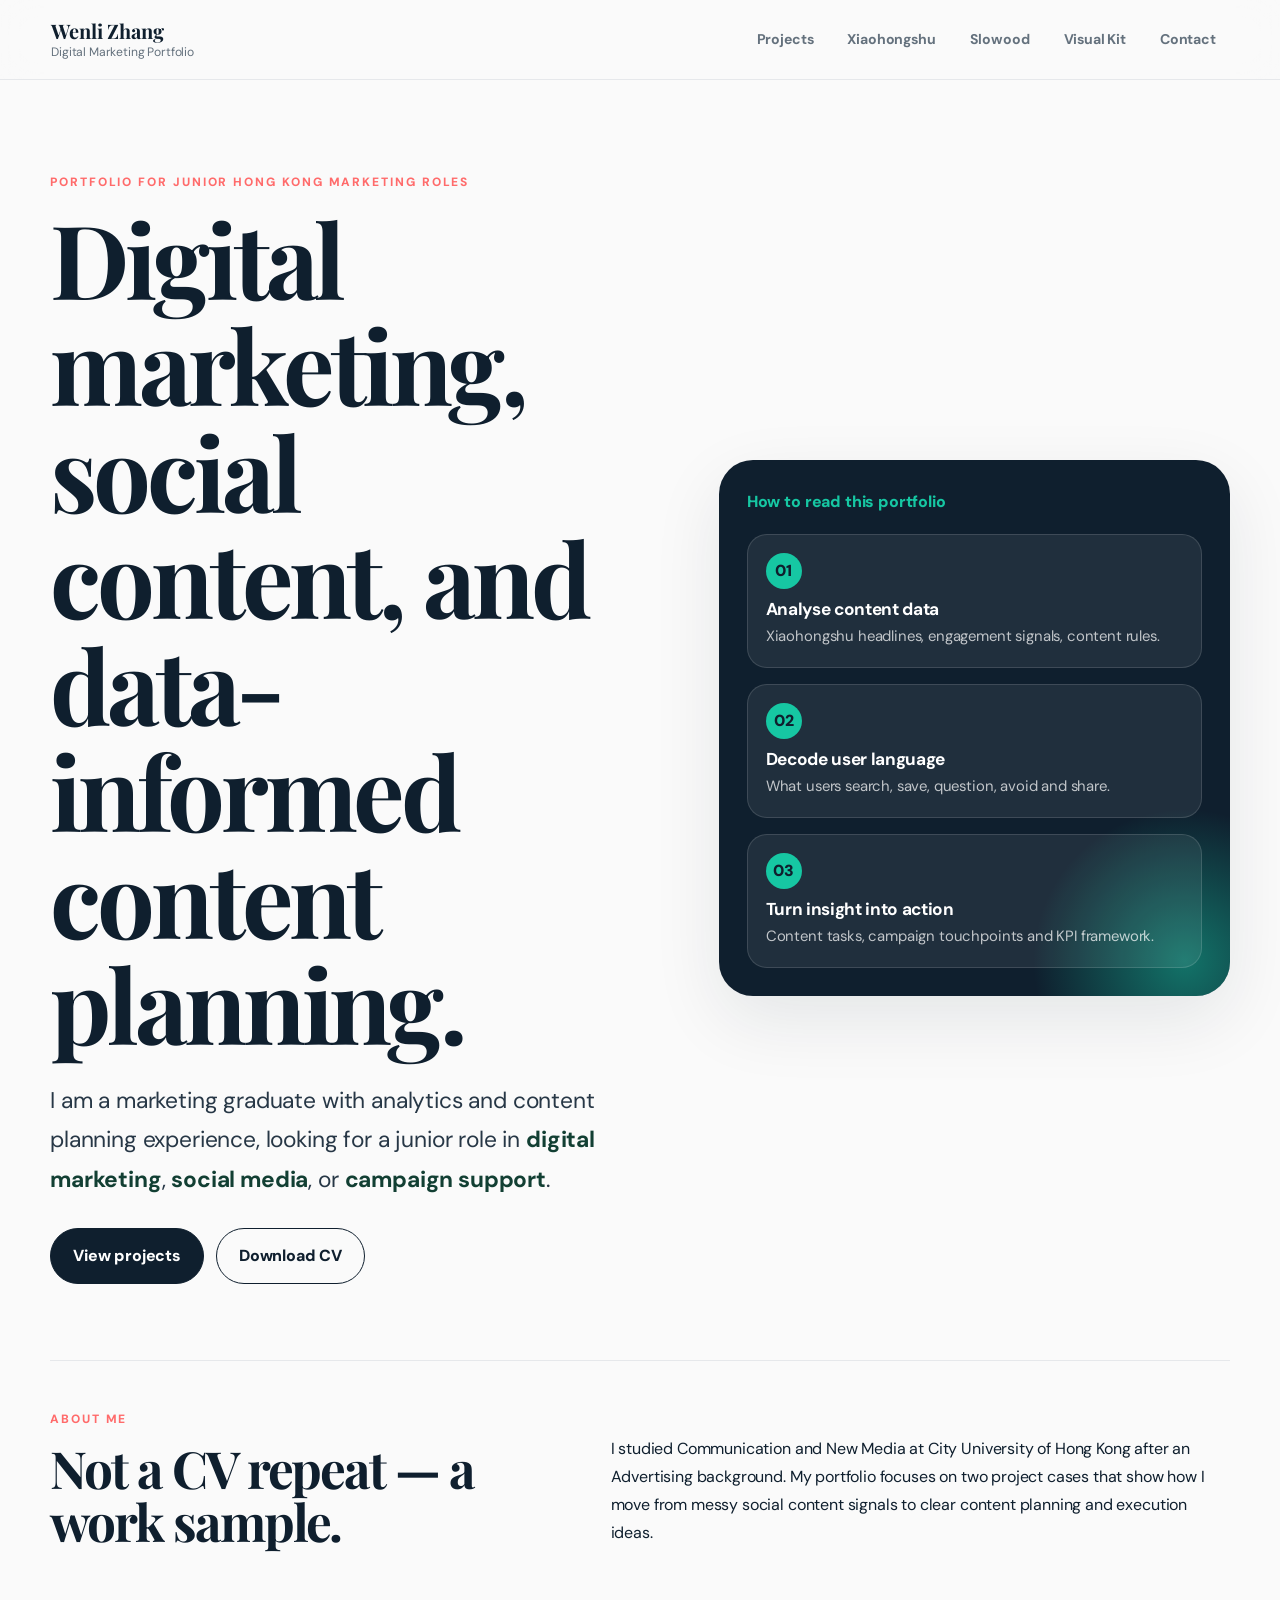
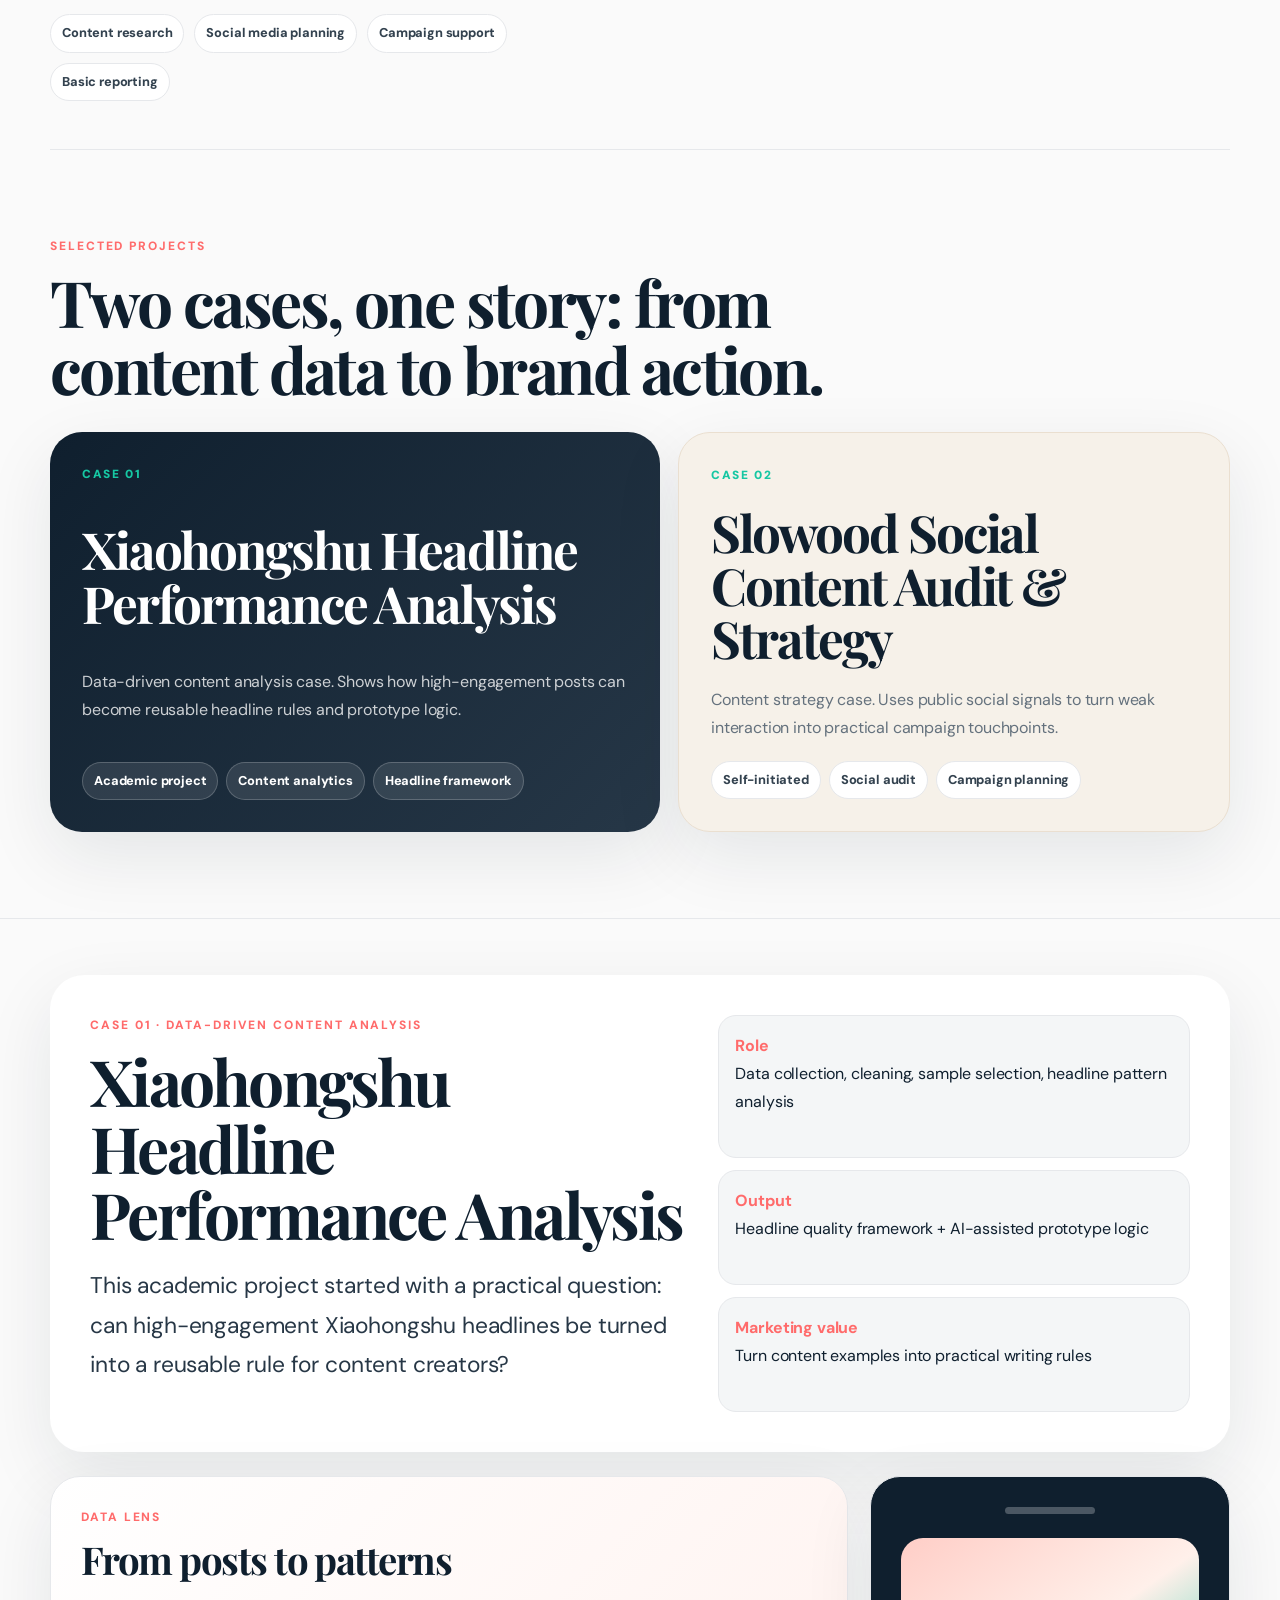
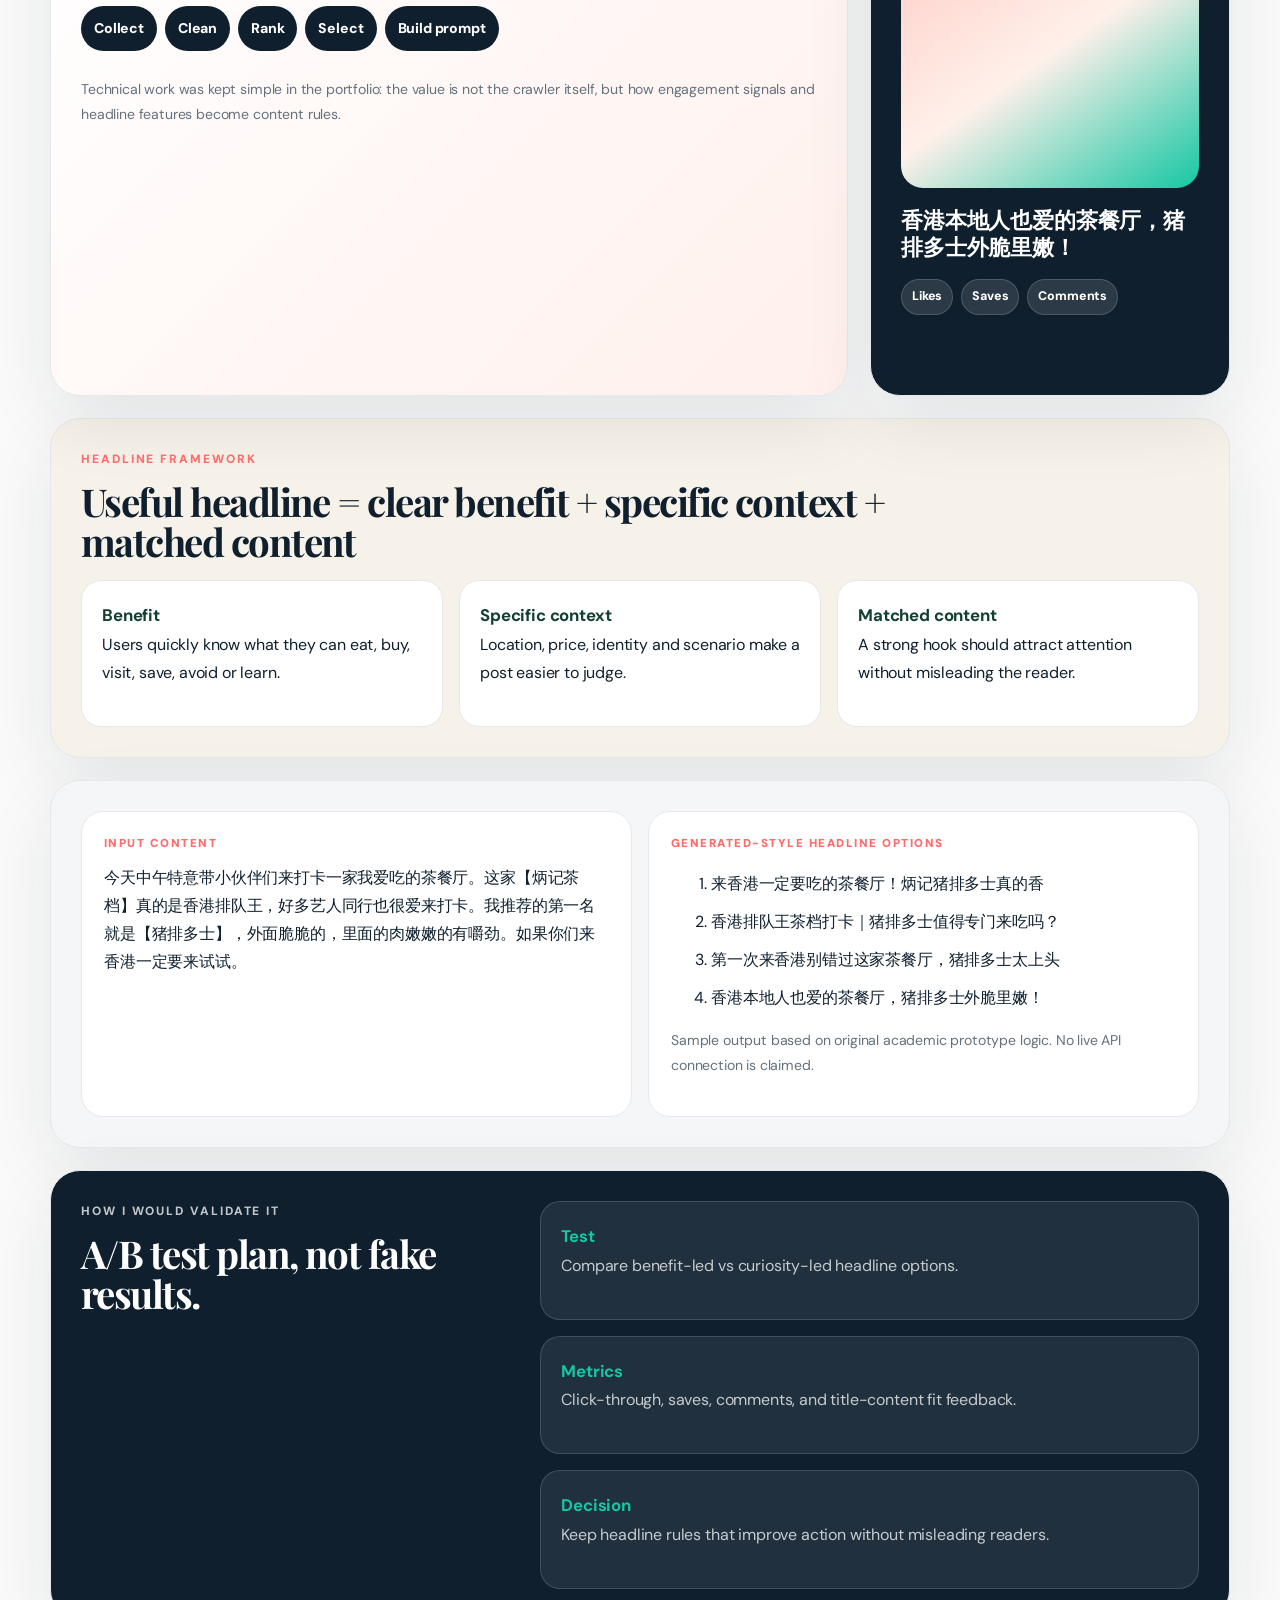
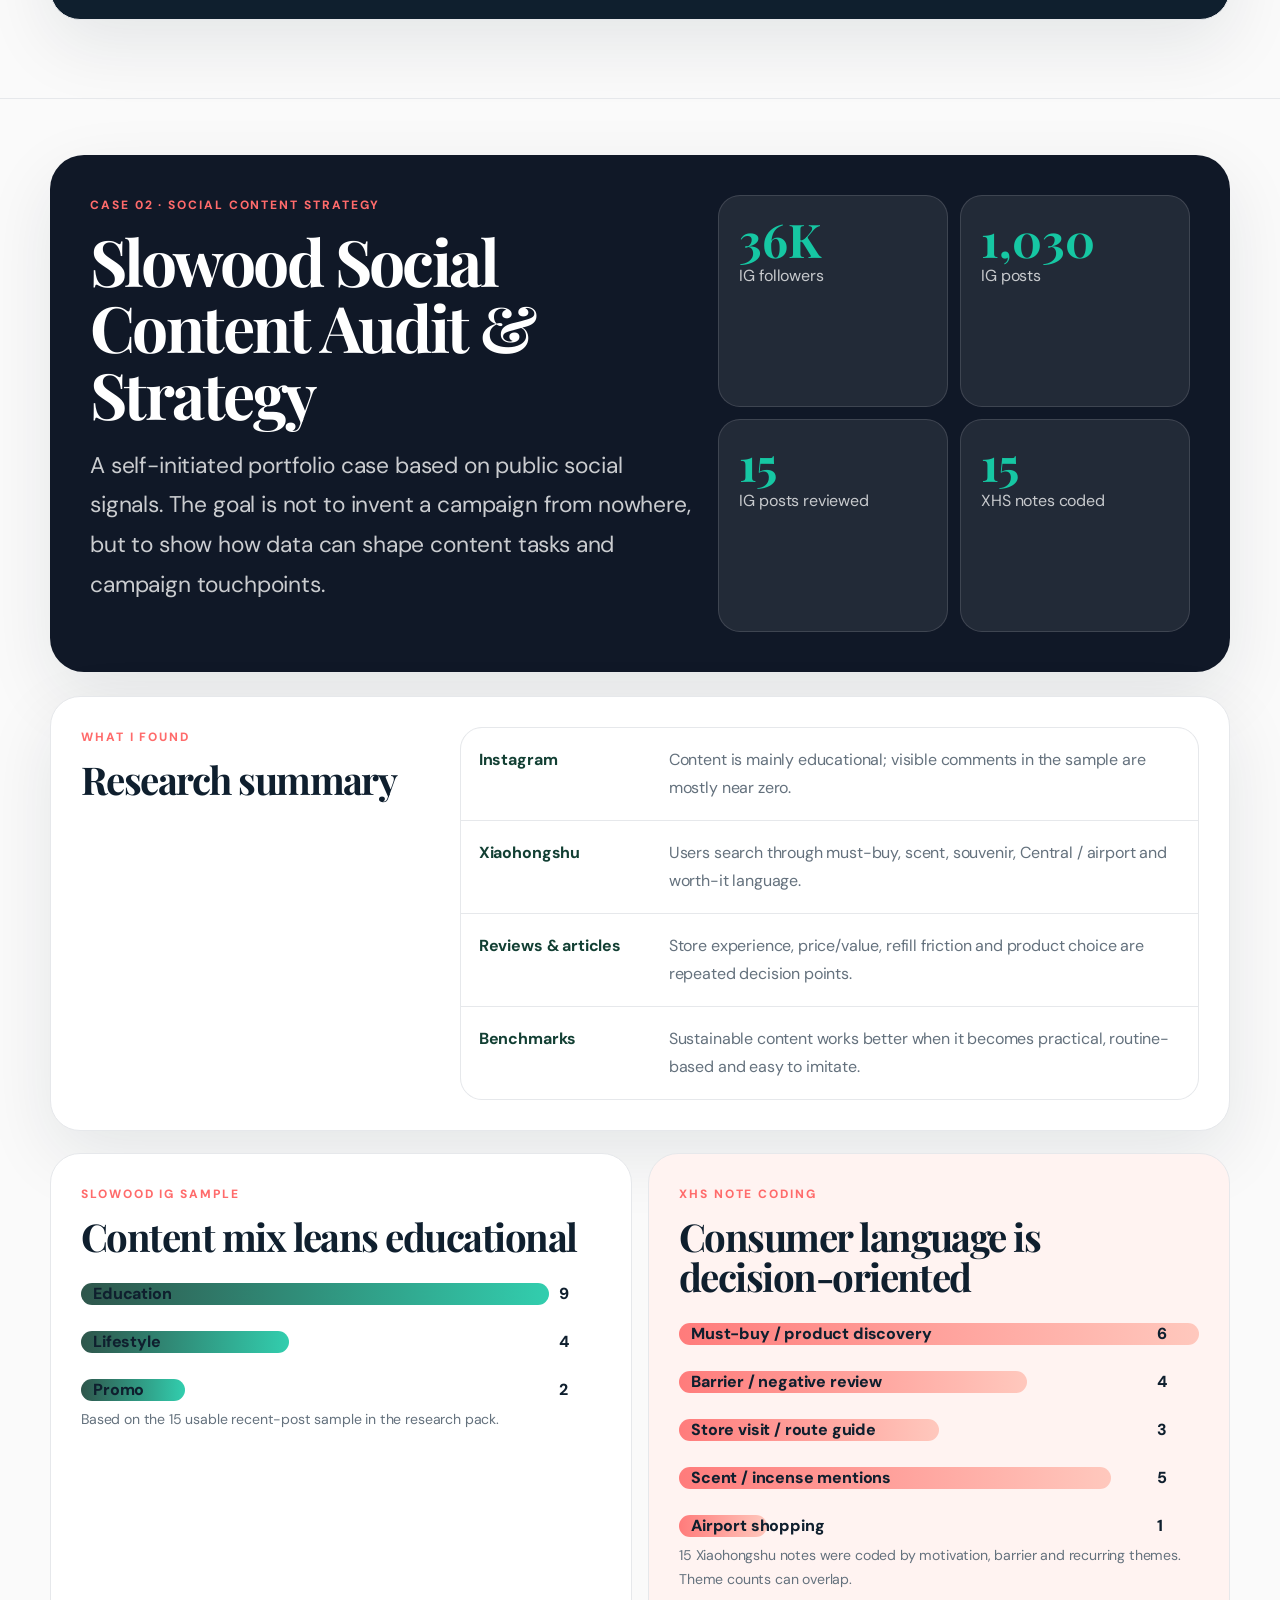
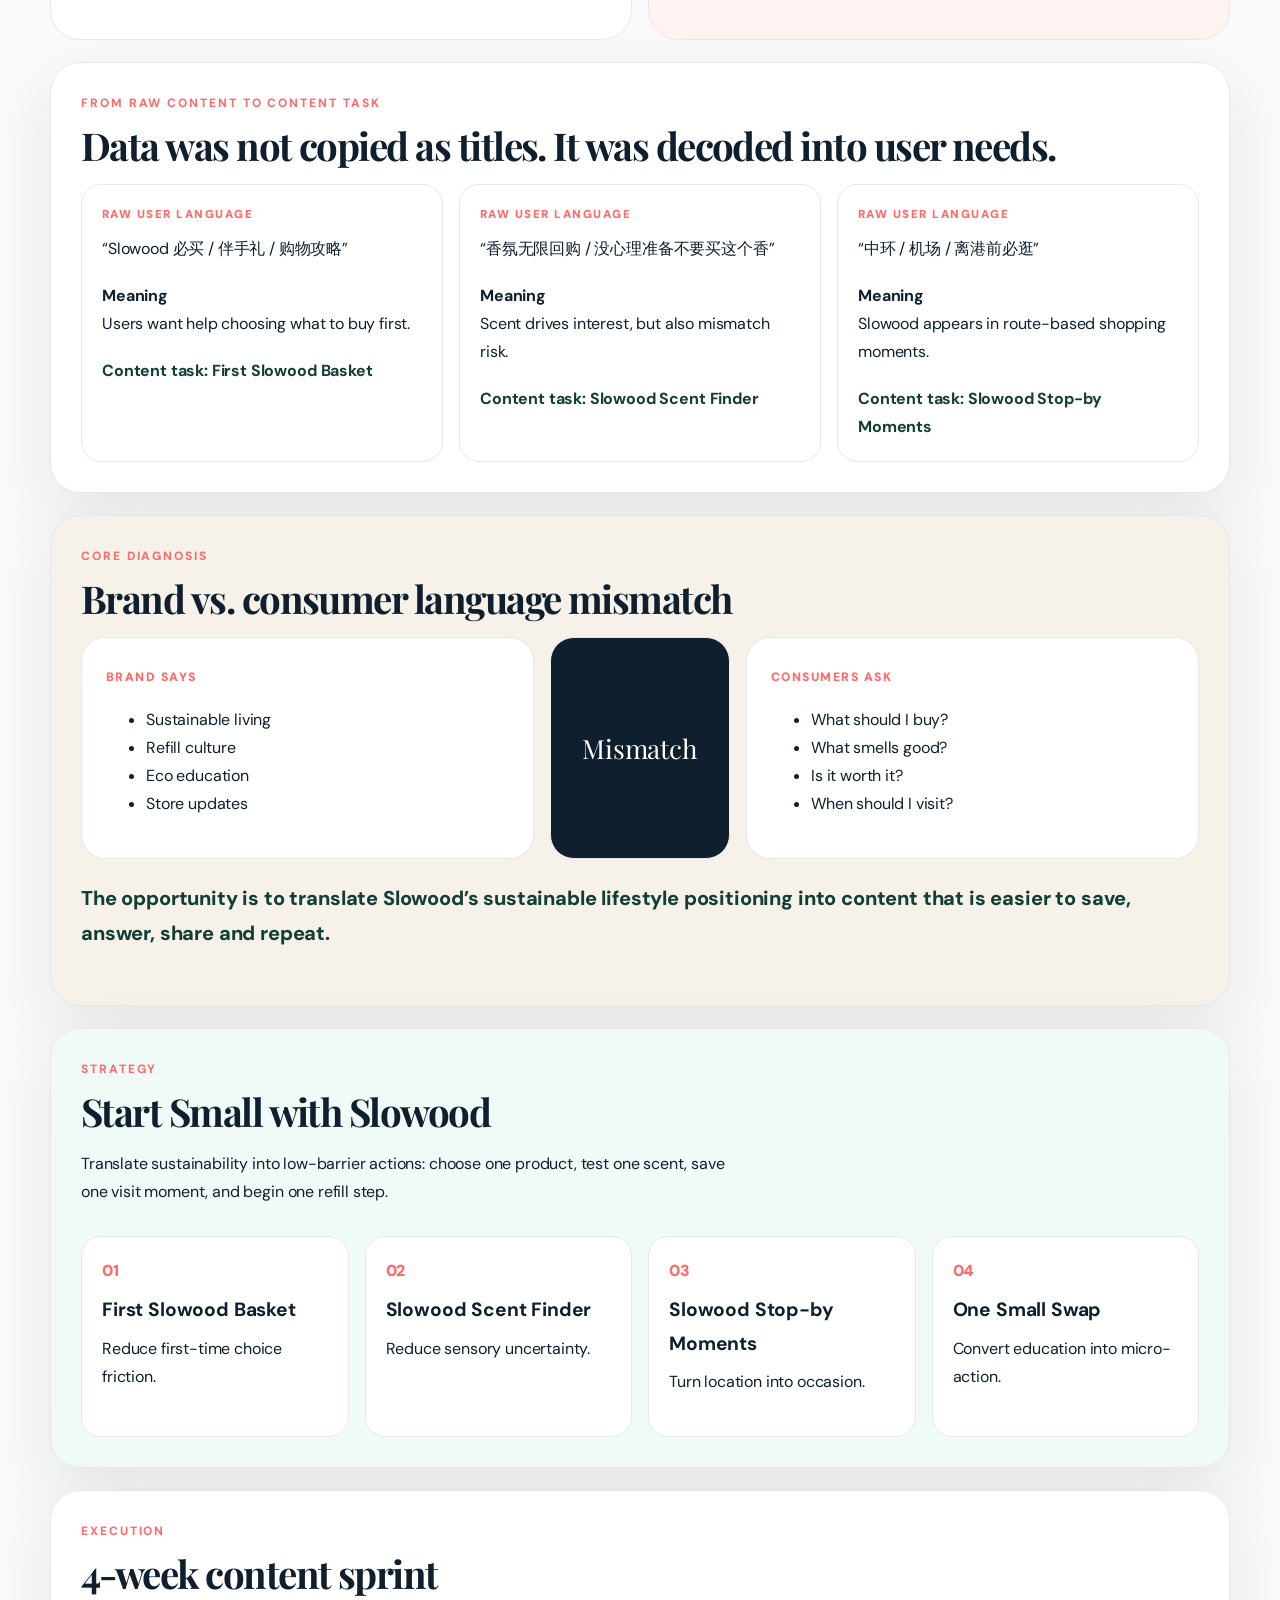
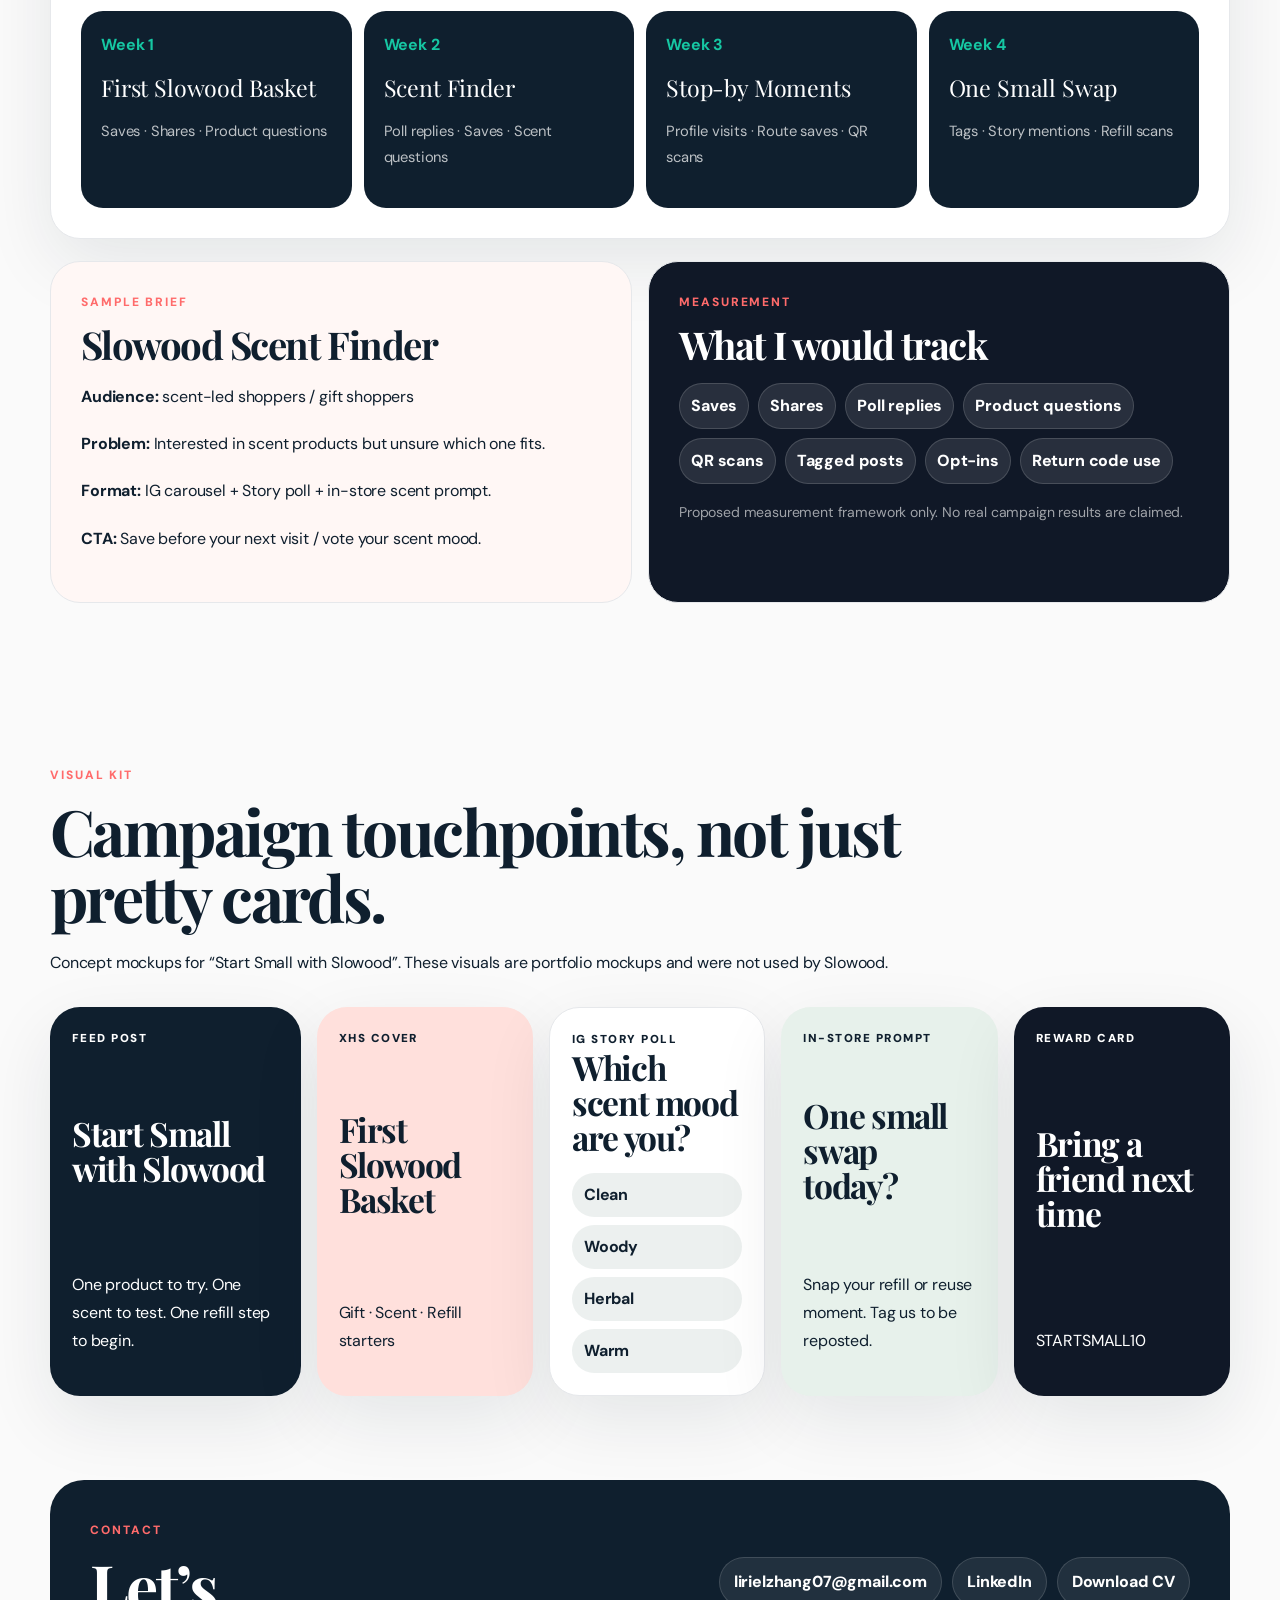
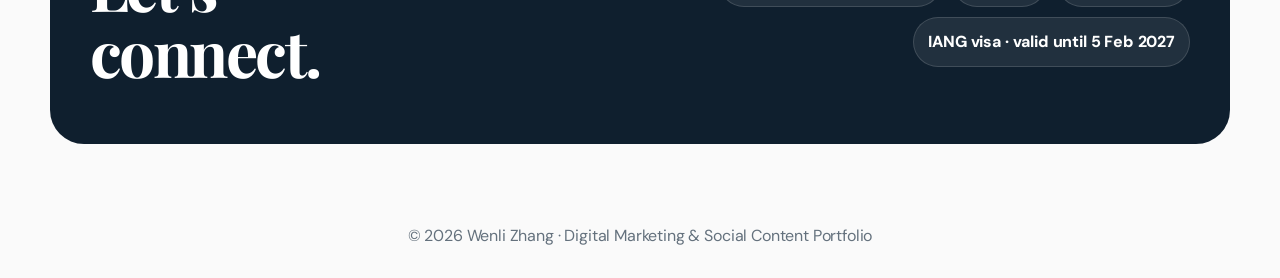
==== commit 5f06bc0f: "Add files via upload" ====
--- a/index.html
+++ b/index.html
@@ -4,393 +4,341 @@
   <meta charset="utf-8" />
   <meta name="viewport" content="width=device-width, initial-scale=1" />
   <title>Wenli Zhang | Digital Marketing Portfolio</title>
-  <meta name="description" content="Digital marketing and social content portfolio by Wenli Zhang. Social content audit, consumer insight, headline analysis and campaign visual kit." />
-  <meta name="theme-color" content="#14352c" />
+  <meta name="description" content="Digital marketing and social content portfolio by Wenli Zhang. Two project cases: Xiaohongshu headline analysis and Slowood social content strategy." />
+  <meta name="theme-color" content="#0f1f2e" />
   <link rel="preconnect" href="https://fonts.googleapis.com">
   <link rel="preconnect" href="https://fonts.gstatic.com" crossorigin>
-  <link href="https://fonts.googleapis.com/css2?family=Cormorant+Garamond:wght@500;600;700&family=Inter:wght@400;500;600;700;800&display=swap" rel="stylesheet">
+  <link href="https://fonts.googleapis.com/css2?family=DM+Sans:wght@400;500;600;700;800&family=Playfair+Display:wght@600;700&display=swap" rel="stylesheet">
   <link rel="stylesheet" href="style.css" />
 </head>
 <body>
-  <header class="nav">
-    <a class="brand" href="#home">Wenli Zhang</a>
-    <nav class="nav-links" aria-label="Main navigation">
+  <header class="topbar">
+    <a class="wordmark" href="#home" aria-label="Wenli Zhang portfolio home">
+      <span>Wenli Zhang</span>
+      <small>Digital Marketing Portfolio</small>
+    </a>
+    <button class="menu-toggle" type="button" aria-label="Open navigation" aria-expanded="false">Menu</button>
+    <nav class="nav-links" aria-label="Primary navigation">
       <a href="#projects">Projects</a>
-      <a href="#slowood">Slowood</a>
-      <a href="#xiaohongshu">Xiaohongshu</a>
+      <a href="#case-xhs">Xiaohongshu</a>
+      <a href="#case-slowood">Slowood</a>
       <a href="#visual-kit">Visual Kit</a>
       <a href="#contact">Contact</a>
     </nav>
   </header>
 
-  <main>
-    <section id="home" class="hero section-pad">
-      <div class="container hero-grid">
-        <div class="hero-copy reveal">
-          <p class="kicker">Digital Marketing & Social Content Portfolio</p>
-          <h1>Turning social signals into content strategy.</h1>
-          <p class="hero-lede">I use public social data, consumer language and content patterns to build practical campaign touchpoints for junior digital marketing and social content roles.</p>
-          <div class="chip-row">
-            <span>Content research</span>
-            <span>Social media planning</span>
-            <span>Campaign support</span>
-            <span>KPI thinking</span>
-          </div>
-          <div class="hero-actions">
-            <a class="btn btn-dark" href="#projects">View projects</a>
-            <a class="btn btn-line" href="assets/Wenli_Zhang_CV.pdf" download>Download CV</a>
-          </div>
-        </div>
-        <div class="hero-board reveal">
-          <div class="board-top">
-            <span>Portfolio Map</span>
-            <strong>2 focused cases</strong>
-          </div>
-          <a class="index-card primary-card" href="#slowood">
-            <small>Main case</small>
-            <h2>Slowood Social Content Audit</h2>
-            <p>Public data → content gap → campaign touchpoints</p>
-          </a>
-          <a class="index-card coral-card" href="#xiaohongshu">
-            <small>Supporting case</small>
-            <h2>Xiaohongshu Headline Analysis</h2>
-            <p>Engagement signals → headline rules → prototype logic</p>
-          </a>
-          <div class="role-strip">
-            <span>Target roles</span>
-            <p>Social Media Assistant · Content Marketing Assistant · Digital Marketing Assistant</p>
-          </div>
-        </div>
-      </div>
-    </section>
-
-    <section class="mini-about section-pad-sm">
-      <div class="container about-strip reveal">
+  <main id="home">
+    <section class="hero scene">
+      <div class="hero-copy">
+        <p class="kicker">Portfolio for junior Hong Kong marketing roles</p>
+        <h1>Digital marketing, social content, and data-informed content planning.</h1>
+        <p class="lead">I am a marketing graduate with analytics and content planning experience, looking for a junior role in <strong>digital marketing</strong>, <strong>social media</strong>, or <strong>campaign support</strong>.</p>
+        <div class="hero-actions">
+          <a class="btn dark" href="#projects">View projects</a>
+          <a class="btn ghost" href="assets/Wenli_Zhang_CV.pdf" download>Download CV</a>
+        </div>
+      </div>
+      <aside class="hero-board" aria-label="Portfolio focus summary">
+        <div class="board-label">How to read this portfolio</div>
+        <div class="route-line">
+          <article>
+            <span>01</span>
+            <h2>Analyse content data</h2>
+            <p>Xiaohongshu headlines, engagement signals, content rules.</p>
+          </article>
+          <article>
+            <span>02</span>
+            <h2>Decode user language</h2>
+            <p>What users search, save, question, avoid and share.</p>
+          </article>
+          <article>
+            <span>03</span>
+            <h2>Turn insight into action</h2>
+            <p>Content tasks, campaign touchpoints and KPI framework.</p>
+          </article>
+        </div>
+      </aside>
+    </section>
+
+    <section class="mini-about scene">
+      <div>
+        <p class="kicker">About Me</p>
+        <h2>Not a CV repeat — a work sample.</h2>
+      </div>
+      <p>I studied Communication and New Media at City University of Hong Kong after an Advertising background. My portfolio focuses on two project cases that show how I move from messy social content signals to clear content planning and execution ideas.</p>
+      <div class="capability-strip">
+        <span>Content research</span>
+        <span>Social media planning</span>
+        <span>Campaign support</span>
+        <span>Basic reporting</span>
+      </div>
+    </section>
+
+    <section id="projects" class="projects scene">
+      <div class="section-intro">
+        <p class="kicker">Selected projects</p>
+        <h2>Two cases, one story: from content data to brand action.</h2>
+      </div>
+      <div class="project-duo">
+        <a class="project-tile main" href="#case-xhs">
+          <div class="tile-num">Case 01</div>
+          <h3>Xiaohongshu Headline Performance Analysis</h3>
+          <p>Data-driven content analysis case. Shows how high-engagement posts can become reusable headline rules and prototype logic.</p>
+          <div class="mini-tags"><span>Academic project</span><span>Content analytics</span><span>Headline framework</span></div>
+        </a>
+        <a class="project-tile secondary" href="#case-slowood">
+          <div class="tile-num">Case 02</div>
+          <h3>Slowood Social Content Audit & Strategy</h3>
+          <p>Content strategy case. Uses public social signals to turn weak interaction into practical campaign touchpoints.</p>
+          <div class="mini-tags"><span>Self-initiated</span><span>Social audit</span><span>Campaign planning</span></div>
+        </a>
+      </div>
+    </section>
+
+    <section id="case-xhs" class="case case-xhs">
+      <div class="case-hero scene compact">
         <div>
-          <p class="kicker">About</p>
-          <h2>Not a CV repeat.</h2>
-        </div>
-        <p>I am a Communication and New Media graduate with an Advertising background. This portfolio focuses on how I approach marketing work: decode user signals, shape content ideas, build campaign materials and define basic measurement.</p>
-        <div class="mini-skills">
-          <span>Audience insight</span>
-          <span>Content briefs</span>
-          <span>Social audit</span>
-          <span>Visual support</span>
-        </div>
-      </div>
-    </section>
-
-    <section id="projects" class="section-pad projects-section">
-      <div class="container">
-        <div class="section-heading reveal">
-          <p class="kicker">Selected Projects</p>
-          <h2>Two cases, one story.</h2>
-          <p>The portfolio is built around two projects: one brand-level social content strategy case and one content-level headline analysis case.</p>
-        </div>
-        <div class="project-grid">
-          <a class="project-tile large reveal" href="#slowood">
-            <div class="tile-number">01</div>
-            <span>Self-initiated portfolio case</span>
-            <h3>Slowood Social Content Audit & Strategy</h3>
-            <p>A public-data-based case identifying a content translation gap and turning it into campaign touchpoints.</p>
-            <div class="tile-tags"><em>Social audit</em><em>Consumer language</em><em>Content strategy</em><em>KPI framework</em></div>
-          </a>
-          <a class="project-tile reveal" href="#xiaohongshu">
-            <div class="tile-number">02</div>
-            <span>Academic project</span>
-            <h3>Xiaohongshu Headline Performance Analysis</h3>
-            <p>High-engagement posts decoded into headline quality rules and prototype logic.</p>
-            <div class="tile-tags"><em>Content analytics</em><em>Headline hooks</em><em>Prototype logic</em></div>
-          </a>
-        </div>
-      </div>
-    </section>
-
-    <section id="slowood" class="case-shell section-pad">
-      <div class="container">
-        <div class="case-hero slowood-hero reveal">
+          <p class="kicker">Case 01 · Data-driven content analysis</p>
+          <h2>Xiaohongshu Headline Performance Analysis</h2>
+          <p class="lead">This academic project started with a practical question: can high-engagement Xiaohongshu headlines be turned into a reusable rule for content creators?</p>
+        </div>
+        <div class="case-facts">
+          <p><strong>Role</strong><br>Data collection, cleaning, sample selection, headline pattern analysis</p>
+          <p><strong>Output</strong><br>Headline quality framework + AI-assisted prototype logic</p>
+          <p><strong>Marketing value</strong><br>Turn content examples into practical writing rules</p>
+        </div>
+      </div>
+
+      <div class="xhs-grid scene">
+        <div class="visual-card data-card">
+          <p class="kicker">Data lens</p>
+          <h3>From posts to patterns</h3>
+          <div class="pipeline">
+            <span>Collect</span><span>Clean</span><span>Rank</span><span>Select</span><span>Build prompt</span>
+          </div>
+          <p class="note">Technical work was kept simple in the portfolio: the value is not the crawler itself, but how engagement signals and headline features become content rules.</p>
+        </div>
+        <div class="phone-mock" aria-label="Mock Xiaohongshu post card">
+          <div class="phone-top"></div>
+          <div class="cover-block"></div>
+          <h4>香港本地人也爱的茶餐厅，猪排多士外脆里嫩！</h4>
+          <div class="social-row"><span>Likes</span><span>Saves</span><span>Comments</span></div>
+        </div>
+      </div>
+
+      <div class="framework scene">
+        <p class="kicker">Headline framework</p>
+        <h3>Useful headline = clear benefit + specific context + matched content</h3>
+        <div class="rule-grid">
+          <article><strong>Benefit</strong><p>Users quickly know what they can eat, buy, visit, save, avoid or learn.</p></article>
+          <article><strong>Specific context</strong><p>Location, price, identity and scenario make a post easier to judge.</p></article>
+          <article><strong>Matched content</strong><p>A strong hook should attract attention without misleading the reader.</p></article>
+        </div>
+      </div>
+
+      <div class="prototype scene">
+        <div class="input-panel">
+          <span>Input content</span>
+          <p>今天中午特意带小伙伴们来打卡一家我爱吃的茶餐厅。这家【炳记茶档】真的是香港排队王，好多艺人同行也很爱来打卡。我推荐的第一名就是【猪排多士】，外面脆脆的，里面的肉嫩嫩的有嚼劲。如果你们来香港一定要来试试。</p>
+        </div>
+        <div class="output-panel">
+          <span>Generated-style headline options</span>
+          <ol>
+            <li>来香港一定要吃的茶餐厅！炳记猪排多士真的香</li>
+            <li>香港排队王茶档打卡｜猪排多士值得专门来吃吗？</li>
+            <li>第一次来香港别错过这家茶餐厅，猪排多士太上头</li>
+            <li>香港本地人也爱的茶餐厅，猪排多士外脆里嫩！</li>
+          </ol>
+          <p class="fineprint">Sample output based on original academic prototype logic. No live API connection is claimed.</p>
+        </div>
+      </div>
+
+      <div class="validation scene">
+        <div>
+          <p class="kicker">How I would validate it</p>
+          <h3>A/B test plan, not fake results.</h3>
+        </div>
+        <div class="validation-grid">
+          <article><strong>Test</strong><p>Compare benefit-led vs curiosity-led headline options.</p></article>
+          <article><strong>Metrics</strong><p>Click-through, saves, comments, and title-content fit feedback.</p></article>
+          <article><strong>Decision</strong><p>Keep headline rules that improve action without misleading readers.</p></article>
+        </div>
+      </div>
+    </section>
+
+    <section id="case-slowood" class="case case-slowood">
+      <div class="case-hero scene compact dark-panel">
+        <div>
+          <p class="kicker">Case 02 · Social content strategy</p>
+          <h2>Slowood Social Content Audit & Strategy</h2>
+          <p class="lead">A self-initiated portfolio case based on public social signals. The goal is not to invent a campaign from nowhere, but to show how data can shape content tasks and campaign touchpoints.</p>
+        </div>
+        <div class="stat-stack">
+          <span><strong>36K</strong> IG followers</span>
+          <span><strong>1,030</strong> IG posts</span>
+          <span><strong>15</strong> IG posts reviewed</span>
+          <span><strong>15</strong> XHS notes coded</span>
+        </div>
+      </div>
+
+      <div class="research-summary scene">
+        <div class="section-intro small">
+          <p class="kicker">What I found</p>
+          <h3>Research summary</h3>
+        </div>
+        <div class="summary-table">
+          <div><b>Instagram</b><p>Content is mainly educational; visible comments in the sample are mostly near zero.</p></div>
+          <div><b>Xiaohongshu</b><p>Users search through must-buy, scent, souvenir, Central / airport and worth-it language.</p></div>
+          <div><b>Reviews & articles</b><p>Store experience, price/value, refill friction and product choice are repeated decision points.</p></div>
+          <div><b>Benchmarks</b><p>Sustainable content works better when it becomes practical, routine-based and easy to imitate.</p></div>
+        </div>
+      </div>
+
+      <div class="charts scene">
+        <div class="chart-card">
+          <p class="kicker">Slowood IG sample</p>
+          <h3>Content mix leans educational</h3>
+          <div class="bar-chart">
+            <div style="--w:90%"><span>Education</span><b>9</b></div>
+            <div style="--w:40%"><span>Lifestyle</span><b>4</b></div>
+            <div style="--w:20%"><span>Promo</span><b>2</b></div>
+          </div>
+          <p class="fineprint">Based on the 15 usable recent-post sample in the research pack.</p>
+        </div>
+        <div class="chart-card accent">
+          <p class="kicker">XHS note coding</p>
+          <h3>Consumer language is decision-oriented</h3>
+          <div class="bar-chart coral-bars">
+            <div style="--w:100%"><span>Must-buy / product discovery</span><b>6</b></div>
+            <div style="--w:67%"><span>Barrier / negative review</span><b>4</b></div>
+            <div style="--w:50%"><span>Store visit / route guide</span><b>3</b></div>
+            <div style="--w:83%"><span>Scent / incense mentions</span><b>5</b></div>
+            <div style="--w:17%"><span>Airport shopping</span><b>1</b></div>
+          </div>
+          <p class="fineprint">15 Xiaohongshu notes were coded by motivation, barrier and recurring themes. Theme counts can overlap.</p>
+        </div>
+      </div>
+
+      <div class="example-coding scene">
+        <p class="kicker">From raw content to content task</p>
+        <h3>Data was not copied as titles. It was decoded into user needs.</h3>
+        <div class="coding-examples">
+          <article>
+            <span>Raw user language</span>
+            <p>“Slowood 必买 / 伴手礼 / 购物攻略”</p>
+            <b>Meaning</b>
+            <p>Users want help choosing what to buy first.</p>
+            <strong>Content task: First Slowood Basket</strong>
+          </article>
+          <article>
+            <span>Raw user language</span>
+            <p>“香氛无限回购 / 没心理准备不要买这个香”</p>
+            <b>Meaning</b>
+            <p>Scent drives interest, but also mismatch risk.</p>
+            <strong>Content task: Slowood Scent Finder</strong>
+          </article>
+          <article>
+            <span>Raw user language</span>
+            <p>“中环 / 机场 / 离港前必逛”</p>
+            <b>Meaning</b>
+            <p>Slowood appears in route-based shopping moments.</p>
+            <strong>Content task: Slowood Stop-by Moments</strong>
+          </article>
+        </div>
+      </div>
+
+      <div class="diagnosis scene">
+        <p class="kicker">Core diagnosis</p>
+        <h3>Brand vs. consumer language mismatch</h3>
+        <div class="split-board">
           <div>
-            <p class="kicker">Project 01 · Main case</p>
-            <h2>Slowood Social Content Audit & Strategy</h2>
-            <p>A self-initiated portfolio case using public social signals to design content strategy and campaign touchpoints. Not an official Slowood project.</p>
-          </div>
-          <div class="case-facts">
-            <div><span>Focus</span><strong>Social content strategy</strong></div>
-            <div><span>Data</span><strong>IG · XHS · Reviews · Benchmarks</strong></div>
-            <div><span>Output</span><strong>Content tasks · Brief · Visual kit · KPIs</strong></div>
-          </div>
-        </div>
-
-        <div class="big-question reveal">
-          <span>Research question</span>
-          <h3>How can Slowood turn existing consumer interest into more save-worthy, participatory and repeatable social content?</h3>
-          <div class="question-mini">
-            <div><strong>Save-worthy</strong><p>Users keep it for decisions.</p></div>
-            <div><strong>Participatory</strong><p>Users can answer or repost.</p></div>
-            <div><strong>Repeatable</strong><p>Users have a reason to return.</p></div>
-          </div>
-        </div>
-
-        <div class="evidence-wall reveal">
-          <div class="wall-title">
-            <p class="kicker">Research board</p>
-            <h3>What I looked at</h3>
-          </div>
-          <div class="source-card"><b>Instagram posts</b><span>Format · likes · comments · hooks</span><p>Brand voice and visible participation signals.</p></div>
-          <div class="source-card"><b>Story Highlights</b><span>Locations · Slo-news · Snacking · Pop Ups · Refill</span><p>Existing information structure.</p></div>
-          <div class="source-card coral"><b>Xiaohongshu notes</b><span>Titles · visible likes/saves · barriers</span><p>Consumer search and decision language.</p></div>
-          <div class="source-card"><b>Reviews & articles</b><span>Store experience · price/value · product mentions</span><p>Visit and purchase triggers.</p></div>
-          <div class="source-card"><b>Benchmarks</b><span>Live Zero · The Bulkshoppers · Green Common</span><p>Practical sustainability content mechanics.</p></div>
-        </div>
-
-        <div class="method-panel reveal">
+            <span>Brand says</span>
+            <ul><li>Sustainable living</li><li>Refill culture</li><li>Eco education</li><li>Store updates</li></ul>
+          </div>
+          <div class="middle-gap">Mismatch</div>
           <div>
-            <p class="kicker">Method</p>
-            <h3>From messy posts to marketing signals</h3>
-          </div>
-          <div class="signal-flow">
-            <span>Raw posts</span>
-            <span>Motivation</span>
-            <span>Barrier</span>
-            <span>Hook</span>
-            <span>Content task</span>
-          </div>
-          <div class="coding-grid">
-            <div><b>Motivation</b><p>gift · scent · route · refill · discovery</p></div>
-            <div><b>Decision stage</b><p>awareness · consideration · purchase · repeat</p></div>
-            <div><b>Barrier</b><p>price · scent mismatch · overhype · refill friction</p></div>
-            <div><b>Shareable hook</b><p>checklist · guide · warning · routine · route</p></div>
-          </div>
-        </div>
-
-        <div class="findings-section reveal">
-          <div class="section-heading compact">
-            <p class="kicker">Key findings</p>
-            <h3>Data did not become copied titles. It became content tasks.</h3>
-          </div>
-          <div class="findings-grid">
-            <article>
-              <span>01</span>
-              <h4>Audience exists, but participation is weak.</h4>
-              <div class="mini-metrics"><em>36K followers</em><em>1,030 posts</em><em>15 IG posts reviewed</em><em>Near-zero comments</em></div>
-              <p>So what: the opportunity is not only awareness, but participation conversion.</p>
-            </article>
-            <article>
-              <span>02</span>
-              <h4>Brand voice is educational and value-led.</h4>
-              <div class="mini-metrics"><em>sustainability</em><em>refill</em><em>eco education</em><em>store updates</em></div>
-              <p>So what: values are clear, but many posts need stronger response moments.</p>
-            </article>
-            <article>
-              <span>03</span>
-              <h4>Consumer voice is decision-oriented.</h4>
-              <div class="mini-metrics"><em>must-buy</em><em>fragrance</em><em>souvenir</em><em>Central / airport</em></div>
-              <p>So what: consumers approach Slowood through purchase, scent, route and gifting decisions.</p>
-            </article>
-            <article>
-              <span>04</span>
-              <h4>Shareable assets exist, but the UGC loop is unclear.</h4>
-              <div class="mini-metrics"><em>aesthetic stores</em><em>refill service</em><em>scent products</em><em>few UGC prompts</em></div>
-              <p>So what: the brand needs a clearer mechanism that turns store experience into participation.</p>
-            </article>
-          </div>
-        </div>
-
-        <div class="diagnosis-board reveal">
-          <p class="kicker">Diagnosis</p>
-          <h3>A content translation gap</h3>
-          <div class="voice-board">
-            <div class="voice-block brand-voice">
-              <span>Brand Voice</span>
-              <b>Sustainable living · Refill culture · Eco choices · Education carousel · Store updates</b>
-            </div>
-            <div class="gap-block">
-              <span>Translation Gap</span>
-              <p>Low visible interaction is not only an engagement issue. It reflects a gap between brand values and consumer decision language.</p>
-            </div>
-            <div class="voice-block consumer-voice">
-              <span>Consumer Voice</span>
-              <b>What to buy · What smells good · Where to visit · What makes a good gift · What is worth it</b>
-            </div>
-          </div>
-        </div>
-
-        <div class="strategy-section reveal">
-          <div class="strategy-title">
-            <p class="kicker">Strategy</p>
-            <h3>Start Small with Slowood</h3>
-            <p>Translate sustainability into low-barrier actions: choose one product, test one scent, save one visit moment, and begin one refill step.</p>
-          </div>
-          <div class="task-cards">
-            <article><small>01</small><h4>First Slowood Basket</h4><p><b>Signal</b> must-buy / souvenir / shopping guide</p><p><b>Task</b> reduce first-time choice friction</p></article>
-            <article><small>02</small><h4>Slowood Scent Finder</h4><p><b>Signal</b> fragrance interest + scent mismatch</p><p><b>Task</b> reduce sensory uncertainty</p></article>
-            <article><small>03</small><h4>Slowood Stop-by Moments</h4><p><b>Signal</b> Central / airport / route mentions</p><p><b>Task</b> turn location into occasion</p></article>
-            <article><small>04</small><h4>One Small Swap</h4><p><b>Signal</b> education-heavy IG + refill assets</p><p><b>Task</b> convert sustainability into micro-action</p></article>
-          </div>
-        </div>
-
-        <div class="sprint-section reveal">
-          <div class="section-heading compact">
-            <p class="kicker">Execution</p>
-            <h3>4-week data-backed content sprint</h3>
-          </div>
-          <div class="sprint-board">
-            <article><span>Week 1</span><h4>Reduce choice friction</h4><p>First Slowood Basket carousel</p><b>Saves · shares · product questions</b></article>
-            <article><span>Week 2</span><h4>Reduce scent uncertainty</h4><p>Scent Finder poll + guide</p><b>Poll replies · saves · scent questions</b></article>
-            <article><span>Week 3</span><h4>Turn location into occasion</h4><p>Stop-by Moments reel / map card</p><b>Route saves · profile visits · QR scans</b></article>
-            <article><span>Week 4</span><h4>Convert education into micro-action</h4><p>One Small Swap story template</p><b>Tags · story mentions · refill scans</b></article>
-          </div>
-          <div class="brief-board">
-            <div>
-              <p class="kicker">Sample brief</p>
-              <h4>Slowood Scent Finder</h4>
-              <p>For scent-led shoppers and gift shoppers who are interested in scent products but unsure which one fits.</p>
-            </div>
-            <div class="brief-points">
-              <span><b>Data signal</b> fragrance, incense, repeat purchase and scent discomfort</span>
-              <span><b>Format</b> IG carousel + Story poll + in-store prompt</span>
-              <span><b>Hook</b> Not sure which Slowood scent to start with?</span>
-              <span><b>KPI</b> saves, poll replies, scent questions, QR scans</span>
-            </div>
-          </div>
-        </div>
-
-        <div class="loop-measure reveal">
-          <div class="loop-card">
-            <p class="kicker">Participation loop</p>
-            <h3>From content to light CRM touchpoint</h3>
-            <div class="loop-line"><span>See</span><span>Save</span><span>Visit</span><span>Scan</span><span>Share</span><span>Reward</span><span>Return</span></div>
-          </div>
-          <div class="kpi-card">
-            <p class="kicker">Measurement</p>
-            <h3>Different tasks, different KPIs</h3>
-            <div class="kpi-grid">
-              <span>Save-worthy content<br><b>Saves · shares</b></span>
-              <span>Response<br><b>Comments · polls</b></span>
-              <span>Visit intent<br><b>Map clicks · QR scans</b></span>
-              <span>UGC<br><b>Tags · story mentions</b></span>
-              <span>Repeat<br><b>Opt-ins · returning code use</b></span>
-            </div>
-            <p class="note">Proposed framework only. No real campaign results are claimed.</p>
-          </div>
-        </div>
-      </div>
-    </section>
-
-    <section id="xiaohongshu" class="case-shell xhs-shell section-pad">
-      <div class="container">
-        <div class="case-hero xhs-hero reveal">
-          <div>
-            <p class="kicker">Project 02 · Supporting case</p>
-            <h2>Xiaohongshu Headline Performance Analysis</h2>
-            <p>Academic project exploring how high-engagement posts can inform headline optimisation and content brief logic.</p>
-          </div>
-          <div class="case-facts">
-            <div><span>Role</span><strong>Data collection · cleaning · headline analysis</strong></div>
-            <div><span>Tools</span><strong>Python · Selenium · Pandas · Requests</strong></div>
-            <div><span>Output</span><strong>Headline framework · prototype logic</strong></div>
-          </div>
-        </div>
-
-        <div class="xhs-layout reveal">
-          <div class="xhs-main-card">
-            <p class="kicker">Content-level analysis</p>
-            <h3>From high-engagement posts to reusable headline rules.</h3>
-            <p>Xiaohongshu is a UGC-driven platform where headlines strongly affect whether users click, save or interact. This project selected high-performing public posts and translated them into headline generation logic.</p>
-          </div>
-          <div class="mock-xhs-card">
-            <span>Mock post card</span>
-            <div class="mock-image"></div>
-            <h4>香港本地人也爱的茶餐厅，猪排多士外脆里嫩！</h4>
-            <p>Likes · saves · comments as engagement signals</p>
-          </div>
-        </div>
-
-        <div class="process-board reveal">
-          <p class="kicker">Data process</p>
-          <div class="process-line"><span>Collect</span><span>Clean</span><span>Rank</span><span>Select</span><span>Build Prompt</span></div>
-          <div class="process-notes">
-            <p><b>Collect</b> public post data with Python, Selenium and Requests.</p>
-            <p><b>Clean</b> duplicates, emojis, garbled text and irrelevant fields with Pandas.</p>
-            <p><b>Rank</b> posts by likes and favourites as engagement signals.</p>
-            <p><b>Select</b> high-quality examples for prompt design.</p>
-          </div>
-        </div>
-
-        <div class="criteria-board reveal">
-          <div>
-            <p class="kicker">Selection logic</p>
-            <h3>Not only high numbers.</h3>
-            <p>I also considered whether each example could teach the prototype a useful headline pattern.</p>
-          </div>
-          <div class="criteria-list">
-            <span>High likes & favourites</span>
-            <span>Attractive headline</span>
-            <span>Title-content diversity</span>
-            <span>Long enough content</span>
-            <span>HK food / travel tips</span>
-            <span>Topic hashtags removed</span>
-          </div>
-        </div>
-
-        <div class="headline-framework reveal">
-          <p class="kicker">Headline framework</p>
-          <h3>Useful headline = clear benefit + specific context + matched content</h3>
-          <div class="framework-cards">
-            <article><b>Benefit</b><p>Users quickly know what they can eat, buy, visit, save, avoid or learn.</p></article>
-            <article><b>Specificity</b><p>Location, price, identity and scenario make a post easier to judge.</p></article>
-            <article><b>Content fit</b><p>A good headline attracts attention without misleading the reader.</p></article>
-          </div>
-        </div>
-
-        <div class="prototype-board reveal">
-          <div>
-            <p class="kicker">Prototype logic</p>
-            <h3>Input content → headline options</h3>
-            <p>Since the original demo is no longer active, this section shows prototype logic and selected output examples instead of claiming a live tool.</p>
-          </div>
-          <div class="input-output-board">
-            <div><b>Input</b><p>今天中午特意带小伙伴们来打卡一家我爱吃的茶餐厅。这家【炳记茶档】真的是香港排队王……我推荐的第一名就是【猪排多士】。</p></div>
-            <div><b>Generated-style outputs</b><ol><li>来香港一定要吃的茶餐厅！炳记猪排多士真的香</li><li>香港排队王茶档打卡｜猪排多士值得专门来吃吗？</li><li>第一次来香港别错过这家茶餐厅，猪排多士太上头</li></ol></div>
-          </div>
-        </div>
-      </div>
-    </section>
-
-    <section id="visual-kit" class="visual-kit section-pad">
-      <div class="container">
-        <div class="section-heading reveal">
-          <p class="kicker">Visual Kit</p>
-          <h2>Start Small with Slowood</h2>
-          <p>Concept mockups showing how the Slowood strategy can become social and in-store touchpoints.</p>
-        </div>
-        <div class="mockup-gallery reveal">
-          <article class="mockup dark"><small>Feed post</small><h3>Start Small with Slowood</h3><p>One product to try. One scent to test. One refill step to begin.</p><b>Save your first step.</b></article>
-          <article class="mockup coral"><small>XHS cover</small><h3>First Slowood Basket</h3><p>Gift · Scent · Refill starters</p><b>Save before your next visit.</b></article>
-          <article class="mockup light"><small>IG story poll</small><h3>Which scent mood are you?</h3><div class="polls"><span>Clean</span><span>Woody</span><span>Herbal</span><span>Warm</span></div></article>
-          <article class="mockup sage"><small>In-store prompt</small><h3>One small swap today?</h3><p>Snap your refill or reuse moment.</p><b>Tag us to be reposted.</b></article>
-          <article class="mockup black"><small>Reward card</small><h3>Bring a friend next time</h3><p>A small reward for your next refill moment.</p><b>STARTSMALL10</b></article>
-        </div>
-      </div>
-    </section>
-
-    <section id="contact" class="contact section-pad-sm">
-      <div class="container contact-panel reveal">
-        <div>
-          <p class="kicker">Contact</p>
-          <h2>Contact Me</h2>
-        </div>
-        <div class="contact-links">
-          <a href="mailto:lirielzhang07@gmail.com">lirielzhang07@gmail.com</a>
-          <a href="https://linkedin.com/in/wenli-zhang-693ba2299">LinkedIn</a>
-          <a href="assets/Wenli_Zhang_CV.pdf" download>Download CV</a>
-          <span>IANG visa · valid until 5 Feb 2027</span>
-        </div>
+            <span>Consumers ask</span>
+            <ul><li>What should I buy?</li><li>What smells good?</li><li>Is it worth it?</li><li>When should I visit?</li></ul>
+          </div>
+        </div>
+        <p class="bigline">The opportunity is to translate Slowood’s sustainable lifestyle positioning into content that is easier to save, answer, share and repeat.</p>
+      </div>
+
+      <div class="strategy scene">
+        <div class="section-intro small">
+          <p class="kicker">Strategy</p>
+          <h3>Start Small with Slowood</h3>
+          <p>Translate sustainability into low-barrier actions: choose one product, test one scent, save one visit moment, and begin one refill step.</p>
+        </div>
+        <div class="task-board">
+          <article><span>01</span><h4>First Slowood Basket</h4><p>Reduce first-time choice friction.</p></article>
+          <article><span>02</span><h4>Slowood Scent Finder</h4><p>Reduce sensory uncertainty.</p></article>
+          <article><span>03</span><h4>Slowood Stop-by Moments</h4><p>Turn location into occasion.</p></article>
+          <article><span>04</span><h4>One Small Swap</h4><p>Convert education into micro-action.</p></article>
+        </div>
+      </div>
+
+      <div class="sprint scene">
+        <p class="kicker">Execution</p>
+        <h3>4-week content sprint</h3>
+        <div class="sprint-row">
+          <article><b>Week 1</b><span>First Slowood Basket</span><p>Saves · Shares · Product questions</p></article>
+          <article><b>Week 2</b><span>Scent Finder</span><p>Poll replies · Saves · Scent questions</p></article>
+          <article><b>Week 3</b><span>Stop-by Moments</span><p>Profile visits · Route saves · QR scans</p></article>
+          <article><b>Week 4</b><span>One Small Swap</span><p>Tags · Story mentions · Refill scans</p></article>
+        </div>
+      </div>
+
+      <div class="brief-and-measure scene">
+        <div class="brief-note">
+          <p class="kicker">Sample brief</p>
+          <h3>Slowood Scent Finder</h3>
+          <p><strong>Audience:</strong> scent-led shoppers / gift shoppers</p>
+          <p><strong>Problem:</strong> Interested in scent products but unsure which one fits.</p>
+          <p><strong>Format:</strong> IG carousel + Story poll + in-store scent prompt.</p>
+          <p><strong>CTA:</strong> Save before your next visit / vote your scent mood.</p>
+        </div>
+        <div class="measurement">
+          <p class="kicker">Measurement</p>
+          <h3>What I would track</h3>
+          <div class="metric-grid">
+            <span>Saves</span><span>Shares</span><span>Poll replies</span><span>Product questions</span><span>QR scans</span><span>Tagged posts</span><span>Opt-ins</span><span>Return code use</span>
+          </div>
+          <p class="fineprint">Proposed measurement framework only. No real campaign results are claimed.</p>
+        </div>
+      </div>
+    </section>
+
+    <section id="visual-kit" class="visual-kit scene">
+      <div class="section-intro">
+        <p class="kicker">Visual Kit</p>
+        <h2>Campaign touchpoints, not just pretty cards.</h2>
+        <p>Concept mockups for “Start Small with Slowood”. These visuals are portfolio mockups and were not used by Slowood.</p>
+      </div>
+      <div class="mockup-grid">
+        <article class="mock dark"><span>Feed Post</span><h3>Start Small with Slowood</h3><p>One product to try. One scent to test. One refill step to begin.</p></article>
+        <article class="mock coral"><span>XHS Cover</span><h3>First Slowood Basket</h3><p>Gift · Scent · Refill starters</p></article>
+        <article class="mock light"><span>IG Story Poll</span><h3>Which scent mood are you?</h3><div class="polls"><b>Clean</b><b>Woody</b><b>Herbal</b><b>Warm</b></div></article>
+        <article class="mock sage"><span>In-store Prompt</span><h3>One small swap today?</h3><p>Snap your refill or reuse moment. Tag us to be reposted.</p></article>
+        <article class="mock navy"><span>Reward Card</span><h3>Bring a friend next time</h3><p>STARTSMALL10</p></article>
+      </div>
+    </section>
+
+    <section id="contact" class="contact scene">
+      <div>
+        <p class="kicker">Contact</p>
+        <h2>Let’s connect.</h2>
+      </div>
+      <div class="contact-list">
+        <a href="mailto:lirielzhang07@gmail.com">lirielzhang07@gmail.com</a>
+        <a href="https://linkedin.com/in/wenli-zhang-693ba2299">LinkedIn</a>
+        <a href="assets/Wenli_Zhang_CV.pdf" download>Download CV</a>
+        <span>IANG visa · valid until 5 Feb 2027</span>
       </div>
     </section>
   </main>
 
-  <footer class="footer">© <span id="year"></span> Wenli Zhang · Digital Marketing Portfolio</footer>
+  <footer class="footer">© <span id="year"></span> Wenli Zhang · Digital Marketing & Social Content Portfolio</footer>
   <script src="script.js"></script>
 </body>
 </html>
--- a/style.css
+++ b/style.css
@@ -1,25 +1,35 @@
 :root{
-  --bg:#f6f0e6;
-  --paper:#fffaf1;
-  --ink:#17231e;
-  --muted:#6a706a;
-  --green:#14352c;
-  --olive:#315444;
-  --sage:#dce8d6;
-  --sage2:#eef5ea;
-  --sand:#eadcc7;
-  --coral:#c7796a;
-  --coral2:#f4d8d0;
-  --line:rgba(23,35,30,.14);
-  --shadow:0 24px 70px rgba(23,35,30,.10);
-  --radius:28px;
-  --radius2:18px;
+  --bg:#fafafa;
+  --paper:#ffffff;
+  --ink:#0f1f2e;
+  --muted:#64717d;
+  --line:#e6e8eb;
+  --green:#123f33;
+  --teal:#16c7a3;
+  --coral:#ff6b6b;
+  --cream:#f6f1e9;
+  --sage:#e7f1eb;
+  --navy:#101827;
+  --shadow:0 24px 70px rgba(15,31,46,.09);
+  --radius:26px;
+  --radius-sm:16px;
 }
 *{box-sizing:border-box}
 html{scroll-behavior:smooth}
-body{margin:0;background:var(--bg);color:var(--ink);font-family:Inter,system-ui,-apple-system,BlinkMacSystemFont,"Segoe UI",sans-serif;line-height:1.55}
-a{color:inherit}.container{width:min(1180px,calc(100% - 40px));margin:auto}.section-pad{padding:96px 0}.section-pad-sm{padding:52px 0}.nav{position:sticky;top:0;z-index:50;height:68px;display:flex;align-items:center;justify-content:space-between;padding:0 clamp(20px,4vw,56px);background:rgba(246,240,230,.84);backdrop-filter:blur(16px);border-bottom:1px solid var(--line)}.brand{font-family:"Cormorant Garamond",serif;font-size:26px;font-weight:700;text-decoration:none;color:var(--green)}.nav-links{display:flex;gap:10px}.nav-links a{text-decoration:none;font-size:13px;font-weight:700;color:var(--muted);padding:8px 12px;border-radius:999px}.nav-links a:hover{background:var(--sage);color:var(--green)}
-.kicker{margin:0 0 10px;font-size:12px;letter-spacing:.16em;text-transform:uppercase;font-weight:800;color:var(--coral)}h1,h2,h3{font-family:"Cormorant Garamond",serif;color:var(--green);letter-spacing:-.03em}p{color:var(--muted)}.hero{min-height:calc(100vh - 68px);display:flex;align-items:center;background:radial-gradient(circle at 10% 0,#fff8ee 0,transparent 35%),linear-gradient(135deg,#fbf6ee 0,#eef4e9 100%)}.hero-grid{display:grid;grid-template-columns:1.05fr .85fr;gap:42px;align-items:center}.hero h1{font-size:clamp(58px,8vw,108px);line-height:.88;margin:0 0 24px}.hero-lede{font-size:21px;max-width:690px;color:#3e4a43}.chip-row,.tile-tags,.mini-metrics{display:flex;gap:8px;flex-wrap:wrap}.chip-row span,.tile-tags em,.mini-metrics em{font-size:12px;font-style:normal;font-weight:800;border-radius:999px;padding:8px 11px;background:rgba(255,255,255,.66);border:1px solid var(--line);color:var(--green)}.hero-actions{margin-top:26px}.btn{display:inline-flex;text-decoration:none;border-radius:999px;padding:13px 18px;font-weight:800;border:1px solid var(--green);margin-right:10px}.btn-dark{background:var(--green);color:#fff}.btn-line{color:var(--green)}.hero-board{background:rgba(255,250,241,.78);border:1px solid var(--line);border-radius:var(--radius);padding:22px;box-shadow:var(--shadow);transform:rotate(1deg)}.board-top{display:flex;justify-content:space-between;border-bottom:1px solid var(--line);padding-bottom:14px;margin-bottom:14px;color:var(--muted);font-size:13px}.index-card{display:block;text-decoration:none;border-radius:22px;padding:22px;margin-bottom:14px;border:1px solid var(--line);box-shadow:0 12px 30px rgba(23,35,30,.06);transition:.25s}.index-card:hover{transform:translateY(-6px) rotate(-1deg)}.index-card small,.project-tile span,.case-facts span,.source-card span,.voice-block span,.gap-block span,.sprint-board span,.mockup small{font-size:12px;letter-spacing:.12em;text-transform:uppercase;font-weight:800;color:var(--coral)}.index-card h2{font-size:30px;line-height:.96;margin:10px 0}.index-card p{margin:0}.primary-card{background:var(--green);color:#fff}.primary-card h2,.primary-card p{color:#fff}.coral-card{background:var(--coral2)}.role-strip{background:var(--sage2);border:1px solid var(--line);border-radius:18px;padding:18px}.role-strip span{font-weight:800;color:var(--green)}.role-strip p{margin:6px 0 0;font-size:14px}
-.about-strip{display:grid;grid-template-columns:.65fr 1.2fr .95fr;gap:28px;align-items:center;background:var(--paper);border:1px solid var(--line);border-radius:var(--radius);padding:30px;box-shadow:var(--shadow)}.about-strip h2{font-size:46px;margin:0}.about-strip p{margin:0}.mini-skills{display:grid;grid-template-columns:1fr 1fr;gap:8px}.mini-skills span{background:var(--sage2);border:1px solid var(--line);border-radius:999px;padding:9px 12px;font-size:13px;font-weight:800;color:var(--green);text-align:center}.section-heading{max-width:790px;margin-bottom:34px}.section-heading h2{font-size:clamp(44px,7vw,86px);line-height:.9;margin:0 0 14px}.section-heading h3,.compact h3{font-size:48px;line-height:.94;margin:0 0 10px}.project-grid{display:grid;grid-template-columns:1.2fr .8fr;gap:22px}.project-tile{position:relative;text-decoration:none;background:var(--paper);border:1px solid var(--line);border-radius:var(--radius);padding:34px;box-shadow:var(--shadow);overflow:hidden;min-height:330px;transition:.25s}.project-tile:hover{transform:translateY(-8px)}.project-tile.large{background:linear-gradient(135deg,#fffaf1 0,#dfeada 100%)}.tile-number{position:absolute;right:24px;top:18px;font-family:"Cormorant Garamond",serif;font-size:100px;line-height:1;color:rgba(20,53,44,.08)}.project-tile h3{font-size:48px;line-height:.94;margin:28px 0 14px}.project-tile:not(.large) h3{font-size:38px}.project-tile p{font-size:16px}.case-hero{display:grid;grid-template-columns:1.1fr .9fr;gap:28px;align-items:end;border-radius:var(--radius);padding:42px;margin-bottom:28px;box-shadow:var(--shadow)}.slowood-hero{background:linear-gradient(135deg,var(--green),#315444);color:#fff}.slowood-hero h2,.slowood-hero p{color:#fff}.xhs-hero{background:linear-gradient(135deg,#fffaf1,var(--coral2))}.case-hero h2{font-size:clamp(46px,7vw,86px);line-height:.88;margin:0 0 18px}.case-hero p{font-size:18px}.case-facts{display:grid;gap:12px}.case-facts div{background:rgba(255,255,255,.12);border:1px solid rgba(255,255,255,.22);border-radius:18px;padding:16px}.xhs-hero .case-facts div{background:rgba(255,255,255,.72);border-color:var(--line)}.case-facts strong{display:block;margin-top:6px;font-size:16px}.big-question{background:var(--paper);border:1px solid var(--line);border-radius:var(--radius);padding:36px;box-shadow:var(--shadow);margin-bottom:28px}.big-question>span{font-weight:800;color:var(--coral);text-transform:uppercase;font-size:12px;letter-spacing:.14em}.big-question h3{font-size:clamp(38px,5vw,68px);line-height:.92;margin:16px 0 26px}.question-mini{display:grid;grid-template-columns:repeat(3,1fr);gap:12px}.question-mini div{background:var(--sage2);border:1px solid var(--line);border-radius:18px;padding:16px}.question-mini p{margin:4px 0 0}.evidence-wall{display:grid;grid-template-columns:1.1fr repeat(2,1fr);gap:14px;margin-bottom:28px}.wall-title{grid-row:span 2;background:var(--green);color:#fff;border-radius:var(--radius);padding:28px;display:flex;flex-direction:column;justify-content:space-between}.wall-title h3{font-size:56px;line-height:.9;color:#fff;margin:0}.source-card{background:var(--paper);border:1px solid var(--line);border-radius:22px;padding:20px;min-height:180px}.source-card b{display:block;font-family:"Cormorant Garamond",serif;font-size:28px;color:var(--green);line-height:.96;margin-bottom:12px}.source-card p{margin:12px 0 0}.source-card.coral{background:var(--coral2)}.method-panel,.diagnosis-board,.strategy-section,.process-board,.criteria-board,.headline-framework,.prototype-board{background:var(--paper);border:1px solid var(--line);border-radius:var(--radius);padding:34px;box-shadow:var(--shadow);margin-bottom:28px}.method-panel{display:grid;grid-template-columns:.7fr 1.3fr;gap:24px}.method-panel h3,.diagnosis-board h3,.strategy-title h3,.headline-framework h3,.prototype-board h3{font-size:52px;line-height:.92;margin:0}.signal-flow,.process-line,.loop-line{display:grid;grid-template-columns:repeat(5,1fr);gap:8px;margin-bottom:16px}.signal-flow span,.process-line span,.loop-line span{background:var(--green);color:#fff;border-radius:999px;padding:11px 8px;text-align:center;font-size:12px;font-weight:800}.coding-grid{display:grid;grid-template-columns:repeat(2,1fr);gap:10px}.coding-grid div{background:var(--sage2);border:1px solid var(--line);border-radius:16px;padding:14px}.coding-grid p{margin:4px 0 0;font-size:14px}.findings-grid{display:grid;grid-template-columns:repeat(2,1fr);gap:16px;margin-bottom:28px}.findings-grid article{background:var(--paper);border:1px solid var(--line);border-radius:24px;padding:22px;box-shadow:var(--shadow)}.findings-grid article span{font-family:"Cormorant Garamond",serif;font-size:44px;color:var(--coral)}.findings-grid h4,.task-cards h4,.sprint-board h4{font-family:"Cormorant Garamond",serif;font-size:30px;line-height:.98;color:var(--green);margin:4px 0 14px}.diagnosis-board{background:#fbf7ee}.voice-board{display:grid;grid-template-columns:1fr .85fr 1fr;gap:14px;margin-top:22px}.voice-block,.gap-block{border-radius:22px;padding:24px;border:1px solid var(--line);min-height:230px;display:flex;flex-direction:column;justify-content:space-between}.brand-voice{background:var(--sage2)}.consumer-voice{background:var(--coral2)}.voice-block b{font-family:"Cormorant Garamond",serif;font-size:34px;line-height:1;color:var(--green)}.gap-block{background:var(--green);color:#fff}.gap-block p{color:#fff;font-size:17px}.strategy-section{background:linear-gradient(135deg,#edf5e9,#fffaf1)}.strategy-title{display:grid;grid-template-columns:.75fr 1fr;gap:24px;align-items:end;margin-bottom:22px}.strategy-title p{font-size:19px;color:#35443c}.task-cards{display:grid;grid-template-columns:repeat(4,1fr);gap:14px}.task-cards article{background:rgba(255,255,255,.78);border:1px solid var(--line);border-radius:22px;padding:18px}.task-cards small{font-family:"Cormorant Garamond",serif;font-size:42px;color:var(--coral)}.task-cards p{font-size:14px;margin:8px 0}.sprint-board{display:grid;grid-template-columns:repeat(4,1fr);gap:14px;margin-bottom:18px}.sprint-board article{background:var(--green);color:#fff;border-radius:24px;padding:20px;min-height:230px}.sprint-board h4,.sprint-board p{color:#fff}.sprint-board b{font-size:13px;color:#d8ead2}.brief-board{display:grid;grid-template-columns:.8fr 1.2fr;gap:14px;background:var(--paper);border:1px solid var(--line);border-radius:var(--radius);padding:24px;box-shadow:var(--shadow);margin-bottom:28px}.brief-board h4{font-family:"Cormorant Garamond",serif;color:var(--green);font-size:42px;margin:0}.brief-points{display:grid;grid-template-columns:repeat(2,1fr);gap:10px}.brief-points span{background:var(--sage2);border:1px solid var(--line);border-radius:16px;padding:14px;font-size:14px}.loop-measure{display:grid;grid-template-columns:.8fr 1.2fr;gap:18px}.loop-card,.kpi-card{background:var(--paper);border:1px solid var(--line);border-radius:var(--radius);padding:28px;box-shadow:var(--shadow)}.loop-card h3,.kpi-card h3{font-size:42px;line-height:.95;margin:0 0 18px}.loop-line{grid-template-columns:repeat(7,1fr)}.kpi-grid{display:grid;grid-template-columns:repeat(5,1fr);gap:8px}.kpi-grid span{background:var(--sage2);border:1px solid var(--line);border-radius:16px;padding:14px;font-size:13px}.note{font-size:13px;margin-bottom:0}.xhs-shell{background:#fff6ef}.xhs-layout{display:grid;grid-template-columns:1.15fr .85fr;gap:20px;margin-bottom:28px}.xhs-main-card,.mock-xhs-card{background:var(--paper);border:1px solid var(--line);border-radius:var(--radius);padding:30px;box-shadow:var(--shadow)}.xhs-main-card h3{font-size:56px;line-height:.9;margin:0 0 18px}.mock-image{height:180px;border-radius:22px;background:linear-gradient(135deg,var(--coral2),#fffaf1);border:1px solid var(--line);margin:14px 0}.mock-xhs-card h4{font-family:"Cormorant Garamond",serif;font-size:30px;line-height:1;color:var(--green);margin:0}.process-board{background:var(--coral2)}.process-line{grid-template-columns:repeat(5,1fr)}.process-notes{display:grid;grid-template-columns:repeat(4,1fr);gap:10px}.process-notes p{background:rgba(255,255,255,.6);border:1px solid var(--line);border-radius:16px;padding:14px;margin:0;font-size:14px}.criteria-board{display:grid;grid-template-columns:.75fr 1.25fr;gap:24px}.criteria-board h3{font-size:54px;line-height:.9;margin:0}.criteria-list{display:grid;grid-template-columns:repeat(2,1fr);gap:10px}.criteria-list span{background:#fff;border:1px solid var(--line);border-radius:999px;padding:12px 16px;font-weight:800;color:var(--green)}.framework-cards{display:grid;grid-template-columns:repeat(3,1fr);gap:12px}.framework-cards article{background:var(--green);color:#fff;border-radius:22px;padding:20px}.framework-cards p{color:#fff}.prototype-board{display:grid;grid-template-columns:.75fr 1.25fr;gap:24px}.input-output-board{display:grid;grid-template-columns:1fr 1fr;gap:12px}.input-output-board>div{background:#fff;border:1px solid var(--line);border-radius:20px;padding:18px}.input-output-board p,.input-output-board li{font-size:14px}.visual-kit{background:linear-gradient(135deg,#edf5e9,#f8efe6)}.mockup-gallery{display:grid;grid-template-columns:repeat(5,1fr);gap:14px}.mockup{min-height:300px;border-radius:26px;padding:22px;border:1px solid var(--line);box-shadow:var(--shadow);display:flex;flex-direction:column;justify-content:space-between}.mockup h3{font-size:34px;line-height:.92;margin:8px 0}.mockup.dark,.mockup.black{background:var(--green);color:#fff}.mockup.dark h3,.mockup.dark p,.mockup.black h3,.mockup.black p{color:#fff}.mockup.coral{background:var(--coral2)}.mockup.light{background:var(--paper)}.mockup.sage{background:var(--sage)}.polls{display:grid;gap:8px}.polls span{background:#fff;border:1px solid var(--line);border-radius:999px;padding:8px 12px;font-weight:800}.contact{background:var(--green);color:#fff}.contact-panel{display:grid;grid-template-columns:.65fr 1.35fr;gap:24px;align-items:center}.contact-panel h2{color:#fff;font-size:54px;margin:0}.contact-links{display:flex;gap:10px;flex-wrap:wrap}.contact-links a,.contact-links span{background:rgba(255,255,255,.1);border:1px solid rgba(255,255,255,.22);border-radius:999px;padding:12px 16px;color:#fff;text-decoration:none;font-weight:800}.footer{text-align:center;padding:24px;color:var(--muted);font-size:13px}.reveal{opacity:0;transform:translateY(20px);transition:.7s ease}.reveal.is-visible{opacity:1;transform:none}
-@media(max-width:1050px){.hero-grid,.case-hero,.method-panel,.strategy-title,.brief-board,.loop-measure,.xhs-layout,.criteria-board,.prototype-board,.contact-panel{grid-template-columns:1fr}.evidence-wall{grid-template-columns:1fr 1fr}.wall-title{grid-column:1/-1;grid-row:auto}.task-cards,.sprint-board,.mockup-gallery,.process-notes{grid-template-columns:repeat(2,1fr)}.kpi-grid{grid-template-columns:repeat(2,1fr)}.voice-board{grid-template-columns:1fr}.source-card{min-height:auto}}
-@media(max-width:760px){.container{width:min(100% - 24px,1180px)}.nav{position:relative}.nav-links{display:none}.section-pad{padding:58px 0}.hero{min-height:auto}.hero h1{font-size:58px}.hero-board{transform:none}.about-strip,.project-grid,.question-mini,.findings-grid,.evidence-wall,.coding-grid,.task-cards,.sprint-board,.brief-points,.process-notes,.criteria-list,.framework-cards,.input-output-board,.mockup-gallery{grid-template-columns:1fr}.about-strip{padding:22px}.section-heading h2{font-size:50px}.project-tile h3,.project-tile:not(.large) h3,.case-hero h2,.xhs-main-card h3,.big-question h3,.method-panel h3,.diagnosis-board h3,.strategy-title h3{font-size:42px}.case-hero,.big-question,.method-panel,.diagnosis-board,.strategy-section,.process-board,.criteria-board,.headline-framework,.prototype-board{padding:22px}.signal-flow,.process-line,.loop-line{grid-template-columns:1fr}.kpi-grid{grid-template-columns:1fr}.mini-skills{grid-template-columns:1fr}}
+body{margin:0;background:var(--bg);color:var(--ink);font-family:"DM Sans",system-ui,sans-serif;line-height:1.75;letter-spacing:-.01em}
+a{color:inherit}.topbar{position:sticky;top:0;z-index:30;display:flex;align-items:center;justify-content:space-between;padding:18px clamp(18px,4vw,56px);background:rgba(250,250,250,.86);backdrop-filter:blur(18px);border-bottom:1px solid var(--line)}
+.wordmark{text-decoration:none;display:flex;flex-direction:column;line-height:1.05}.wordmark span{font-family:"Playfair Display",serif;font-size:1.25rem;font-weight:700}.wordmark small{font-size:.76rem;color:var(--muted);margin-top:.28rem}.nav-links{display:flex;gap:8px}.nav-links a{text-decoration:none;color:var(--muted);font-size:.88rem;font-weight:700;padding:9px 13px;border-radius:999px}.nav-links a:hover{color:var(--ink);background:#eef1f2}.menu-toggle{display:none;border:1px solid var(--line);background:var(--paper);border-radius:999px;padding:9px 14px;font-weight:800;color:var(--ink)}
+.scene{width:min(1180px,calc(100% - 36px));margin:0 auto}.kicker{margin:0 0 12px;text-transform:uppercase;letter-spacing:.16em;font-size:.75rem;font-weight:800;color:var(--coral)}
+h1,h2,h3{font-family:"Playfair Display",serif;line-height:1.04;letter-spacing:-.04em}h1{font-size:clamp(3.2rem,8vw,7.6rem);margin:0 0 24px}h2{font-size:clamp(2.3rem,5vw,4.9rem);margin:0 0 18px}h3{font-size:clamp(1.6rem,3vw,3rem);margin:0 0 18px}p{margin:0 0 1.2em}.lead{font-size:clamp(1.1rem,2vw,1.42rem);color:#273746;max-width:760px}.lead strong{color:var(--green)}
+.hero{display:grid;grid-template-columns:1.1fr .9fr;gap:44px;align-items:center;padding:92px 0 76px}.hero-copy{padding-right:20px}.hero-actions{display:flex;gap:12px;flex-wrap:wrap;margin-top:28px}.btn{display:inline-flex;align-items:center;justify-content:center;text-decoration:none;border-radius:999px;padding:13px 22px;font-weight:800;border:1px solid var(--ink)}.btn.dark{background:var(--ink);color:white}.btn.ghost{background:transparent}.btn:hover{transform:translateY(-2px)}
+.hero-board{background:var(--ink);color:white;border-radius:34px;padding:28px;box-shadow:var(--shadow);position:relative;overflow:hidden}.hero-board:before{content:"";position:absolute;inset:auto -120px -130px auto;width:330px;height:330px;border-radius:50%;background:radial-gradient(circle,var(--teal),transparent 65%);opacity:.5}.board-label{font-weight:800;color:var(--teal);margin-bottom:18px}.route-line{display:grid;gap:16px;position:relative}.route-line article{background:rgba(255,255,255,.075);border:1px solid rgba(255,255,255,.13);border-radius:20px;padding:18px}.route-line span{display:inline-grid;place-items:center;width:36px;height:36px;border-radius:50%;background:var(--teal);color:var(--ink);font-weight:900;margin-bottom:12px}.route-line h2{font-family:"DM Sans",sans-serif;letter-spacing:-.02em;font-size:1.08rem;margin:0 0 4px}.route-line p{color:rgba(255,255,255,.72);font-size:.93rem;margin:0}
+.mini-about{display:grid;grid-template-columns:.85fr 1fr;gap:34px;align-items:end;padding:48px 0;border-top:1px solid var(--line);border-bottom:1px solid var(--line)}.mini-about h2{font-size:clamp(2rem,4vw,4rem)}.capability-strip{display:flex;gap:10px;flex-wrap:wrap;margin-top:14px}.capability-strip span,.mini-tags span{display:inline-flex;border:1px solid var(--line);background:var(--paper);padding:7px 11px;border-radius:999px;font-size:.8rem;font-weight:800;color:#33424f}
+.projects{padding:86px 0}.section-intro{max-width:860px;margin-bottom:30px}.section-intro.small{max-width:650px}.project-duo{display:grid;grid-template-columns:1.05fr .95fr;gap:18px}.project-tile{text-decoration:none;border-radius:32px;padding:32px;min-height:360px;display:flex;flex-direction:column;justify-content:space-between;box-shadow:var(--shadow);transition:.22s}.project-tile:hover{transform:translateY(-5px)}.project-tile.main{background:linear-gradient(135deg,var(--ink),#263747);color:white}.project-tile.secondary{background:var(--cream);border:1px solid #eadfd0}.tile-num{font-weight:900;color:var(--teal);text-transform:uppercase;letter-spacing:.14em;font-size:.74rem}.project-tile h3{font-size:clamp(2rem,4vw,4.1rem);margin:20px 0}.project-tile.main p{color:rgba(255,255,255,.78)}.project-tile.secondary p{color:var(--muted)}.project-tile.main .mini-tags span{background:rgba(255,255,255,.1);border-color:rgba(255,255,255,.2);color:white}.mini-tags{display:flex;gap:8px;flex-wrap:wrap}
+.case{padding:56px 0;border-top:1px solid var(--line)}.case-hero{display:grid;grid-template-columns:1fr .78fr;gap:24px;align-items:stretch;padding:40px;border-radius:34px;background:var(--paper);box-shadow:var(--shadow);margin-bottom:24px}.case-hero.compact h2{font-size:clamp(2.6rem,5vw,5.2rem)}.case-facts{display:grid;gap:12px}.case-facts p{background:#f4f6f7;border:1px solid var(--line);border-radius:18px;padding:16px;margin:0}.case-facts strong{color:var(--coral)}
+.xhs-grid{display:grid;grid-template-columns:1fr 360px;gap:22px;margin:22px auto}.visual-card,.phone-mock,.framework,.prototype,.validation,.research-summary,.chart-card,.example-coding,.diagnosis,.strategy,.sprint,.brief-note,.measurement{border-radius:30px;background:var(--paper);box-shadow:var(--shadow);border:1px solid var(--line);padding:30px}.data-card{background:linear-gradient(135deg,#fff,#fff0ec)}.pipeline{display:flex;gap:8px;flex-wrap:wrap;margin:26px 0}.pipeline span{padding:10px 13px;background:var(--ink);color:white;border-radius:999px;font-weight:800;font-size:.88rem}.note,.fineprint{font-size:.88rem;color:var(--muted)}.phone-mock{background:var(--ink);color:white;min-height:520px}.phone-top{width:90px;height:7px;background:rgba(255,255,255,.25);border-radius:99px;margin:0 auto 24px}.cover-block{height:250px;border-radius:22px;background:linear-gradient(145deg,#ffcec7,#fff0ea 48%,#15c7a3);margin-bottom:20px}.phone-mock h4{font-size:1.35rem;line-height:1.22;margin:0 0 18px}.social-row{display:flex;gap:8px;flex-wrap:wrap}.social-row span{background:rgba(255,255,255,.12);border:1px solid rgba(255,255,255,.16);border-radius:999px;padding:6px 10px;font-weight:800;font-size:.78rem}
+.framework{margin:22px auto;background:var(--cream)}.framework h3{max-width:920px}.rule-grid,.validation-grid,.charts,.coding-examples,.task-board,.brief-and-measure,.mockup-grid{display:grid;gap:16px}.rule-grid{grid-template-columns:repeat(3,1fr)}.rule-grid article,.validation-grid article,.coding-examples article,.task-board article{border-radius:20px;background:white;border:1px solid var(--line);padding:20px}.rule-grid strong,.validation-grid strong{font-size:1.05rem;color:var(--green)}.prototype{display:grid;grid-template-columns:1fr 1fr;gap:16px;margin:22px auto;background:#f4f6f7}.input-panel,.output-panel{background:white;border-radius:22px;padding:22px;border:1px solid var(--line)}.input-panel span,.output-panel span,.coding-examples span{display:block;color:var(--coral);font-weight:900;text-transform:uppercase;letter-spacing:.13em;font-size:.72rem;margin-bottom:10px}.output-panel li{margin-bottom:10px}.validation{display:grid;grid-template-columns:.8fr 1.2fr;gap:20px;align-items:start;margin:22px auto;background:var(--ink);color:white}.validation p{color:rgba(255,255,255,.75)}.validation-grid article{background:rgba(255,255,255,.08);border-color:rgba(255,255,255,.15)}.validation-grid strong{color:var(--teal)}
+.dark-panel{background:var(--navy);color:white}.dark-panel .lead{color:rgba(255,255,255,.78)}.stat-stack{display:grid;grid-template-columns:1fr 1fr;gap:12px}.stat-stack span{background:rgba(255,255,255,.08);border:1px solid rgba(255,255,255,.13);border-radius:22px;padding:20px;color:rgba(255,255,255,.75)}.stat-stack strong{display:block;font-family:"Playfair Display",serif;font-size:2.9rem;color:var(--teal);line-height:1}.research-summary{display:grid;grid-template-columns:.48fr 1fr;gap:24px;margin:22px auto;background:#fff}.summary-table{display:grid;gap:1px;background:var(--line);border:1px solid var(--line);border-radius:22px;overflow:hidden}.summary-table div{display:grid;grid-template-columns:170px 1fr;gap:20px;background:white;padding:18px}.summary-table b{color:var(--green)}.summary-table p{margin:0;color:var(--muted)}.charts{grid-template-columns:1fr 1fr;margin:22px auto}.chart-card{box-shadow:none}.chart-card.accent{background:#fff3f1}.bar-chart{display:grid;gap:14px;margin-top:20px}.bar-chart div{position:relative;display:grid;grid-template-columns:1fr 42px;align-items:center;gap:12px;min-height:34px}.bar-chart div:before{content:"";position:absolute;left:0;top:6px;height:22px;width:var(--w);border-radius:99px;background:linear-gradient(90deg,var(--green),var(--teal));opacity:.88}.coral-bars div:before{background:linear-gradient(90deg,var(--coral),#ffc2b6)}.bar-chart span,.bar-chart b{position:relative;z-index:1;font-weight:800}.bar-chart span{padding-left:12px;color:var(--ink)}
+.example-coding{margin:22px auto}.coding-examples{grid-template-columns:repeat(3,1fr)}.coding-examples strong{display:block;margin-top:14px;color:var(--green)}.diagnosis{margin:22px auto;background:var(--cream)}.split-board{display:grid;grid-template-columns:1fr 180px 1fr;gap:16px;align-items:stretch;margin-top:18px}.split-board>div{background:white;border:1px solid var(--line);border-radius:24px;padding:24px}.split-board span{font-weight:900;color:var(--coral);text-transform:uppercase;letter-spacing:.12em;font-size:.76rem}.middle-gap{display:grid!important;place-items:center;background:var(--ink)!important;color:white;font-family:"Playfair Display",serif;font-size:1.65rem}.bigline{font-size:1.25rem;font-weight:800;color:var(--green);margin-top:22px}.strategy{margin:22px auto;background:#f0fbf7}.task-board{grid-template-columns:repeat(4,1fr)}.task-board span{font-weight:900;color:var(--coral)}.task-board h4{font-size:1.2rem;margin:8px 0}.sprint{margin:22px auto;background:var(--paper)}.sprint-row{display:grid;grid-template-columns:repeat(4,1fr);gap:12px}.sprint-row article{background:var(--ink);color:white;border-radius:22px;padding:20px}.sprint-row b{display:block;color:var(--teal);margin-bottom:16px}.sprint-row span{display:block;font-family:"Playfair Display",serif;font-size:1.45rem;line-height:1.1;margin-bottom:18px}.sprint-row p{color:rgba(255,255,255,.72);font-size:.92rem}.brief-and-measure{grid-template-columns:1fr 1fr;margin:22px auto}.brief-note{box-shadow:none;background:#fff7f5}.measurement{box-shadow:none;background:var(--navy);color:white}.measurement h3{color:white}.metric-grid{display:flex;flex-wrap:wrap;gap:9px}.metric-grid span{background:rgba(255,255,255,.1);border:1px solid rgba(255,255,255,.15);border-radius:999px;padding:8px 11px;font-weight:800;color:white}.measurement .fineprint{color:rgba(255,255,255,.6);margin-top:16px}
+.visual-kit{padding:84px 0}.mockup-grid{grid-template-columns:1.1fr .95fr .95fr .95fr .95fr}.mock{min-height:300px;border-radius:30px;padding:22px;display:flex;flex-direction:column;justify-content:space-between;box-shadow:var(--shadow)}.mock span{font-weight:900;text-transform:uppercase;letter-spacing:.13em;font-size:.72rem}.mock h3{font-size:2.1rem}.mock.dark{background:var(--ink);color:white}.mock.coral{background:#ffe0dc}.mock.light{background:white;border:1px solid var(--line)}.mock.sage{background:var(--sage)}.mock.navy{background:var(--navy);color:white}.polls{display:grid;gap:8px}.polls b{background:rgba(18,63,51,.08);border-radius:999px;padding:8px 12px}.contact{display:grid;grid-template-columns:.65fr 1.35fr;gap:30px;align-items:center;background:var(--ink);color:white;border-radius:34px;padding:40px;margin-bottom:50px}.contact h2{color:white}.contact-list{display:flex;gap:10px;flex-wrap:wrap;justify-content:flex-end}.contact-list a,.contact-list span{background:rgba(255,255,255,.08);border:1px solid rgba(255,255,255,.14);border-radius:999px;padding:10px 14px;text-decoration:none;color:white;font-weight:800}.footer{text-align:center;color:var(--muted);padding:28px}
+@media(max-width:980px){.hero,.mini-about,.project-duo,.case-hero,.xhs-grid,.prototype,.validation,.research-summary,.charts,.brief-and-measure,.contact{grid-template-columns:1fr}.rule-grid,.coding-examples,.task-board,.sprint-row{grid-template-columns:repeat(2,1fr)}.mockup-grid{grid-template-columns:repeat(2,1fr)}.split-board{grid-template-columns:1fr}.middle-gap{min-height:90px}.summary-table div{grid-template-columns:1fr}.nav-links{position:absolute;top:72px;right:18px;display:none;flex-direction:column;background:white;border:1px solid var(--line);box-shadow:var(--shadow);border-radius:20px;padding:10px}.nav-links.is-open{display:flex}.menu-toggle{display:inline-flex}}
+@media(max-width:620px){.scene{width:min(100% - 22px,1180px)}.topbar{padding:14px 12px}.hero{padding:56px 0 44px}.rule-grid,.validation-grid,.task-board,.coding-examples,.sprint-row,.mockup-grid,.stat-stack{grid-template-columns:1fr}.case-hero,.visual-card,.phone-mock,.framework,.prototype,.validation,.research-summary,.chart-card,.example-coding,.diagnosis,.strategy,.sprint,.brief-note,.measurement,.visual-kit,.contact{border-radius:22px;padding:20px}.project-tile{min-height:300px;padding:24px}.contact-list{justify-content:flex-start}.mock{min-height:240px}h1{font-size:3.4rem}}
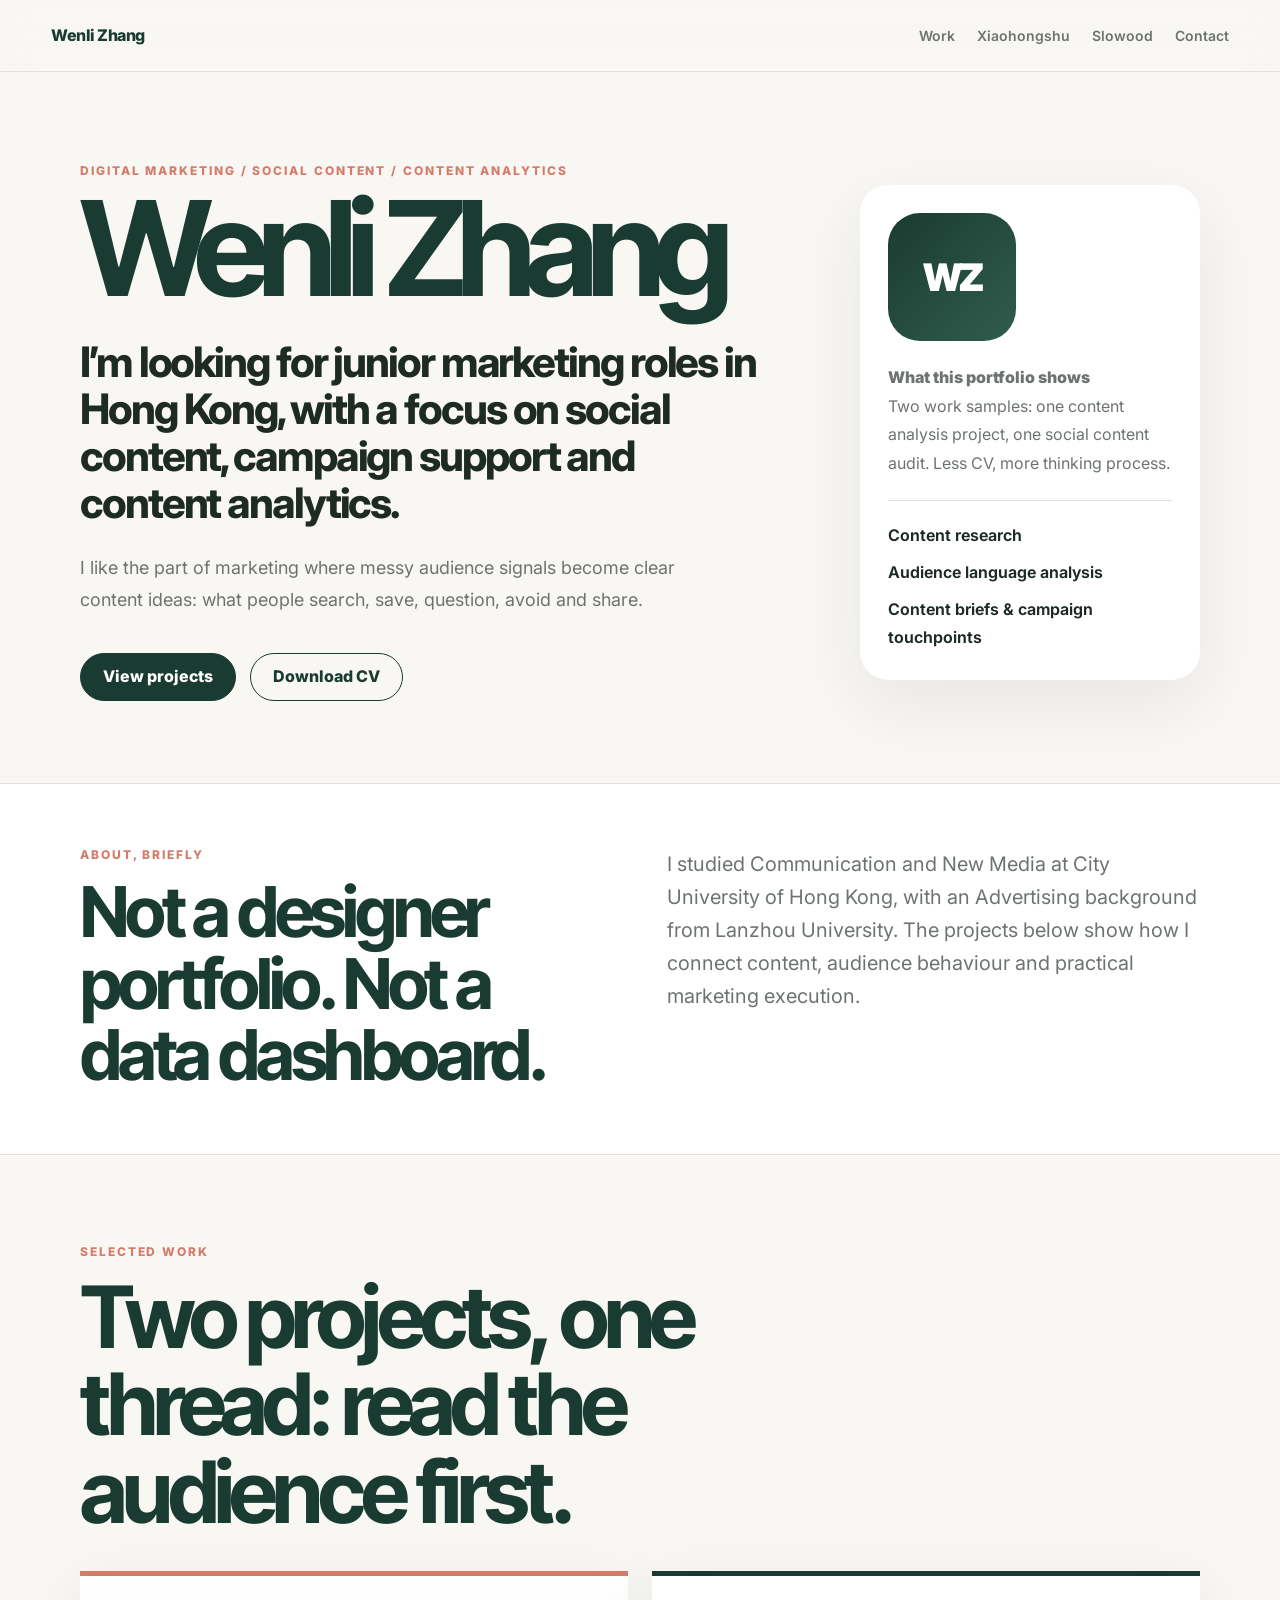
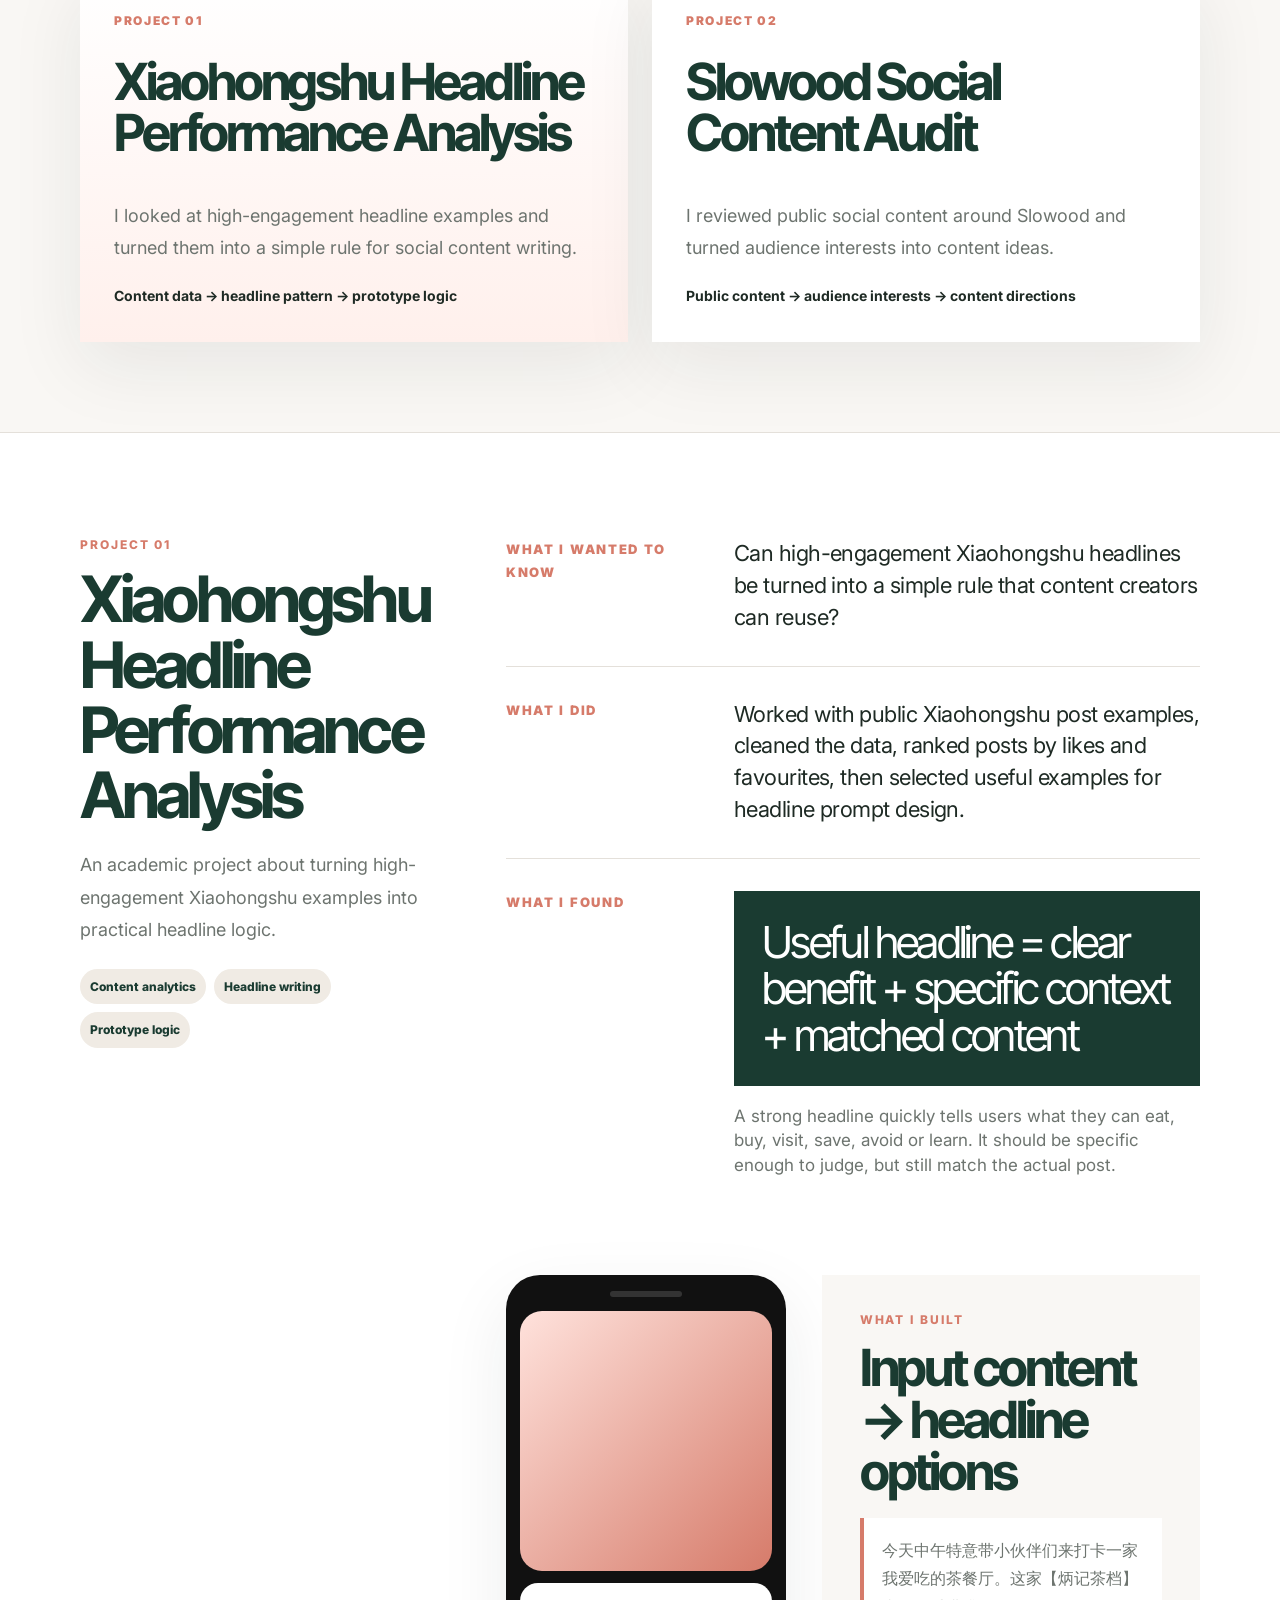
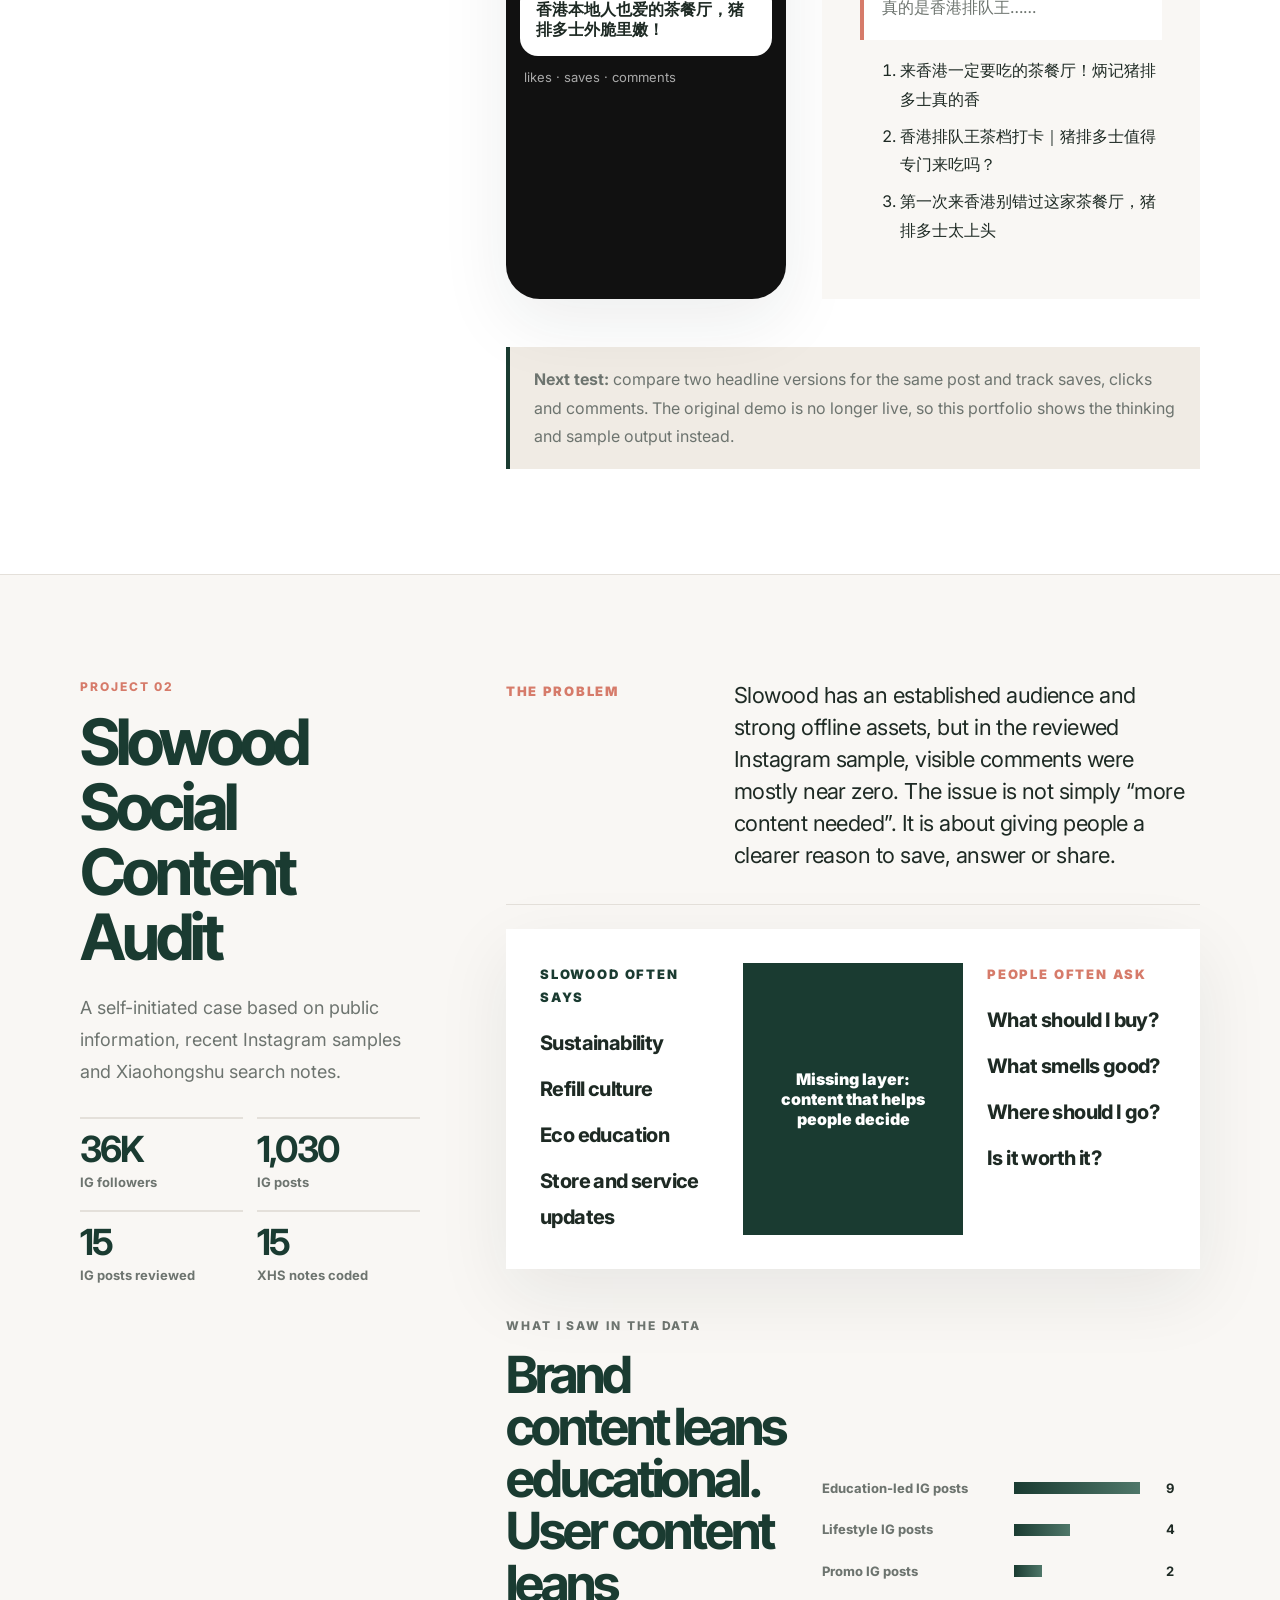
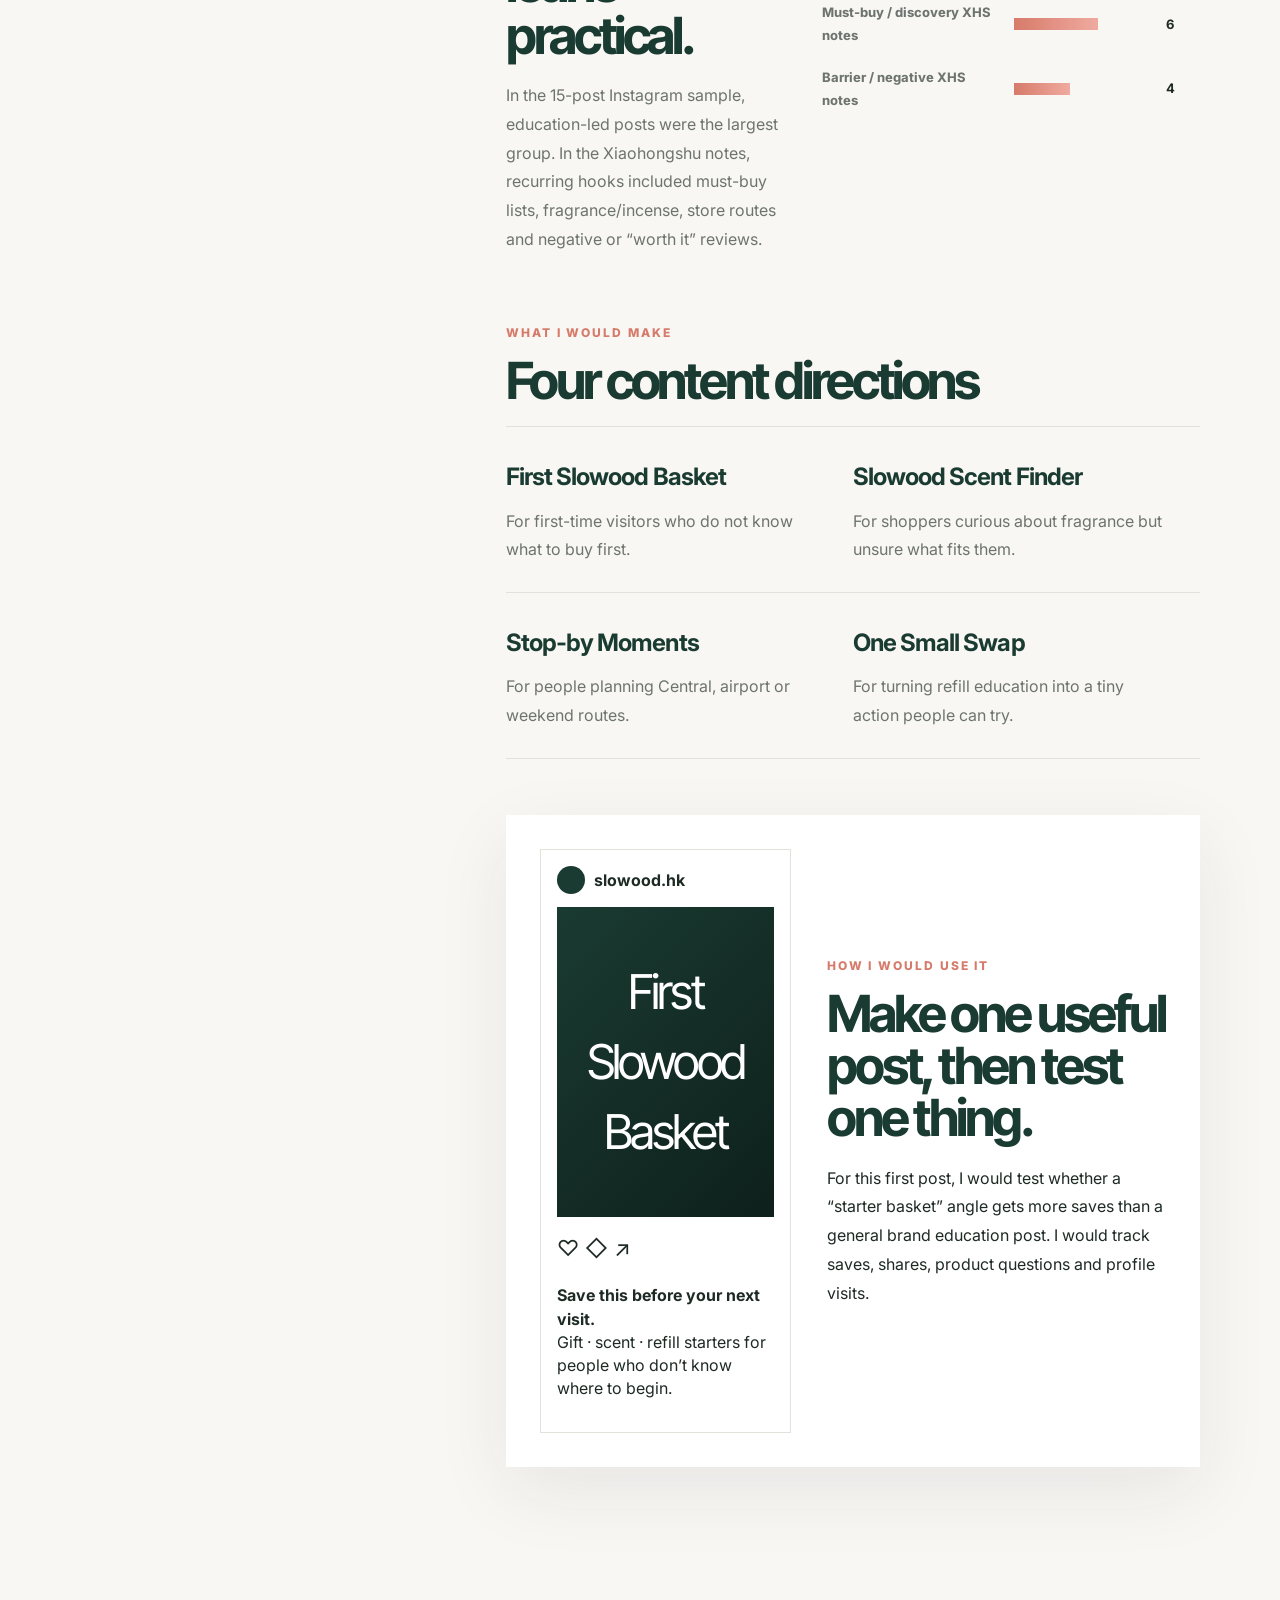
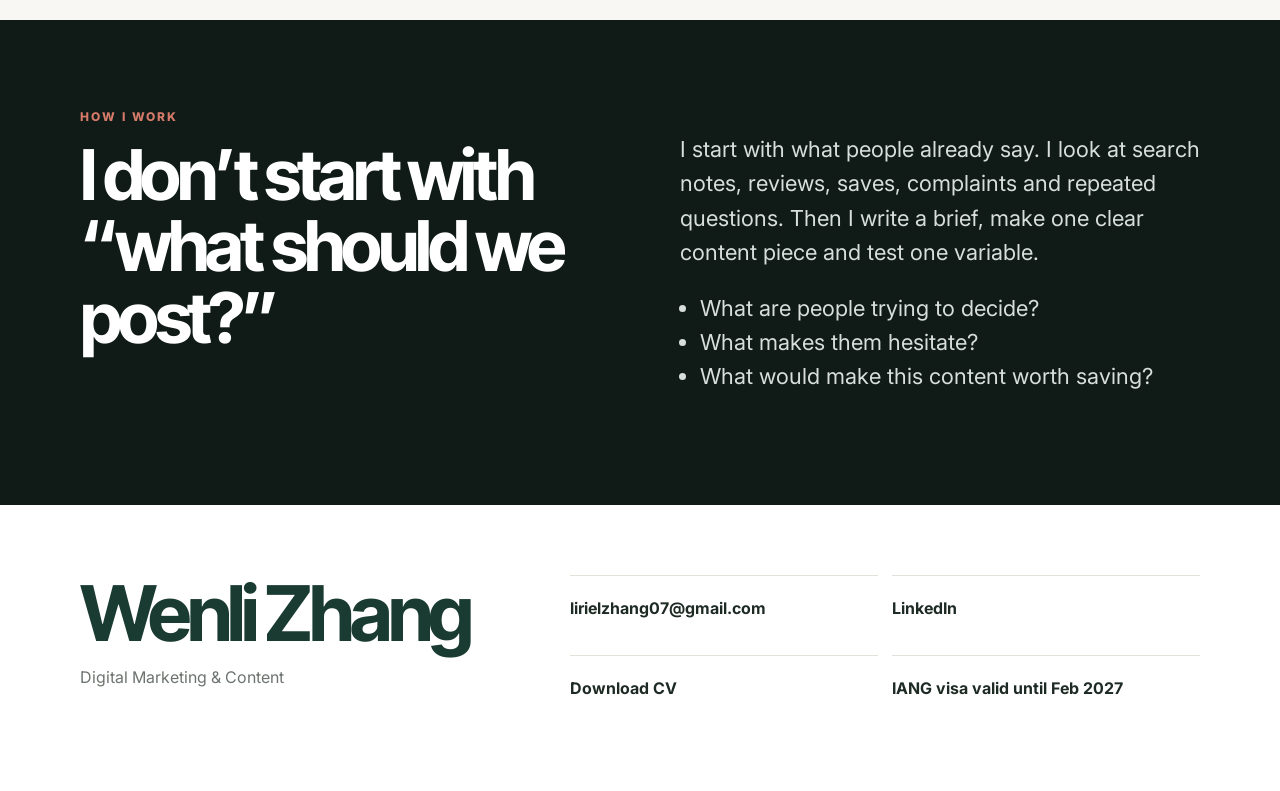
==== commit 9bdea9a9: "Add files via upload" ====
--- a/index.html
+++ b/index.html
@@ -3,342 +3,262 @@
 <head>
   <meta charset="utf-8" />
   <meta name="viewport" content="width=device-width, initial-scale=1" />
-  <title>Wenli Zhang | Digital Marketing Portfolio</title>
-  <meta name="description" content="Digital marketing and social content portfolio by Wenli Zhang. Two project cases: Xiaohongshu headline analysis and Slowood social content strategy." />
-  <meta name="theme-color" content="#0f1f2e" />
+  <title>Wenli Zhang | Digital Marketing & Content Portfolio</title>
+  <meta name="description" content="Wenli Zhang's portfolio for junior digital marketing, social media and content marketing roles in Hong Kong." />
   <link rel="preconnect" href="https://fonts.googleapis.com">
   <link rel="preconnect" href="https://fonts.gstatic.com" crossorigin>
-  <link href="https://fonts.googleapis.com/css2?family=DM+Sans:wght@400;500;600;700;800&family=Playfair+Display:wght@600;700&display=swap" rel="stylesheet">
+  <link href="https://fonts.googleapis.com/css2?family=Inter:wght@400;500;600;700;800;900&family=Inter+Tight:wght@600;700;800&display=swap" rel="stylesheet">
   <link rel="stylesheet" href="style.css" />
 </head>
 <body>
   <header class="topbar">
-    <a class="wordmark" href="#home" aria-label="Wenli Zhang portfolio home">
-      <span>Wenli Zhang</span>
-      <small>Digital Marketing Portfolio</small>
-    </a>
-    <button class="menu-toggle" type="button" aria-label="Open navigation" aria-expanded="false">Menu</button>
-    <nav class="nav-links" aria-label="Primary navigation">
-      <a href="#projects">Projects</a>
-      <a href="#case-xhs">Xiaohongshu</a>
-      <a href="#case-slowood">Slowood</a>
-      <a href="#visual-kit">Visual Kit</a>
+    <a class="logo" href="#home">Wenli Zhang</a>
+    <button class="menu-button" type="button" aria-expanded="false" aria-controls="nav">Menu</button>
+    <nav id="nav" class="nav" aria-label="Primary navigation">
+      <a href="#work">Work</a>
+      <a href="#xiaohongshu">Xiaohongshu</a>
+      <a href="#slowood">Slowood</a>
       <a href="#contact">Contact</a>
     </nav>
   </header>
 
-  <main id="home">
-    <section class="hero scene">
-      <div class="hero-copy">
-        <p class="kicker">Portfolio for junior Hong Kong marketing roles</p>
-        <h1>Digital marketing, social content, and data-informed content planning.</h1>
-        <p class="lead">I am a marketing graduate with analytics and content planning experience, looking for a junior role in <strong>digital marketing</strong>, <strong>social media</strong>, or <strong>campaign support</strong>.</p>
-        <div class="hero-actions">
-          <a class="btn dark" href="#projects">View projects</a>
-          <a class="btn ghost" href="assets/Wenli_Zhang_CV.pdf" download>Download CV</a>
-        </div>
-      </div>
-      <aside class="hero-board" aria-label="Portfolio focus summary">
-        <div class="board-label">How to read this portfolio</div>
-        <div class="route-line">
-          <article>
-            <span>01</span>
-            <h2>Analyse content data</h2>
-            <p>Xiaohongshu headlines, engagement signals, content rules.</p>
-          </article>
-          <article>
-            <span>02</span>
-            <h2>Decode user language</h2>
-            <p>What users search, save, question, avoid and share.</p>
-          </article>
-          <article>
-            <span>03</span>
-            <h2>Turn insight into action</h2>
-            <p>Content tasks, campaign touchpoints and KPI framework.</p>
-          </article>
-        </div>
-      </aside>
-    </section>
-
-    <section class="mini-about scene">
-      <div>
-        <p class="kicker">About Me</p>
-        <h2>Not a CV repeat — a work sample.</h2>
-      </div>
-      <p>I studied Communication and New Media at City University of Hong Kong after an Advertising background. My portfolio focuses on two project cases that show how I move from messy social content signals to clear content planning and execution ideas.</p>
-      <div class="capability-strip">
-        <span>Content research</span>
-        <span>Social media planning</span>
-        <span>Campaign support</span>
-        <span>Basic reporting</span>
-      </div>
-    </section>
-
-    <section id="projects" class="projects scene">
-      <div class="section-intro">
-        <p class="kicker">Selected projects</p>
-        <h2>Two cases, one story: from content data to brand action.</h2>
-      </div>
-      <div class="project-duo">
-        <a class="project-tile main" href="#case-xhs">
-          <div class="tile-num">Case 01</div>
-          <h3>Xiaohongshu Headline Performance Analysis</h3>
-          <p>Data-driven content analysis case. Shows how high-engagement posts can become reusable headline rules and prototype logic.</p>
-          <div class="mini-tags"><span>Academic project</span><span>Content analytics</span><span>Headline framework</span></div>
-        </a>
-        <a class="project-tile secondary" href="#case-slowood">
-          <div class="tile-num">Case 02</div>
-          <h3>Slowood Social Content Audit & Strategy</h3>
-          <p>Content strategy case. Uses public social signals to turn weak interaction into practical campaign touchpoints.</p>
-          <div class="mini-tags"><span>Self-initiated</span><span>Social audit</span><span>Campaign planning</span></div>
-        </a>
-      </div>
-    </section>
-
-    <section id="case-xhs" class="case case-xhs">
-      <div class="case-hero scene compact">
+  <main>
+    <section id="home" class="hero">
+      <div class="wrap hero-grid">
+        <div class="hero-copy">
+          <p class="small-label">Digital Marketing / Social Content / Content Analytics</p>
+          <h1>Wenli Zhang</h1>
+          <p class="lead">I’m looking for junior marketing roles in Hong Kong, with a focus on social content, campaign support and content analytics.</p>
+          <p class="plain">I like the part of marketing where messy audience signals become clear content ideas: what people search, save, question, avoid and share.</p>
+          <div class="hero-actions">
+            <a class="btn dark" href="#work">View projects</a>
+            <a class="btn light" href="assets/Wenli_Zhang_CV.pdf" download>Download CV</a>
+          </div>
+        </div>
+        <aside class="profile-panel" aria-label="Profile summary">
+          <div class="photo-slot" aria-hidden="true">WZ</div>
+          <div>
+            <p class="mini-title">What this portfolio shows</p>
+            <p>Two work samples: one content analysis project, one social content audit. Less CV, more thinking process.</p>
+          </div>
+          <ul class="quick-list">
+            <li>Content research</li>
+            <li>Audience language analysis</li>
+            <li>Content briefs & campaign touchpoints</li>
+          </ul>
+        </aside>
+      </div>
+    </section>
+
+    <section class="intro-band">
+      <div class="wrap intro-grid">
         <div>
-          <p class="kicker">Case 01 · Data-driven content analysis</p>
+          <p class="small-label">About, briefly</p>
+          <h2>Not a designer portfolio. Not a data dashboard.</h2>
+        </div>
+        <p>I studied Communication and New Media at City University of Hong Kong, with an Advertising background from Lanzhou University. The projects below show how I connect content, audience behaviour and practical marketing execution.</p>
+      </div>
+    </section>
+
+    <section id="work" class="section work-index">
+      <div class="wrap">
+        <div class="section-title-row">
+          <p class="small-label">Selected work</p>
+          <h2>Two projects, one thread: read the audience first.</h2>
+        </div>
+        <div class="project-row">
+          <a class="project-tile primary-tile" href="#xiaohongshu">
+            <span>Project 01</span>
+            <h3>Xiaohongshu Headline Performance Analysis</h3>
+            <p>I looked at high-engagement headline examples and turned them into a simple rule for social content writing.</p>
+            <strong>Content data → headline pattern → prototype logic</strong>
+          </a>
+          <a class="project-tile" href="#slowood">
+            <span>Project 02</span>
+            <h3>Slowood Social Content Audit</h3>
+            <p>I reviewed public social content around Slowood and turned audience interests into content ideas.</p>
+            <strong>Public content → audience interests → content directions</strong>
+          </a>
+        </div>
+      </div>
+    </section>
+
+    <section id="xiaohongshu" class="case case-xhs">
+      <div class="wrap case-grid">
+        <div class="case-sticky">
+          <p class="small-label">Project 01</p>
           <h2>Xiaohongshu Headline Performance Analysis</h2>
-          <p class="lead">This academic project started with a practical question: can high-engagement Xiaohongshu headlines be turned into a reusable rule for content creators?</p>
-        </div>
-        <div class="case-facts">
-          <p><strong>Role</strong><br>Data collection, cleaning, sample selection, headline pattern analysis</p>
-          <p><strong>Output</strong><br>Headline quality framework + AI-assisted prototype logic</p>
-          <p><strong>Marketing value</strong><br>Turn content examples into practical writing rules</p>
-        </div>
-      </div>
-
-      <div class="xhs-grid scene">
-        <div class="visual-card data-card">
-          <p class="kicker">Data lens</p>
-          <h3>From posts to patterns</h3>
-          <div class="pipeline">
-            <span>Collect</span><span>Clean</span><span>Rank</span><span>Select</span><span>Build prompt</span>
-          </div>
-          <p class="note">Technical work was kept simple in the portfolio: the value is not the crawler itself, but how engagement signals and headline features become content rules.</p>
-        </div>
-        <div class="phone-mock" aria-label="Mock Xiaohongshu post card">
-          <div class="phone-top"></div>
-          <div class="cover-block"></div>
-          <h4>香港本地人也爱的茶餐厅，猪排多士外脆里嫩！</h4>
-          <div class="social-row"><span>Likes</span><span>Saves</span><span>Comments</span></div>
-        </div>
-      </div>
-
-      <div class="framework scene">
-        <p class="kicker">Headline framework</p>
-        <h3>Useful headline = clear benefit + specific context + matched content</h3>
-        <div class="rule-grid">
-          <article><strong>Benefit</strong><p>Users quickly know what they can eat, buy, visit, save, avoid or learn.</p></article>
-          <article><strong>Specific context</strong><p>Location, price, identity and scenario make a post easier to judge.</p></article>
-          <article><strong>Matched content</strong><p>A strong hook should attract attention without misleading the reader.</p></article>
-        </div>
-      </div>
-
-      <div class="prototype scene">
-        <div class="input-panel">
-          <span>Input content</span>
-          <p>今天中午特意带小伙伴们来打卡一家我爱吃的茶餐厅。这家【炳记茶档】真的是香港排队王，好多艺人同行也很爱来打卡。我推荐的第一名就是【猪排多士】，外面脆脆的，里面的肉嫩嫩的有嚼劲。如果你们来香港一定要来试试。</p>
-        </div>
-        <div class="output-panel">
-          <span>Generated-style headline options</span>
-          <ol>
-            <li>来香港一定要吃的茶餐厅！炳记猪排多士真的香</li>
-            <li>香港排队王茶档打卡｜猪排多士值得专门来吃吗？</li>
-            <li>第一次来香港别错过这家茶餐厅，猪排多士太上头</li>
-            <li>香港本地人也爱的茶餐厅，猪排多士外脆里嫩！</li>
-          </ol>
-          <p class="fineprint">Sample output based on original academic prototype logic. No live API connection is claimed.</p>
-        </div>
-      </div>
-
-      <div class="validation scene">
+          <p class="case-summary">An academic project about turning high-engagement Xiaohongshu examples into practical headline logic.</p>
+          <div class="case-tags">
+            <span>Content analytics</span>
+            <span>Headline writing</span>
+            <span>Prototype logic</span>
+          </div>
+        </div>
+
+        <div class="case-content">
+          <div class="story-block">
+            <div class="row-label">What I wanted to know</div>
+            <div class="row-content">Can high-engagement Xiaohongshu headlines be turned into a simple rule that content creators can reuse?</div>
+          </div>
+          <div class="story-block">
+            <div class="row-label">What I did</div>
+            <div class="row-content">Worked with public Xiaohongshu post examples, cleaned the data, ranked posts by likes and favourites, then selected useful examples for headline prompt design.</div>
+          </div>
+          <div class="story-block no-border">
+            <div class="row-label">What I found</div>
+            <div class="row-content">
+              <div class="formula-line">Useful headline = clear benefit + specific context + matched content</div>
+              <p>A strong headline quickly tells users what they can eat, buy, visit, save, avoid or learn. It should be specific enough to judge, but still match the actual post.</p>
+            </div>
+          </div>
+
+          <div class="visual-split">
+            <div class="phone-card xhs-phone">
+              <div class="phone-top"></div>
+              <div class="post-image coral-bg"></div>
+              <p class="post-title">香港本地人也爱的茶餐厅，猪排多士外脆里嫩！</p>
+              <div class="post-meta">likes · saves · comments</div>
+            </div>
+            <div class="output-panel">
+              <p class="small-label">What I built</p>
+              <h3>Input content → headline options</h3>
+              <p class="sample-input">今天中午特意带小伙伴们来打卡一家我爱吃的茶餐厅。这家【炳记茶档】真的是香港排队王……</p>
+              <ol>
+                <li>来香港一定要吃的茶餐厅！炳记猪排多士真的香</li>
+                <li>香港排队王茶档打卡｜猪排多士值得专门来吃吗？</li>
+                <li>第一次来香港别错过这家茶餐厅，猪排多士太上头</li>
+              </ol>
+            </div>
+          </div>
+
+          <div class="quiet-note">
+            <strong>Next test:</strong> compare two headline versions for the same post and track saves, clicks and comments. The original demo is no longer live, so this portfolio shows the thinking and sample output instead.
+          </div>
+        </div>
+      </div>
+    </section>
+
+    <section id="slowood" class="case case-slowood">
+      <div class="wrap case-grid">
+        <div class="case-sticky">
+          <p class="small-label">Project 02</p>
+          <h2>Slowood Social Content Audit</h2>
+          <p class="case-summary">A self-initiated case based on public information, recent Instagram samples and Xiaohongshu search notes.</p>
+          <div class="numbers-strip">
+            <div><strong>36K</strong><span>IG followers</span></div>
+            <div><strong>1,030</strong><span>IG posts</span></div>
+            <div><strong>15</strong><span>IG posts reviewed</span></div>
+            <div><strong>15</strong><span>XHS notes coded</span></div>
+          </div>
+        </div>
+
+        <div class="case-content">
+          <div class="story-block">
+            <div class="row-label">The problem</div>
+            <div class="row-content">Slowood has an established audience and strong offline assets, but in the reviewed Instagram sample, visible comments were mostly near zero. The issue is not simply “more content needed”. It is about giving people a clearer reason to save, answer or share.</div>
+          </div>
+
+          <div class="language-board">
+            <div>
+              <p class="board-label">Slowood often says</p>
+              <ul>
+                <li>Sustainability</li>
+                <li>Refill culture</li>
+                <li>Eco education</li>
+                <li>Store and service updates</li>
+              </ul>
+            </div>
+            <div class="middle-line">Missing layer:<br>content that helps people decide</div>
+            <div>
+              <p class="board-label coral">People often ask</p>
+              <ul>
+                <li>What should I buy?</li>
+                <li>What smells good?</li>
+                <li>Where should I go?</li>
+                <li>Is it worth it?</li>
+              </ul>
+            </div>
+          </div>
+
+          <div class="simple-chart-wrap">
+            <div>
+              <p class="small-label">What I saw in the data</p>
+              <h3>Brand content leans educational. User content leans practical.</h3>
+              <p>In the 15-post Instagram sample, education-led posts were the largest group. In the Xiaohongshu notes, recurring hooks included must-buy lists, fragrance/incense, store routes and negative or “worth it” reviews.</p>
+            </div>
+            <div class="bar-chart" aria-label="Simple visual summary">
+              <div class="bar-row"><span>Education-led IG posts</span><i style="--w:90%"></i><b>9</b></div>
+              <div class="bar-row"><span>Lifestyle IG posts</span><i style="--w:40%"></i><b>4</b></div>
+              <div class="bar-row"><span>Promo IG posts</span><i style="--w:20%"></i><b>2</b></div>
+              <div class="bar-row coral-bar"><span>Must-buy / discovery XHS notes</span><i style="--w:60%"></i><b>6</b></div>
+              <div class="bar-row coral-bar"><span>Barrier / negative XHS notes</span><i style="--w:40%"></i><b>4</b></div>
+            </div>
+          </div>
+
+          <div class="idea-section">
+            <p class="small-label">What I would make</p>
+            <h3>Four content directions</h3>
+            <div class="idea-list">
+              <div><strong>First Slowood Basket</strong><p>For first-time visitors who do not know what to buy first.</p></div>
+              <div><strong>Slowood Scent Finder</strong><p>For shoppers curious about fragrance but unsure what fits them.</p></div>
+              <div><strong>Stop-by Moments</strong><p>For people planning Central, airport or weekend routes.</p></div>
+              <div><strong>One Small Swap</strong><p>For turning refill education into a tiny action people can try.</p></div>
+            </div>
+          </div>
+
+          <div class="post-showcase">
+            <div class="real-post">
+              <div class="ig-top"><span></span><strong>slowood.hk</strong></div>
+              <div class="post-visual">
+                <p>First<br>Slowood<br>Basket</p>
+              </div>
+              <div class="ig-actions">♡  ◇  ↗</div>
+              <p><strong>Save this before your next visit.</strong><br>Gift · scent · refill starters for people who don’t know where to begin.</p>
+            </div>
+            <div>
+              <p class="small-label">How I would use it</p>
+              <h3>Make one useful post, then test one thing.</h3>
+              <p>For this first post, I would test whether a “starter basket” angle gets more saves than a general brand education post. I would track saves, shares, product questions and profile visits.</p>
+            </div>
+          </div>
+        </div>
+      </div>
+    </section>
+
+    <section class="section work-method">
+      <div class="wrap method-grid">
         <div>
-          <p class="kicker">How I would validate it</p>
-          <h3>A/B test plan, not fake results.</h3>
-        </div>
-        <div class="validation-grid">
-          <article><strong>Test</strong><p>Compare benefit-led vs curiosity-led headline options.</p></article>
-          <article><strong>Metrics</strong><p>Click-through, saves, comments, and title-content fit feedback.</p></article>
-          <article><strong>Decision</strong><p>Keep headline rules that improve action without misleading readers.</p></article>
-        </div>
-      </div>
-    </section>
-
-    <section id="case-slowood" class="case case-slowood">
-      <div class="case-hero scene compact dark-panel">
+          <p class="small-label">How I work</p>
+          <h2>I don’t start with “what should we post?”</h2>
+        </div>
+        <div class="method-text">
+          <p>I start with what people already say. I look at search notes, reviews, saves, complaints and repeated questions. Then I write a brief, make one clear content piece and test one variable.</p>
+          <ul>
+            <li>What are people trying to decide?</li>
+            <li>What makes them hesitate?</li>
+            <li>What would make this content worth saving?</li>
+          </ul>
+        </div>
+      </div>
+    </section>
+
+    <section id="contact" class="contact">
+      <div class="wrap contact-grid">
         <div>
-          <p class="kicker">Case 02 · Social content strategy</p>
-          <h2>Slowood Social Content Audit & Strategy</h2>
-          <p class="lead">A self-initiated portfolio case based on public social signals. The goal is not to invent a campaign from nowhere, but to show how data can shape content tasks and campaign touchpoints.</p>
-        </div>
-        <div class="stat-stack">
-          <span><strong>36K</strong> IG followers</span>
-          <span><strong>1,030</strong> IG posts</span>
-          <span><strong>15</strong> IG posts reviewed</span>
-          <span><strong>15</strong> XHS notes coded</span>
-        </div>
-      </div>
-
-      <div class="research-summary scene">
-        <div class="section-intro small">
-          <p class="kicker">What I found</p>
-          <h3>Research summary</h3>
-        </div>
-        <div class="summary-table">
-          <div><b>Instagram</b><p>Content is mainly educational; visible comments in the sample are mostly near zero.</p></div>
-          <div><b>Xiaohongshu</b><p>Users search through must-buy, scent, souvenir, Central / airport and worth-it language.</p></div>
-          <div><b>Reviews & articles</b><p>Store experience, price/value, refill friction and product choice are repeated decision points.</p></div>
-          <div><b>Benchmarks</b><p>Sustainable content works better when it becomes practical, routine-based and easy to imitate.</p></div>
-        </div>
-      </div>
-
-      <div class="charts scene">
-        <div class="chart-card">
-          <p class="kicker">Slowood IG sample</p>
-          <h3>Content mix leans educational</h3>
-          <div class="bar-chart">
-            <div style="--w:90%"><span>Education</span><b>9</b></div>
-            <div style="--w:40%"><span>Lifestyle</span><b>4</b></div>
-            <div style="--w:20%"><span>Promo</span><b>2</b></div>
-          </div>
-          <p class="fineprint">Based on the 15 usable recent-post sample in the research pack.</p>
-        </div>
-        <div class="chart-card accent">
-          <p class="kicker">XHS note coding</p>
-          <h3>Consumer language is decision-oriented</h3>
-          <div class="bar-chart coral-bars">
-            <div style="--w:100%"><span>Must-buy / product discovery</span><b>6</b></div>
-            <div style="--w:67%"><span>Barrier / negative review</span><b>4</b></div>
-            <div style="--w:50%"><span>Store visit / route guide</span><b>3</b></div>
-            <div style="--w:83%"><span>Scent / incense mentions</span><b>5</b></div>
-            <div style="--w:17%"><span>Airport shopping</span><b>1</b></div>
-          </div>
-          <p class="fineprint">15 Xiaohongshu notes were coded by motivation, barrier and recurring themes. Theme counts can overlap.</p>
-        </div>
-      </div>
-
-      <div class="example-coding scene">
-        <p class="kicker">From raw content to content task</p>
-        <h3>Data was not copied as titles. It was decoded into user needs.</h3>
-        <div class="coding-examples">
-          <article>
-            <span>Raw user language</span>
-            <p>“Slowood 必买 / 伴手礼 / 购物攻略”</p>
-            <b>Meaning</b>
-            <p>Users want help choosing what to buy first.</p>
-            <strong>Content task: First Slowood Basket</strong>
-          </article>
-          <article>
-            <span>Raw user language</span>
-            <p>“香氛无限回购 / 没心理准备不要买这个香”</p>
-            <b>Meaning</b>
-            <p>Scent drives interest, but also mismatch risk.</p>
-            <strong>Content task: Slowood Scent Finder</strong>
-          </article>
-          <article>
-            <span>Raw user language</span>
-            <p>“中环 / 机场 / 离港前必逛”</p>
-            <b>Meaning</b>
-            <p>Slowood appears in route-based shopping moments.</p>
-            <strong>Content task: Slowood Stop-by Moments</strong>
-          </article>
-        </div>
-      </div>
-
-      <div class="diagnosis scene">
-        <p class="kicker">Core diagnosis</p>
-        <h3>Brand vs. consumer language mismatch</h3>
-        <div class="split-board">
-          <div>
-            <span>Brand says</span>
-            <ul><li>Sustainable living</li><li>Refill culture</li><li>Eco education</li><li>Store updates</li></ul>
-          </div>
-          <div class="middle-gap">Mismatch</div>
-          <div>
-            <span>Consumers ask</span>
-            <ul><li>What should I buy?</li><li>What smells good?</li><li>Is it worth it?</li><li>When should I visit?</li></ul>
-          </div>
-        </div>
-        <p class="bigline">The opportunity is to translate Slowood’s sustainable lifestyle positioning into content that is easier to save, answer, share and repeat.</p>
-      </div>
-
-      <div class="strategy scene">
-        <div class="section-intro small">
-          <p class="kicker">Strategy</p>
-          <h3>Start Small with Slowood</h3>
-          <p>Translate sustainability into low-barrier actions: choose one product, test one scent, save one visit moment, and begin one refill step.</p>
-        </div>
-        <div class="task-board">
-          <article><span>01</span><h4>First Slowood Basket</h4><p>Reduce first-time choice friction.</p></article>
-          <article><span>02</span><h4>Slowood Scent Finder</h4><p>Reduce sensory uncertainty.</p></article>
-          <article><span>03</span><h4>Slowood Stop-by Moments</h4><p>Turn location into occasion.</p></article>
-          <article><span>04</span><h4>One Small Swap</h4><p>Convert education into micro-action.</p></article>
-        </div>
-      </div>
-
-      <div class="sprint scene">
-        <p class="kicker">Execution</p>
-        <h3>4-week content sprint</h3>
-        <div class="sprint-row">
-          <article><b>Week 1</b><span>First Slowood Basket</span><p>Saves · Shares · Product questions</p></article>
-          <article><b>Week 2</b><span>Scent Finder</span><p>Poll replies · Saves · Scent questions</p></article>
-          <article><b>Week 3</b><span>Stop-by Moments</span><p>Profile visits · Route saves · QR scans</p></article>
-          <article><b>Week 4</b><span>One Small Swap</span><p>Tags · Story mentions · Refill scans</p></article>
-        </div>
-      </div>
-
-      <div class="brief-and-measure scene">
-        <div class="brief-note">
-          <p class="kicker">Sample brief</p>
-          <h3>Slowood Scent Finder</h3>
-          <p><strong>Audience:</strong> scent-led shoppers / gift shoppers</p>
-          <p><strong>Problem:</strong> Interested in scent products but unsure which one fits.</p>
-          <p><strong>Format:</strong> IG carousel + Story poll + in-store scent prompt.</p>
-          <p><strong>CTA:</strong> Save before your next visit / vote your scent mood.</p>
-        </div>
-        <div class="measurement">
-          <p class="kicker">Measurement</p>
-          <h3>What I would track</h3>
-          <div class="metric-grid">
-            <span>Saves</span><span>Shares</span><span>Poll replies</span><span>Product questions</span><span>QR scans</span><span>Tagged posts</span><span>Opt-ins</span><span>Return code use</span>
-          </div>
-          <p class="fineprint">Proposed measurement framework only. No real campaign results are claimed.</p>
-        </div>
-      </div>
-    </section>
-
-    <section id="visual-kit" class="visual-kit scene">
-      <div class="section-intro">
-        <p class="kicker">Visual Kit</p>
-        <h2>Campaign touchpoints, not just pretty cards.</h2>
-        <p>Concept mockups for “Start Small with Slowood”. These visuals are portfolio mockups and were not used by Slowood.</p>
-      </div>
-      <div class="mockup-grid">
-        <article class="mock dark"><span>Feed Post</span><h3>Start Small with Slowood</h3><p>One product to try. One scent to test. One refill step to begin.</p></article>
-        <article class="mock coral"><span>XHS Cover</span><h3>First Slowood Basket</h3><p>Gift · Scent · Refill starters</p></article>
-        <article class="mock light"><span>IG Story Poll</span><h3>Which scent mood are you?</h3><div class="polls"><b>Clean</b><b>Woody</b><b>Herbal</b><b>Warm</b></div></article>
-        <article class="mock sage"><span>In-store Prompt</span><h3>One small swap today?</h3><p>Snap your refill or reuse moment. Tag us to be reposted.</p></article>
-        <article class="mock navy"><span>Reward Card</span><h3>Bring a friend next time</h3><p>STARTSMALL10</p></article>
-      </div>
-    </section>
-
-    <section id="contact" class="contact scene">
-      <div>
-        <p class="kicker">Contact</p>
-        <h2>Let’s connect.</h2>
-      </div>
-      <div class="contact-list">
-        <a href="mailto:lirielzhang07@gmail.com">lirielzhang07@gmail.com</a>
-        <a href="https://linkedin.com/in/wenli-zhang-693ba2299">LinkedIn</a>
-        <a href="assets/Wenli_Zhang_CV.pdf" download>Download CV</a>
-        <span>IANG visa · valid until 5 Feb 2027</span>
+          <h2>Wenli Zhang</h2>
+          <p>Digital Marketing & Content</p>
+        </div>
+        <div class="contact-links">
+          <a href="mailto:lirielzhang07@gmail.com">lirielzhang07@gmail.com</a>
+          <a href="https://linkedin.com/in/wenli-zhang-693ba2299">LinkedIn</a>
+          <a href="assets/Wenli_Zhang_CV.pdf" download>Download CV</a>
+          <span>IANG visa valid until Feb 2027</span>
+        </div>
       </div>
     </section>
   </main>
 
-  <footer class="footer">© <span id="year"></span> Wenli Zhang · Digital Marketing & Social Content Portfolio</footer>
   <script src="script.js"></script>
 </body>
 </html>
--- a/style.css
+++ b/style.css
@@ -1,35 +1,18 @@
 :root{
-  --bg:#fafafa;
-  --paper:#ffffff;
-  --ink:#0f1f2e;
-  --muted:#64717d;
-  --line:#e6e8eb;
-  --green:#123f33;
-  --teal:#16c7a3;
-  --coral:#ff6b6b;
-  --cream:#f6f1e9;
-  --sage:#e7f1eb;
-  --navy:#101827;
-  --shadow:0 24px 70px rgba(15,31,46,.09);
-  --radius:26px;
-  --radius-sm:16px;
+  --bg:#f9f7f4;
+  --white:#ffffff;
+  --ink:#1e2a24;
+  --muted:#6d746f;
+  --green:#1a3b31;
+  --coral:#d67b6a;
+  --line:#e4e0da;
+  --soft:#f0ebe4;
+  --soft-coral:#fff0ec;
+  --shadow:0 24px 70px rgba(30,42,36,.08);
 }
 *{box-sizing:border-box}
 html{scroll-behavior:smooth}
-body{margin:0;background:var(--bg);color:var(--ink);font-family:"DM Sans",system-ui,sans-serif;line-height:1.75;letter-spacing:-.01em}
-a{color:inherit}.topbar{position:sticky;top:0;z-index:30;display:flex;align-items:center;justify-content:space-between;padding:18px clamp(18px,4vw,56px);background:rgba(250,250,250,.86);backdrop-filter:blur(18px);border-bottom:1px solid var(--line)}
-.wordmark{text-decoration:none;display:flex;flex-direction:column;line-height:1.05}.wordmark span{font-family:"Playfair Display",serif;font-size:1.25rem;font-weight:700}.wordmark small{font-size:.76rem;color:var(--muted);margin-top:.28rem}.nav-links{display:flex;gap:8px}.nav-links a{text-decoration:none;color:var(--muted);font-size:.88rem;font-weight:700;padding:9px 13px;border-radius:999px}.nav-links a:hover{color:var(--ink);background:#eef1f2}.menu-toggle{display:none;border:1px solid var(--line);background:var(--paper);border-radius:999px;padding:9px 14px;font-weight:800;color:var(--ink)}
-.scene{width:min(1180px,calc(100% - 36px));margin:0 auto}.kicker{margin:0 0 12px;text-transform:uppercase;letter-spacing:.16em;font-size:.75rem;font-weight:800;color:var(--coral)}
-h1,h2,h3{font-family:"Playfair Display",serif;line-height:1.04;letter-spacing:-.04em}h1{font-size:clamp(3.2rem,8vw,7.6rem);margin:0 0 24px}h2{font-size:clamp(2.3rem,5vw,4.9rem);margin:0 0 18px}h3{font-size:clamp(1.6rem,3vw,3rem);margin:0 0 18px}p{margin:0 0 1.2em}.lead{font-size:clamp(1.1rem,2vw,1.42rem);color:#273746;max-width:760px}.lead strong{color:var(--green)}
-.hero{display:grid;grid-template-columns:1.1fr .9fr;gap:44px;align-items:center;padding:92px 0 76px}.hero-copy{padding-right:20px}.hero-actions{display:flex;gap:12px;flex-wrap:wrap;margin-top:28px}.btn{display:inline-flex;align-items:center;justify-content:center;text-decoration:none;border-radius:999px;padding:13px 22px;font-weight:800;border:1px solid var(--ink)}.btn.dark{background:var(--ink);color:white}.btn.ghost{background:transparent}.btn:hover{transform:translateY(-2px)}
-.hero-board{background:var(--ink);color:white;border-radius:34px;padding:28px;box-shadow:var(--shadow);position:relative;overflow:hidden}.hero-board:before{content:"";position:absolute;inset:auto -120px -130px auto;width:330px;height:330px;border-radius:50%;background:radial-gradient(circle,var(--teal),transparent 65%);opacity:.5}.board-label{font-weight:800;color:var(--teal);margin-bottom:18px}.route-line{display:grid;gap:16px;position:relative}.route-line article{background:rgba(255,255,255,.075);border:1px solid rgba(255,255,255,.13);border-radius:20px;padding:18px}.route-line span{display:inline-grid;place-items:center;width:36px;height:36px;border-radius:50%;background:var(--teal);color:var(--ink);font-weight:900;margin-bottom:12px}.route-line h2{font-family:"DM Sans",sans-serif;letter-spacing:-.02em;font-size:1.08rem;margin:0 0 4px}.route-line p{color:rgba(255,255,255,.72);font-size:.93rem;margin:0}
-.mini-about{display:grid;grid-template-columns:.85fr 1fr;gap:34px;align-items:end;padding:48px 0;border-top:1px solid var(--line);border-bottom:1px solid var(--line)}.mini-about h2{font-size:clamp(2rem,4vw,4rem)}.capability-strip{display:flex;gap:10px;flex-wrap:wrap;margin-top:14px}.capability-strip span,.mini-tags span{display:inline-flex;border:1px solid var(--line);background:var(--paper);padding:7px 11px;border-radius:999px;font-size:.8rem;font-weight:800;color:#33424f}
-.projects{padding:86px 0}.section-intro{max-width:860px;margin-bottom:30px}.section-intro.small{max-width:650px}.project-duo{display:grid;grid-template-columns:1.05fr .95fr;gap:18px}.project-tile{text-decoration:none;border-radius:32px;padding:32px;min-height:360px;display:flex;flex-direction:column;justify-content:space-between;box-shadow:var(--shadow);transition:.22s}.project-tile:hover{transform:translateY(-5px)}.project-tile.main{background:linear-gradient(135deg,var(--ink),#263747);color:white}.project-tile.secondary{background:var(--cream);border:1px solid #eadfd0}.tile-num{font-weight:900;color:var(--teal);text-transform:uppercase;letter-spacing:.14em;font-size:.74rem}.project-tile h3{font-size:clamp(2rem,4vw,4.1rem);margin:20px 0}.project-tile.main p{color:rgba(255,255,255,.78)}.project-tile.secondary p{color:var(--muted)}.project-tile.main .mini-tags span{background:rgba(255,255,255,.1);border-color:rgba(255,255,255,.2);color:white}.mini-tags{display:flex;gap:8px;flex-wrap:wrap}
-.case{padding:56px 0;border-top:1px solid var(--line)}.case-hero{display:grid;grid-template-columns:1fr .78fr;gap:24px;align-items:stretch;padding:40px;border-radius:34px;background:var(--paper);box-shadow:var(--shadow);margin-bottom:24px}.case-hero.compact h2{font-size:clamp(2.6rem,5vw,5.2rem)}.case-facts{display:grid;gap:12px}.case-facts p{background:#f4f6f7;border:1px solid var(--line);border-radius:18px;padding:16px;margin:0}.case-facts strong{color:var(--coral)}
-.xhs-grid{display:grid;grid-template-columns:1fr 360px;gap:22px;margin:22px auto}.visual-card,.phone-mock,.framework,.prototype,.validation,.research-summary,.chart-card,.example-coding,.diagnosis,.strategy,.sprint,.brief-note,.measurement{border-radius:30px;background:var(--paper);box-shadow:var(--shadow);border:1px solid var(--line);padding:30px}.data-card{background:linear-gradient(135deg,#fff,#fff0ec)}.pipeline{display:flex;gap:8px;flex-wrap:wrap;margin:26px 0}.pipeline span{padding:10px 13px;background:var(--ink);color:white;border-radius:999px;font-weight:800;font-size:.88rem}.note,.fineprint{font-size:.88rem;color:var(--muted)}.phone-mock{background:var(--ink);color:white;min-height:520px}.phone-top{width:90px;height:7px;background:rgba(255,255,255,.25);border-radius:99px;margin:0 auto 24px}.cover-block{height:250px;border-radius:22px;background:linear-gradient(145deg,#ffcec7,#fff0ea 48%,#15c7a3);margin-bottom:20px}.phone-mock h4{font-size:1.35rem;line-height:1.22;margin:0 0 18px}.social-row{display:flex;gap:8px;flex-wrap:wrap}.social-row span{background:rgba(255,255,255,.12);border:1px solid rgba(255,255,255,.16);border-radius:999px;padding:6px 10px;font-weight:800;font-size:.78rem}
-.framework{margin:22px auto;background:var(--cream)}.framework h3{max-width:920px}.rule-grid,.validation-grid,.charts,.coding-examples,.task-board,.brief-and-measure,.mockup-grid{display:grid;gap:16px}.rule-grid{grid-template-columns:repeat(3,1fr)}.rule-grid article,.validation-grid article,.coding-examples article,.task-board article{border-radius:20px;background:white;border:1px solid var(--line);padding:20px}.rule-grid strong,.validation-grid strong{font-size:1.05rem;color:var(--green)}.prototype{display:grid;grid-template-columns:1fr 1fr;gap:16px;margin:22px auto;background:#f4f6f7}.input-panel,.output-panel{background:white;border-radius:22px;padding:22px;border:1px solid var(--line)}.input-panel span,.output-panel span,.coding-examples span{display:block;color:var(--coral);font-weight:900;text-transform:uppercase;letter-spacing:.13em;font-size:.72rem;margin-bottom:10px}.output-panel li{margin-bottom:10px}.validation{display:grid;grid-template-columns:.8fr 1.2fr;gap:20px;align-items:start;margin:22px auto;background:var(--ink);color:white}.validation p{color:rgba(255,255,255,.75)}.validation-grid article{background:rgba(255,255,255,.08);border-color:rgba(255,255,255,.15)}.validation-grid strong{color:var(--teal)}
-.dark-panel{background:var(--navy);color:white}.dark-panel .lead{color:rgba(255,255,255,.78)}.stat-stack{display:grid;grid-template-columns:1fr 1fr;gap:12px}.stat-stack span{background:rgba(255,255,255,.08);border:1px solid rgba(255,255,255,.13);border-radius:22px;padding:20px;color:rgba(255,255,255,.75)}.stat-stack strong{display:block;font-family:"Playfair Display",serif;font-size:2.9rem;color:var(--teal);line-height:1}.research-summary{display:grid;grid-template-columns:.48fr 1fr;gap:24px;margin:22px auto;background:#fff}.summary-table{display:grid;gap:1px;background:var(--line);border:1px solid var(--line);border-radius:22px;overflow:hidden}.summary-table div{display:grid;grid-template-columns:170px 1fr;gap:20px;background:white;padding:18px}.summary-table b{color:var(--green)}.summary-table p{margin:0;color:var(--muted)}.charts{grid-template-columns:1fr 1fr;margin:22px auto}.chart-card{box-shadow:none}.chart-card.accent{background:#fff3f1}.bar-chart{display:grid;gap:14px;margin-top:20px}.bar-chart div{position:relative;display:grid;grid-template-columns:1fr 42px;align-items:center;gap:12px;min-height:34px}.bar-chart div:before{content:"";position:absolute;left:0;top:6px;height:22px;width:var(--w);border-radius:99px;background:linear-gradient(90deg,var(--green),var(--teal));opacity:.88}.coral-bars div:before{background:linear-gradient(90deg,var(--coral),#ffc2b6)}.bar-chart span,.bar-chart b{position:relative;z-index:1;font-weight:800}.bar-chart span{padding-left:12px;color:var(--ink)}
-.example-coding{margin:22px auto}.coding-examples{grid-template-columns:repeat(3,1fr)}.coding-examples strong{display:block;margin-top:14px;color:var(--green)}.diagnosis{margin:22px auto;background:var(--cream)}.split-board{display:grid;grid-template-columns:1fr 180px 1fr;gap:16px;align-items:stretch;margin-top:18px}.split-board>div{background:white;border:1px solid var(--line);border-radius:24px;padding:24px}.split-board span{font-weight:900;color:var(--coral);text-transform:uppercase;letter-spacing:.12em;font-size:.76rem}.middle-gap{display:grid!important;place-items:center;background:var(--ink)!important;color:white;font-family:"Playfair Display",serif;font-size:1.65rem}.bigline{font-size:1.25rem;font-weight:800;color:var(--green);margin-top:22px}.strategy{margin:22px auto;background:#f0fbf7}.task-board{grid-template-columns:repeat(4,1fr)}.task-board span{font-weight:900;color:var(--coral)}.task-board h4{font-size:1.2rem;margin:8px 0}.sprint{margin:22px auto;background:var(--paper)}.sprint-row{display:grid;grid-template-columns:repeat(4,1fr);gap:12px}.sprint-row article{background:var(--ink);color:white;border-radius:22px;padding:20px}.sprint-row b{display:block;color:var(--teal);margin-bottom:16px}.sprint-row span{display:block;font-family:"Playfair Display",serif;font-size:1.45rem;line-height:1.1;margin-bottom:18px}.sprint-row p{color:rgba(255,255,255,.72);font-size:.92rem}.brief-and-measure{grid-template-columns:1fr 1fr;margin:22px auto}.brief-note{box-shadow:none;background:#fff7f5}.measurement{box-shadow:none;background:var(--navy);color:white}.measurement h3{color:white}.metric-grid{display:flex;flex-wrap:wrap;gap:9px}.metric-grid span{background:rgba(255,255,255,.1);border:1px solid rgba(255,255,255,.15);border-radius:999px;padding:8px 11px;font-weight:800;color:white}.measurement .fineprint{color:rgba(255,255,255,.6);margin-top:16px}
-.visual-kit{padding:84px 0}.mockup-grid{grid-template-columns:1.1fr .95fr .95fr .95fr .95fr}.mock{min-height:300px;border-radius:30px;padding:22px;display:flex;flex-direction:column;justify-content:space-between;box-shadow:var(--shadow)}.mock span{font-weight:900;text-transform:uppercase;letter-spacing:.13em;font-size:.72rem}.mock h3{font-size:2.1rem}.mock.dark{background:var(--ink);color:white}.mock.coral{background:#ffe0dc}.mock.light{background:white;border:1px solid var(--line)}.mock.sage{background:var(--sage)}.mock.navy{background:var(--navy);color:white}.polls{display:grid;gap:8px}.polls b{background:rgba(18,63,51,.08);border-radius:999px;padding:8px 12px}.contact{display:grid;grid-template-columns:.65fr 1.35fr;gap:30px;align-items:center;background:var(--ink);color:white;border-radius:34px;padding:40px;margin-bottom:50px}.contact h2{color:white}.contact-list{display:flex;gap:10px;flex-wrap:wrap;justify-content:flex-end}.contact-list a,.contact-list span{background:rgba(255,255,255,.08);border:1px solid rgba(255,255,255,.14);border-radius:999px;padding:10px 14px;text-decoration:none;color:white;font-weight:800}.footer{text-align:center;color:var(--muted);padding:28px}
-@media(max-width:980px){.hero,.mini-about,.project-duo,.case-hero,.xhs-grid,.prototype,.validation,.research-summary,.charts,.brief-and-measure,.contact{grid-template-columns:1fr}.rule-grid,.coding-examples,.task-board,.sprint-row{grid-template-columns:repeat(2,1fr)}.mockup-grid{grid-template-columns:repeat(2,1fr)}.split-board{grid-template-columns:1fr}.middle-gap{min-height:90px}.summary-table div{grid-template-columns:1fr}.nav-links{position:absolute;top:72px;right:18px;display:none;flex-direction:column;background:white;border:1px solid var(--line);box-shadow:var(--shadow);border-radius:20px;padding:10px}.nav-links.is-open{display:flex}.menu-toggle{display:inline-flex}}
-@media(max-width:620px){.scene{width:min(100% - 22px,1180px)}.topbar{padding:14px 12px}.hero{padding:56px 0 44px}.rule-grid,.validation-grid,.task-board,.coding-examples,.sprint-row,.mockup-grid,.stat-stack{grid-template-columns:1fr}.case-hero,.visual-card,.phone-mock,.framework,.prototype,.validation,.research-summary,.chart-card,.example-coding,.diagnosis,.strategy,.sprint,.brief-note,.measurement,.visual-kit,.contact{border-radius:22px;padding:20px}.project-tile{min-height:300px;padding:24px}.contact-list{justify-content:flex-start}.mock{min-height:240px}h1{font-size:3.4rem}}
+body{margin:0;background:var(--bg);color:var(--ink);font-family:Inter,"Helvetica Neue",Arial,sans-serif;line-height:1.8;font-size:16px}
+a{color:inherit}.wrap{width:min(1120px,calc(100% - 40px));margin:0 auto}.topbar{position:sticky;top:0;z-index:10;height:72px;display:flex;align-items:center;justify-content:space-between;padding:0 clamp(20px,4vw,56px);background:rgba(249,247,244,.88);backdrop-filter:blur(16px);border-bottom:1px solid var(--line)}.logo{text-decoration:none;font-weight:800;letter-spacing:-.03em;color:var(--green)}.nav{display:flex;gap:22px}.nav a{text-decoration:none;color:var(--muted);font-size:14px;font-weight:600}.nav a:hover{color:var(--coral)}.menu-button{display:none;border:0;background:transparent;color:var(--ink);font-weight:700;font:inherit}.hero{padding:92px 0 82px}.hero-grid{display:grid;grid-template-columns:1fr 340px;gap:84px;align-items:center}.small-label{margin:0 0 14px;color:var(--coral);font-size:12px;line-height:1.2;letter-spacing:.16em;text-transform:uppercase;font-weight:800}.hero h1{font-family:"Inter Tight",Inter,sans-serif;font-size:clamp(68px,11vw,132px);line-height:.86;letter-spacing:-.08em;margin:0 0 32px;color:var(--green)}.lead{font-size:clamp(24px,3.4vw,42px);line-height:1.12;letter-spacing:-.05em;font-weight:750;max-width:820px;margin:0 0 26px}.plain{max-width:650px;color:var(--muted);font-size:18px}.hero-actions{display:flex;gap:14px;margin-top:36px;flex-wrap:wrap}.btn{display:inline-flex;align-items:center;justify-content:center;min-height:48px;padding:0 22px;border-radius:999px;text-decoration:none;font-weight:800;border:1px solid var(--green);transition:.18s ease}.btn:hover{transform:translateY(-2px)}.btn.dark{background:var(--green);color:#fff}.btn.light{background:transparent;color:var(--green)}.profile-panel{background:var(--white);padding:28px;border-radius:28px;box-shadow:var(--shadow);display:grid;gap:22px}.photo-slot{width:128px;height:128px;border-radius:32px;background:linear-gradient(135deg,var(--green),#315c4e);color:#fff;display:grid;place-items:center;font-size:38px;font-weight:900;letter-spacing:-.07em}.mini-title{margin:0 0 6px;font-weight:850;color:var(--green)}.profile-panel p{margin:0;color:var(--muted)}.quick-list{margin:0;padding:20px 0 0;border-top:1px solid var(--line);list-style:none;display:grid;gap:8px;color:var(--ink);font-weight:650}.intro-band{background:var(--white);padding:64px 0;border-block:1px solid var(--line)}.intro-grid{display:grid;grid-template-columns:.95fr 1fr;gap:80px;align-items:start}.intro-grid h2,.section-title-row h2,.case-sticky h2,.method-grid h2,.contact h2{font-family:"Inter Tight",Inter,sans-serif;letter-spacing:-.06em;line-height:1.02;margin:0;color:var(--green)}.intro-grid h2,.method-grid h2{font-size:clamp(38px,5.6vw,70px)}.intro-grid p:last-child{font-size:20px;line-height:1.65;margin:0;color:var(--muted)}.section{padding:90px 0}.section-title-row{max-width:780px;margin-bottom:34px}.section-title-row h2{font-size:clamp(42px,7vw,86px)}.project-row{display:grid;grid-template-columns:1fr 1fr;gap:24px}.project-tile{min-height:350px;text-decoration:none;padding:34px;background:var(--white);border-top:5px solid var(--green);display:flex;flex-direction:column;justify-content:space-between;box-shadow:var(--shadow);transition:.2s ease}.project-tile:hover{transform:translateY(-6px)}.project-tile span{font-size:12px;text-transform:uppercase;letter-spacing:.14em;color:var(--coral);font-weight:900}.project-tile h3{font-family:"Inter Tight",Inter,sans-serif;font-size:clamp(34px,4vw,52px);line-height:1;letter-spacing:-.06em;margin:24px 0;color:var(--green)}.project-tile p{font-size:18px;color:var(--muted);max-width:470px}.project-tile strong{font-size:14px;color:var(--ink)}.primary-tile{background:linear-gradient(180deg,#fff,var(--soft-coral));border-top-color:var(--coral)}.case{padding:105px 0;border-top:1px solid var(--line)}.case-xhs{background:#fff}.case-slowood{background:var(--bg)}.case-grid{display:grid;grid-template-columns:340px 1fr;gap:86px;align-items:start}.case-sticky{position:sticky;top:110px}.case-sticky h2{font-size:clamp(42px,5vw,72px)}.case-summary{font-size:18px;color:var(--muted);margin:22px 0}.case-tags{display:flex;gap:8px;flex-wrap:wrap}.case-tags span{font-size:12px;font-weight:800;color:var(--green);background:var(--soft);border-radius:999px;padding:7px 10px}.story-block{display:grid;grid-template-columns:190px 1fr;gap:38px;padding:32px 0;border-bottom:1px solid var(--line)}.story-block:first-child{padding-top:0}.story-block.no-border{border-bottom:0}.row-label{font-size:13px;letter-spacing:.13em;text-transform:uppercase;color:var(--coral);font-weight:900}.row-content{font-size:22px;line-height:1.45;letter-spacing:-.025em}.row-content p{font-size:17px;color:var(--muted);letter-spacing:0;max-width:650px}.formula-line{font-family:"Inter Tight",Inter,sans-serif;background:var(--green);color:#fff;padding:28px;border-radius:0;font-size:clamp(28px,4vw,44px);line-height:1.05;letter-spacing:-.06em;margin-bottom:18px}.visual-split,.simple-chart-wrap,.post-showcase{display:grid;grid-template-columns:.85fr 1.15fr;gap:36px;margin:48px 0}.phone-card{background:#111;border-radius:34px;padding:14px;width:min(100%,300px);box-shadow:var(--shadow)}.phone-top{width:72px;height:6px;background:#333;border-radius:99px;margin:2px auto 14px}.post-image{height:260px;border-radius:22px}.coral-bg{background:linear-gradient(135deg,#ffe2dc,#d67b6a)}.post-title{background:#fff;color:var(--ink);border-radius:18px;padding:16px;margin:12px 0 0;font-weight:800;line-height:1.3}.post-meta{color:#aaa;font-size:13px;padding:10px 4px}.output-panel{padding:38px;background:var(--bg)}.output-panel h3,.simple-chart-wrap h3,.idea-section h3,.post-showcase h3{font-family:"Inter Tight",Inter,sans-serif;color:var(--green);font-size:clamp(30px,4vw,54px);line-height:1.02;letter-spacing:-.06em;margin:0 0 20px}.sample-input{padding:18px;background:var(--white);border-left:4px solid var(--coral);color:var(--muted)}.output-panel li{margin:0 0 8px}.quiet-note{border-left:4px solid var(--green);padding:18px 24px;background:var(--soft);color:var(--muted);margin-top:30px}.numbers-strip{display:grid;grid-template-columns:1fr 1fr;gap:14px;margin-top:28px}.numbers-strip div{border-top:2px solid var(--line);padding-top:12px}.numbers-strip strong{display:block;font-size:36px;line-height:1;letter-spacing:-.05em;color:var(--green)}.numbers-strip span{font-size:13px;color:var(--muted);font-weight:700}.language-board{display:grid;grid-template-columns:1fr 220px 1fr;gap:24px;background:var(--white);padding:34px;margin:24px 0 50px;box-shadow:var(--shadow)}.language-board ul{margin:16px 0 0;padding:0;list-style:none;display:grid;gap:10px;font-size:20px;font-weight:750;letter-spacing:-.03em}.board-label{margin:0;color:var(--green);font-weight:900;font-size:13px;text-transform:uppercase;letter-spacing:.14em}.board-label.coral{color:var(--coral)}.middle-line{display:grid;place-items:center;text-align:center;background:var(--green);color:#fff;padding:20px;font-weight:900;line-height:1.25}.simple-chart-wrap{align-items:center}.simple-chart-wrap p{color:var(--muted)}.bar-chart{display:grid;gap:18px}.bar-row{display:grid;grid-template-columns:180px 1fr 34px;gap:12px;align-items:center;font-size:13px;font-weight:750;color:var(--muted)}.bar-row i{height:12px;background:linear-gradient(90deg,var(--green),#4f7769);width:var(--w);display:block}.bar-row.coral-bar i{background:linear-gradient(90deg,var(--coral),#f0aaa0)}.bar-row b{color:var(--ink)}.idea-section{margin:56px 0}.idea-list{display:grid;grid-template-columns:1fr 1fr;gap:0;border-top:1px solid var(--line)}.idea-list div{padding:28px 28px 28px 0;border-bottom:1px solid var(--line)}.idea-list strong{font-size:24px;letter-spacing:-.04em;color:var(--green)}.idea-list p{color:var(--muted);margin:8px 0 0}.post-showcase{align-items:center;background:var(--white);padding:34px;box-shadow:var(--shadow)}.real-post{max-width:330px;background:#fff;border:1px solid var(--line);padding:16px}.ig-top{display:flex;gap:9px;align-items:center;margin-bottom:12px}.ig-top span{width:28px;height:28px;border-radius:50%;background:var(--green);display:inline-block}.post-visual{height:310px;background:linear-gradient(135deg,var(--green),#0e201b);display:grid;place-items:center;color:#fff;text-align:center}.post-visual p{font-family:"Inter Tight";font-size:48px;line-height:.95;letter-spacing:-.06em;margin:0}.ig-actions{font-size:22px;margin:12px 0}.real-post p{line-height:1.45}.work-method{background:#101b17;color:#fff}.method-grid{display:grid;grid-template-columns:1fr 1fr;gap:80px}.method-grid h2{color:#fff}.method-text{font-size:22px;line-height:1.55;color:#d8dedb}.method-text ul{padding-left:20px}.contact{background:#fff;padding:70px 0}.contact-grid{display:grid;grid-template-columns:1fr 1.4fr;gap:40px;align-items:start}.contact h2{font-size:clamp(44px,6vw,80px)}.contact p{color:var(--muted);margin:10px 0}.contact-links{display:grid;grid-template-columns:1fr 1fr;gap:14px}.contact-links a,.contact-links span{padding:18px 0;border-top:1px solid var(--line);text-decoration:none;color:var(--ink);font-weight:700}.contact-links a:hover{color:var(--coral)}
+@media(max-width:900px){.topbar{height:auto;min-height:64px;align-items:flex-start;padding-top:18px;padding-bottom:18px}.menu-button{display:block}.nav{display:none;position:absolute;right:20px;top:58px;background:#fff;padding:18px;box-shadow:var(--shadow);flex-direction:column;gap:10px;min-width:180px}.nav.open{display:flex}.hero-grid,.intro-grid,.project-row,.case-grid,.visual-split,.simple-chart-wrap,.post-showcase,.method-grid,.contact-grid{grid-template-columns:1fr;gap:36px}.case-sticky{position:static}.hero{padding-top:70px}.language-board{grid-template-columns:1fr}.middle-line{min-height:110px}.story-block{grid-template-columns:1fr;gap:12px}.idea-list{grid-template-columns:1fr}.contact-links{grid-template-columns:1fr}.profile-panel{max-width:420px}.case{padding:80px 0}.bar-row{grid-template-columns:1fr}.bar-row i{max-width:100%}.bar-row b{display:none}}
+@media(max-width:560px){.wrap{width:min(100% - 24px,1120px)}.hero h1{font-size:64px}.lead{font-size:28px}.project-tile{min-height:280px;padding:26px}.language-board,.post-showcase,.output-panel{padding:24px}.row-content{font-size:19px}.numbers-strip{grid-template-columns:1fr 1fr}.photo-slot{width:108px;height:108px}.topbar{position:relative}}
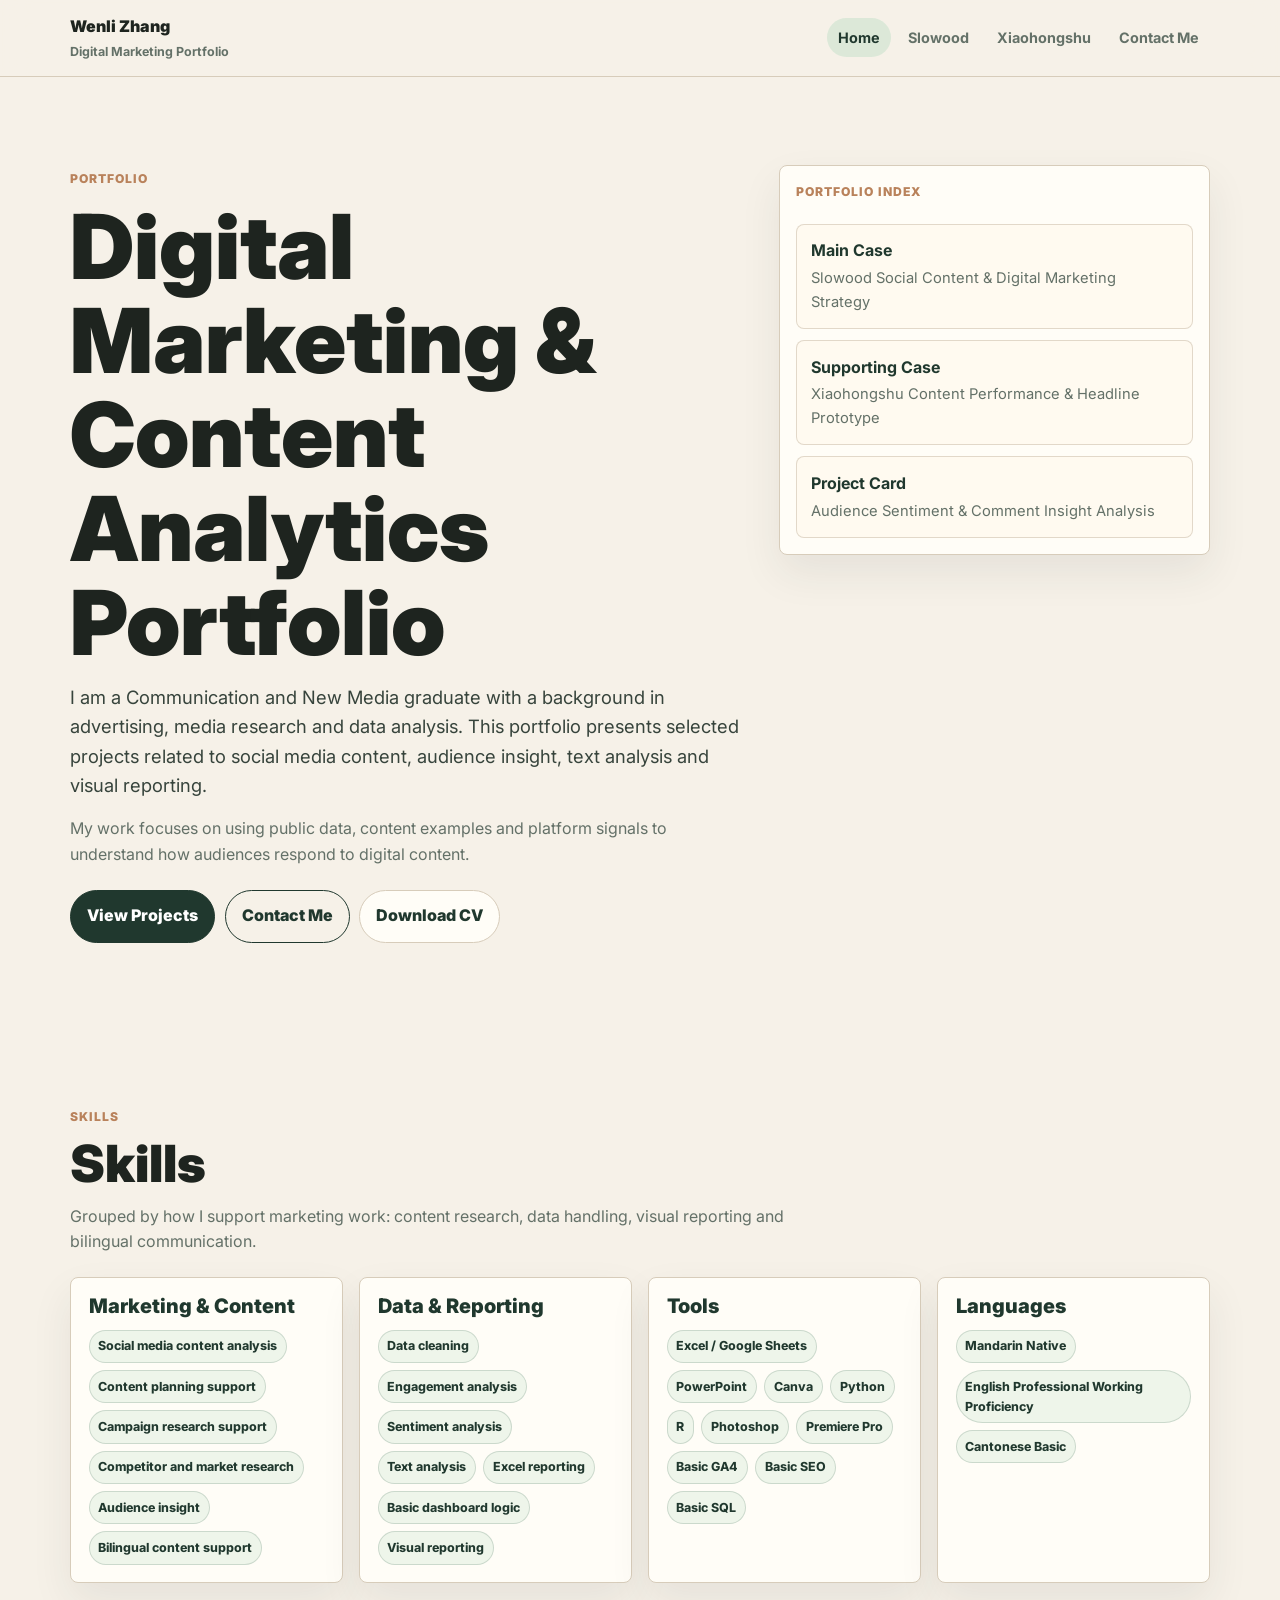
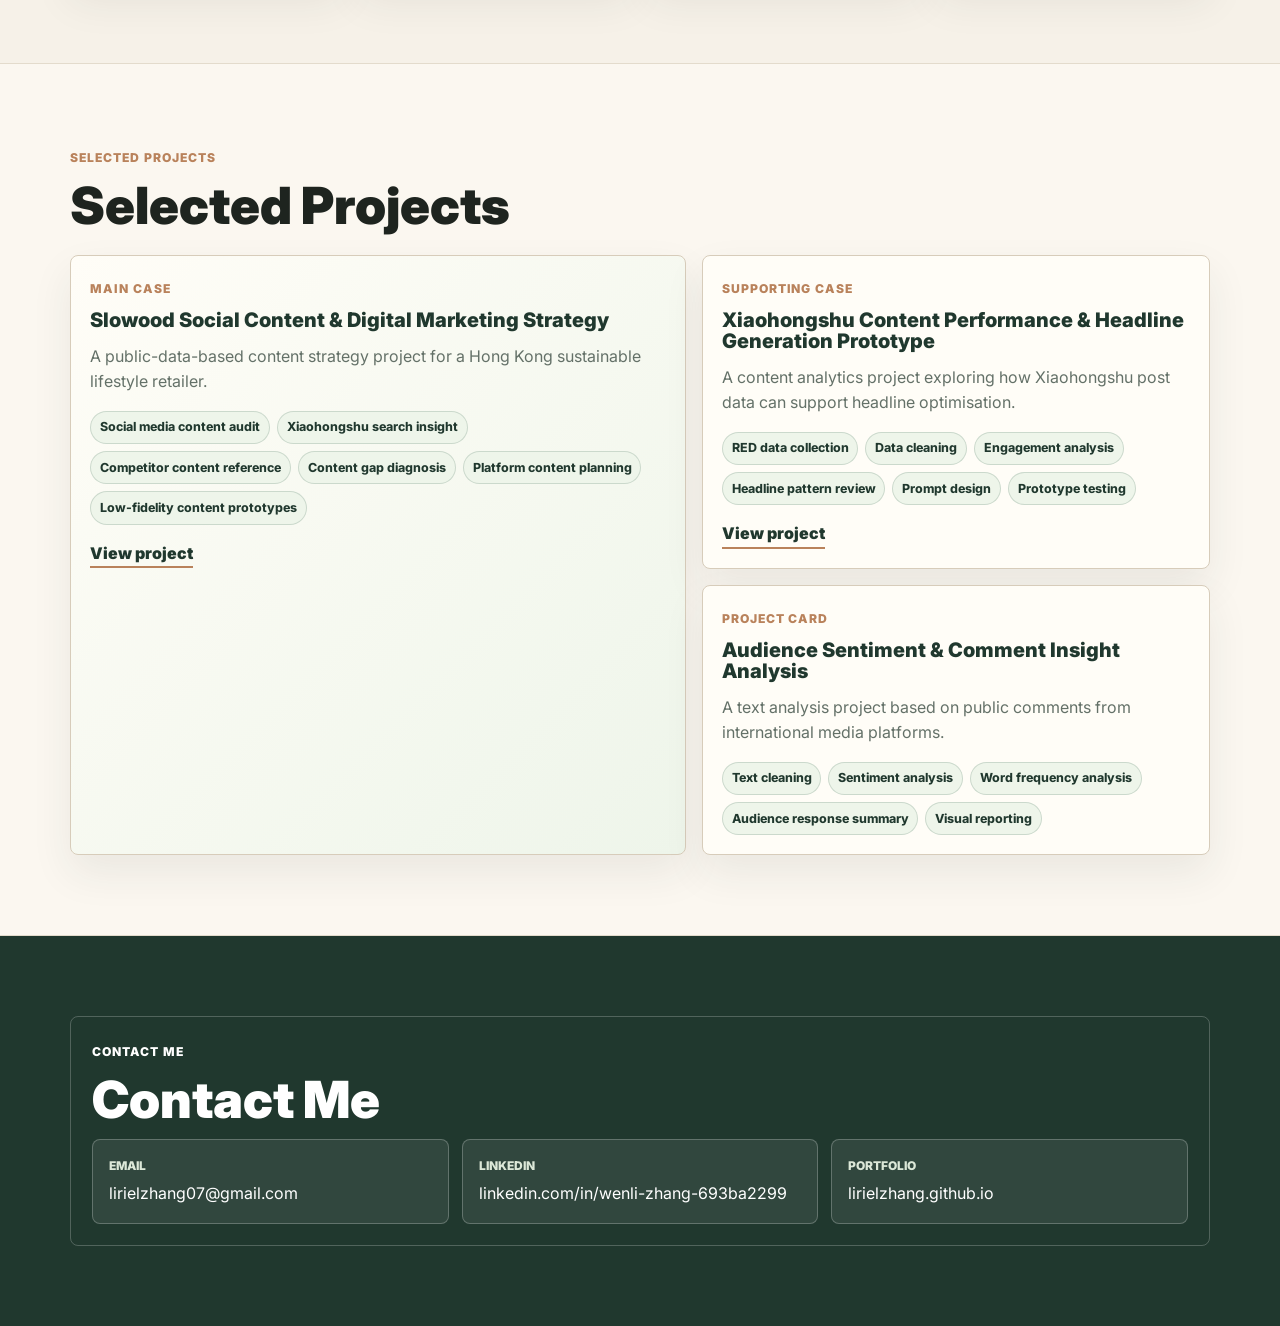
==== commit 938b5097: "Add files via upload" ====
--- a/index.html
+++ b/index.html
@@ -1,264 +1,113 @@
 <!doctype html>
 <html lang="en">
 <head>
-  <meta charset="utf-8" />
-  <meta name="viewport" content="width=device-width, initial-scale=1" />
-  <title>Wenli Zhang | Digital Marketing & Content Portfolio</title>
-  <meta name="description" content="Wenli Zhang's portfolio for junior digital marketing, social media and content marketing roles in Hong Kong." />
+  <meta charset="utf-8">
+  <meta name="viewport" content="width=device-width, initial-scale=1">
+  <title>Wenli Zhang | Digital Marketing & Content Analytics Portfolio</title>
+  <meta name="description" content="Digital marketing and content analytics portfolio for Hong Kong junior marketing roles.">
+  <meta name="theme-color" content="#20382E">
+  <link rel="icon" href="data:,">
   <link rel="preconnect" href="https://fonts.googleapis.com">
   <link rel="preconnect" href="https://fonts.gstatic.com" crossorigin>
-  <link href="https://fonts.googleapis.com/css2?family=Inter:wght@400;500;600;700;800;900&family=Inter+Tight:wght@600;700;800&display=swap" rel="stylesheet">
-  <link rel="stylesheet" href="style.css" />
+  <link href="https://fonts.googleapis.com/css2?family=Inter:wght@400;500;600;700;800;900&display=swap" rel="stylesheet">
+  <link rel="stylesheet" href="style.css">
 </head>
 <body>
-  <header class="topbar">
-    <a class="logo" href="#home">Wenli Zhang</a>
-    <button class="menu-button" type="button" aria-expanded="false" aria-controls="nav">Menu</button>
-    <nav id="nav" class="nav" aria-label="Primary navigation">
-      <a href="#work">Work</a>
-      <a href="#xiaohongshu">Xiaohongshu</a>
-      <a href="#slowood">Slowood</a>
-      <a href="#contact">Contact</a>
+  <a class="skip-link" href="#main">Skip to content</a>
+  <header class="site-header">
+    <a class="brand" href="index.html"><strong>Wenli Zhang</strong><span>Digital Marketing Portfolio</span></a>
+    <nav class="nav" aria-label="Primary navigation">
+      <a href="index.html" aria-current="page">Home</a>
+      <a href="slowood.html">Slowood</a>
+      <a href="xiaohongshu.html">Xiaohongshu</a>
+      <a href="#contact">Contact Me</a>
     </nav>
   </header>
 
-  <main>
-    <section id="home" class="hero">
-      <div class="wrap hero-grid">
-        <div class="hero-copy">
-          <p class="small-label">Digital Marketing / Social Content / Content Analytics</p>
-          <h1>Wenli Zhang</h1>
-          <p class="lead">I’m looking for junior marketing roles in Hong Kong, with a focus on social content, campaign support and content analytics.</p>
-          <p class="plain">I like the part of marketing where messy audience signals become clear content ideas: what people search, save, question, avoid and share.</p>
-          <div class="hero-actions">
-            <a class="btn dark" href="#work">View projects</a>
-            <a class="btn light" href="assets/Wenli_Zhang_CV.pdf" download>Download CV</a>
+  <main id="main">
+    <section class="hero">
+      <div class="shell hero-grid">
+        <div>
+          <p class="kicker">Portfolio</p>
+          <h1>Digital Marketing & Content Analytics Portfolio</h1>
+          <p class="lead">I am a Communication and New Media graduate with a background in advertising, media research and data analysis. This portfolio presents selected projects related to social media content, audience insight, text analysis and visual reporting.</p>
+          <p>My work focuses on using public data, content examples and platform signals to understand how audiences respond to digital content.</p>
+          <div class="actions">
+            <a class="btn primary" href="#projects">View Projects</a>
+            <a class="btn" href="#contact">Contact Me</a>
+            <a class="btn subtle" href="assets/Wenli_Zhang_CV.pdf" download>Download CV</a>
           </div>
         </div>
-        <aside class="profile-panel" aria-label="Profile summary">
-          <div class="photo-slot" aria-hidden="true">WZ</div>
-          <div>
-            <p class="mini-title">What this portfolio shows</p>
-            <p>Two work samples: one content analysis project, one social content audit. Less CV, more thinking process.</p>
-          </div>
-          <ul class="quick-list">
-            <li>Content research</li>
-            <li>Audience language analysis</li>
-            <li>Content briefs & campaign touchpoints</li>
-          </ul>
+        <aside class="index-panel">
+          <span class="panel-label">Portfolio Index</span>
+          <a href="slowood.html"><strong>Main Case</strong><span>Slowood Social Content & Digital Marketing Strategy</span></a>
+          <a href="xiaohongshu.html"><strong>Supporting Case</strong><span>Xiaohongshu Content Performance & Headline Prototype</span></a>
+          <a href="#projects"><strong>Project Card</strong><span>Audience Sentiment & Comment Insight Analysis</span></a>
         </aside>
       </div>
     </section>
 
-    <section class="intro-band">
-      <div class="wrap intro-grid">
-        <div>
-          <p class="small-label">About, briefly</p>
-          <h2>Not a designer portfolio. Not a data dashboard.</h2>
+    <section class="section">
+      <div class="shell">
+        <div class="section-head">
+          <p class="kicker">Skills</p>
+          <h2>Skills</h2>
+          <p>Grouped by how I support marketing work: content research, data handling, visual reporting and bilingual communication.</p>
         </div>
-        <p>I studied Communication and New Media at City University of Hong Kong, with an Advertising background from Lanzhou University. The projects below show how I connect content, audience behaviour and practical marketing execution.</p>
-      </div>
-    </section>
-
-    <section id="work" class="section work-index">
-      <div class="wrap">
-        <div class="section-title-row">
-          <p class="small-label">Selected work</p>
-          <h2>Two projects, one thread: read the audience first.</h2>
-        </div>
-        <div class="project-row">
-          <a class="project-tile primary-tile" href="#xiaohongshu">
-            <span>Project 01</span>
-            <h3>Xiaohongshu Headline Performance Analysis</h3>
-            <p>I looked at high-engagement headline examples and turned them into a simple rule for social content writing.</p>
-            <strong>Content data → headline pattern → prototype logic</strong>
-          </a>
-          <a class="project-tile" href="#slowood">
-            <span>Project 02</span>
-            <h3>Slowood Social Content Audit</h3>
-            <p>I reviewed public social content around Slowood and turned audience interests into content ideas.</p>
-            <strong>Public content → audience interests → content directions</strong>
-          </a>
+        <div class="skill-grid">
+          <article class="card"><h3>Marketing & Content</h3><div class="chips"><span>Social media content analysis</span><span>Content planning support</span><span>Campaign research support</span><span>Competitor and market research</span><span>Audience insight</span><span>Bilingual content support</span></div></article>
+          <article class="card"><h3>Data & Reporting</h3><div class="chips"><span>Data cleaning</span><span>Engagement analysis</span><span>Sentiment analysis</span><span>Text analysis</span><span>Excel reporting</span><span>Basic dashboard logic</span><span>Visual reporting</span></div></article>
+          <article class="card"><h3>Tools</h3><div class="chips"><span>Excel / Google Sheets</span><span>PowerPoint</span><span>Canva</span><span>Python</span><span>R</span><span>Photoshop</span><span>Premiere Pro</span><span>Basic GA4</span><span>Basic SEO</span><span>Basic SQL</span></div></article>
+          <article class="card"><h3>Languages</h3><div class="chips"><span>Mandarin Native</span><span>English Professional Working Proficiency</span><span>Cantonese Basic</span></div></article>
         </div>
       </div>
     </section>
 
-    <section id="xiaohongshu" class="case case-xhs">
-      <div class="wrap case-grid">
-        <div class="case-sticky">
-          <p class="small-label">Project 01</p>
-          <h2>Xiaohongshu Headline Performance Analysis</h2>
-          <p class="case-summary">An academic project about turning high-engagement Xiaohongshu examples into practical headline logic.</p>
-          <div class="case-tags">
-            <span>Content analytics</span>
-            <span>Headline writing</span>
-            <span>Prototype logic</span>
-          </div>
+    <section class="section alt" id="projects">
+      <div class="shell">
+        <div class="section-head">
+          <p class="kicker">Selected Projects</p>
+          <h2>Selected Projects</h2>
         </div>
-
-        <div class="case-content">
-          <div class="story-block">
-            <div class="row-label">What I wanted to know</div>
-            <div class="row-content">Can high-engagement Xiaohongshu headlines be turned into a simple rule that content creators can reuse?</div>
-          </div>
-          <div class="story-block">
-            <div class="row-label">What I did</div>
-            <div class="row-content">Worked with public Xiaohongshu post examples, cleaned the data, ranked posts by likes and favourites, then selected useful examples for headline prompt design.</div>
-          </div>
-          <div class="story-block no-border">
-            <div class="row-label">What I found</div>
-            <div class="row-content">
-              <div class="formula-line">Useful headline = clear benefit + specific context + matched content</div>
-              <p>A strong headline quickly tells users what they can eat, buy, visit, save, avoid or learn. It should be specific enough to judge, but still match the actual post.</p>
-            </div>
-          </div>
-
-          <div class="visual-split">
-            <div class="phone-card xhs-phone">
-              <div class="phone-top"></div>
-              <div class="post-image coral-bg"></div>
-              <p class="post-title">香港本地人也爱的茶餐厅，猪排多士外脆里嫩！</p>
-              <div class="post-meta">likes · saves · comments</div>
-            </div>
-            <div class="output-panel">
-              <p class="small-label">What I built</p>
-              <h3>Input content → headline options</h3>
-              <p class="sample-input">今天中午特意带小伙伴们来打卡一家我爱吃的茶餐厅。这家【炳记茶档】真的是香港排队王……</p>
-              <ol>
-                <li>来香港一定要吃的茶餐厅！炳记猪排多士真的香</li>
-                <li>香港排队王茶档打卡｜猪排多士值得专门来吃吗？</li>
-                <li>第一次来香港别错过这家茶餐厅，猪排多士太上头</li>
-              </ol>
-            </div>
-          </div>
-
-          <div class="quiet-note">
-            <strong>Next test:</strong> compare two headline versions for the same post and track saves, clicks and comments. The original demo is no longer live, so this portfolio shows the thinking and sample output instead.
-          </div>
+        <div class="project-grid">
+          <article class="project-card feature">
+            <p class="label">Main Case</p>
+            <h3>Slowood Social Content & Digital Marketing Strategy</h3>
+            <p>A public-data-based content strategy project for a Hong Kong sustainable lifestyle retailer.</p>
+            <div class="chips"><span>Social media content audit</span><span>Xiaohongshu search insight</span><span>Competitor content reference</span><span>Content gap diagnosis</span><span>Platform content planning</span><span>Low-fidelity content prototypes</span></div>
+            <a class="text-link" href="slowood.html">View project</a>
+          </article>
+          <article class="project-card">
+            <p class="label">Supporting Case</p>
+            <h3>Xiaohongshu Content Performance & Headline Generation Prototype</h3>
+            <p>A content analytics project exploring how Xiaohongshu post data can support headline optimisation.</p>
+            <div class="chips"><span>RED data collection</span><span>Data cleaning</span><span>Engagement analysis</span><span>Headline pattern review</span><span>Prompt design</span><span>Prototype testing</span></div>
+            <a class="text-link" href="xiaohongshu.html">View project</a>
+          </article>
+          <article class="project-card">
+            <p class="label">Project Card</p>
+            <h3>Audience Sentiment & Comment Insight Analysis</h3>
+            <p>A text analysis project based on public comments from international media platforms.</p>
+            <div class="chips"><span>Text cleaning</span><span>Sentiment analysis</span><span>Word frequency analysis</span><span>Audience response summary</span><span>Visual reporting</span></div>
+          </article>
         </div>
       </div>
     </section>
 
-    <section id="slowood" class="case case-slowood">
-      <div class="wrap case-grid">
-        <div class="case-sticky">
-          <p class="small-label">Project 02</p>
-          <h2>Slowood Social Content Audit</h2>
-          <p class="case-summary">A self-initiated case based on public information, recent Instagram samples and Xiaohongshu search notes.</p>
-          <div class="numbers-strip">
-            <div><strong>36K</strong><span>IG followers</span></div>
-            <div><strong>1,030</strong><span>IG posts</span></div>
-            <div><strong>15</strong><span>IG posts reviewed</span></div>
-            <div><strong>15</strong><span>XHS notes coded</span></div>
-          </div>
+    <section class="section contact-section" id="contact">
+      <div class="shell contact-card">
+        <div>
+          <p class="kicker">Contact Me</p>
+          <h2>Contact Me</h2>
         </div>
-
-        <div class="case-content">
-          <div class="story-block">
-            <div class="row-label">The problem</div>
-            <div class="row-content">Slowood has an established audience and strong offline assets, but in the reviewed Instagram sample, visible comments were mostly near zero. The issue is not simply “more content needed”. It is about giving people a clearer reason to save, answer or share.</div>
-          </div>
-
-          <div class="language-board">
-            <div>
-              <p class="board-label">Slowood often says</p>
-              <ul>
-                <li>Sustainability</li>
-                <li>Refill culture</li>
-                <li>Eco education</li>
-                <li>Store and service updates</li>
-              </ul>
-            </div>
-            <div class="middle-line">Missing layer:<br>content that helps people decide</div>
-            <div>
-              <p class="board-label coral">People often ask</p>
-              <ul>
-                <li>What should I buy?</li>
-                <li>What smells good?</li>
-                <li>Where should I go?</li>
-                <li>Is it worth it?</li>
-              </ul>
-            </div>
-          </div>
-
-          <div class="simple-chart-wrap">
-            <div>
-              <p class="small-label">What I saw in the data</p>
-              <h3>Brand content leans educational. User content leans practical.</h3>
-              <p>In the 15-post Instagram sample, education-led posts were the largest group. In the Xiaohongshu notes, recurring hooks included must-buy lists, fragrance/incense, store routes and negative or “worth it” reviews.</p>
-            </div>
-            <div class="bar-chart" aria-label="Simple visual summary">
-              <div class="bar-row"><span>Education-led IG posts</span><i style="--w:90%"></i><b>9</b></div>
-              <div class="bar-row"><span>Lifestyle IG posts</span><i style="--w:40%"></i><b>4</b></div>
-              <div class="bar-row"><span>Promo IG posts</span><i style="--w:20%"></i><b>2</b></div>
-              <div class="bar-row coral-bar"><span>Must-buy / discovery XHS notes</span><i style="--w:60%"></i><b>6</b></div>
-              <div class="bar-row coral-bar"><span>Barrier / negative XHS notes</span><i style="--w:40%"></i><b>4</b></div>
-            </div>
-          </div>
-
-          <div class="idea-section">
-            <p class="small-label">What I would make</p>
-            <h3>Four content directions</h3>
-            <div class="idea-list">
-              <div><strong>First Slowood Basket</strong><p>For first-time visitors who do not know what to buy first.</p></div>
-              <div><strong>Slowood Scent Finder</strong><p>For shoppers curious about fragrance but unsure what fits them.</p></div>
-              <div><strong>Stop-by Moments</strong><p>For people planning Central, airport or weekend routes.</p></div>
-              <div><strong>One Small Swap</strong><p>For turning refill education into a tiny action people can try.</p></div>
-            </div>
-          </div>
-
-          <div class="post-showcase">
-            <div class="real-post">
-              <div class="ig-top"><span></span><strong>slowood.hk</strong></div>
-              <div class="post-visual">
-                <p>First<br>Slowood<br>Basket</p>
-              </div>
-              <div class="ig-actions">♡  ◇  ↗</div>
-              <p><strong>Save this before your next visit.</strong><br>Gift · scent · refill starters for people who don’t know where to begin.</p>
-            </div>
-            <div>
-              <p class="small-label">How I would use it</p>
-              <h3>Make one useful post, then test one thing.</h3>
-              <p>For this first post, I would test whether a “starter basket” angle gets more saves than a general brand education post. I would track saves, shares, product questions and profile visits.</p>
-            </div>
-          </div>
-        </div>
-      </div>
-    </section>
-
-    <section class="section work-method">
-      <div class="wrap method-grid">
-        <div>
-          <p class="small-label">How I work</p>
-          <h2>I don’t start with “what should we post?”</h2>
-        </div>
-        <div class="method-text">
-          <p>I start with what people already say. I look at search notes, reviews, saves, complaints and repeated questions. Then I write a brief, make one clear content piece and test one variable.</p>
-          <ul>
-            <li>What are people trying to decide?</li>
-            <li>What makes them hesitate?</li>
-            <li>What would make this content worth saving?</li>
-          </ul>
-        </div>
-      </div>
-    </section>
-
-    <section id="contact" class="contact">
-      <div class="wrap contact-grid">
-        <div>
-          <h2>Wenli Zhang</h2>
-          <p>Digital Marketing & Content</p>
-        </div>
-        <div class="contact-links">
-          <a href="mailto:lirielzhang07@gmail.com">lirielzhang07@gmail.com</a>
-          <a href="https://linkedin.com/in/wenli-zhang-693ba2299">LinkedIn</a>
-          <a href="assets/Wenli_Zhang_CV.pdf" download>Download CV</a>
-          <span>IANG visa valid until Feb 2027</span>
+        <div class="contact-grid">
+          <a href="mailto:lirielzhang07@gmail.com"><span>Email</span>lirielzhang07@gmail.com</a>
+          <a href="https://linkedin.com/in/wenli-zhang-693ba2299"><span>LinkedIn</span>linkedin.com/in/wenli-zhang-693ba2299</a>
+          <a href="https://lirielzhang.github.io"><span>Portfolio</span>lirielzhang.github.io</a>
         </div>
       </div>
     </section>
   </main>
-
   <script src="script.js"></script>
 </body>
 </html>
--- a/style.css
+++ b/style.css
@@ -1,18 +1,169 @@
-:root{
-  --bg:#f9f7f4;
-  --white:#ffffff;
-  --ink:#1e2a24;
-  --muted:#6d746f;
-  --green:#1a3b31;
-  --coral:#d67b6a;
-  --line:#e4e0da;
-  --soft:#f0ebe4;
-  --soft-coral:#fff0ec;
-  --shadow:0 24px 70px rgba(30,42,36,.08);
+:root {
+  --bg: #F6F1E8;
+  --paper: #FFFDF7;
+  --green: #20382E;
+  --green-2: #2F5A43;
+  --sage: #DCE8D8;
+  --sage-light: #EEF5EA;
+  --wood: #B9825B;
+  --clay: #E8D6C4;
+  --muted: #647168;
+  --line: #D7CCBA;
+  --text: #1E241F;
+  --shadow: 0 18px 42px rgba(32, 56, 46, .08);
+  --radius: 8px;
 }
-*{box-sizing:border-box}
-html{scroll-behavior:smooth}
-body{margin:0;background:var(--bg);color:var(--ink);font-family:Inter,"Helvetica Neue",Arial,sans-serif;line-height:1.8;font-size:16px}
-a{color:inherit}.wrap{width:min(1120px,calc(100% - 40px));margin:0 auto}.topbar{position:sticky;top:0;z-index:10;height:72px;display:flex;align-items:center;justify-content:space-between;padding:0 clamp(20px,4vw,56px);background:rgba(249,247,244,.88);backdrop-filter:blur(16px);border-bottom:1px solid var(--line)}.logo{text-decoration:none;font-weight:800;letter-spacing:-.03em;color:var(--green)}.nav{display:flex;gap:22px}.nav a{text-decoration:none;color:var(--muted);font-size:14px;font-weight:600}.nav a:hover{color:var(--coral)}.menu-button{display:none;border:0;background:transparent;color:var(--ink);font-weight:700;font:inherit}.hero{padding:92px 0 82px}.hero-grid{display:grid;grid-template-columns:1fr 340px;gap:84px;align-items:center}.small-label{margin:0 0 14px;color:var(--coral);font-size:12px;line-height:1.2;letter-spacing:.16em;text-transform:uppercase;font-weight:800}.hero h1{font-family:"Inter Tight",Inter,sans-serif;font-size:clamp(68px,11vw,132px);line-height:.86;letter-spacing:-.08em;margin:0 0 32px;color:var(--green)}.lead{font-size:clamp(24px,3.4vw,42px);line-height:1.12;letter-spacing:-.05em;font-weight:750;max-width:820px;margin:0 0 26px}.plain{max-width:650px;color:var(--muted);font-size:18px}.hero-actions{display:flex;gap:14px;margin-top:36px;flex-wrap:wrap}.btn{display:inline-flex;align-items:center;justify-content:center;min-height:48px;padding:0 22px;border-radius:999px;text-decoration:none;font-weight:800;border:1px solid var(--green);transition:.18s ease}.btn:hover{transform:translateY(-2px)}.btn.dark{background:var(--green);color:#fff}.btn.light{background:transparent;color:var(--green)}.profile-panel{background:var(--white);padding:28px;border-radius:28px;box-shadow:var(--shadow);display:grid;gap:22px}.photo-slot{width:128px;height:128px;border-radius:32px;background:linear-gradient(135deg,var(--green),#315c4e);color:#fff;display:grid;place-items:center;font-size:38px;font-weight:900;letter-spacing:-.07em}.mini-title{margin:0 0 6px;font-weight:850;color:var(--green)}.profile-panel p{margin:0;color:var(--muted)}.quick-list{margin:0;padding:20px 0 0;border-top:1px solid var(--line);list-style:none;display:grid;gap:8px;color:var(--ink);font-weight:650}.intro-band{background:var(--white);padding:64px 0;border-block:1px solid var(--line)}.intro-grid{display:grid;grid-template-columns:.95fr 1fr;gap:80px;align-items:start}.intro-grid h2,.section-title-row h2,.case-sticky h2,.method-grid h2,.contact h2{font-family:"Inter Tight",Inter,sans-serif;letter-spacing:-.06em;line-height:1.02;margin:0;color:var(--green)}.intro-grid h2,.method-grid h2{font-size:clamp(38px,5.6vw,70px)}.intro-grid p:last-child{font-size:20px;line-height:1.65;margin:0;color:var(--muted)}.section{padding:90px 0}.section-title-row{max-width:780px;margin-bottom:34px}.section-title-row h2{font-size:clamp(42px,7vw,86px)}.project-row{display:grid;grid-template-columns:1fr 1fr;gap:24px}.project-tile{min-height:350px;text-decoration:none;padding:34px;background:var(--white);border-top:5px solid var(--green);display:flex;flex-direction:column;justify-content:space-between;box-shadow:var(--shadow);transition:.2s ease}.project-tile:hover{transform:translateY(-6px)}.project-tile span{font-size:12px;text-transform:uppercase;letter-spacing:.14em;color:var(--coral);font-weight:900}.project-tile h3{font-family:"Inter Tight",Inter,sans-serif;font-size:clamp(34px,4vw,52px);line-height:1;letter-spacing:-.06em;margin:24px 0;color:var(--green)}.project-tile p{font-size:18px;color:var(--muted);max-width:470px}.project-tile strong{font-size:14px;color:var(--ink)}.primary-tile{background:linear-gradient(180deg,#fff,var(--soft-coral));border-top-color:var(--coral)}.case{padding:105px 0;border-top:1px solid var(--line)}.case-xhs{background:#fff}.case-slowood{background:var(--bg)}.case-grid{display:grid;grid-template-columns:340px 1fr;gap:86px;align-items:start}.case-sticky{position:sticky;top:110px}.case-sticky h2{font-size:clamp(42px,5vw,72px)}.case-summary{font-size:18px;color:var(--muted);margin:22px 0}.case-tags{display:flex;gap:8px;flex-wrap:wrap}.case-tags span{font-size:12px;font-weight:800;color:var(--green);background:var(--soft);border-radius:999px;padding:7px 10px}.story-block{display:grid;grid-template-columns:190px 1fr;gap:38px;padding:32px 0;border-bottom:1px solid var(--line)}.story-block:first-child{padding-top:0}.story-block.no-border{border-bottom:0}.row-label{font-size:13px;letter-spacing:.13em;text-transform:uppercase;color:var(--coral);font-weight:900}.row-content{font-size:22px;line-height:1.45;letter-spacing:-.025em}.row-content p{font-size:17px;color:var(--muted);letter-spacing:0;max-width:650px}.formula-line{font-family:"Inter Tight",Inter,sans-serif;background:var(--green);color:#fff;padding:28px;border-radius:0;font-size:clamp(28px,4vw,44px);line-height:1.05;letter-spacing:-.06em;margin-bottom:18px}.visual-split,.simple-chart-wrap,.post-showcase{display:grid;grid-template-columns:.85fr 1.15fr;gap:36px;margin:48px 0}.phone-card{background:#111;border-radius:34px;padding:14px;width:min(100%,300px);box-shadow:var(--shadow)}.phone-top{width:72px;height:6px;background:#333;border-radius:99px;margin:2px auto 14px}.post-image{height:260px;border-radius:22px}.coral-bg{background:linear-gradient(135deg,#ffe2dc,#d67b6a)}.post-title{background:#fff;color:var(--ink);border-radius:18px;padding:16px;margin:12px 0 0;font-weight:800;line-height:1.3}.post-meta{color:#aaa;font-size:13px;padding:10px 4px}.output-panel{padding:38px;background:var(--bg)}.output-panel h3,.simple-chart-wrap h3,.idea-section h3,.post-showcase h3{font-family:"Inter Tight",Inter,sans-serif;color:var(--green);font-size:clamp(30px,4vw,54px);line-height:1.02;letter-spacing:-.06em;margin:0 0 20px}.sample-input{padding:18px;background:var(--white);border-left:4px solid var(--coral);color:var(--muted)}.output-panel li{margin:0 0 8px}.quiet-note{border-left:4px solid var(--green);padding:18px 24px;background:var(--soft);color:var(--muted);margin-top:30px}.numbers-strip{display:grid;grid-template-columns:1fr 1fr;gap:14px;margin-top:28px}.numbers-strip div{border-top:2px solid var(--line);padding-top:12px}.numbers-strip strong{display:block;font-size:36px;line-height:1;letter-spacing:-.05em;color:var(--green)}.numbers-strip span{font-size:13px;color:var(--muted);font-weight:700}.language-board{display:grid;grid-template-columns:1fr 220px 1fr;gap:24px;background:var(--white);padding:34px;margin:24px 0 50px;box-shadow:var(--shadow)}.language-board ul{margin:16px 0 0;padding:0;list-style:none;display:grid;gap:10px;font-size:20px;font-weight:750;letter-spacing:-.03em}.board-label{margin:0;color:var(--green);font-weight:900;font-size:13px;text-transform:uppercase;letter-spacing:.14em}.board-label.coral{color:var(--coral)}.middle-line{display:grid;place-items:center;text-align:center;background:var(--green);color:#fff;padding:20px;font-weight:900;line-height:1.25}.simple-chart-wrap{align-items:center}.simple-chart-wrap p{color:var(--muted)}.bar-chart{display:grid;gap:18px}.bar-row{display:grid;grid-template-columns:180px 1fr 34px;gap:12px;align-items:center;font-size:13px;font-weight:750;color:var(--muted)}.bar-row i{height:12px;background:linear-gradient(90deg,var(--green),#4f7769);width:var(--w);display:block}.bar-row.coral-bar i{background:linear-gradient(90deg,var(--coral),#f0aaa0)}.bar-row b{color:var(--ink)}.idea-section{margin:56px 0}.idea-list{display:grid;grid-template-columns:1fr 1fr;gap:0;border-top:1px solid var(--line)}.idea-list div{padding:28px 28px 28px 0;border-bottom:1px solid var(--line)}.idea-list strong{font-size:24px;letter-spacing:-.04em;color:var(--green)}.idea-list p{color:var(--muted);margin:8px 0 0}.post-showcase{align-items:center;background:var(--white);padding:34px;box-shadow:var(--shadow)}.real-post{max-width:330px;background:#fff;border:1px solid var(--line);padding:16px}.ig-top{display:flex;gap:9px;align-items:center;margin-bottom:12px}.ig-top span{width:28px;height:28px;border-radius:50%;background:var(--green);display:inline-block}.post-visual{height:310px;background:linear-gradient(135deg,var(--green),#0e201b);display:grid;place-items:center;color:#fff;text-align:center}.post-visual p{font-family:"Inter Tight";font-size:48px;line-height:.95;letter-spacing:-.06em;margin:0}.ig-actions{font-size:22px;margin:12px 0}.real-post p{line-height:1.45}.work-method{background:#101b17;color:#fff}.method-grid{display:grid;grid-template-columns:1fr 1fr;gap:80px}.method-grid h2{color:#fff}.method-text{font-size:22px;line-height:1.55;color:#d8dedb}.method-text ul{padding-left:20px}.contact{background:#fff;padding:70px 0}.contact-grid{display:grid;grid-template-columns:1fr 1.4fr;gap:40px;align-items:start}.contact h2{font-size:clamp(44px,6vw,80px)}.contact p{color:var(--muted);margin:10px 0}.contact-links{display:grid;grid-template-columns:1fr 1fr;gap:14px}.contact-links a,.contact-links span{padding:18px 0;border-top:1px solid var(--line);text-decoration:none;color:var(--ink);font-weight:700}.contact-links a:hover{color:var(--coral)}
-@media(max-width:900px){.topbar{height:auto;min-height:64px;align-items:flex-start;padding-top:18px;padding-bottom:18px}.menu-button{display:block}.nav{display:none;position:absolute;right:20px;top:58px;background:#fff;padding:18px;box-shadow:var(--shadow);flex-direction:column;gap:10px;min-width:180px}.nav.open{display:flex}.hero-grid,.intro-grid,.project-row,.case-grid,.visual-split,.simple-chart-wrap,.post-showcase,.method-grid,.contact-grid{grid-template-columns:1fr;gap:36px}.case-sticky{position:static}.hero{padding-top:70px}.language-board{grid-template-columns:1fr}.middle-line{min-height:110px}.story-block{grid-template-columns:1fr;gap:12px}.idea-list{grid-template-columns:1fr}.contact-links{grid-template-columns:1fr}.profile-panel{max-width:420px}.case{padding:80px 0}.bar-row{grid-template-columns:1fr}.bar-row i{max-width:100%}.bar-row b{display:none}}
-@media(max-width:560px){.wrap{width:min(100% - 24px,1120px)}.hero h1{font-size:64px}.lead{font-size:28px}.project-tile{min-height:280px;padding:26px}.language-board,.post-showcase,.output-panel{padding:24px}.row-content{font-size:19px}.numbers-strip{grid-template-columns:1fr 1fr}.photo-slot{width:108px;height:108px}.topbar{position:relative}}
+
+* { box-sizing: border-box; }
+html { scroll-behavior: smooth; }
+body {
+  margin: 0;
+  background: var(--bg);
+  color: var(--text);
+  font-family: Inter, ui-sans-serif, system-ui, -apple-system, BlinkMacSystemFont, "Segoe UI", sans-serif;
+  line-height: 1.6;
+}
+a { color: inherit; text-decoration: none; }
+img { display: block; max-width: 100%; }
+p { color: var(--muted); margin: 0 0 1rem; }
+h1, h2, h3 { margin: 0 0 .8rem; line-height: 1.05; letter-spacing: 0; }
+h1 { font-size: clamp(3rem, 7vw, 5.9rem); font-weight: 900; max-width: 980px; }
+h2 { font-size: clamp(2rem, 4vw, 3.7rem); font-weight: 900; }
+h3 { font-size: 1.25rem; font-weight: 850; color: var(--green); }
+.skip-link { position: absolute; left: -999px; top: auto; }
+.skip-link:focus { left: 1rem; top: 1rem; padding: .7rem 1rem; background: var(--green); color: white; z-index: 99; }
+.shell { width: min(1140px, calc(100% - 2rem)); margin: 0 auto; }
+.narrow { width: min(940px, calc(100% - 2rem)); }
+.section { padding: 5rem 0; }
+.alt { background: rgba(255, 253, 247, .55); border-block: 1px solid rgba(215, 204, 186, .65); }
+.kicker, .label, .panel-label {
+  display: inline-flex;
+  color: var(--wood);
+  font-size: .76rem;
+  font-weight: 850;
+  letter-spacing: .08em;
+  text-transform: uppercase;
+  margin: 0 0 .7rem;
+}
+
+.site-header {
+  position: sticky;
+  top: 0;
+  z-index: 20;
+  display: flex;
+  justify-content: space-between;
+  align-items: center;
+  gap: 1rem;
+  padding: .9rem max(1rem, calc((100vw - 1140px) / 2));
+  background: rgba(246, 241, 232, .92);
+  border-bottom: 1px solid var(--line);
+  backdrop-filter: blur(14px);
+}
+.brand { display: grid; gap: .1rem; }
+.brand strong { font-size: 1rem; font-weight: 900; }
+.brand span { color: var(--muted); font-size: .78rem; font-weight: 700; }
+.nav { display: flex; gap: .35rem; flex-wrap: wrap; justify-content: flex-end; }
+.nav a { padding: .5rem .7rem; border-radius: 999px; color: var(--muted); font-size: .9rem; font-weight: 700; }
+.nav a:hover, .nav a[aria-current="page"], .nav a.is-active { background: var(--sage); color: var(--green); }
+
+.hero, .project-hero { padding: 5.5rem 0 5rem; }
+.project-hero { background: linear-gradient(135deg, #EEF5EA, #FFFDF7); border-bottom: 1px solid var(--line); }
+.project-hero.clay { background: linear-gradient(135deg, #F7E8DF, #FFFDF7); }
+.hero-grid { display: grid; grid-template-columns: minmax(0, 1.1fr) minmax(320px, .7fr); gap: 2rem; align-items: start; }
+.lead { color: #37443c; font-size: 1.15rem; max-width: 760px; }
+.actions { display: flex; flex-wrap: wrap; gap: .6rem; margin-top: 1.4rem; }
+.btn {
+  display: inline-flex;
+  align-items: center;
+  justify-content: center;
+  border: 1px solid var(--green);
+  border-radius: 999px;
+  padding: .78rem 1rem;
+  color: var(--green);
+  font-weight: 850;
+}
+.btn.primary { background: var(--green); color: white; }
+.btn.subtle { border-color: var(--line); background: var(--paper); }
+.index-panel, .card, .project-card, .contact-card, .table-card, figure, .prototype-demo, .content-board article, .matrix article {
+  background: var(--paper);
+  border: 1px solid var(--line);
+  border-radius: var(--radius);
+  box-shadow: var(--shadow);
+}
+.index-panel { padding: 1rem; display: grid; gap: .7rem; }
+.index-panel a { display: grid; gap: .2rem; padding: .85rem; border: 1px solid rgba(215, 204, 186, .72); border-radius: var(--radius); background: #fffaf0; }
+.index-panel a:hover { border-color: var(--green-2); }
+.index-panel strong { color: var(--green); }
+.index-panel span:last-child { color: var(--muted); font-size: .92rem; }
+
+.section-head { max-width: 780px; margin-bottom: 1.4rem; }
+.skill-grid { display: grid; grid-template-columns: repeat(4, 1fr); gap: 1rem; }
+.card { padding: 1.1rem; }
+.chips { display: flex; gap: .45rem; flex-wrap: wrap; }
+.chips span {
+  border: 1px solid rgba(47, 90, 67, .18);
+  border-radius: 999px;
+  padding: .35rem .55rem;
+  background: var(--sage-light);
+  color: var(--green);
+  font-size: .78rem;
+  font-weight: 760;
+}
+.project-grid { display: grid; grid-template-columns: 1.15fr .95fr; gap: 1rem; }
+.project-card { padding: 1.2rem; }
+.project-card.feature { grid-row: span 2; background: linear-gradient(135deg, #FFFDF7, #EEF5EA); }
+.text-link { display: inline-flex; margin-top: 1rem; color: var(--green); font-weight: 900; border-bottom: 2px solid var(--wood); }
+
+.overview-grid, .card-grid.three { display: grid; grid-template-columns: repeat(3, 1fr); gap: 1rem; }
+.figure-stack { display: grid; gap: 1.2rem; }
+figure { margin: 0; padding: .9rem; }
+figcaption { color: var(--muted); font-size: .9rem; margin-top: .7rem; }
+.content-board, .matrix { display: grid; grid-template-columns: repeat(4, 1fr); gap: 1rem; margin-top: 1.4rem; }
+.content-board article, .matrix article { padding: 1rem; }
+.content-board span { color: var(--wood); font-size: .75rem; font-weight: 850; letter-spacing: .08em; text-transform: uppercase; }
+.flow { display: grid; grid-template-columns: repeat(6, 1fr); gap: .6rem; margin-bottom: 1.2rem; }
+.flow span, .kpi-strip span {
+  display: flex;
+  align-items: center;
+  justify-content: center;
+  min-height: 64px;
+  padding: .6rem;
+  background: var(--green);
+  color: white;
+  border-radius: var(--radius);
+  text-align: center;
+  font-size: .84rem;
+  font-weight: 800;
+}
+.table-card { overflow: auto; }
+.table-row { display: grid; grid-template-columns: .65fr 1.4fr 1.55fr 1.3fr; min-width: 760px; border-bottom: 1px solid var(--line); }
+.table-row:last-child { border-bottom: 0; }
+.table-row span { padding: .9rem; color: var(--muted); }
+.table-row.head span { background: var(--sage-light); color: var(--green); font-weight: 900; text-transform: uppercase; font-size: .78rem; letter-spacing: .05em; }
+.kpi-strip { display: grid; grid-template-columns: repeat(5, 1fr); gap: .6rem; margin: 1rem 0; }
+.prototype-demo { display: grid; grid-template-columns: 1fr 1fr; gap: 1rem; padding: 1rem; }
+.prototype-demo ol { margin: 0; color: var(--muted); padding-left: 1.2rem; }
+.note { padding: .85rem; border: 1px solid var(--line); border-radius: var(--radius); background: rgba(255, 253, 247, .74); font-size: .92rem; }
+
+.contact-section { background: var(--green); color: white; }
+.contact-section h2, .contact-section .kicker { color: white; }
+.contact-card { box-shadow: none; background: transparent; border-color: rgba(255,255,255,.22); padding: 1.3rem; }
+.contact-grid { display: grid; grid-template-columns: repeat(3, 1fr); gap: .8rem; }
+.contact-grid a { padding: 1rem; border: 1px solid rgba(255,255,255,.24); border-radius: var(--radius); background: rgba(255,255,255,.08); word-break: break-word; }
+.contact-grid span { display: block; color: #dce8d8; font-size: .75rem; font-weight: 850; text-transform: uppercase; margin-bottom: .35rem; }
+
+@media (max-width: 960px) {
+  .hero-grid, .project-grid, .overview-grid, .card-grid.three, .prototype-demo { grid-template-columns: 1fr; }
+  .skill-grid, .content-board, .matrix, .kpi-strip { grid-template-columns: repeat(2, 1fr); }
+  .flow { grid-template-columns: repeat(3, 1fr); }
+}
+
+@media (max-width: 640px) {
+  .site-header { position: relative; align-items: flex-start; flex-direction: column; }
+  .nav { justify-content: flex-start; }
+  h1 { font-size: 2.8rem; }
+  .hero, .project-hero { padding: 3.5rem 0; }
+  .section { padding: 3.2rem 0; }
+  .skill-grid, .content-board, .matrix, .kpi-strip, .flow, .contact-grid { grid-template-columns: 1fr; }
+  .actions .btn { width: 100%; }
+}
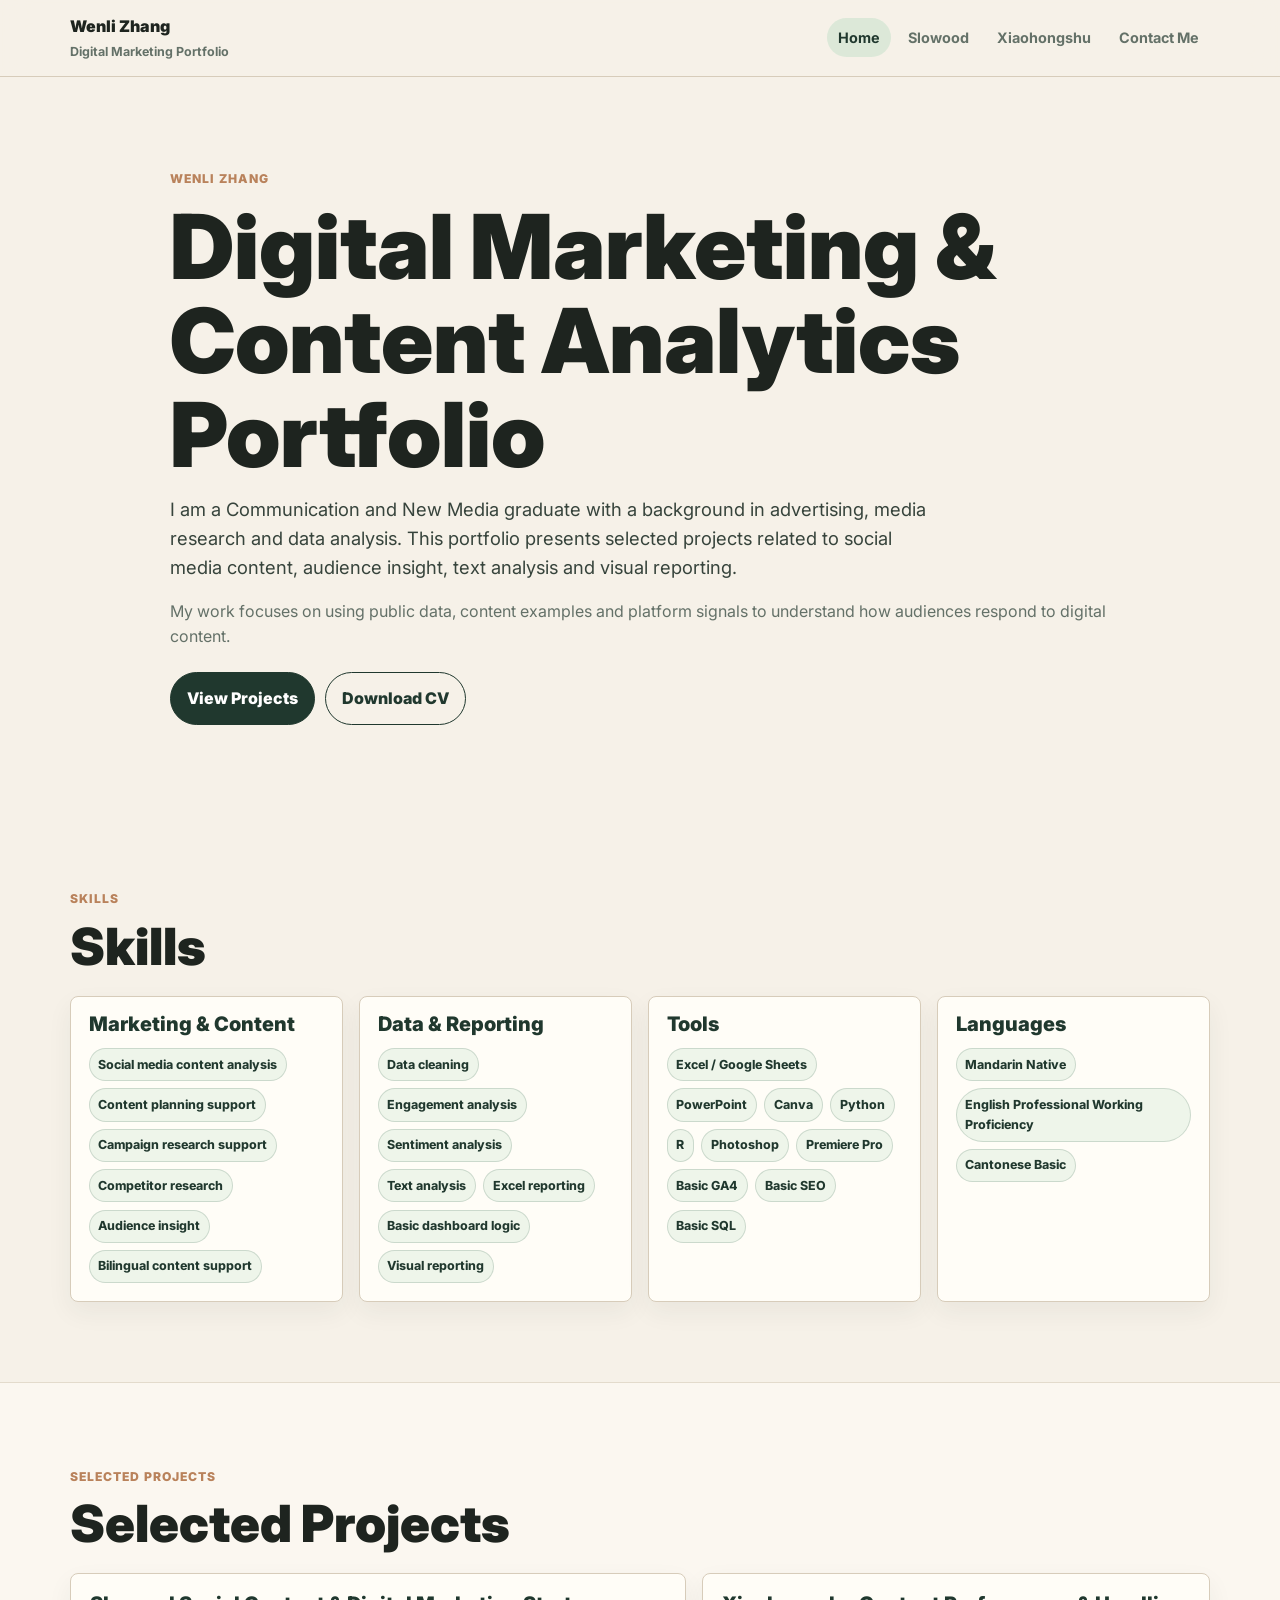
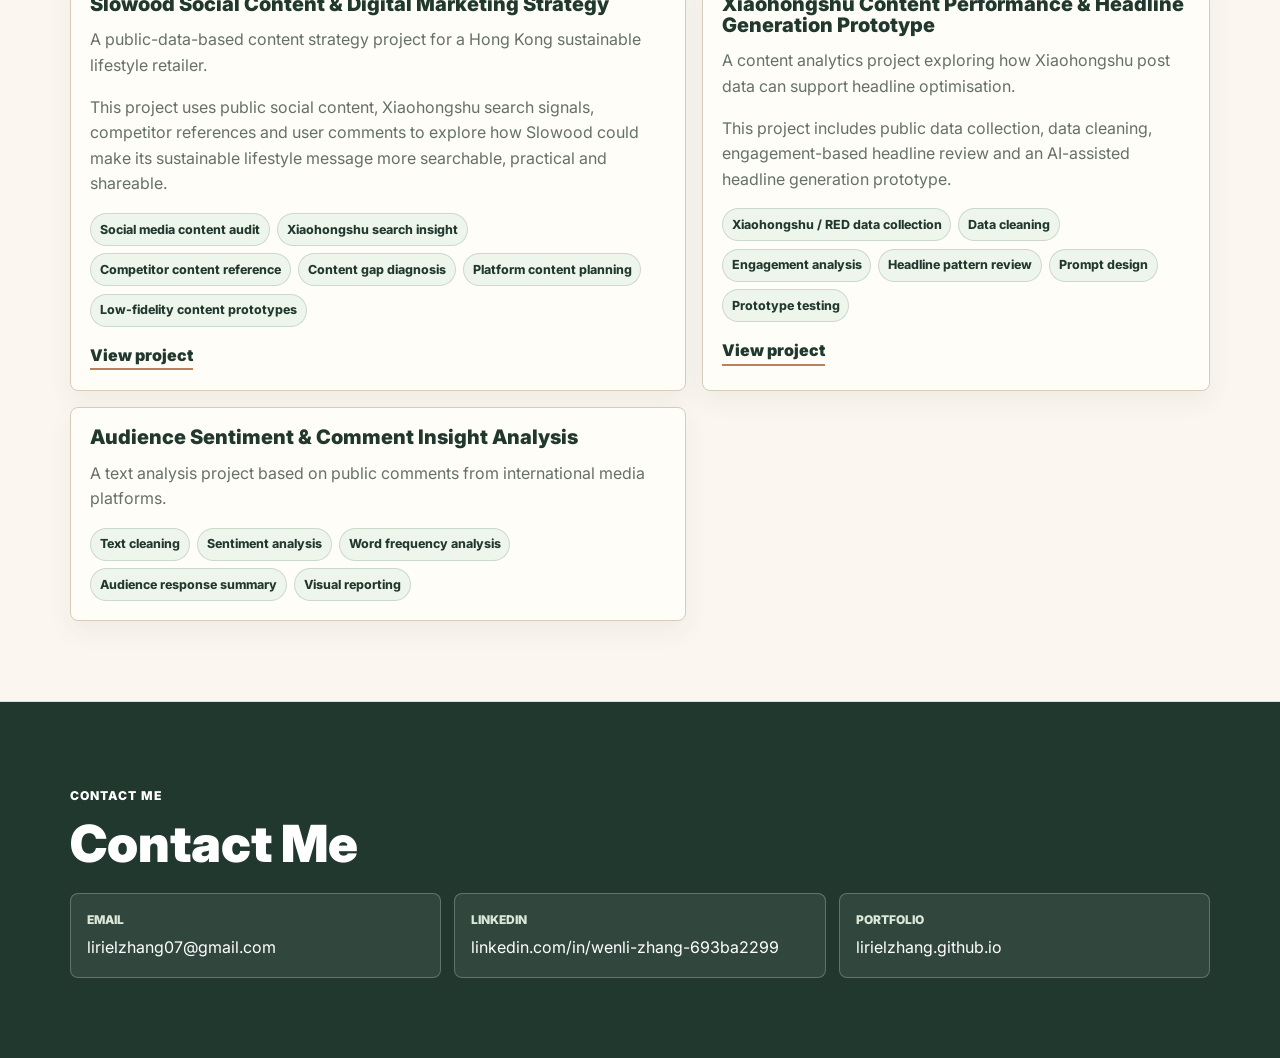
==== commit 549026e1: "Add files via upload" ====
--- a/index.html
+++ b/index.html
@@ -4,7 +4,7 @@
   <meta charset="utf-8">
   <meta name="viewport" content="width=device-width, initial-scale=1">
   <title>Wenli Zhang | Digital Marketing & Content Analytics Portfolio</title>
-  <meta name="description" content="Digital marketing and content analytics portfolio for Hong Kong junior marketing roles.">
+  <meta name="description" content="Wenli Zhang digital marketing and content analytics portfolio.">
   <meta name="theme-color" content="#20382E">
   <link rel="icon" href="data:,">
   <link rel="preconnect" href="https://fonts.googleapis.com">
@@ -26,39 +26,41 @@
 
   <main id="main">
     <section class="hero">
-      <div class="shell hero-grid">
-        <div>
-          <p class="kicker">Portfolio</p>
-          <h1>Digital Marketing & Content Analytics Portfolio</h1>
-          <p class="lead">I am a Communication and New Media graduate with a background in advertising, media research and data analysis. This portfolio presents selected projects related to social media content, audience insight, text analysis and visual reporting.</p>
-          <p>My work focuses on using public data, content examples and platform signals to understand how audiences respond to digital content.</p>
-          <div class="actions">
-            <a class="btn primary" href="#projects">View Projects</a>
-            <a class="btn" href="#contact">Contact Me</a>
-            <a class="btn subtle" href="assets/Wenli_Zhang_CV.pdf" download>Download CV</a>
-          </div>
+      <div class="shell narrow">
+        <p class="kicker">Wenli Zhang</p>
+        <h1>Digital Marketing & Content Analytics Portfolio</h1>
+        <p class="lead">I am a Communication and New Media graduate with a background in advertising, media research and data analysis. This portfolio presents selected projects related to social media content, audience insight, text analysis and visual reporting.</p>
+        <p>My work focuses on using public data, content examples and platform signals to understand how audiences respond to digital content.</p>
+        <div class="actions">
+          <a class="btn primary" href="#projects">View Projects</a>
+          <a class="btn" href="assets/Wenli_Zhang_CV.pdf" download>Download CV</a>
         </div>
-        <aside class="index-panel">
-          <span class="panel-label">Portfolio Index</span>
-          <a href="slowood.html"><strong>Main Case</strong><span>Slowood Social Content & Digital Marketing Strategy</span></a>
-          <a href="xiaohongshu.html"><strong>Supporting Case</strong><span>Xiaohongshu Content Performance & Headline Prototype</span></a>
-          <a href="#projects"><strong>Project Card</strong><span>Audience Sentiment & Comment Insight Analysis</span></a>
-        </aside>
       </div>
     </section>
 
-    <section class="section">
+    <section class="section" id="skills">
       <div class="shell">
         <div class="section-head">
           <p class="kicker">Skills</p>
           <h2>Skills</h2>
-          <p>Grouped by how I support marketing work: content research, data handling, visual reporting and bilingual communication.</p>
         </div>
         <div class="skill-grid">
-          <article class="card"><h3>Marketing & Content</h3><div class="chips"><span>Social media content analysis</span><span>Content planning support</span><span>Campaign research support</span><span>Competitor and market research</span><span>Audience insight</span><span>Bilingual content support</span></div></article>
-          <article class="card"><h3>Data & Reporting</h3><div class="chips"><span>Data cleaning</span><span>Engagement analysis</span><span>Sentiment analysis</span><span>Text analysis</span><span>Excel reporting</span><span>Basic dashboard logic</span><span>Visual reporting</span></div></article>
-          <article class="card"><h3>Tools</h3><div class="chips"><span>Excel / Google Sheets</span><span>PowerPoint</span><span>Canva</span><span>Python</span><span>R</span><span>Photoshop</span><span>Premiere Pro</span><span>Basic GA4</span><span>Basic SEO</span><span>Basic SQL</span></div></article>
-          <article class="card"><h3>Languages</h3><div class="chips"><span>Mandarin Native</span><span>English Professional Working Proficiency</span><span>Cantonese Basic</span></div></article>
+          <article class="card">
+            <h3>Marketing & Content</h3>
+            <div class="chips"><span>Social media content analysis</span><span>Content planning support</span><span>Campaign research support</span><span>Competitor research</span><span>Audience insight</span><span>Bilingual content support</span></div>
+          </article>
+          <article class="card">
+            <h3>Data & Reporting</h3>
+            <div class="chips"><span>Data cleaning</span><span>Engagement analysis</span><span>Sentiment analysis</span><span>Text analysis</span><span>Excel reporting</span><span>Basic dashboard logic</span><span>Visual reporting</span></div>
+          </article>
+          <article class="card">
+            <h3>Tools</h3>
+            <div class="chips"><span>Excel / Google Sheets</span><span>PowerPoint</span><span>Canva</span><span>Python</span><span>R</span><span>Photoshop</span><span>Premiere Pro</span><span>Basic GA4</span><span>Basic SEO</span><span>Basic SQL</span></div>
+          </article>
+          <article class="card">
+            <h3>Languages</h3>
+            <div class="chips"><span>Mandarin Native</span><span>English Professional Working Proficiency</span><span>Cantonese Basic</span></div>
+          </article>
         </div>
       </div>
     </section>
@@ -70,22 +72,21 @@
           <h2>Selected Projects</h2>
         </div>
         <div class="project-grid">
-          <article class="project-card feature">
-            <p class="label">Main Case</p>
+          <article class="project-card">
             <h3>Slowood Social Content & Digital Marketing Strategy</h3>
             <p>A public-data-based content strategy project for a Hong Kong sustainable lifestyle retailer.</p>
+            <p>This project uses public social content, Xiaohongshu search signals, competitor references and user comments to explore how Slowood could make its sustainable lifestyle message more searchable, practical and shareable.</p>
             <div class="chips"><span>Social media content audit</span><span>Xiaohongshu search insight</span><span>Competitor content reference</span><span>Content gap diagnosis</span><span>Platform content planning</span><span>Low-fidelity content prototypes</span></div>
             <a class="text-link" href="slowood.html">View project</a>
           </article>
           <article class="project-card">
-            <p class="label">Supporting Case</p>
             <h3>Xiaohongshu Content Performance & Headline Generation Prototype</h3>
             <p>A content analytics project exploring how Xiaohongshu post data can support headline optimisation.</p>
-            <div class="chips"><span>RED data collection</span><span>Data cleaning</span><span>Engagement analysis</span><span>Headline pattern review</span><span>Prompt design</span><span>Prototype testing</span></div>
+            <p>This project includes public data collection, data cleaning, engagement-based headline review and an AI-assisted headline generation prototype.</p>
+            <div class="chips"><span>Xiaohongshu / RED data collection</span><span>Data cleaning</span><span>Engagement analysis</span><span>Headline pattern review</span><span>Prompt design</span><span>Prototype testing</span></div>
             <a class="text-link" href="xiaohongshu.html">View project</a>
           </article>
           <article class="project-card">
-            <p class="label">Project Card</p>
             <h3>Audience Sentiment & Comment Insight Analysis</h3>
             <p>A text analysis project based on public comments from international media platforms.</p>
             <div class="chips"><span>Text cleaning</span><span>Sentiment analysis</span><span>Word frequency analysis</span><span>Audience response summary</span><span>Visual reporting</span></div>
@@ -95,8 +96,8 @@
     </section>
 
     <section class="section contact-section" id="contact">
-      <div class="shell contact-card">
-        <div>
+      <div class="shell">
+        <div class="section-head">
           <p class="kicker">Contact Me</p>
           <h2>Contact Me</h2>
         </div>
@@ -108,6 +109,5 @@
       </div>
     </section>
   </main>
-  <script src="script.js"></script>
 </body>
 </html>
--- a/style.css
+++ b/style.css
@@ -10,7 +10,7 @@
   --muted: #647168;
   --line: #D7CCBA;
   --text: #1E241F;
-  --shadow: 0 18px 42px rgba(32, 56, 46, .08);
+  --shadow: 0 10px 26px rgba(32, 56, 46, .06);
   --radius: 8px;
 }
 
@@ -67,8 +67,8 @@
 .nav a:hover, .nav a[aria-current="page"], .nav a.is-active { background: var(--sage); color: var(--green); }
 
 .hero, .project-hero { padding: 5.5rem 0 5rem; }
-.project-hero { background: linear-gradient(135deg, #EEF5EA, #FFFDF7); border-bottom: 1px solid var(--line); }
-.project-hero.clay { background: linear-gradient(135deg, #F7E8DF, #FFFDF7); }
+.project-hero { background: var(--sage-light); border-bottom: 1px solid var(--line); }
+.project-hero.clay { background: #F7E8DF; }
 .hero-grid { display: grid; grid-template-columns: minmax(0, 1.1fr) minmax(320px, .7fr); gap: 2rem; align-items: start; }
 .lead { color: #37443c; font-size: 1.15rem; max-width: 760px; }
 .actions { display: flex; flex-wrap: wrap; gap: .6rem; margin-top: 1.4rem; }
@@ -111,17 +111,19 @@
 }
 .project-grid { display: grid; grid-template-columns: 1.15fr .95fr; gap: 1rem; }
 .project-card { padding: 1.2rem; }
-.project-card.feature { grid-row: span 2; background: linear-gradient(135deg, #FFFDF7, #EEF5EA); }
+.project-card.feature { grid-row: span 2; background: var(--paper); }
 .text-link { display: inline-flex; margin-top: 1rem; color: var(--green); font-weight: 900; border-bottom: 2px solid var(--wood); }
 
 .overview-grid, .card-grid.three { display: grid; grid-template-columns: repeat(3, 1fr); gap: 1rem; }
 .figure-stack { display: grid; gap: 1.2rem; }
 figure { margin: 0; padding: .9rem; }
+figure img { border: 1px solid rgba(215, 204, 186, .7); border-radius: 6px; background: white; }
 figcaption { color: var(--muted); font-size: .9rem; margin-top: .7rem; }
 .content-board, .matrix { display: grid; grid-template-columns: repeat(4, 1fr); gap: 1rem; margin-top: 1.4rem; }
 .content-board article, .matrix article { padding: 1rem; }
 .content-board span { color: var(--wood); font-size: .75rem; font-weight: 850; letter-spacing: .08em; text-transform: uppercase; }
-.flow { display: grid; grid-template-columns: repeat(6, 1fr); gap: .6rem; margin-bottom: 1.2rem; }
+.flow { display: grid; grid-template-columns: repeat(auto-fit, minmax(130px, 1fr)); gap: .6rem; margin-bottom: 1.2rem; }
+.flow.compact { grid-template-columns: repeat(auto-fit, minmax(110px, 1fr)); }
 .flow span, .kpi-strip span {
   display: flex;
   align-items: center;
@@ -137,6 +139,8 @@
 }
 .table-card { overflow: auto; }
 .table-row { display: grid; grid-template-columns: .65fr 1.4fr 1.55fr 1.3fr; min-width: 760px; border-bottom: 1px solid var(--line); }
+.cols-3 .table-row { grid-template-columns: 1fr 1.4fr 1.3fr; }
+.cols-4 .table-row { grid-template-columns: .65fr 1.4fr 1.55fr 1.3fr; }
 .table-row:last-child { border-bottom: 0; }
 .table-row span { padding: .9rem; color: var(--muted); }
 .table-row.head span { background: var(--sage-light); color: var(--green); font-weight: 900; text-transform: uppercase; font-size: .78rem; letter-spacing: .05em; }
@@ -145,6 +149,73 @@
 .prototype-demo ol { margin: 0; color: var(--muted); padding-left: 1.2rem; }
 .note { padding: .85rem; border: 1px solid var(--line); border-radius: var(--radius); background: rgba(255, 253, 247, .74); font-size: .92rem; }
 
+.split {
+  display: grid;
+  grid-template-columns: minmax(0, .8fr) minmax(360px, 1.2fr);
+  gap: 1.2rem;
+  align-items: start;
+}
+.source-grid,
+.figure-grid,
+.stacked-cards {
+  display: grid;
+  gap: 1rem;
+}
+.source-grid { grid-template-columns: repeat(5, 1fr); }
+.figure-grid { grid-template-columns: repeat(3, 1fr); }
+.stacked-cards { grid-template-columns: 1fr; }
+.quote {
+  margin: 0;
+  padding: 1.3rem;
+  background: var(--paper);
+  border: 1px solid var(--line);
+  border-left: 5px solid var(--wood);
+  border-radius: var(--radius);
+  color: var(--green);
+  font-size: clamp(1.35rem, 2.2vw, 2rem);
+  font-weight: 850;
+  line-height: 1.2;
+}
+.diagnosis-board {
+  display: grid;
+  grid-template-columns: 1fr auto 1fr;
+  gap: .8rem;
+  align-items: center;
+  margin-top: 1rem;
+}
+.diagnosis-board span,
+.diagnosis-board strong {
+  display: flex;
+  align-items: center;
+  justify-content: center;
+  min-height: 84px;
+  padding: 1rem;
+  border-radius: var(--radius);
+  border: 1px solid var(--line);
+  background: var(--paper);
+  text-align: center;
+}
+.diagnosis-board strong { background: var(--green); color: white; border-color: var(--green); }
+.bar-chart {
+  display: grid;
+  gap: .7rem;
+  max-width: 760px;
+  margin: 1rem 0;
+}
+.bar-chart div {
+  display: grid;
+  grid-template-columns: minmax(0, 1fr) 260px;
+  gap: .9rem;
+  align-items: center;
+}
+.bar-chart span {
+  display: block;
+  height: 18px;
+  background: var(--green-2);
+  border-radius: 999px;
+}
+.bar-chart b { color: var(--muted); font-size: .92rem; }
+
 .contact-section { background: var(--green); color: white; }
 .contact-section h2, .contact-section .kicker { color: white; }
 .contact-card { box-shadow: none; background: transparent; border-color: rgba(255,255,255,.22); padding: 1.3rem; }
@@ -153,8 +224,8 @@
 .contact-grid span { display: block; color: #dce8d8; font-size: .75rem; font-weight: 850; text-transform: uppercase; margin-bottom: .35rem; }
 
 @media (max-width: 960px) {
-  .hero-grid, .project-grid, .overview-grid, .card-grid.three, .prototype-demo { grid-template-columns: 1fr; }
-  .skill-grid, .content-board, .matrix, .kpi-strip { grid-template-columns: repeat(2, 1fr); }
+  .hero-grid, .project-grid, .overview-grid, .card-grid.three, .prototype-demo, .split { grid-template-columns: 1fr; }
+  .skill-grid, .content-board, .matrix, .kpi-strip, .source-grid, .figure-grid { grid-template-columns: repeat(2, 1fr); }
   .flow { grid-template-columns: repeat(3, 1fr); }
 }
 
@@ -164,6 +235,15 @@
   h1 { font-size: 2.8rem; }
   .hero, .project-hero { padding: 3.5rem 0; }
   .section { padding: 3.2rem 0; }
-  .skill-grid, .content-board, .matrix, .kpi-strip, .flow, .contact-grid { grid-template-columns: 1fr; }
+  .skill-grid, .content-board, .matrix, .kpi-strip, .flow, .contact-grid, .source-grid, .figure-grid, .diagnosis-board { grid-template-columns: 1fr; }
   .actions .btn { width: 100%; }
-}
+  .bar-chart div { grid-template-columns: 1fr; gap: .35rem; }
+  .table-row,
+  .cols-3 .table-row,
+  .cols-4 .table-row {
+    grid-template-columns: 1fr;
+    min-width: 0;
+  }
+  .table-row span { padding: .65rem .8rem; }
+  .table-row.head { display: none; }
+}
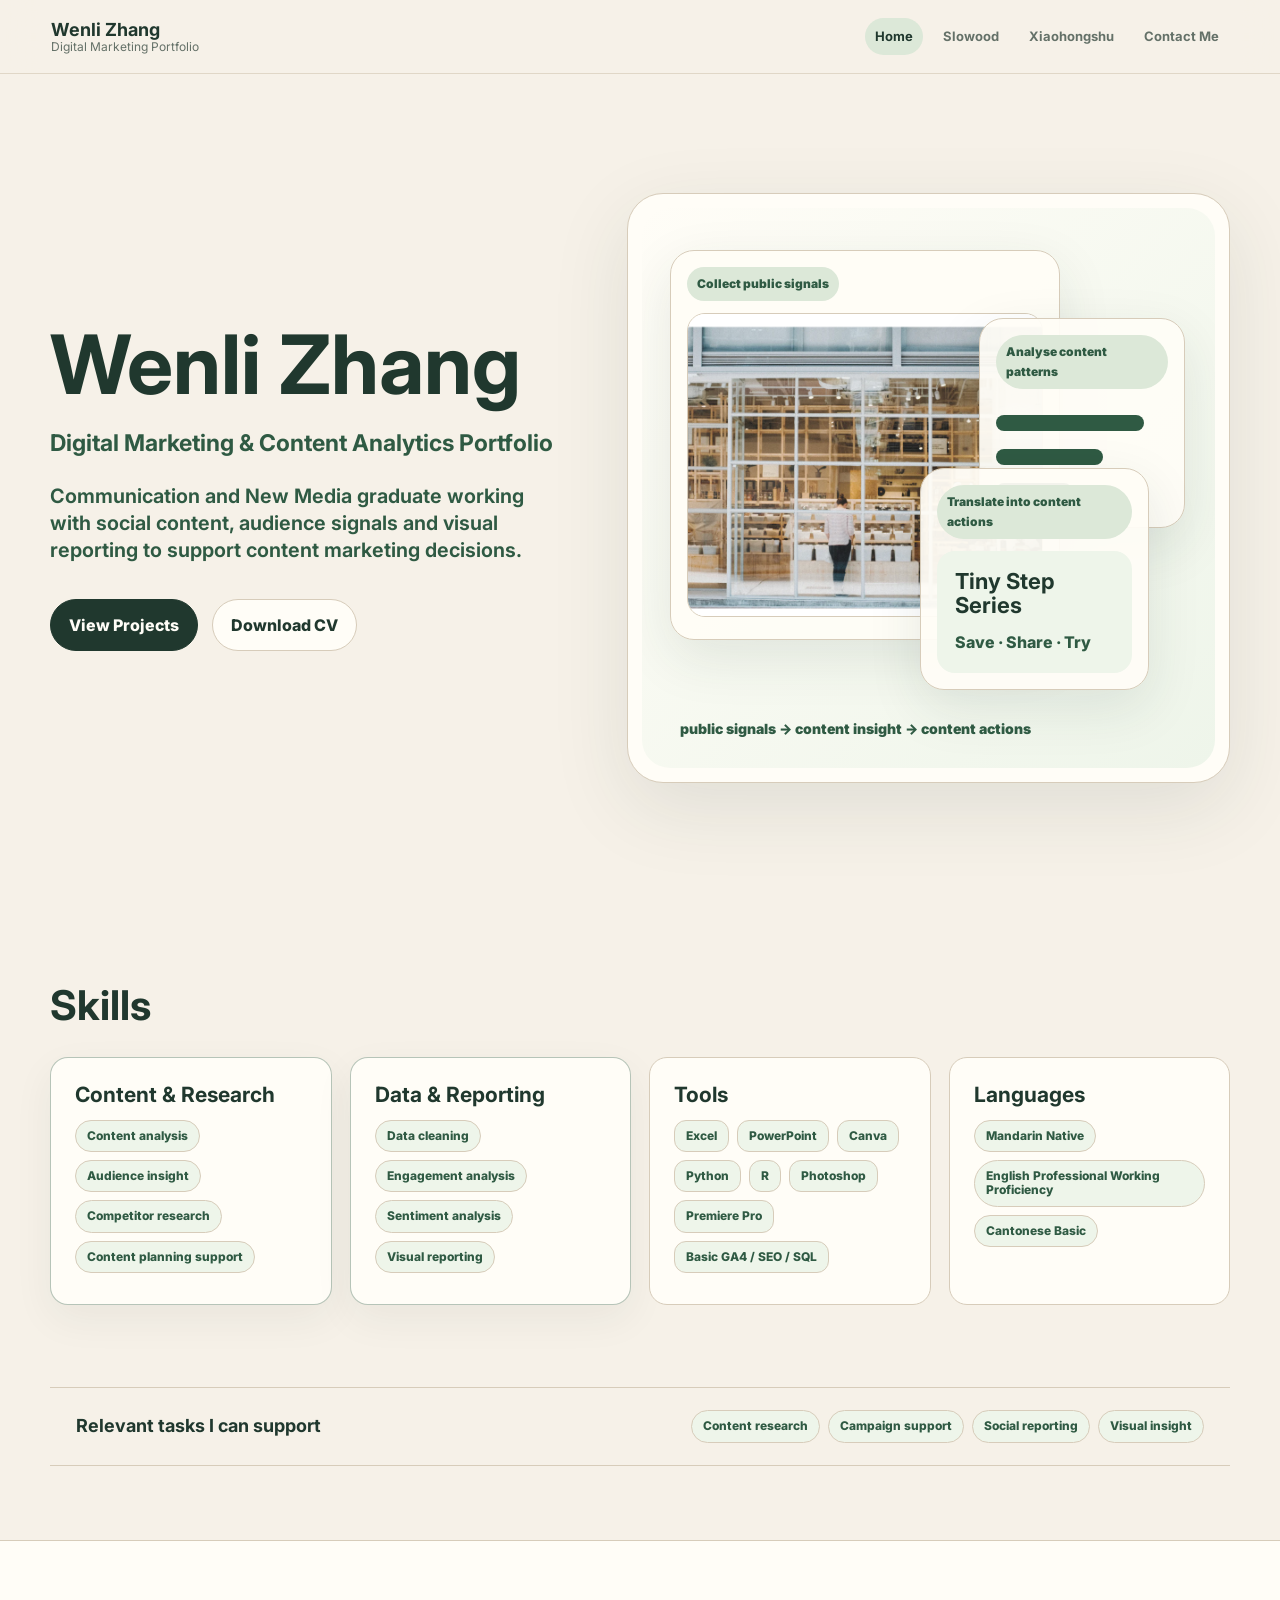
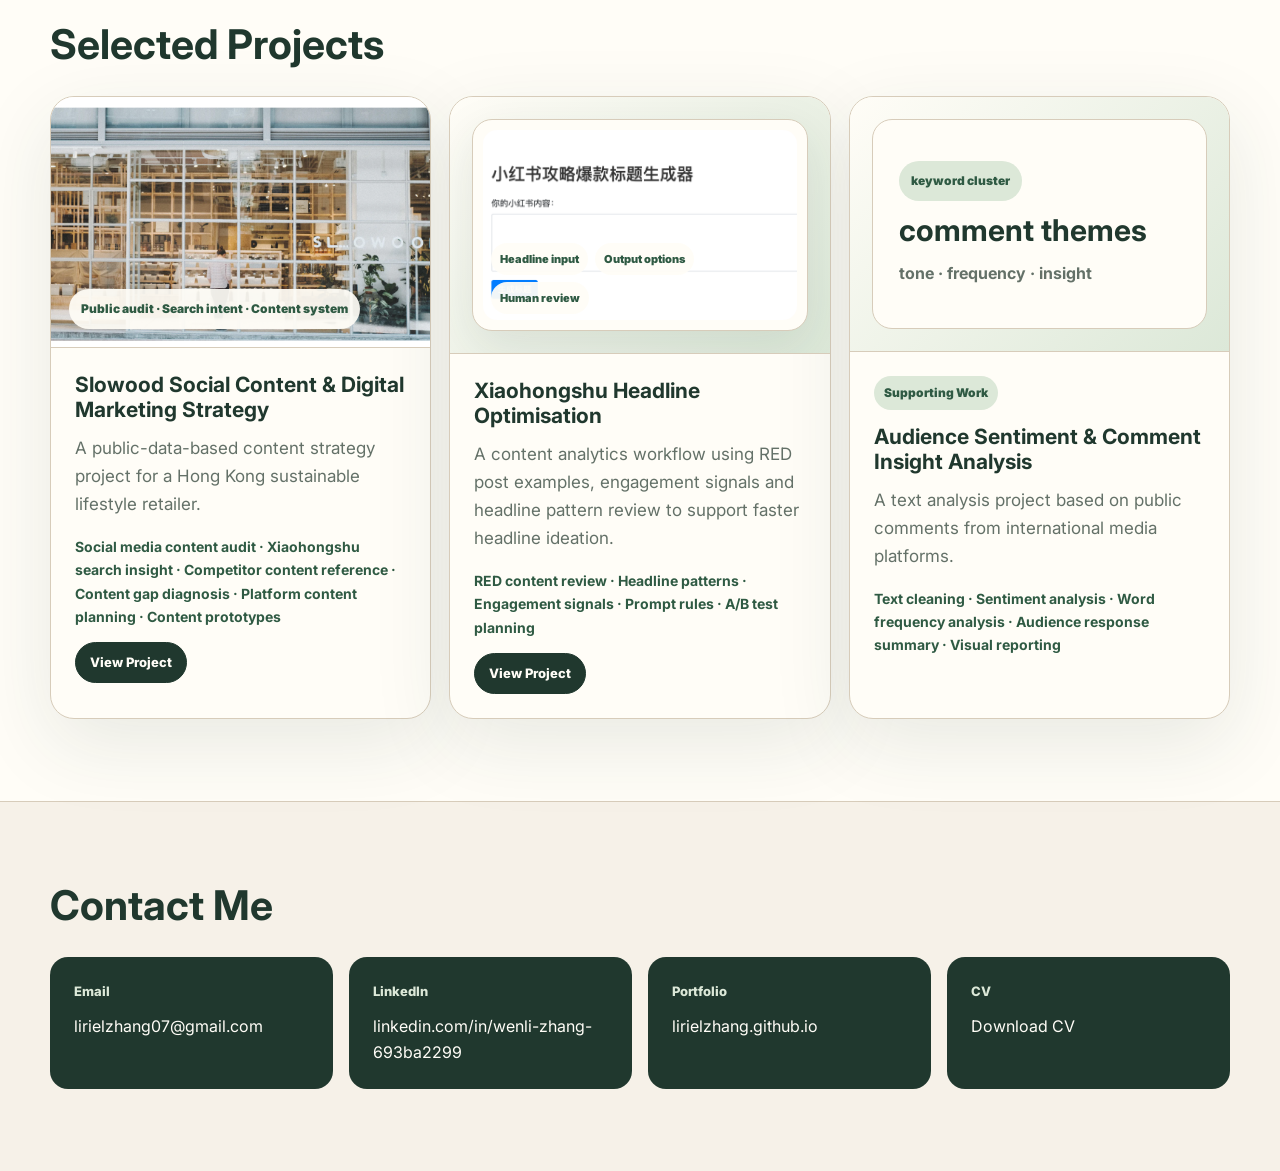
==== commit ef6cae99: "Add files via upload" ====
--- a/index.html
+++ b/index.html
@@ -9,8 +9,8 @@
   <link rel="icon" href="data:,">
   <link rel="preconnect" href="https://fonts.googleapis.com">
   <link rel="preconnect" href="https://fonts.gstatic.com" crossorigin>
-  <link href="https://fonts.googleapis.com/css2?family=Inter:wght@400;500;600;700;800;900&display=swap" rel="stylesheet">
-  <link rel="stylesheet" href="style.css">
+  <link href="https://fonts.googleapis.com/css2?family=Inter:wght@400;500;600;700;800;900&family=Noto+Sans+TC:wght@400;500;700;900&display=swap" rel="stylesheet">
+  <link rel="stylesheet" href="style.css?v=20260617ppt">
 </head>
 <body>
   <a class="skip-link" href="#main">Skip to content</a>
@@ -20,76 +20,100 @@
       <a href="index.html" aria-current="page">Home</a>
       <a href="slowood.html">Slowood</a>
       <a href="xiaohongshu.html">Xiaohongshu</a>
-      <a href="#contact">Contact Me</a>
+      <a href="index.html#contact">Contact Me</a>
     </nav>
   </header>
-
   <main id="main">
     <section class="hero">
-      <div class="shell narrow">
-        <p class="kicker">Wenli Zhang</p>
-        <h1>Digital Marketing & Content Analytics Portfolio</h1>
-        <p class="lead">I am a Communication and New Media graduate with a background in advertising, media research and data analysis. This portfolio presents selected projects related to social media content, audience insight, text analysis and visual reporting.</p>
-        <p>My work focuses on using public data, content examples and platform signals to understand how audiences respond to digital content.</p>
-        <div class="actions">
-          <a class="btn primary" href="#projects">View Projects</a>
-          <a class="btn" href="assets/Wenli_Zhang_CV.pdf" download>Download CV</a>
+      <div class="shell hero-grid">
+        <div class="hero-copy">
+          <h1>Wenli Zhang</h1>
+          <p class="hero-title">Digital Marketing &amp; Content Analytics Portfolio</p>
+          <p class="lead">Communication and New Media graduate working with social content, audience signals and visual reporting to support content marketing decisions.</p>
+          <div class="actions">
+            <a class="btn primary" href="#projects">View Projects</a>
+            <a class="btn" href="assets/Wenli_Zhang_CV.pdf" download>Download CV</a>
+          </div>
+        </div>
+        <div class="hero-board workbench-card" data-tilt>
+          <div class="workbench-visual" aria-label="Layered content marketing workbench">
+            <div class="portfolio-workbench-panel portfolio-main-panel">
+              <span>Collect public signals</span>
+              <img src="assets/reference/slowood_public_reference.png" alt="Slowood store exterior and sustainable retail context.">
+            </div>
+            <div class="portfolio-workbench-panel portfolio-analyse-panel">
+              <span>Analyse content patterns</span>
+              <div class="mini-bars"><i style="width:86%"></i><i style="width:62%"></i><i style="width:44%"></i></div>
+            </div>
+            <div class="portfolio-workbench-panel portfolio-translate-panel">
+              <span>Translate into content actions</span>
+              <div class="mini-report"><strong>Tiny Step Series</strong><em>Save · Share · Try</em></div>
+            </div>
+            <p>public signals → content insight → content actions</p>
+          </div>
         </div>
       </div>
     </section>
 
     <section class="section" id="skills">
       <div class="shell">
-        <div class="section-head">
-          <p class="kicker">Skills</p>
-          <h2>Skills</h2>
+        <div class="section-head"><h2>Skills</h2></div>
+        <div class="skill-grid">
+          <article class="card"><h3>Content &amp; Research</h3><div class="chips"><span>Content analysis</span><span>Audience insight</span><span>Competitor research</span><span>Content planning support</span></div></article>
+          <article class="card"><h3>Data &amp; Reporting</h3><div class="chips"><span>Data cleaning</span><span>Engagement analysis</span><span>Sentiment analysis</span><span>Visual reporting</span></div></article>
+          <article class="card"><h3>Tools</h3><div class="chips tool-tags"><span>Excel</span><span>PowerPoint</span><span>Canva</span><span>Python</span><span>R</span><span>Photoshop</span><span>Premiere Pro</span><span>Basic GA4 / SEO / SQL</span></div></article>
+          <article class="card"><h3>Languages</h3><div class="chips"><span>Mandarin Native</span><span>English Professional Working Proficiency</span><span>Cantonese Basic</span></div></article>
         </div>
-        <div class="skill-grid">
-          <article class="card">
-            <h3>Marketing & Content</h3>
-            <div class="chips"><span>Social media content analysis</span><span>Content planning support</span><span>Campaign research support</span><span>Competitor research</span><span>Audience insight</span><span>Bilingual content support</span></div>
-          </article>
-          <article class="card">
-            <h3>Data & Reporting</h3>
-            <div class="chips"><span>Data cleaning</span><span>Engagement analysis</span><span>Sentiment analysis</span><span>Text analysis</span><span>Excel reporting</span><span>Basic dashboard logic</span><span>Visual reporting</span></div>
-          </article>
-          <article class="card">
-            <h3>Tools</h3>
-            <div class="chips"><span>Excel / Google Sheets</span><span>PowerPoint</span><span>Canva</span><span>Python</span><span>R</span><span>Photoshop</span><span>Premiere Pro</span><span>Basic GA4</span><span>Basic SEO</span><span>Basic SQL</span></div>
-          </article>
-          <article class="card">
-            <h3>Languages</h3>
-            <div class="chips"><span>Mandarin Native</span><span>English Professional Working Proficiency</span><span>Cantonese Basic</span></div>
-          </article>
-        </div>
+      </div>
+    </section>
+
+    <section class="task-strip-section">
+      <div class="shell task-strip">
+        <h2>Relevant tasks I can support</h2>
+        <div class="chips"><span>Content research</span><span>Campaign support</span><span>Social reporting</span><span>Visual insight</span></div>
       </div>
     </section>
 
     <section class="section alt" id="projects">
       <div class="shell">
-        <div class="section-head">
-          <p class="kicker">Selected Projects</p>
-          <h2>Selected Projects</h2>
-        </div>
+        <div class="section-head"><h2>Selected Projects</h2></div>
         <div class="project-grid">
           <article class="project-card">
-            <h3>Slowood Social Content & Digital Marketing Strategy</h3>
-            <p>A public-data-based content strategy project for a Hong Kong sustainable lifestyle retailer.</p>
-            <p>This project uses public social content, Xiaohongshu search signals, competitor references and user comments to explore how Slowood could make its sustainable lifestyle message more searchable, practical and shareable.</p>
-            <div class="chips"><span>Social media content audit</span><span>Xiaohongshu search insight</span><span>Competitor content reference</span><span>Content gap diagnosis</span><span>Platform content planning</span><span>Low-fidelity content prototypes</span></div>
-            <a class="text-link" href="slowood.html">View project</a>
+            <div class="project-media">
+              <img src="assets/reference/slowood_public_reference.png" alt="Slowood store visual context for sustainable retail.">
+              <span>Public audit · Search intent · Content system</span>
+            </div>
+            <div class="project-body">
+              <h3>Slowood Social Content &amp; Digital Marketing Strategy</h3>
+              <p>A public-data-based content strategy project for a Hong Kong sustainable lifestyle retailer.</p>
+              <p class="key-areas">Social media content audit · Xiaohongshu search insight · Competitor content reference · Content gap diagnosis · Platform content planning · Content prototypes</p>
+              <a class="btn small primary" href="slowood.html">View Project</a>
+            </div>
           </article>
           <article class="project-card">
-            <h3>Xiaohongshu Content Performance & Headline Generation Prototype</h3>
-            <p>A content analytics project exploring how Xiaohongshu post data can support headline optimisation.</p>
-            <p>This project includes public data collection, data cleaning, engagement-based headline review and an AI-assisted headline generation prototype.</p>
-            <div class="chips"><span>Xiaohongshu / RED data collection</span><span>Data cleaning</span><span>Engagement analysis</span><span>Headline pattern review</span><span>Prompt design</span><span>Prototype testing</span></div>
-            <a class="text-link" href="xiaohongshu.html">View project</a>
+            <div class="project-media xhs-media">
+              <div class="xhs-browser-card">
+                <img src="assets/reference/xhs_generator_blank.png" alt="User-provided blank Xiaohongshu headline generator interface.">
+                <div class="xhs-overlay-tags"><span>Headline input</span><span>Output options</span><span>Human review</span></div>
+              </div>
+            </div>
+            <div class="project-body">
+              <h3>Xiaohongshu Headline Optimisation</h3>
+              <p>A content analytics workflow using RED post examples, engagement signals and headline pattern review to support faster headline ideation.</p>
+              <p class="key-areas">RED content review · Headline patterns · Engagement signals · Prompt rules · A/B test planning</p>
+              <a class="btn small primary" href="xiaohongshu.html">View Project</a>
+            </div>
           </article>
           <article class="project-card">
-            <h3>Audience Sentiment & Comment Insight Analysis</h3>
-            <p>A text analysis project based on public comments from international media platforms.</p>
-            <div class="chips"><span>Text cleaning</span><span>Sentiment analysis</span><span>Word frequency analysis</span><span>Audience response summary</span><span>Visual reporting</span></div>
+            <div class="project-media sentiment-media">
+              <div class="theme-cluster"><span>keyword cluster</span><strong>comment themes</strong><em>tone · frequency · insight</em></div>
+            </div>
+            <div class="project-body">
+              <span class="support-label">Supporting Work</span>
+              <h3>Audience Sentiment &amp; Comment Insight Analysis</h3>
+              <p>A text analysis project based on public comments from international media platforms.</p>
+              <p class="key-areas">Text cleaning · Sentiment analysis · Word frequency analysis · Audience response summary · Visual reporting</p>
+            </div>
           </article>
         </div>
       </div>
@@ -97,17 +121,16 @@
 
     <section class="section contact-section" id="contact">
       <div class="shell">
-        <div class="section-head">
-          <p class="kicker">Contact Me</p>
-          <h2>Contact Me</h2>
-        </div>
+        <div class="section-head"><h2>Contact Me</h2></div>
         <div class="contact-grid">
           <a href="mailto:lirielzhang07@gmail.com"><span>Email</span>lirielzhang07@gmail.com</a>
           <a href="https://linkedin.com/in/wenli-zhang-693ba2299"><span>LinkedIn</span>linkedin.com/in/wenli-zhang-693ba2299</a>
           <a href="https://lirielzhang.github.io"><span>Portfolio</span>lirielzhang.github.io</a>
+          <a href="assets/Wenli_Zhang_CV.pdf" download><span>CV</span>Download CV</a>
         </div>
       </div>
     </section>
   </main>
+  <script src="script.js?v=20260617ppt"></script>
 </body>
 </html>
--- a/style.css
+++ b/style.css
@@ -1,249 +1,258 @@
 :root {
-  --bg: #F6F1E8;
+  --warm: #F6F1E8;
   --paper: #FFFDF7;
-  --green: #20382E;
-  --green-2: #2F5A43;
+  --forest: #20382E;
+  --green: #2F5A43;
   --sage: #DCE8D8;
-  --sage-light: #EEF5EA;
+  --light: #EEF5EA;
   --wood: #B9825B;
   --clay: #E8D6C4;
-  --muted: #647168;
-  --line: #D7CCBA;
-  --text: #1E241F;
-  --shadow: 0 10px 26px rgba(32, 56, 46, .06);
-  --radius: 8px;
-}
-
+  --grey: #647168;
+  --border: #D7CCBA;
+  --blue: #3D6BFF;
+  --lime: #DFF86A;
+  --shadow: 0 24px 80px rgba(32, 56, 46, .10);
+}
 * { box-sizing: border-box; }
 html { scroll-behavior: smooth; }
-body {
-  margin: 0;
-  background: var(--bg);
-  color: var(--text);
-  font-family: Inter, ui-sans-serif, system-ui, -apple-system, BlinkMacSystemFont, "Segoe UI", sans-serif;
-  line-height: 1.6;
-}
-a { color: inherit; text-decoration: none; }
-img { display: block; max-width: 100%; }
-p { color: var(--muted); margin: 0 0 1rem; }
-h1, h2, h3 { margin: 0 0 .8rem; line-height: 1.05; letter-spacing: 0; }
-h1 { font-size: clamp(3rem, 7vw, 5.9rem); font-weight: 900; max-width: 980px; }
-h2 { font-size: clamp(2rem, 4vw, 3.7rem); font-weight: 900; }
-h3 { font-size: 1.25rem; font-weight: 850; color: var(--green); }
-.skip-link { position: absolute; left: -999px; top: auto; }
-.skip-link:focus { left: 1rem; top: 1rem; padding: .7rem 1rem; background: var(--green); color: white; z-index: 99; }
-.shell { width: min(1140px, calc(100% - 2rem)); margin: 0 auto; }
-.narrow { width: min(940px, calc(100% - 2rem)); }
-.section { padding: 5rem 0; }
-.alt { background: rgba(255, 253, 247, .55); border-block: 1px solid rgba(215, 204, 186, .65); }
-.kicker, .label, .panel-label {
-  display: inline-flex;
-  color: var(--wood);
-  font-size: .76rem;
-  font-weight: 850;
-  letter-spacing: .08em;
-  text-transform: uppercase;
-  margin: 0 0 .7rem;
-}
-
-.site-header {
-  position: sticky;
-  top: 0;
-  z-index: 20;
-  display: flex;
-  justify-content: space-between;
-  align-items: center;
-  gap: 1rem;
-  padding: .9rem max(1rem, calc((100vw - 1140px) / 2));
-  background: rgba(246, 241, 232, .92);
-  border-bottom: 1px solid var(--line);
-  backdrop-filter: blur(14px);
-}
-.brand { display: grid; gap: .1rem; }
-.brand strong { font-size: 1rem; font-weight: 900; }
-.brand span { color: var(--muted); font-size: .78rem; font-weight: 700; }
-.nav { display: flex; gap: .35rem; flex-wrap: wrap; justify-content: flex-end; }
-.nav a { padding: .5rem .7rem; border-radius: 999px; color: var(--muted); font-size: .9rem; font-weight: 700; }
-.nav a:hover, .nav a[aria-current="page"], .nav a.is-active { background: var(--sage); color: var(--green); }
-
-.hero, .project-hero { padding: 5.5rem 0 5rem; }
-.project-hero { background: var(--sage-light); border-bottom: 1px solid var(--line); }
-.project-hero.clay { background: #F7E8DF; }
-.hero-grid { display: grid; grid-template-columns: minmax(0, 1.1fr) minmax(320px, .7fr); gap: 2rem; align-items: start; }
-.lead { color: #37443c; font-size: 1.15rem; max-width: 760px; }
-.actions { display: flex; flex-wrap: wrap; gap: .6rem; margin-top: 1.4rem; }
-.btn {
-  display: inline-flex;
-  align-items: center;
-  justify-content: center;
-  border: 1px solid var(--green);
-  border-radius: 999px;
-  padding: .78rem 1rem;
-  color: var(--green);
-  font-weight: 850;
-}
-.btn.primary { background: var(--green); color: white; }
-.btn.subtle { border-color: var(--line); background: var(--paper); }
-.index-panel, .card, .project-card, .contact-card, .table-card, figure, .prototype-demo, .content-board article, .matrix article {
-  background: var(--paper);
-  border: 1px solid var(--line);
-  border-radius: var(--radius);
-  box-shadow: var(--shadow);
-}
-.index-panel { padding: 1rem; display: grid; gap: .7rem; }
-.index-panel a { display: grid; gap: .2rem; padding: .85rem; border: 1px solid rgba(215, 204, 186, .72); border-radius: var(--radius); background: #fffaf0; }
-.index-panel a:hover { border-color: var(--green-2); }
-.index-panel strong { color: var(--green); }
-.index-panel span:last-child { color: var(--muted); font-size: .92rem; }
-
-.section-head { max-width: 780px; margin-bottom: 1.4rem; }
-.skill-grid { display: grid; grid-template-columns: repeat(4, 1fr); gap: 1rem; }
-.card { padding: 1.1rem; }
-.chips { display: flex; gap: .45rem; flex-wrap: wrap; }
-.chips span {
-  border: 1px solid rgba(47, 90, 67, .18);
-  border-radius: 999px;
-  padding: .35rem .55rem;
-  background: var(--sage-light);
-  color: var(--green);
-  font-size: .78rem;
-  font-weight: 760;
-}
-.project-grid { display: grid; grid-template-columns: 1.15fr .95fr; gap: 1rem; }
-.project-card { padding: 1.2rem; }
-.project-card.feature { grid-row: span 2; background: var(--paper); }
-.text-link { display: inline-flex; margin-top: 1rem; color: var(--green); font-weight: 900; border-bottom: 2px solid var(--wood); }
-
-.overview-grid, .card-grid.three { display: grid; grid-template-columns: repeat(3, 1fr); gap: 1rem; }
-.figure-stack { display: grid; gap: 1.2rem; }
-figure { margin: 0; padding: .9rem; }
-figure img { border: 1px solid rgba(215, 204, 186, .7); border-radius: 6px; background: white; }
-figcaption { color: var(--muted); font-size: .9rem; margin-top: .7rem; }
-.content-board, .matrix { display: grid; grid-template-columns: repeat(4, 1fr); gap: 1rem; margin-top: 1.4rem; }
-.content-board article, .matrix article { padding: 1rem; }
-.content-board span { color: var(--wood); font-size: .75rem; font-weight: 850; letter-spacing: .08em; text-transform: uppercase; }
-.flow { display: grid; grid-template-columns: repeat(auto-fit, minmax(130px, 1fr)); gap: .6rem; margin-bottom: 1.2rem; }
-.flow.compact { grid-template-columns: repeat(auto-fit, minmax(110px, 1fr)); }
-.flow span, .kpi-strip span {
-  display: flex;
-  align-items: center;
-  justify-content: center;
-  min-height: 64px;
-  padding: .6rem;
-  background: var(--green);
-  color: white;
-  border-radius: var(--radius);
-  text-align: center;
-  font-size: .84rem;
-  font-weight: 800;
-}
-.table-card { overflow: auto; }
-.table-row { display: grid; grid-template-columns: .65fr 1.4fr 1.55fr 1.3fr; min-width: 760px; border-bottom: 1px solid var(--line); }
-.cols-3 .table-row { grid-template-columns: 1fr 1.4fr 1.3fr; }
-.cols-4 .table-row { grid-template-columns: .65fr 1.4fr 1.55fr 1.3fr; }
-.table-row:last-child { border-bottom: 0; }
-.table-row span { padding: .9rem; color: var(--muted); }
-.table-row.head span { background: var(--sage-light); color: var(--green); font-weight: 900; text-transform: uppercase; font-size: .78rem; letter-spacing: .05em; }
-.kpi-strip { display: grid; grid-template-columns: repeat(5, 1fr); gap: .6rem; margin: 1rem 0; }
-.prototype-demo { display: grid; grid-template-columns: 1fr 1fr; gap: 1rem; padding: 1rem; }
-.prototype-demo ol { margin: 0; color: var(--muted); padding-left: 1.2rem; }
-.note { padding: .85rem; border: 1px solid var(--line); border-radius: var(--radius); background: rgba(255, 253, 247, .74); font-size: .92rem; }
-
-.split {
-  display: grid;
-  grid-template-columns: minmax(0, .8fr) minmax(360px, 1.2fr);
-  gap: 1.2rem;
-  align-items: start;
-}
-.source-grid,
-.figure-grid,
-.stacked-cards {
-  display: grid;
-  gap: 1rem;
-}
+body { margin: 0; font-family: Inter, "Noto Sans TC", system-ui, -apple-system, sans-serif; color: var(--forest); background: var(--warm); line-height: 1.65; }
+a { color: inherit; }
+img { max-width: 100%; display: block; }
+.skip-link { position: absolute; left: -999px; top: 12px; background: var(--forest); color: var(--paper); padding: 10px 14px; z-index: 10; }
+.skip-link:focus { left: 12px; }
+.site-header { position: sticky; top: 0; z-index: 5; display: flex; align-items: center; justify-content: space-between; gap: 24px; padding: 18px clamp(20px, 4vw, 56px); background: rgba(246,241,232,.88); backdrop-filter: blur(18px); border-bottom: 1px solid rgba(215,204,186,.7); }
+.brand { text-decoration: none; display: grid; gap: 0; line-height: 1.1; }
+.brand strong { font-size: 18px; letter-spacing: 0; }
+.brand span { font-size: 12px; color: var(--grey); }
+.nav { display: flex; flex-wrap: wrap; gap: 10px; align-items: center; font-size: 13px; font-weight: 700; }
+.nav a { text-decoration: none; padding: 8px 10px; border-radius: 999px; color: var(--grey); }
+.nav a[aria-current="page"], .nav a:hover { color: var(--forest); background: var(--sage); }
+.shell { width: min(1180px, calc(100% - 40px)); margin: 0 auto; }
+.narrow { width: min(860px, calc(100% - 40px)); }
+.hero { min-height: calc(100vh - 72px); display: flex; align-items: center; padding: 64px 0; }
+.hero-grid { display: grid; grid-template-columns: minmax(0, .92fr) minmax(400px, 1.08fr); gap: 64px; align-items: center; }
+h1, h2, h3, p { margin-top: 0; }
+h1 { font-size: clamp(48px, 6.4vw, 86px); line-height: .95; letter-spacing: 0; margin-bottom: 24px; }
+.hero h1 { white-space: nowrap; }
+.project-hero h1 { font-size: clamp(40px, 4.8vw, 66px); line-height: 1; }
+h2 { font-size: clamp(28px, 3.2vw, 46px); line-height: 1.05; margin-bottom: 24px; letter-spacing: 0; }
+h3 { font-size: 21px; line-height: 1.2; margin-bottom: 12px; }
+p, li { color: var(--grey); font-size: 17px; }
+.lead, .hero-title { font-size: clamp(19px, 1.8vw, 25px); color: var(--green); line-height: 1.38; font-weight: 700; }
+.hero-copy .lead { font-size: clamp(18px, 1.55vw, 22px); font-weight: 650; color: var(--green); }
+.hero-copy p { max-width: 680px; }
+.actions { display: flex; flex-wrap: wrap; gap: 14px; margin-top: 34px; }
+.btn { display: inline-flex; align-items: center; justify-content: center; min-height: 44px; padding: 12px 18px; border-radius: 999px; border: 1px solid var(--border); text-decoration: none; font-weight: 800; color: var(--forest); background: var(--paper); }
+.btn.primary { background: var(--forest); color: var(--paper); border-color: var(--forest); }
+.btn.small { min-height: 38px; padding: 9px 14px; font-size: 13px; }
+.btn.muted { color: var(--grey); background: var(--light); }
+.hero-board { border-radius: 36px; padding: 14px; background: var(--paper); box-shadow: var(--shadow); border: 1px solid var(--border); overflow: hidden; transition: transform .25s ease, box-shadow .25s ease; transform-style: preserve-3d; }
+.hero-board:hover { box-shadow: 0 34px 100px rgba(32,56,46,.16); }
+.hero-board img { border-radius: 28px; border: 0; margin-top: 0; }
+.board-card { border-radius: 28px; background: var(--forest); color: var(--paper); padding: 30px; }
+.board-card span { display: block; color: var(--sage); font-weight: 800; font-size: 13px; margin-bottom: 20px; }
+.board-card strong { font-size: 32px; line-height: 1.1; display: block; }
+.board-row { display: grid; grid-template-columns: repeat(3, 1fr); gap: 10px; margin-top: 12px; }
+.chips { display: flex; flex-wrap: wrap; gap: 8px; align-content: flex-start; }
+.chips span, .board-row span, .compact-list span, .kpi-strip span { border: 1px solid var(--border); background: var(--light); border-radius: 999px; padding: 8px 11px; font-size: 12px; font-weight: 800; color: var(--green); line-height: 1.2; }
+.tool-tags span { border-radius: 12px; }
+.section { padding: 82px 0; }
+.section.alt { background: var(--paper); border-top: 1px solid var(--border); border-bottom: 1px solid var(--border); }
+.section-head { margin-bottom: 30px; }
+.skill-grid, .project-grid, .source-grid, .pillar-grid { display: grid; gap: 18px; }
+.skill-grid { grid-template-columns: repeat(4, 1fr); align-items: stretch; }
+.skill-grid .card { min-height: 210px; }
+.skill-grid .card:nth-child(-n+2) { min-height: 248px; border-color: rgba(47,90,67,.35); }
+.skill-grid .card:nth-child(n+3) { box-shadow: none; }
+.card, .source-grid article, .pillar-grid article { background: var(--paper); border: 1px solid var(--border); border-radius: 18px; padding: 24px; box-shadow: 0 14px 40px rgba(32,56,46,.06); }
+.alt .card, .alt .source-grid article, .alt .pillar-grid article { background: var(--warm); }
+.project-grid { grid-template-columns: repeat(3, 1fr); }
+.project-card { background: var(--paper); border: 1px solid var(--border); border-radius: 24px; overflow: hidden; box-shadow: var(--shadow); transition: transform .22s ease, box-shadow .22s ease; }
+.project-card:hover { transform: translateY(-6px); box-shadow: 0 28px 90px rgba(32,56,46,.16); }
+.project-card img { width: 100%; aspect-ratio: 1.58 / 1; object-fit: cover; border-bottom: 1px solid var(--border); }
+.project-media { position: relative; min-height: 250px; overflow: hidden; border-bottom: 1px solid var(--border); background: var(--light); }
+.project-media img { width: 100%; height: 100%; min-height: 250px; aspect-ratio: 1.58 / 1; object-fit: cover; border: 0; }
+.project-media span { position: absolute; left: 18px; bottom: 18px; max-width: calc(100% - 36px); padding: 10px 12px; border-radius: 999px; background: rgba(255,253,247,.92); color: var(--green); font-size: 12px; font-weight: 900; }
+.xhs-media, .sentiment-media { display: grid; place-items: center; padding: 22px; background: linear-gradient(135deg, var(--paper), var(--sage)); }
+.xhs-media { grid-template-columns: 1fr; gap: 14px; }
+.xhs-browser-card { position: relative; width: 100%; height: 212px; padding: 10px; border: 1px solid var(--border); border-radius: 20px; background: var(--paper); box-shadow: 0 16px 48px rgba(32,56,46,.10); overflow: hidden; }
+.xhs-browser-card img { width: 100%; height: 100%; min-height: 0; aspect-ratio: auto; object-fit: cover; object-position: left top; border-radius: 14px; border: 0; }
+.xhs-overlay-tags { position: absolute; left: 18px; right: 18px; bottom: 16px; display: flex; flex-wrap: wrap; gap: 7px; }
+.xhs-overlay-tags span { position: static; max-width: none; padding: 7px 9px; border-radius: 999px; background: rgba(255,253,247,.94); color: var(--green); font-size: 11px; font-weight: 900; }
+.xhs-logo-preview { width: 100%; height: 210px; object-fit: cover; object-position: center 26%; border: 1px solid var(--border); border-radius: 18px; background: var(--paper); }
+.xhs-headline-preview { display: grid; gap: 8px; width: 100%; }
+.xhs-headline-preview strong { display: block; padding: 10px 12px; border: 1px solid var(--border); border-radius: 14px; background: rgba(255,253,247,.94); color: var(--forest); font-family: "Noto Sans TC", Inter, sans-serif; font-size: 13px; line-height: 1.25; }
+.preview-table { width: 100%; display: grid; grid-template-columns: 1fr 1fr; gap: 8px; padding: 18px; border: 1px solid var(--border); border-radius: 18px; background: rgba(255,253,247,.85); }
+.preview-table span { position: static; max-width: none; background: var(--forest); color: var(--paper); border-radius: 12px; }
+.preview-table strong, .preview-table em { padding: 9px 10px; border-radius: 10px; background: var(--paper); color: var(--forest); font-size: 12px; font-style: normal; }
+.preview-table em { color: var(--green); background: var(--light); }
+.theme-cluster { width: 100%; min-height: 210px; display: grid; align-content: center; gap: 14px; padding: 26px; border: 1px solid var(--border); border-radius: 20px; background: var(--paper); }
+.theme-cluster span { position: static; width: fit-content; background: var(--sage); }
+.theme-cluster strong { font-size: 30px; line-height: 1.05; }
+.theme-cluster em { color: var(--grey); font-style: normal; font-weight: 700; }
+.project-body { padding: 24px; }
+.key-areas { font-size: 14px; font-weight: 700; color: var(--green); }
+.support-label { display: inline-flex; width: fit-content; margin-bottom: 14px; padding: 7px 10px; border-radius: 999px; background: var(--sage); color: var(--green); font-size: 12px; font-weight: 900; }
+.project-placeholder { min-height: 270px; padding: 28px; background: linear-gradient(135deg, var(--sage), var(--lime)); display: flex; flex-direction: column; justify-content: flex-end; }
+.project-placeholder span { color: var(--green); font-weight: 800; }
+.project-placeholder strong { font-size: 28px; line-height: 1.05; }
+.task-strip-section { padding: 0 0 74px; }
+.task-strip { display: flex; align-items: center; justify-content: space-between; gap: 24px; padding: 22px 26px; border-top: 1px solid var(--border); border-bottom: 1px solid var(--border); }
+.task-strip h2 { font-size: 18px; margin: 0; white-space: nowrap; }
+.contact-grid { display: grid; grid-template-columns: repeat(4, 1fr); gap: 16px; }
+.contact-grid a { background: var(--forest); color: var(--paper); text-decoration: none; padding: 24px; border-radius: 18px; overflow-wrap: anywhere; }
+.contact-grid span { display: block; color: var(--sage); font-size: 13px; font-weight: 800; margin-bottom: 10px; }
+.project-hero { padding: 110px 0 72px; background: var(--sage); border-bottom: 1px solid var(--border); }
+.project-hero.clay { background: var(--clay); }
+.note, figcaption, .section-copy { color: var(--grey); font-size: 14px; }
+blockquote { margin: 0; padding: 30px; border-left: 6px solid var(--wood); background: var(--paper); font-size: clamp(24px, 3vw, 40px); line-height: 1.2; font-weight: 900; border-radius: 0 18px 18px 0; }
+.compact-list, .kpi-strip { display: flex; flex-wrap: wrap; gap: 10px; }
 .source-grid { grid-template-columns: repeat(5, 1fr); }
-.figure-grid { grid-template-columns: repeat(3, 1fr); }
-.stacked-cards { grid-template-columns: 1fr; }
-.quote {
-  margin: 0;
-  padding: 1.3rem;
-  background: var(--paper);
-  border: 1px solid var(--line);
-  border-left: 5px solid var(--wood);
-  border-radius: var(--radius);
-  color: var(--green);
-  font-size: clamp(1.35rem, 2.2vw, 2rem);
-  font-weight: 850;
-  line-height: 1.2;
-}
-.diagnosis-board {
-  display: grid;
-  grid-template-columns: 1fr auto 1fr;
-  gap: .8rem;
-  align-items: center;
-  margin-top: 1rem;
-}
-.diagnosis-board span,
-.diagnosis-board strong {
-  display: flex;
-  align-items: center;
-  justify-content: center;
-  min-height: 84px;
-  padding: 1rem;
-  border-radius: var(--radius);
-  border: 1px solid var(--line);
-  background: var(--paper);
-  text-align: center;
-}
-.diagnosis-board strong { background: var(--green); color: white; border-color: var(--green); }
-.bar-chart {
-  display: grid;
-  gap: .7rem;
-  max-width: 760px;
-  margin: 1rem 0;
-}
-.bar-chart div {
-  display: grid;
-  grid-template-columns: minmax(0, 1fr) 260px;
-  gap: .9rem;
-  align-items: center;
-}
-.bar-chart span {
-  display: block;
-  height: 18px;
-  background: var(--green-2);
-  border-radius: 999px;
-}
-.bar-chart b { color: var(--muted); font-size: .92rem; }
-
-.contact-section { background: var(--green); color: white; }
-.contact-section h2, .contact-section .kicker { color: white; }
-.contact-card { box-shadow: none; background: transparent; border-color: rgba(255,255,255,.22); padding: 1.3rem; }
-.contact-grid { display: grid; grid-template-columns: repeat(3, 1fr); gap: .8rem; }
-.contact-grid a { padding: 1rem; border: 1px solid rgba(255,255,255,.24); border-radius: var(--radius); background: rgba(255,255,255,.08); word-break: break-word; }
-.contact-grid span { display: block; color: #dce8d8; font-size: .75rem; font-weight: 850; text-transform: uppercase; margin-bottom: .35rem; }
-
-@media (max-width: 960px) {
-  .hero-grid, .project-grid, .overview-grid, .card-grid.three, .prototype-demo, .split { grid-template-columns: 1fr; }
-  .skill-grid, .content-board, .matrix, .kpi-strip, .source-grid, .figure-grid { grid-template-columns: repeat(2, 1fr); }
-  .flow { grid-template-columns: repeat(3, 1fr); }
-}
-
+.compact-sources { grid-template-columns: repeat(4, 1fr); }
+.split { display: grid; grid-template-columns: minmax(0, .86fr) minmax(420px, 1.14fr); gap: 44px; align-items: center; }
+.visual-pair { display: grid; grid-template-columns: repeat(2, minmax(0, 1fr)); gap: 18px; }
+.visual-pair .visual { margin-top: 24px; }
+.visual { margin: 28px 0 0; }
+.visual img { border-radius: 26px; border: 1px solid var(--border); box-shadow: var(--shadow); background: var(--paper); width: 100%; }
+.visual figcaption { margin-top: 12px; }
+.workbench-visual { position: relative; min-height: 560px; padding: 24px; border-radius: 28px; background: linear-gradient(135deg, var(--paper), var(--light)); overflow: hidden; }
+.portfolio-workbench-panel { position: absolute; border: 1px solid var(--border); border-radius: 24px; background: rgba(255,253,247,.94); box-shadow: 0 18px 54px rgba(32,56,46,.10); padding: 16px; }
+.portfolio-workbench-panel span { display: inline-flex; margin-bottom: 12px; padding: 7px 10px; border-radius: 999px; background: var(--sage); color: var(--green); font-size: 12px; font-weight: 900; }
+.portfolio-main-panel { left: 28px; top: 42px; width: 68%; height: 390px; }
+.portfolio-main-panel img { width: 100%; height: calc(100% - 52px); object-fit: cover; border-radius: 18px; border: 1px solid var(--border); }
+.portfolio-analyse-panel { right: 30px; top: 110px; width: 36%; min-height: 210px; }
+.portfolio-translate-panel { right: 66px; bottom: 78px; width: 40%; min-height: 170px; }
+.mini-bars { display: grid; gap: 18px; padding: 14px 0 4px; }
+.mini-bars i { display: block; height: 16px; border-radius: 999px; background: var(--green); }
+.mini-report { display: grid; gap: 12px; padding: 18px; border-radius: 18px; background: var(--light); }
+.mini-report strong { font-size: 22px; line-height: 1.1; }
+.mini-report em { color: var(--green); font-style: normal; font-weight: 800; }
+.workbench-visual > p { position: absolute; left: 38px; bottom: 28px; margin: 0; font-size: 14px; font-weight: 900; color: var(--green); }
+.image-strip { display: grid; grid-template-columns: 1.1fr .9fr 1fr; gap: 16px; margin-top: 34px; }
+.image-strip img, .inline-context-image { width: 100%; border: 1px solid var(--border); border-radius: 22px; object-fit: cover; box-shadow: var(--shadow); }
+.image-strip img { height: 260px; }
+.image-strip img:nth-child(2) { object-position: 72% center; }
+.image-strip img:nth-child(3) { object-position: center 42%; }
+.inline-context-image { margin-top: 20px; max-height: 260px; }
+.product-detail-image { object-position: 72% center; }
+.html-figure { margin-top: 28px; border: 1px solid var(--border); border-radius: 26px; background: var(--paper); box-shadow: var(--shadow); padding: 24px; }
+.figure-head { display: flex; justify-content: space-between; gap: 20px; align-items: flex-start; margin-bottom: 22px; }
+.figure-head h3 { margin: 0; }
+.figure-head p { margin: 0; max-width: 560px; font-size: 14px; }
+.insight-grid { display: grid; grid-template-columns: repeat(4, 1fr); gap: 16px; margin-top: 24px; }
+.signal-card { background: var(--paper); border: 1px solid var(--border); border-radius: 22px; padding: 20px; box-shadow: 0 14px 40px rgba(32,56,46,.06); }
+.signal-source { display: inline-flex; margin-bottom: 16px; padding: 8px 10px; border-radius: 999px; background: var(--sage); color: var(--green); font-size: 12px; font-weight: 900; }
+.signal-card dl { margin: 0; display: grid; gap: 6px; }
+.signal-card dt { color: var(--wood); font-size: 11px; font-weight: 900; text-transform: uppercase; }
+.signal-card dd { margin: 0 0 10px; color: var(--grey); font-size: 14px; line-height: 1.35; }
+.bar-list { display: grid; gap: 14px; }
+.bar-row { display: grid; grid-template-columns: 190px minmax(120px, 1fr) 34px; gap: 14px; align-items: center; }
+.bar-label { font-size: 13px; font-weight: 800; color: var(--forest); }
+.bar-track { height: 18px; border-radius: 999px; background: var(--light); overflow: hidden; }
+.bar-track span { display: block; height: 100%; border-radius: inherit; background: var(--green); }
+.bar-row strong { color: var(--wood); font-size: 13px; }
+.matrix-plane { position: relative; min-height: 420px; border: 1px solid var(--border); border-radius: 22px; background: linear-gradient(90deg, transparent 49.8%, var(--border) 50%, transparent 50.2%), linear-gradient(0deg, transparent 49.8%, var(--border) 50%, transparent 50.2%), var(--light); }
+.axis { position: absolute; font-size: 12px; font-weight: 900; color: var(--grey); }
+.axis-left { left: 16px; bottom: 14px; }
+.axis-right { right: 16px; bottom: 14px; }
+.axis-top { left: 16px; top: 14px; }
+.axis-bottom { left: 16px; bottom: 42px; }
+.matrix-dot { position: absolute; transform: translate(-50%, -50%); padding: 8px 11px; border-radius: 999px; border: 1px solid var(--border); background: var(--paper); color: var(--green); font-size: 12px; font-weight: 900; white-space: nowrap; }
+.strategy-table, .kpi-table, .xhs-table { padding: 0; overflow: hidden; }
+.strategy-row, .kpi-row, .xhs-row { display: grid; gap: 0; border-bottom: 1px solid var(--border); }
+.strategy-row { grid-template-columns: 1fr 1.1fr 1fr 1fr; }
+.kpi-row { grid-template-columns: .55fr 1fr 2fr 1.35fr; }
+.xhs-row { grid-template-columns: 1fr 1.5fr 1.15fr; }
+.review-row { grid-template-columns: .75fr 1.35fr 1.35fr 1fr; }
+.strategy-row:last-child, .kpi-row:last-child, .xhs-row:last-child { border-bottom: 0; }
+.strategy-row span, .kpi-row span, .xhs-row span { padding: 18px; border-right: 1px solid var(--border); color: var(--grey); font-size: 14px; line-height: 1.4; }
+.strategy-row span:last-child, .kpi-row span:last-child, .xhs-row span:last-child { border-right: 0; }
+.strategy-head, .kpi-head, .xhs-head { background: var(--forest); }
+.strategy-head span, .kpi-head span, .xhs-head span { color: var(--paper); font-weight: 900; }
+.funnel-grid, .platform-grid { display: grid; gap: 14px; }
+.funnel-grid { grid-template-columns: repeat(5, 1fr); }
+.funnel-grid article, .platform-grid article { border: 1px solid var(--border); border-radius: 22px; background: var(--paper); padding: 18px; }
+.step-num, .kpi-chip { display: inline-flex; align-items: center; justify-content: center; border-radius: 999px; font-size: 12px; font-weight: 900; }
+.step-num { width: 34px; height: 34px; background: var(--sage); color: var(--green); margin-bottom: 18px; }
+.funnel-grid h3 { font-size: 18px; min-height: 44px; }
+.funnel-grid dl { margin: 0; display: grid; gap: 5px; }
+.funnel-grid dt { color: var(--wood); font-size: 11px; font-weight: 900; text-transform: uppercase; }
+.funnel-grid dd { margin: 0 0 10px; color: var(--grey); font-size: 13px; line-height: 1.35; }
+.kpi-chip { padding: 7px 10px; background: var(--forest); color: var(--paper); }
+.platform-grid { grid-template-columns: repeat(5, 1fr); }
+.platform-grid p { font-size: 14px; min-height: 48px; }
+.platform-grid span { display: block; color: var(--grey); font-size: 13px; min-height: 42px; }
+.platform-grid strong { display: inline-flex; margin-top: 16px; padding: 7px 10px; border-radius: 999px; background: var(--sage); color: var(--green); font-size: 12px; }
+.headline-card-grid { display: grid; grid-template-columns: repeat(3, 1fr); gap: 16px; }
+.headline-card-grid article { border: 1px solid var(--border); border-radius: 22px; background: var(--paper); padding: 22px; box-shadow: 0 14px 40px rgba(32,56,46,.06); }
+.headline-card-grid h3 { font-family: "Noto Sans TC", Inter, sans-serif; font-size: 21px; line-height: 1.25; min-height: 58px; overflow-wrap: anywhere; }
+.headline-card-grid div { display: flex; flex-wrap: wrap; gap: 8px; }
+.headline-card-grid span { padding: 7px 9px; border-radius: 999px; background: var(--light); color: var(--green); font-size: 12px; font-weight: 900; }
+.headline-card-grid p { margin: 16px 0 0; font-size: 14px; line-height: 1.45; }
+.signal-chip-grid { display: flex; flex-wrap: wrap; gap: 10px; }
+.signal-chip-grid span { padding: 10px 12px; border: 1px solid var(--border); border-radius: 999px; background: var(--light); color: var(--green); font-size: 13px; font-weight: 900; }
+.numbered-timeline { display: grid; grid-template-columns: repeat(6, 1fr); gap: 12px; }
+.numbered-timeline article { border: 1px solid var(--border); border-radius: 20px; background: var(--paper); padding: 18px; }
+.numbered-timeline span { display: inline-flex; width: 34px; height: 34px; align-items: center; justify-content: center; border-radius: 999px; background: var(--forest); color: var(--paper); font-size: 12px; font-weight: 900; }
+.numbered-timeline p { margin: 18px 0 0; color: var(--forest); font-size: 14px; font-weight: 800; line-height: 1.35; }
+.finding-list { padding-left: 20px; display: grid; gap: 14px; }
+.finding-grid { display: grid; grid-template-columns: minmax(280px, .68fr) minmax(520px, 1.32fr); gap: 34px; align-items: start; }
+.mini-visual-stack { display: grid; grid-template-columns: 1fr; gap: 18px; }
+.mini-visual-stack .visual { margin: 0; }
+.mini-visual-stack .visual img { border-radius: 18px; box-shadow: 0 12px 36px rgba(32,56,46,.08); }
+.mini-visual-stack figcaption { font-size: 12px; }
+.data-links { display: flex; flex-wrap: wrap; gap: 10px; margin-top: 20px; }
+.pillar-grid { grid-template-columns: repeat(2, 1fr); }
+.pillar-grid dl { margin: 0; display: grid; gap: 8px; }
+.pillar-grid dt { font-size: 12px; color: var(--wood); font-weight: 900; text-transform: uppercase; letter-spacing: .06em; }
+.pillar-grid dd { margin: 0 0 8px; color: var(--grey); font-size: 15px; }
+.table-card { border: 1px solid var(--border); border-radius: 24px; overflow: hidden; background: var(--paper); }
+.row { display: grid; grid-template-columns: .55fr 1fr 2fr 1.3fr; gap: 16px; padding: 18px 20px; border-bottom: 1px solid var(--border); }
+.row:last-child { border-bottom: 0; }
+.row.head { background: var(--forest); color: var(--paper); font-weight: 900; }
+.prototype-grid { display: grid; grid-template-columns: repeat(4, 1fr); gap: 18px; align-items: start; }
+.prototype-grid .visual { margin-top: 0; }
+.prototype-grid img { aspect-ratio: 1 / 1; object-fit: cover; }
+.prototype-item { display: grid; gap: 12px; }
+.prototype-item .visual { margin: 0; }
+.prototype-meta { border: 1px solid var(--border); border-radius: 18px; padding: 12px 14px; background: var(--paper); font-size: 12px; color: var(--green); font-weight: 800; }
+.data-status-note { margin-top: 18px; padding: 16px 18px; border: 1px solid var(--border); border-radius: 16px; background: var(--paper); font-size: 14px; }
+.source-note { font-size: 12px; color: var(--grey); margin-top: 12px; }
+.browser-frame { border: 1px solid var(--border); border-radius: 28px; padding: 16px; background: var(--paper); box-shadow: var(--shadow); }
+.browser-frame .visual { margin-top: 0; }
+.browser-frame .visual img { box-shadow: none; border-radius: 18px; }
+.browser-frame.xhs-shot img { display: block; width: 100%; border: 1px solid var(--border); border-radius: 18px; object-fit: cover; object-position: left top; }
+.evidence-layout, .output-review-layout { display: grid; grid-template-columns: minmax(340px, .9fr) minmax(420px, 1.1fr); gap: 28px; align-items: start; }
+.evidence-layout .xhs-shot img { height: 330px; }
+.output-review-layout .xhs-shot img { height: 390px; }
+.evidence-notes { border: 1px solid var(--border); border-radius: 24px; background: var(--paper); box-shadow: var(--shadow); padding: 24px; }
+.evidence-thumbs { display: grid; grid-template-columns: repeat(2, 1fr); gap: 12px; margin-top: 18px; }
+.evidence-thumbs img { width: 100%; height: 150px; border: 1px solid var(--border); border-radius: 16px; object-fit: cover; object-position: left top; }
+.output-table { margin-top: 0; }
+.output-row { grid-template-columns: 1fr 1fr 1fr 1.2fr; }
+.xhs-row span { overflow-wrap: anywhere; word-break: normal; }
+@media (prefers-reduced-motion: reduce) {
+  * { scroll-behavior: auto !important; transition: none !important; animation: none !important; }
+}
+@media (max-width: 980px) {
+  .hero-grid, .split, .skill-grid, .project-grid, .contact-grid, .source-grid, .pillar-grid, .prototype-grid, .visual-pair, .finding-grid, .mini-visual-stack, .insight-grid, .funnel-grid, .platform-grid, .headline-card-grid, .numbered-timeline, .xhs-media, .evidence-layout, .output-review-layout { grid-template-columns: 1fr; }
+  .hero { min-height: auto; padding-top: 56px; }
+  .site-header { align-items: flex-start; flex-direction: column; }
+  .row, .strategy-row, .kpi-row, .xhs-row, .review-row, .bar-row { grid-template-columns: 1fr; }
+  .strategy-row span, .kpi-row span, .xhs-row span { border-right: 0; border-bottom: 1px solid var(--border); }
+  .strategy-row span:last-child, .kpi-row span:last-child, .xhs-row span:last-child { border-bottom: 0; }
+  .task-strip { align-items: flex-start; flex-direction: column; }
+  .image-strip { grid-template-columns: 1fr; }
+  .workbench-visual { min-height: auto; display: grid; gap: 14px; }
+  .portfolio-workbench-panel, .portfolio-main-panel, .portfolio-analyse-panel, .portfolio-translate-panel { position: static; width: 100%; height: auto; min-height: 0; }
+  .workbench-visual > p { position: static; }
+}
 @media (max-width: 640px) {
-  .site-header { position: relative; align-items: flex-start; flex-direction: column; }
-  .nav { justify-content: flex-start; }
-  h1 { font-size: 2.8rem; }
-  .hero, .project-hero { padding: 3.5rem 0; }
-  .section { padding: 3.2rem 0; }
-  .skill-grid, .content-board, .matrix, .kpi-strip, .flow, .contact-grid, .source-grid, .figure-grid, .diagnosis-board { grid-template-columns: 1fr; }
-  .actions .btn { width: 100%; }
-  .bar-chart div { grid-template-columns: 1fr; gap: .35rem; }
-  .table-row,
-  .cols-3 .table-row,
-  .cols-4 .table-row {
-    grid-template-columns: 1fr;
-    min-width: 0;
-  }
-  .table-row span { padding: .65rem .8rem; }
-  .table-row.head { display: none; }
-}
+  .shell, .narrow { width: min(100% - 28px, 1180px); }
+  h1 { font-size: 52px; }
+  .hero h1 { white-space: normal; }
+  .project-hero h1 { font-size: 42px; }
+  .section { padding: 64px 0; }
+  .board-row { grid-template-columns: 1fr; }
+  .nav { font-size: 12px; }
+}
